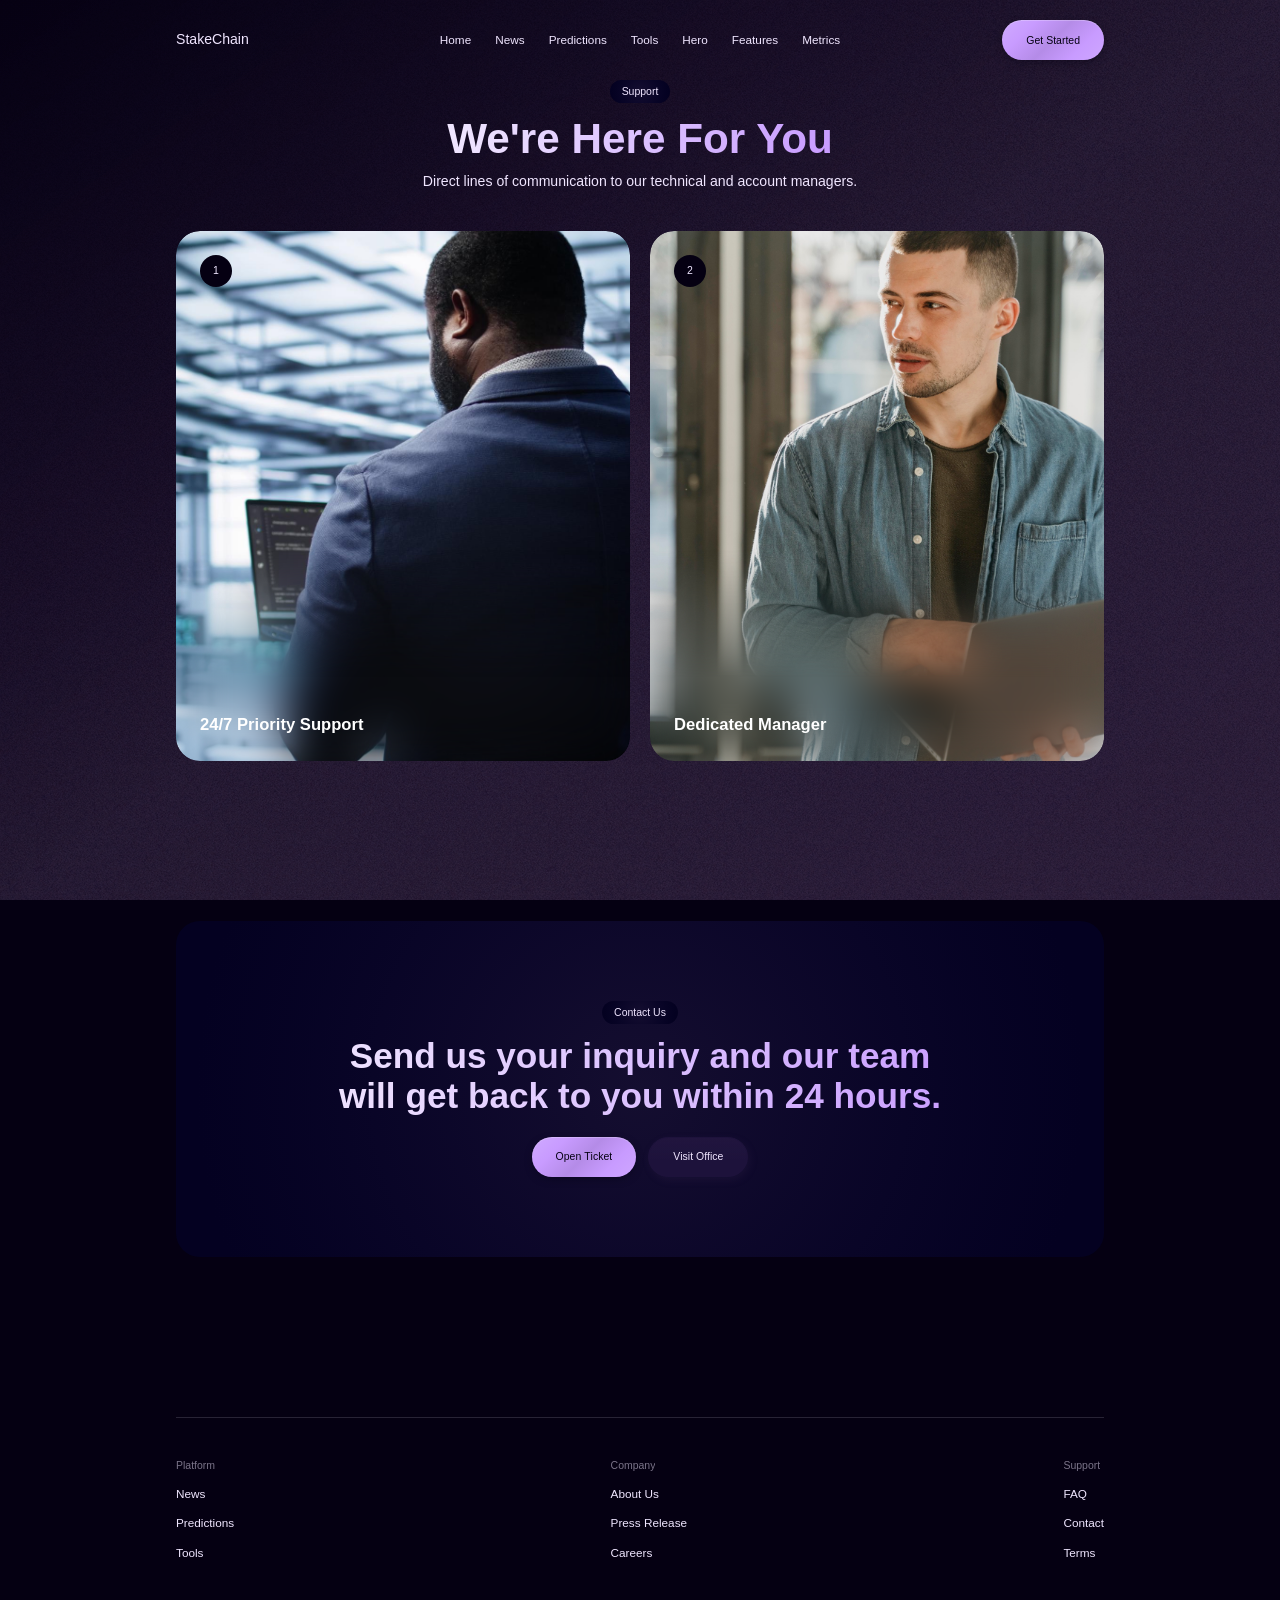
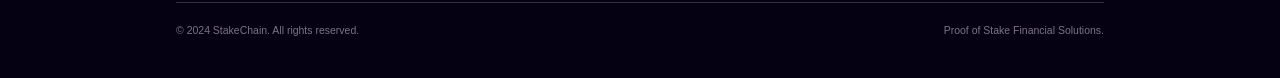
==== stake3/contact/index.html @ edcf3f77 "chore: start ethersfi content refresh" ====
<!DOCTYPE html><html lang="en" data-scrapbook-source="https://3001-ie8262rxrc2i7eny894ae.sandbox.webild.io/contact" data-scrapbook-create="20260731141937254"><head>
    

    

    <meta charset="UTF-8">
    
    
    <link href="css2.css" rel="stylesheet">
    
    <meta name="viewport" content="width=device-width, initial-scale=1.0">
    <title>Webild Components</title>
  <style type="text/css" data-vite-dev-id="/home/user/projects/1faf69ab-4532-480f-8fd7-87730c448859/src/index.css">@import url("css2-1.css");
@layer properties;
@layer theme, base, components, utilities;
@layer theme {
  :root, :host { --font-serif: ui-serif, Georgia, Cambria, "Times New Roman", Times, serif; --color-red-50: oklch(97.1% 0.013 17.38); --color-red-300: oklch(80.8% 0.114 19.571); --color-red-400: oklch(70.4% 0.191 22.216); --color-red-500: oklch(63.7% 0.237 25.331); --color-red-600: oklch(57.7% 0.245 27.325); --color-amber-500: oklch(76.9% 0.188 70.08); --color-amber-600: oklch(66.6% 0.179 58.318); --color-green-500: oklch(72.3% 0.219 149.579); --color-black: #000; --color-white: #fff; --spacing: 0.25rem; --container-xs: 20rem; --container-sm: 24rem; --container-md: 28rem; --container-lg: 32rem; --container-xl: 36rem; --container-4xl: 56rem; --container-7xl: 80rem; --text-xs: var(--text-xs); --text-xs--line-height: calc(1 / 0.75); --text-sm: var(--text-sm); --text-sm--line-height: calc(1.25 / 0.875); --text-base: var(--text-base); --text-base--line-height: calc(1.5 / 1); --text-lg: var(--text-lg); --text-lg--line-height: calc(1.75 / 1.125); --text-xl: var(--text-xl); --text-xl--line-height: calc(1.75 / 1.25); --text-2xl: var(--text-2xl); --text-2xl--line-height: calc(2 / 1.5); --text-3xl: var(--text-3xl); --text-3xl--line-height: calc(2.25 / 1.875); --text-4xl: var(--text-4xl); --text-4xl--line-height: calc(2.5 / 2.25); --text-5xl: var(--text-5xl); --text-5xl--line-height: 1; --text-6xl: var(--text-6xl); --text-6xl--line-height: 1; --text-7xl: var(--text-7xl); --text-7xl--line-height: 1; --text-8xl: var(--text-8xl); --text-8xl--line-height: 1; --text-9xl: var(--text-9xl); --text-9xl--line-height: 1; --font-weight-normal: 400; --font-weight-medium: 500; --font-weight-semibold: 600; --font-weight-bold: 700; --tracking-tight: -0.025em; --tracking-wide: 0.025em; --tracking-widest: 0.1em; --leading-tight: 1.25; --leading-snug: 1.375; --leading-normal: 1.5; --leading-relaxed: 1.625; --radius-xl: 0.75rem; --radius-2xl: 1rem; --radius-3xl: 1.5rem; --radius-4xl: 2rem; --drop-shadow-lg: 0 4px 4px rgb(0 0 0 / 0.15); --drop-shadow-2xl: 0 25px 25px rgb(0 0 0 / 0.15); --ease-out: cubic-bezier(0, 0, 0.2, 1); --ease-in-out: cubic-bezier(0.4, 0, 0.2, 1); --animate-spin: spin 1s linear infinite; --animate-pulse: pulse 2s cubic-bezier(0.4, 0, 0.6, 1) infinite; --blur-xs: 4px; --blur-sm: 8px; --blur-md: 12px; --blur-lg: 16px; --blur-xl: 24px; --blur-3xl: 64px; --perspective-distant: 1200px; --aspect-video: 16 / 9; --default-transition-duration: 150ms; --default-transition-timing-function: cubic-bezier(0.4, 0, 0.2, 1); --default-font-family: 'Mulish', sans-serif; --default-mono-font-family: monospace; --radius: var(--radius); --color-background: var(--background); --color-card: var(--card); --color-foreground: var(--foreground); --color-primary-cta: var(--primary-cta); --color-primary-cta-text: var(--primary-cta-text); --color-secondary-cta: var(--secondary-cta); --color-accent: var(--accent); --color-background-accent: var(--background-accent); --width-content-width: var(--width-content-width); --width-carousel-padding: var(--width-carousel-padding); --width-carousel-padding-controls: var(--width-carousel-padding-controls); --width-carousel-item-2: var(--width-carousel-item-2); --width-carousel-item-3: var(--width-carousel-item-3); --width-carousel-item-4: var(--width-carousel-item-4); --text-2xs: var(--text-2xs); }
}
@layer base {
  *, ::after, ::before, ::backdrop, ::file-selector-button { box-sizing: border-box; margin: 0px; padding: 0px; border: 0px solid; }
  html, :host { line-height: 1.5; tab-size: 4; font-family: var(--default-font-family, ui-sans-serif, system-ui, sans-serif, "Apple Color Emoji", "Segoe UI Emoji", "Segoe UI Symbol", "Noto Color Emoji"); font-feature-settings: var(--default-font-feature-settings, normal); font-variation-settings: var(--default-font-variation-settings, normal); }
  hr { height: 0px; color: inherit; border-top-width: 1px; }
  abbr:where([title]) { text-decoration: underline dotted; }
  h1, h2, h3, h4, h5, h6 { font-size: inherit; font-weight: inherit; }
  a { color: inherit; text-decoration: inherit; }
  b, strong { font-weight: bolder; }
  code, kbd, samp, pre { font-family: var(--default-mono-font-family, ui-monospace, SFMono-Regular, Menlo, Monaco, Consolas, "Liberation Mono", "Courier New", monospace); font-feature-settings: var(--default-mono-font-feature-settings, normal); font-variation-settings: var(--default-mono-font-variation-settings, normal); font-size: 1em; }
  small { font-size: 80%; }
  sub, sup { font-size: 75%; line-height: 0; position: relative; vertical-align: baseline; }
  sub { bottom: -0.25em; }
  sup { top: -0.5em; }
  table { text-indent: 0px; border-color: inherit; border-collapse: collapse; }
  :focus-visible { outline: auto; }
  progress { vertical-align: baseline; }
  summary { display: list-item; }
  ol, ul, menu { list-style: none; }
  img, svg, video, canvas, audio, iframe, embed, object { display: block; vertical-align: middle; }
  img, video { max-width: 100%; height: auto; }
  button, input, select, optgroup, textarea, ::file-selector-button { font: inherit; letter-spacing: inherit; color: inherit; border-radius: 0px; background-color: transparent; opacity: 1; }
  :where(select:is([multiple], [size])) optgroup { font-weight: bolder; }
  :where(select:is([multiple], [size])) optgroup option { padding-inline-start: 20px; }
  ::file-selector-button { margin-inline-end: 4px; }
  ::placeholder { opacity: 1; }
  @supports (not (-webkit-appearance: -apple-pay-button)) or (contain-intrinsic-size: 1px) {
  ::placeholder {
  color: currentcolor;
  @supports (color: color-mix(in lab, red, red)) {
  color: color-mix(in oklab, currentcolor, transparent);
}
}
}
  textarea { resize: vertical; }
  ::-webkit-search-decoration { appearance: none; }
  ::-webkit-date-and-time-value { min-height: 1lh; text-align: inherit; }
  ::-webkit-datetime-edit { display: inline-flex; }
  ::-webkit-datetime-edit-fields-wrapper { padding: 0px; }
  ::-webkit-datetime-edit, ::-webkit-datetime-edit-year-field, ::-webkit-datetime-edit-month-field, ::-webkit-datetime-edit-day-field, ::-webkit-datetime-edit-hour-field, ::-webkit-datetime-edit-minute-field, ::-webkit-datetime-edit-second-field, ::-webkit-datetime-edit-millisecond-field, ::-webkit-datetime-edit-meridiem-field { padding-block: 0px; }
  ::-webkit-calendar-picker-indicator { line-height: 1; }
  :user-invalid { box-shadow: none; }
  button, input:where([type="button"], [type="reset"], [type="submit"]), ::file-selector-button { appearance: button; }
  ::-webkit-inner-spin-button, ::-webkit-outer-spin-button { height: auto; }
  [hidden]:where(:not([hidden="until-found"])) { display: none !important; }
}
@layer utilities {
  .\@container\/field-group { container: field-group / inline-size; }
  .pointer-events-auto { pointer-events: auto; }
  .pointer-events-none { pointer-events: none; }
  .invisible { visibility: hidden; }
  .visible { visibility: visible; }
  .sr-only { position: absolute; width: 1px; height: 1px; padding: 0px; margin: -1px; overflow: hidden; clip-path: inset(50%); white-space: nowrap; border-width: 0px; }
  .absolute { position: absolute; }
  .fixed { position: fixed; }
  .relative { position: relative; }
  .static { position: static; }
  .sticky { position: sticky; }
  .inset-0 { inset: calc(var(--spacing) * 0); }
  .inset-0\.5 { inset: calc(var(--spacing) * 0.5); }
  .inset-px { inset: 1px; }
  .-inset-x-px { inset-inline: -1px; }
  .inset-x-0 { inset-inline: calc(var(--spacing) * 0); }
  .inset-x-1 { inset-inline: calc(var(--spacing) * 1); }
  .inset-x-2 { inset-inline: calc(var(--spacing) * 2); }
  .inset-x-3 { inset-inline: calc(var(--spacing) * 3); }
  .inset-x-4 { inset-inline: calc(var(--spacing) * 4); }
  .inset-x-5 { inset-inline: calc(var(--spacing) * 5); }
  .inset-x-6 { inset-inline: calc(var(--spacing) * 6); }
  .inset-y-0 { inset-block: calc(var(--spacing) * 0); }
  .inset-y-1 { inset-block: calc(var(--spacing) * 1); }
  .start { inset-inline-start: var(--spacing); }
  .end { inset-inline-end: var(--spacing); }
  .-top-2 { top: calc(var(--spacing) * -2); }
  .-top-3 { top: calc(var(--spacing) * -3); }
  .-top-7 { top: calc(var(--spacing) * -7); }
  .-top-12 { top: calc(var(--spacing) * -12); }
  .-top-\[15\%\] { top: calc(-15%); }
  .-top-\[252px\] { top: calc(-252px); }
  .-top-\[352px\] { top: calc(-352px); }
  .-top-\[400px\] { top: calc(-400px); }
  .-top-\[571px\] { top: calc(-571px); }
  .top-0 { top: calc(var(--spacing) * 0); }
  .top-1 { top: calc(var(--spacing) * 1); }
  .top-1\.5 { top: calc(var(--spacing) * 1.5); }
  .top-1\/2 { top: calc(50%); }
  .top-2 { top: calc(var(--spacing) * 2); }
  .top-3 { top: calc(var(--spacing) * 3); }
  .top-3\.5 { top: calc(var(--spacing) * 3.5); }
  .top-4 { top: calc(var(--spacing) * 4); }
  .top-5 { top: calc(var(--spacing) * 5); }
  .top-8 { top: calc(var(--spacing) * 8); }
  .top-15\/100 { top: calc(15%); }
  .top-\[-20vh\] { top: -20vh; }
  .top-\[-30vh\] { top: -30vh; }
  .top-\[1px\] { top: 1px; }
  .top-\[5\%\] { top: 5%; }
  .top-\[25vw\] { top: 25vw; }
  .top-\[28\%\] { top: 28%; }
  .top-\[40\%\] { top: 40%; }
  .top-\[50\%\] { top: 50%; }
  .top-\[60\%\] { top: 60%; }
  .top-full { top: 100%; }
  .-right-2 { right: calc(var(--spacing) * -2); }
  .-right-3 { right: calc(var(--spacing) * -3); }
  .-right-12 { right: calc(var(--spacing) * -12); }
  .-right-\[33vw\] { right: calc(-33vw); }
  .-right-\[36vw\] { right: calc(-36vw); }
  .right-0 { right: calc(var(--spacing) * 0); }
  .right-1 { right: calc(var(--spacing) * 1); }
  .right-2 { right: calc(var(--spacing) * 2); }
  .right-3 { right: calc(var(--spacing) * 3); }
  .right-4 { right: calc(var(--spacing) * 4); }
  .right-5 { right: calc(var(--spacing) * 5); }
  .right-6 { right: calc(var(--spacing) * 6); }
  .right-\[2\.5vw\] { right: 2.5vw; }
  .right-\[5\%\] { right: 5%; }
  .right-\[calc\(\(100vw-var\(--width-content-width\)\)\/2\)\] { right: calc((100vw - var(--width-content-width)) / 2); }
  .right-full { right: 100%; }
  .-bottom-2 { bottom: calc(var(--spacing) * -2); }
  .-bottom-3 { bottom: calc(var(--spacing) * -3); }
  .-bottom-12 { bottom: calc(var(--spacing) * -12); }
  .-bottom-\[9vh\] { bottom: calc(-9vh); }
  .-bottom-\[46px\] { bottom: calc(-46px); }
  .-bottom-\[61vh\] { bottom: calc(-61vh); }
  .-bottom-\[62vh\] { bottom: calc(-62vh); }
  .-bottom-\[920px\] { bottom: calc(-920px); }
  .-bottom-px { bottom: -1px; }
  .bottom-0 { bottom: calc(var(--spacing) * 0); }
  .bottom-1 { bottom: calc(var(--spacing) * 1); }
  .bottom-2 { bottom: calc(var(--spacing) * 2); }
  .bottom-3 { bottom: calc(var(--spacing) * 3); }
  .bottom-4 { bottom: calc(var(--spacing) * 4); }
  .bottom-5 { bottom: calc(var(--spacing) * 5); }
  .bottom-6 { bottom: calc(var(--spacing) * 6); }
  .bottom-\[-40vh\] { bottom: -40vh; }
  .bottom-\[5\%\] { bottom: 5%; }
  .bottom-\[25vh\] { bottom: 25vh; }
  .bottom-\[calc\(var\(--spacing-4\)\+var\(--spacing-4\)\)\] { bottom: calc(var(--spacing-4) + var(--spacing-4)); }
  .bottom-full { bottom: 100%; }
  .-left-2 { left: calc(var(--spacing) * -2); }
  .-left-3 { left: calc(var(--spacing) * -3); }
  .-left-7 { left: calc(var(--spacing) * -7); }
  .-left-12 { left: calc(var(--spacing) * -12); }
  .-left-\[15\%\] { left: calc(-15%); }
  .-left-\[33vw\] { left: calc(-33vw); }
  .-left-\[36vw\] { left: calc(-36vw); }
  .-left-\[373px\] { left: calc(-373px); }
  .-left-full { left: -100%; }
  .left-0 { left: calc(var(--spacing) * 0); }
  .left-1 { left: calc(var(--spacing) * 1); }
  .left-1\/2 { left: calc(50%); }
  .left-2 { left: calc(var(--spacing) * 2); }
  .left-3 { left: calc(var(--spacing) * 3); }
  .left-4 { left: calc(var(--spacing) * 4); }
  .left-5 { left: calc(var(--spacing) * 5); }
  .left-6 { left: calc(var(--spacing) * 6); }
  .left-\[2vw\] { left: 2vw; }
  .left-\[5\%\] { left: 5%; }
  .left-\[50\%\] { left: 50%; }
  .left-\[calc\(\(100vw-var\(--width-content-width\)\)\/2\)\] { left: calc((100vw - var(--width-content-width)) / 2); }
  .left-\[calc\(50\%-7\.5px\)\] { left: calc(50% - 7.5px); }
  .left-\[calc\(50\%-10px\)\] { left: calc(50% - 10px); }
  .left-\[calc\(50\%-17\.5px\)\] { left: calc(50% - 17.5px); }
  .left-\[calc\(50\%-20px\)\] { left: calc(50% - 20px); }
  .left-\[calc\(50\%-432\.5px\)\] { left: calc(50% - 432.5px); }
  .left-\[calc\(50\%-599px\)\] { left: calc(50% - 599px); }
  .left-\[calc\(var\(--vw-1\)\*2\)\] { left: calc(var(--vw-1) * 2); }
  .left-full { left: 100%; }
  .isolate { isolation: isolate; }
  .-z-10 { z-index: calc(-10); }
  .z-0 { z-index: 0; }
  .z-1 { z-index: 1; }
  .z-2 { z-index: 2; }
  .z-10 { z-index: 10; }
  .z-20 { z-index: 20; }
  .z-30 { z-index: 30; }
  .z-40 { z-index: 40; }
  .z-50 { z-index: 50; }
  .z-100 { z-index: 100; }
  .z-110 { z-index: 110; }
  .z-999 { z-index: 999; }
  .z-1000 { z-index: 1000; }
  .z-1001 { z-index: 1001; }
  .z-99999 { z-index: 99999; }
  .z-\[1\] { z-index: 1; }
  .z-\[100\] { z-index: 100; }
  .z-\[99999\] { z-index: 99999; }
  .order-1 { order: 1; }
  .order-2 { order: 2; }
  .order-first { order: -9999; }
  .order-last { order: 9999; }
  .col-span-1 { grid-column: span 1 / span 1; }
  .col-start-1 { grid-column-start: 1; }
  .row-start-1 { grid-row-start: 1; }
  .container {
  width: 100%;
  @media (width >= 40rem) {
  max-width: 40rem;
}
  @media (width >= 48rem) {
  max-width: 48rem;
}
  @media (width >= 64rem) {
  max-width: 64rem;
}
  @media (width >= 80rem) {
  max-width: 80rem;
}
  @media (width >= 96rem) {
  max-width: 96rem;
}
}
  .\!m-0 { margin: calc(var(--spacing) * 0)  !important; }
  .m-0 { margin: calc(var(--spacing) * 0); }
  .m-1 { margin: calc(var(--spacing) * 1); }
  .m-8 { margin: calc(var(--spacing) * 8); }
  .m-9 { margin: calc(var(--spacing) * 9); }
  .m-10 { margin: calc(var(--spacing) * 10); }
  .m-12 { margin: calc(var(--spacing) * 12); }
  .m-16 { margin: calc(var(--spacing) * 16); }
  .-mx-1 { margin-inline: calc(var(--spacing) * -1); }
  .-mx-\[4\%\] { margin-inline: calc(-4%); }
  .mx-1 { margin-inline: calc(var(--spacing) * 1); }
  .mx-2 { margin-inline: calc(var(--spacing) * 2); }
  .mx-3 { margin-inline: calc(var(--spacing) * 3); }
  .mx-3\.5 { margin-inline: calc(var(--spacing) * 3.5); }
  .mx-\[0\.25em\] { margin-inline: 0.25em; }
  .mx-auto { margin-inline: auto; }
  .-my-2 { margin-block: calc(var(--spacing) * -2); }
  .my-0 { margin-block: calc(var(--spacing) * 0); }
  .my-0\.5 { margin-block: calc(var(--spacing) * 0.5); }
  .my-1 { margin-block: calc(var(--spacing) * 1); }
  .my-4 { margin-block: calc(var(--spacing) * 4); }
  .my-5 { margin-block: calc(var(--spacing) * 5); }
  .my-8 { margin-block: calc(var(--spacing) * 8); }
  .my-20 { margin-block: calc(var(--spacing) * 20); }
  .-mt-1 { margin-top: calc(var(--spacing) * -1); }
  .-mt-4 { margin-top: calc(var(--spacing) * -4); }
  .-mt-5 { margin-top: calc(var(--spacing) * -5); }
  .mt-0\.5 { margin-top: calc(var(--spacing) * 0.5); }
  .mt-0\.75 { margin-top: calc(var(--spacing) * 0.75); }
  .mt-1 { margin-top: calc(var(--spacing) * 1); }
  .mt-1\.5 { margin-top: calc(var(--spacing) * 1.5); }
  .mt-2 { margin-top: calc(var(--spacing) * 2); }
  .mt-3 { margin-top: calc(var(--spacing) * 3); }
  .mt-4 { margin-top: calc(var(--spacing) * 4); }
  .mt-5 { margin-top: calc(var(--spacing) * 5); }
  .mt-6 { margin-top: calc(var(--spacing) * 6); }
  .mt-8 { margin-top: calc(var(--spacing) * 8); }
  .mt-12 { margin-top: calc(var(--spacing) * 12); }
  .mt-20 { margin-top: calc(var(--spacing) * 20); }
  .mt-24 { margin-top: calc(var(--spacing) * 24); }
  .mt-\[-0\.25em\] { margin-top: -0.25em; }
  .mt-auto { margin-top: auto; }
  .mr-1 { margin-right: calc(var(--spacing) * 1); }
  .mr-2 { margin-right: calc(var(--spacing) * 2); }
  .mr-3 { margin-right: calc(var(--spacing) * 3); }
  .mr-5 { margin-right: calc(var(--spacing) * 5); }
  .-mb-\[0\.1em\] { margin-bottom: calc(-0.1em); }
  .mb-0\.5 { margin-bottom: calc(var(--spacing) * 0.5); }
  .mb-1 { margin-bottom: calc(var(--spacing) * 1); }
  .mb-2 { margin-bottom: calc(var(--spacing) * 2); }
  .mb-3 { margin-bottom: calc(var(--spacing) * 3); }
  .mb-4 { margin-bottom: calc(var(--spacing) * 4); }
  .mb-5 { margin-bottom: calc(var(--spacing) * 5); }
  .mb-6 { margin-bottom: calc(var(--spacing) * 6); }
  .mb-8 { margin-bottom: calc(var(--spacing) * 8); }
  .mb-10 { margin-bottom: calc(var(--spacing) * 10); }
  .mb-20 { margin-bottom: calc(var(--spacing) * 20); }
  .-ml-3 { margin-left: calc(var(--spacing) * -3); }
  .-ml-4 { margin-left: calc(var(--spacing) * -4); }
  .-ml-5 { margin-left: calc(var(--spacing) * -5); }
  .-ml-15 { margin-left: calc(var(--spacing) * -15); }
  .ml-1 { margin-left: calc(var(--spacing) * 1); }
  .ml-2 { margin-left: calc(var(--spacing) * 2); }
  .ml-4 { margin-left: calc(var(--spacing) * 4); }
  .ml-auto { margin-left: auto; }
  .line-clamp-2 { overflow: hidden; display: -webkit-box; -moz-box-orient: vertical; -webkit-line-clamp: 2; }
  .line-clamp-3 { overflow: hidden; display: -webkit-box; -moz-box-orient: vertical; -webkit-line-clamp: 3; }
  .block { display: block; }
  .flex { display: flex; }
  .grid { display: grid; }
  .hidden { display: none; }
  .inline { display: inline; }
  .inline-block { display: inline-block; }
  .inline-flex { display: inline-flex; }
  .table { display: table; }
  .aspect-2\/1 { aspect-ratio: 2 / 1; }
  .aspect-3\/2 { aspect-ratio: 3 / 2; }
  .aspect-3\/4 { aspect-ratio: 3 / 4; }
  .aspect-4\/3 { aspect-ratio: 4 / 3; }
  .aspect-4\/5 { aspect-ratio: 4 / 5; }
  .aspect-5\/6 { aspect-ratio: 5 / 6; }
  .aspect-6\/7 { aspect-ratio: 6 / 7; }
  .aspect-9\/16 { aspect-ratio: 9 / 16; }
  .aspect-square { aspect-ratio: 1 / 1; }
  .aspect-video { aspect-ratio: var(--aspect-video); }
  .size-1\/2 { width: calc(50%); height: calc(50%); }
  .size-2 { width: calc(var(--spacing) * 2); height: calc(var(--spacing) * 2); }
  .size-2\.5 { width: calc(var(--spacing) * 2.5); height: calc(var(--spacing) * 2.5); }
  .size-3 { width: calc(var(--spacing) * 3); height: calc(var(--spacing) * 3); }
  .size-3\.5 { width: calc(var(--spacing) * 3.5); height: calc(var(--spacing) * 3.5); }
  .size-4 { width: calc(var(--spacing) * 4); height: calc(var(--spacing) * 4); }
  .size-4\/10 { width: calc(40%); height: calc(40%); }
  .size-5 { width: calc(var(--spacing) * 5); height: calc(var(--spacing) * 5); }
  .size-6 { width: calc(var(--spacing) * 6); height: calc(var(--spacing) * 6); }
  .size-7 { width: calc(var(--spacing) * 7); height: calc(var(--spacing) * 7); }
  .size-8 { width: calc(var(--spacing) * 8); height: calc(var(--spacing) * 8); }
  .size-9 { width: calc(var(--spacing) * 9); height: calc(var(--spacing) * 9); }
  .size-10 { width: calc(var(--spacing) * 10); height: calc(var(--spacing) * 10); }
  .size-12 { width: calc(var(--spacing) * 12); height: calc(var(--spacing) * 12); }
  .size-14 { width: calc(var(--spacing) * 14); height: calc(var(--spacing) * 14); }
  .size-16 { width: calc(var(--spacing) * 16); height: calc(var(--spacing) * 16); }
  .size-18 { width: calc(var(--spacing) * 18); height: calc(var(--spacing) * 18); }
  .size-20 { width: calc(var(--spacing) * 20); height: calc(var(--spacing) * 20); }
  .size-22 { width: calc(var(--spacing) * 22); height: calc(var(--spacing) * 22); }
  .size-24 { width: calc(var(--spacing) * 24); height: calc(var(--spacing) * 24); }
  .size-40 { width: calc(var(--spacing) * 40); height: calc(var(--spacing) * 40); }
  .size-60 { width: calc(var(--spacing) * 60); height: calc(var(--spacing) * 60); }
  .size-80 { width: calc(var(--spacing) * 80); height: calc(var(--spacing) * 80); }
  .size-100 { width: calc(var(--spacing) * 100); height: calc(var(--spacing) * 100); }
  .size-\[--cell-size\] { }
  .size-\[1em\] { width: 1em; height: 1em; }
  .size-full { width: 100%; height: 100%; }
  .h-\(--text-7xl\) { height: var(--text-7xl); }
  .h-\(--text-base\) { height: var(--text-base); }
  .h-\(--text-sm\) { height: var(--text-sm); }
  .h-\(--text-xl\) { height: var(--text-xl); }
  .h-0\.5 { height: calc(var(--spacing) * 0.5); }
  .h-1 { height: calc(var(--spacing) * 1); }
  .h-1\.5 { height: calc(var(--spacing) * 1.5); }
  .h-1\/2 { height: calc(50%); }
  .h-1\/3 { height: calc(33.3333%); }
  .h-2 { height: calc(var(--spacing) * 2); }
  .h-2\.5 { height: calc(var(--spacing) * 2.5); }
  .h-2\/5 { height: calc(40%); }
  .h-3 { height: calc(var(--spacing) * 3); }
  .h-3\.5 { height: calc(var(--spacing) * 3.5); }
  .h-4 { height: calc(var(--spacing) * 4); }
  .h-4\/5 { height: calc(80%); }
  .h-5 { height: calc(var(--spacing) * 5); }
  .h-5\/10 { height: calc(50%); }
  .h-6 { height: calc(var(--spacing) * 6); }
  .h-7 { height: calc(var(--spacing) * 7); }
  .h-8 { height: calc(var(--spacing) * 8); }
  .h-9 { height: calc(var(--spacing) * 9); }
  .h-10 { height: calc(var(--spacing) * 10); }
  .h-11 { height: calc(var(--spacing) * 11); }
  .h-12 { height: calc(var(--spacing) * 12); }
  .h-13 { height: calc(var(--spacing) * 13); }
  .h-14 { height: calc(var(--spacing) * 14); }
  .h-15 { height: calc(var(--spacing) * 15); }
  .h-20 { height: calc(var(--spacing) * 20); }
  .h-30 { height: calc(var(--spacing) * 30); }
  .h-36 { height: calc(var(--spacing) * 36); }
  .h-48 { height: calc(var(--spacing) * 48); }
  .h-60 { height: calc(var(--spacing) * 60); }
  .h-70\/100 { height: calc(70%); }
  .h-72 { height: calc(var(--spacing) * 72); }
  .h-80 { height: calc(var(--spacing) * 80); }
  .h-90 { height: calc(var(--spacing) * 90); }
  .h-96 { height: calc(var(--spacing) * 96); }
  .h-100 { height: calc(var(--spacing) * 100); }
  .h-150 { height: calc(var(--spacing) * 150); }
  .h-\[--cell-size\] { }
  .h-\[1em\] { height: 1em; }
  .h-\[1px\] { height: 1px; }
  .h-\[12vh\] { height: 12vh; }
  .h-\[20em\] { height: 20em; }
  .h-\[50svh\] { height: 50svh; }
  .h-\[50vh\] { height: 50vh; }
  .h-\[70vh\] { height: 70vh; }
  .h-\[90svh\] { height: 90svh; }
  .h-\[92px\] { height: 92px; }
  .h-\[105vh\] { height: 105vh; }
  .h-\[110vh\] { height: 110vh; }
  .h-\[120\%\] { height: 120%; }
  .h-\[129vh\] { height: 129vh; }
  .h-\[130\%\] { height: 130%; }
  .h-\[140vw\] { height: 140vw; }
  .h-\[150vh\] { height: 150vh; }
  .h-\[150vw\] { height: 150vw; }
  .h-\[179vh\] { height: 179vh; }
  .h-\[300vh\] { height: 300vh; }
  .h-\[450px\] { height: 450px; }
  .h-\[929px\] { height: 929px; }
  .h-\[calc\(var\(--text-base\)\*1\.25\)\] { height: calc(var(--text-base) * 1.25); }
  .h-\[var\(--radix-navigation-menu-viewport-height\)\] { height: var(--radix-navigation-menu-viewport-height); }
  .h-\[var\(--radix-select-trigger-height\)\] { height: var(--radix-select-trigger-height); }
  .h-auto { height: auto; }
  .h-fit { height: fit-content; }
  .h-full { height: 100%; }
  .h-max { height: max-content; }
  .h-px { height: 1px; }
  .h-screen { height: 100vh; }
  .h-svh { height: 100svh; }
  .max-h-96 { max-height: calc(var(--spacing) * 96); }
  .max-h-\[--radix-context-menu-content-available-height\] { }
  .max-h-\[300px\] { max-height: 300px; }
  .max-h-\[var\(--radix-dropdown-menu-content-available-height\)\] { max-height: var(--radix-dropdown-menu-content-available-height); }
  .max-h-screen { max-height: 100vh; }
  .min-h-0 { min-height: calc(var(--spacing) * 0); }
  .min-h-8 { min-height: calc(var(--spacing) * 8); }
  .min-h-9 { min-height: calc(var(--spacing) * 9); }
  .min-h-10 { min-height: calc(var(--spacing) * 10); }
  .min-h-24 { min-height: calc(var(--spacing) * 24); }
  .min-h-60 { min-height: calc(var(--spacing) * 60); }
  .min-h-70 { min-height: calc(var(--spacing) * 70); }
  .min-h-80 { min-height: calc(var(--spacing) * 80); }
  .min-h-100 { min-height: calc(var(--spacing) * 100); }
  .min-h-\[60px\] { min-height: 60px; }
  .min-h-\[80px\] { min-height: 80px; }
  .min-h-svh { min-height: 100svh; }
  .w-0 { width: calc(var(--spacing) * 0); }
  .w-0\.5 { width: calc(var(--spacing) * 0.5); }
  .w-1 { width: calc(var(--spacing) * 1); }
  .w-1\/2 { width: calc(50%); }
  .w-1\/3 { width: calc(33.3333%); }
  .w-2 { width: calc(var(--spacing) * 2); }
  .w-2\.5 { width: calc(var(--spacing) * 2.5); }
  .w-2\/5 { width: calc(40%); }
  .w-3 { width: calc(var(--spacing) * 3); }
  .w-3\.5 { width: calc(var(--spacing) * 3.5); }
  .w-3\/4 { width: calc(75%); }
  .w-3\/5 { width: calc(60%); }
  .w-4 { width: calc(var(--spacing) * 4); }
  .w-4\/5 { width: calc(80%); }
  .w-5 { width: calc(var(--spacing) * 5); }
  .w-6 { width: calc(var(--spacing) * 6); }
  .w-6\/10 { width: calc(60%); }
  .w-7 { width: calc(var(--spacing) * 7); }
  .w-7xl { width: var(--container-7xl); }
  .w-8 { width: calc(var(--spacing) * 8); }
  .w-9 { width: calc(var(--spacing) * 9); }
  .w-9\/10 { width: calc(90%); }
  .w-10 { width: calc(var(--spacing) * 10); }
  .w-11 { width: calc(var(--spacing) * 11); }
  .w-12 { width: calc(var(--spacing) * 12); }
  .w-14 { width: calc(var(--spacing) * 14); }
  .w-20 { width: calc(var(--spacing) * 20); }
  .w-24 { width: calc(var(--spacing) * 24); }
  .w-25\/100 { width: calc(25%); }
  .w-28 { width: calc(var(--spacing) * 28); }
  .w-48 { width: calc(var(--spacing) * 48); }
  .w-60 { width: calc(var(--spacing) * 60); }
  .w-64 { width: calc(var(--spacing) * 64); }
  .w-65\/100 { width: calc(65%); }
  .w-72 { width: calc(var(--spacing) * 72); }
  .w-75\/100 { width: calc(75%); }
  .w-80 { width: calc(var(--spacing) * 80); }
  .w-95\/100 { width: calc(95%); }
  .w-96 { width: calc(var(--spacing) * 96); }
  .w-100 { width: calc(var(--spacing) * 100); }
  .w-\[--cell-size\] { }
  .w-\[--sidebar-width\] { }
  .w-\[1px\] { width: 1px; }
  .w-\[9vw\] { width: 9vw; }
  .w-\[10vw\] { width: 10vw; }
  .w-\[12\.5vw\] { width: 12.5vw; }
  .w-\[15em\] { width: 15em; }
  .w-\[15px\] { width: 15px; }
  .w-\[15vw\] { width: 15vw; }
  .w-\[20px\] { width: 20px; }
  .w-\[23\%\] { width: 23%; }
  .w-\[35\%\] { width: 35%; }
  .w-\[35px\] { width: 35px; }
  .w-\[40px\] { width: 40px; }
  .w-\[45vw\] { width: 45vw; }
  .w-\[49vw\] { width: 49vw; }
  .w-\[50vw\] { width: 50vw; }
  .w-\[55\%\] { width: 55%; }
  .w-\[70\%\] { width: 70%; }
  .w-\[100px\] { width: 100px; }
  .w-\[120vw\] { width: 120vw; }
  .w-\[130\%\] { width: 130%; }
  .w-\[150vw\] { width: 150vw; }
  .w-\[160px\] { width: 160px; }
  .w-\[865px\] { width: 865px; }
  .w-\[1142px\] { width: 1142px; }
  .w-\[1198px\] { width: 1198px; }
  .w-auto { width: auto; }
  .w-carousel-item-3 { width: var(--width-carousel-item-3); }
  .w-carousel-item-4 { width: var(--width-carousel-item-4); }
  .w-carousel-padding { width: var(--width-carousel-padding); }
  .w-carousel-padding-controls { width: var(--width-carousel-padding-controls); }
  .w-content-width { width: var(--width-content-width); }
  .w-fit { width: fit-content; }
  .w-full { width: 100%; }
  .w-lg { width: var(--container-lg); }
  .w-max { width: max-content; }
  .w-md { width: var(--container-md); }
  .w-px { width: 1px; }
  .w-screen { width: 100vw; }
  .w-xs { width: var(--container-xs); }
  .max-w-3\/4 { max-width: calc(75%); }
  .max-w-9\/10 { max-width: calc(90%); }
  .max-w-\[--skeleton-width\] { }
  .max-w-\[82px\] { max-width: 82px; }
  .max-w-\[95\%\] { max-width: 95%; }
  .max-w-\[340px\] { max-width: 340px; }
  .max-w-\[420px\] { max-width: 420px; }
  .max-w-full { max-width: 100%; }
  .max-w-lg { max-width: var(--container-lg); }
  .max-w-max { max-width: max-content; }
  .max-w-sm { max-width: var(--container-sm); }
  .max-w-xl { max-width: var(--container-xl); }
  .max-w-xs { max-width: var(--container-xs); }
  .min-w-0 { min-width: calc(var(--spacing) * 0); }
  .min-w-5 { min-width: calc(var(--spacing) * 5); }
  .min-w-8 { min-width: calc(var(--spacing) * 8); }
  .min-w-9 { min-width: calc(var(--spacing) * 9); }
  .min-w-10 { min-width: calc(var(--spacing) * 10); }
  .min-w-32 { min-width: calc(var(--spacing) * 32); }
  .min-w-\[--cell-size\] { }
  .min-w-\[8rem\] { min-width: 8rem; }
  .min-w-\[12rem\] { min-width: 12rem; }
  .min-w-\[30px\] { min-width: 30px; }
  .min-w-\[var\(--radix-select-trigger-width\)\] { min-width: var(--radix-select-trigger-width); }
  .flex-1 { flex: 1 1 0%; }
  .flex-none { flex: 0 0 auto; }
  .shrink-0 { flex-shrink: 0; }
  .flex-grow { flex-grow: 1; }
  .grow { flex-grow: 1; }
  .grow-0 { flex-grow: 0; }
  .basis-full { flex-basis: 100%; }
  .caption-bottom { caption-side: bottom; }
  .border-collapse { border-collapse: collapse; }
  .origin-\[--radix-context-menu-content-transform-origin\] { }
  .origin-\[--radix-dropdown-menu-content-transform-origin\] { }
  .origin-\[--radix-hover-card-content-transform-origin\] { }
  .origin-\[--radix-menubar-content-transform-origin\] { }
  .origin-\[--radix-popover-content-transform-origin\] { }
  .origin-center { transform-origin: center center 0px; }
  .origin-left { transform-origin: 0px center 0px; }
  .origin-top { transform-origin: center top 0px; }
  .origin-top-right { transform-origin: 100% 0px 0px; }
  .-translate-x-1\/2 { --tw-translate-x: calc(calc(1 / 2 * 100%) * -1); translate: var(--tw-translate-x) var(--tw-translate-y); }
  .-translate-x-1\/4 { --tw-translate-x: calc(calc(1 / 4 * 100%) * -1); translate: var(--tw-translate-x) var(--tw-translate-y); }
  .-translate-x-3 { --tw-translate-x: calc(var(--spacing) * -3); translate: var(--tw-translate-x) var(--tw-translate-y); }
  .-translate-x-5 { --tw-translate-x: calc(var(--spacing) * -5); translate: var(--tw-translate-x) var(--tw-translate-y); }
  .-translate-x-6 { --tw-translate-x: calc(var(--spacing) * -6); translate: var(--tw-translate-x) var(--tw-translate-y); }
  .-translate-x-10 { --tw-translate-x: calc(var(--spacing) * -10); translate: var(--tw-translate-x) var(--tw-translate-y); }
  .-translate-x-\[12\%\] { --tw-translate-x: calc(12% * -1); translate: var(--tw-translate-x) var(--tw-translate-y); }
  .-translate-x-\[120\%\] { --tw-translate-x: calc(120% * -1); translate: var(--tw-translate-x) var(--tw-translate-y); }
  .-translate-x-\[calc\(-100\%\+2rem\)\] { --tw-translate-x: calc(calc(-100% + 2rem) * -1); translate: var(--tw-translate-x) var(--tw-translate-y); }
  .-translate-x-px { --tw-translate-x: -1px; translate: var(--tw-translate-x) var(--tw-translate-y); }
  .translate-x-0\.5 { --tw-translate-x: calc(var(--spacing) * 0.5); translate: var(--tw-translate-x) var(--tw-translate-y); }
  .translate-x-1\/2 { --tw-translate-x: calc(1 / 2 * 100%); translate: var(--tw-translate-x) var(--tw-translate-y); }
  .translate-x-1\/4 { --tw-translate-x: calc(1 / 4 * 100%); translate: var(--tw-translate-x) var(--tw-translate-y); }
  .translate-x-5 { --tw-translate-x: calc(var(--spacing) * 5); translate: var(--tw-translate-x) var(--tw-translate-y); }
  .translate-x-6 { --tw-translate-x: calc(var(--spacing) * 6); translate: var(--tw-translate-x) var(--tw-translate-y); }
  .translate-x-16 { --tw-translate-x: calc(var(--spacing) * 16); translate: var(--tw-translate-x) var(--tw-translate-y); }
  .translate-x-32 { --tw-translate-x: calc(var(--spacing) * 32); translate: var(--tw-translate-x) var(--tw-translate-y); }
  .translate-x-\[-50\%\] { --tw-translate-x: -50%; translate: var(--tw-translate-x) var(--tw-translate-y); }
  .translate-x-\[12\%\] { --tw-translate-x: 12%; translate: var(--tw-translate-x) var(--tw-translate-y); }
  .translate-x-px { --tw-translate-x: 1px; translate: var(--tw-translate-x) var(--tw-translate-y); }
  .-translate-y-1 { --tw-translate-y: calc(var(--spacing) * -1); translate: var(--tw-translate-x) var(--tw-translate-y); }
  .-translate-y-1\/2 { --tw-translate-y: calc(calc(1 / 2 * 100%) * -1); translate: var(--tw-translate-x) var(--tw-translate-y); }
  .-translate-y-5 { --tw-translate-y: calc(var(--spacing) * -5); translate: var(--tw-translate-x) var(--tw-translate-y); }
  .-translate-y-14 { --tw-translate-y: calc(var(--spacing) * -14); translate: var(--tw-translate-x) var(--tw-translate-y); }
  .-translate-y-\[8\%\] { --tw-translate-y: calc(8% * -1); translate: var(--tw-translate-x) var(--tw-translate-y); }
  .translate-y-0 { --tw-translate-y: calc(var(--spacing) * 0); translate: var(--tw-translate-x) var(--tw-translate-y); }
  .translate-y-1 { --tw-translate-y: calc(var(--spacing) * 1); translate: var(--tw-translate-x) var(--tw-translate-y); }
  .translate-y-1\/2 { --tw-translate-y: calc(1 / 2 * 100%); translate: var(--tw-translate-x) var(--tw-translate-y); }
  .translate-y-5 { --tw-translate-y: calc(var(--spacing) * 5); translate: var(--tw-translate-x) var(--tw-translate-y); }
  .translate-y-16 { --tw-translate-y: calc(var(--spacing) * 16); translate: var(--tw-translate-x) var(--tw-translate-y); }
  .translate-y-\[-50\%\] { --tw-translate-y: -50%; translate: var(--tw-translate-x) var(--tw-translate-y); }
  .translate-y-\[10\%\] { --tw-translate-y: 10%; translate: var(--tw-translate-x) var(--tw-translate-y); }
  .translate-y-full { --tw-translate-y: 100%; translate: var(--tw-translate-x) var(--tw-translate-y); }
  .scale-0 { --tw-scale-x: 0%; --tw-scale-y: 0%; --tw-scale-z: 0%; scale: var(--tw-scale-x) var(--tw-scale-y); }
  .scale-75 { --tw-scale-x: 75%; --tw-scale-y: 75%; --tw-scale-z: 75%; scale: var(--tw-scale-x) var(--tw-scale-y); }
  .scale-85 { --tw-scale-x: 85%; --tw-scale-y: 85%; --tw-scale-z: 85%; scale: var(--tw-scale-x) var(--tw-scale-y); }
  .scale-90 { --tw-scale-x: 90%; --tw-scale-y: 90%; --tw-scale-z: 90%; scale: var(--tw-scale-x) var(--tw-scale-y); }
  .scale-100 { --tw-scale-x: 100%; --tw-scale-y: 100%; --tw-scale-z: 100%; scale: var(--tw-scale-x) var(--tw-scale-y); }
  .scale-150 { --tw-scale-x: 150%; --tw-scale-y: 150%; --tw-scale-z: 150%; scale: var(--tw-scale-x) var(--tw-scale-y); }
  .scale-x-0 { --tw-scale-x: 0%; scale: var(--tw-scale-x) var(--tw-scale-y); }
  .scale-x-100 { --tw-scale-x: 100%; scale: var(--tw-scale-x) var(--tw-scale-y); }
  .-rotate-3 { rotate: calc(-3deg); }
  .-rotate-6 { rotate: calc(-6deg); }
  .-rotate-8 { rotate: calc(-8deg); }
  .-rotate-20 { rotate: calc(-20deg); }
  .-rotate-45 { rotate: calc(-45deg); }
  .-rotate-60 { rotate: calc(-60deg); }
  .-rotate-\[38deg\] { rotate: calc(-38deg); }
  .-rotate-\[52\.5deg\] { rotate: calc(-52.5deg); }
  .rotate-0 { rotate: 0deg; }
  .rotate-3 { rotate: 3deg; }
  .rotate-6 { rotate: 6deg; }
  .rotate-8 { rotate: 8deg; }
  .rotate-10 { rotate: 10deg; }
  .rotate-45 { rotate: 45deg; }
  .rotate-90 { rotate: 90deg; }
  .rotate-180 { rotate: 180deg; }
  .rotate-x-20 { --tw-rotate-x: rotateX(20deg); transform: var(--tw-rotate-x,) var(--tw-rotate-y,) var(--tw-rotate-z,) var(--tw-skew-x,) var(--tw-skew-y,); }
  .rotate-y-180 { --tw-rotate-y: rotateY(180deg); transform: var(--tw-rotate-x,) var(--tw-rotate-y,) var(--tw-rotate-z,) var(--tw-skew-x,) var(--tw-skew-y,); }
  .-skew-y-\[8deg\] { --tw-skew-y: skewY(calc(8deg * -1)); transform: var(--tw-rotate-x,) var(--tw-rotate-y,) var(--tw-rotate-z,) var(--tw-skew-x,) var(--tw-skew-y,); }
  .transform { transform: var(--tw-rotate-x,) var(--tw-rotate-y,) var(--tw-rotate-z,) var(--tw-skew-x,) var(--tw-skew-y,); }
  .transform-\[rotateY\(180deg\)\] { transform: rotateY(180deg); }
  .animate-\[cell-wave-pulse_4s_ease_infinite\] { animation: 4s infinite cell-wave-pulse; }
  .animate-pulse { animation: var(--animate-pulse); }
  .animate-spin { animation: var(--animate-spin); }
  .cursor-default { cursor: default; }
  .cursor-grab { cursor: grab; }
  .cursor-not-allowed { cursor: not-allowed; }
  .cursor-pointer { cursor: pointer; }
  .cursor-text { cursor: text; }
  .touch-none { touch-action: none; }
  .resize { resize: both; }
  .resize-none { resize: none; }
  .list-decimal { list-style-type: decimal; }
  .list-disc { list-style-type: disc; }
  .list-none { list-style-type: none; }
  .grid-cols-1 { grid-template-columns: repeat(1, minmax(0px, 1fr)); }
  .grid-cols-2 { grid-template-columns: repeat(2, minmax(0px, 1fr)); }
  .grid-cols-4 { grid-template-columns: repeat(4, minmax(0px, 1fr)); }
  .grid-cols-\[0fr\] { grid-template-columns: 0fr; }
  .grid-rows-\[0fr\] { grid-template-rows: 0fr; }
  .grid-rows-\[1fr\] { grid-template-rows: 1fr; }
  .flex-col { flex-direction: column; }
  .flex-col-reverse { flex-direction: column-reverse; }
  .flex-row { flex-direction: row; }
  .flex-row-reverse { flex-direction: row-reverse; }
  .flex-wrap { flex-wrap: wrap; }
  .place-content-center { place-content: center; }
  .place-items-center { place-items: center; }
  .items-baseline { align-items: baseline; }
  .items-center { align-items: center; }
  .items-end { align-items: flex-end; }
  .items-start { align-items: flex-start; }
  .items-stretch { align-items: stretch; }
  .justify-between { justify-content: space-between; }
  .justify-center { justify-content: center; }
  .justify-end { justify-content: flex-end; }
  .justify-start { justify-content: flex-start; }
  .gap-0 { gap: calc(var(--spacing) * 0); }
  .gap-1 { gap: calc(var(--spacing) * 1); }
  .gap-1\.5 { gap: calc(var(--spacing) * 1.5); }
  .gap-2 { gap: calc(var(--spacing) * 2); }
  .gap-2\.5 { gap: calc(var(--spacing) * 2.5); }
  .gap-3 { gap: calc(var(--spacing) * 3); }
  .gap-4 { gap: calc(var(--spacing) * 4); }
  .gap-5 { gap: calc(var(--spacing) * 5); }
  .gap-6 { gap: calc(var(--spacing) * 6); }
  .gap-7 { gap: calc(var(--spacing) * 7); }
  .gap-8 { gap: calc(var(--spacing) * 8); }
  .gap-9 { gap: calc(var(--spacing) * 9); }
  .gap-10 { gap: calc(var(--spacing) * 10); }
  .gap-12 { gap: calc(var(--spacing) * 12); }
  .gap-20 { gap: calc(var(--spacing) * 20); }
  .space-y-1 {
  :where(& > :not(:last-child)) { --tw-space-y-reverse: 0; margin-block-start: calc(calc(var(--spacing) * 1) * var(--tw-space-y-reverse)); margin-block-end: calc(calc(var(--spacing) * 1) * calc(1 - var(--tw-space-y-reverse))); }
}
  .space-y-1\.5 {
  :where(& > :not(:last-child)) { --tw-space-y-reverse: 0; margin-block-start: calc(calc(var(--spacing) * 1.5) * var(--tw-space-y-reverse)); margin-block-end: calc(calc(var(--spacing) * 1.5) * calc(1 - var(--tw-space-y-reverse))); }
}
  .space-y-2 {
  :where(& > :not(:last-child)) { --tw-space-y-reverse: 0; margin-block-start: calc(calc(var(--spacing) * 2) * var(--tw-space-y-reverse)); margin-block-end: calc(calc(var(--spacing) * 2) * calc(1 - var(--tw-space-y-reverse))); }
}
  .space-y-4 {
  :where(& > :not(:last-child)) { --tw-space-y-reverse: 0; margin-block-start: calc(calc(var(--spacing) * 4) * var(--tw-space-y-reverse)); margin-block-end: calc(calc(var(--spacing) * 4) * calc(1 - var(--tw-space-y-reverse))); }
}
  .-space-x-2 {
  :where(& > :not(:last-child)) { --tw-space-x-reverse: 0; margin-inline-start: calc(calc(var(--spacing) * -2) * var(--tw-space-x-reverse)); margin-inline-end: calc(calc(var(--spacing) * -2) * calc(1 - var(--tw-space-x-reverse))); }
}
  .space-x-1 {
  :where(& > :not(:last-child)) { --tw-space-x-reverse: 0; margin-inline-start: calc(calc(var(--spacing) * 1) * var(--tw-space-x-reverse)); margin-inline-end: calc(calc(var(--spacing) * 1) * calc(1 - var(--tw-space-x-reverse))); }
}
  .space-x-4 {
  :where(& > :not(:last-child)) { --tw-space-x-reverse: 0; margin-inline-start: calc(calc(var(--spacing) * 4) * var(--tw-space-x-reverse)); margin-inline-end: calc(calc(var(--spacing) * 4) * calc(1 - var(--tw-space-x-reverse))); }
}
  .gap-y-4 { row-gap: calc(var(--spacing) * 4); }
  .gap-y-10 { row-gap: calc(var(--spacing) * 10); }
  .divide-y {
  :where(& > :not(:last-child)) { --tw-divide-y-reverse: 0; border-bottom-style: var(--tw-border-style); border-top-style: var(--tw-border-style); border-top-width: calc(1px * var(--tw-divide-y-reverse)); border-bottom-width: calc(1px * calc(1 - var(--tw-divide-y-reverse))); }
}
  .divide-accent {
  :where(& > :not(:last-child)) { border-color: var(--accent); }
}
  .self-end { align-self: flex-end; }
  .self-stretch { align-self: stretch; }
  .truncate { overflow: hidden; text-overflow: ellipsis; white-space: nowrap; }
  .overflow-auto { overflow: auto; }
  .overflow-clip { overflow: clip; }
  .overflow-hidden { overflow: hidden; }
  .overflow-visible { overflow: visible; }
  .overflow-x-hidden { overflow-x: hidden; }
  .overflow-y-auto { overflow-y: auto; }
  .rounded { border-radius: var(--radius); }
  .rounded-2xl { border-radius: var(--radius-2xl); }
  .rounded-3xl { border-radius: var(--radius-3xl); }
  .rounded-4xl { border-radius: var(--radius-4xl); }
  .rounded-\[0\.5rem\] { border-radius: 0.5rem; }
  .rounded-\[2px\] { border-radius: 2px; }
  .rounded-\[6px\] { border-radius: 6px; }
  .rounded-\[100\%\] { border-radius: 100%; }
  .rounded-\[calc\(var\(--radius\)-5px\)\] { border-radius: calc(var(--radius) - 5px); }
  .rounded-\[inherit\] { border-radius: inherit; }
  .rounded-full { border-radius: calc(infinity * 1px); }
  .rounded-full\! { border-radius: calc(infinity * 1px) !important; }
  .rounded-lg { border-radius: var(--radius); }
  .rounded-md { border-radius: calc(var(--radius) - 2px); }
  .rounded-none { border-radius: 0px; }
  .rounded-none\! { border-radius: 0px !important; }
  .rounded-sm { border-radius: calc(var(--radius) - 4px); }
  .rounded-xl { border-radius: var(--radius-xl); }
  .rounded-t { border-top-left-radius: var(--radius); border-top-right-radius: var(--radius); }
  .rounded-t-\[10px\] { border-top-left-radius: 10px; border-top-right-radius: 10px; }
  .rounded-t-lg { border-top-left-radius: var(--radius); border-top-right-radius: var(--radius); }
  .rounded-t-none { border-top-left-radius: 0px; border-top-right-radius: 0px; }
  .rounded-l { border-top-left-radius: var(--radius); border-bottom-left-radius: var(--radius); }
  .rounded-l-lg { border-top-left-radius: var(--radius); border-bottom-left-radius: var(--radius); }
  .rounded-l-md { border-top-left-radius: calc(var(--radius) - 2px); border-bottom-left-radius: calc(var(--radius) - 2px); }
  .rounded-l-none { border-top-left-radius: 0px; border-bottom-left-radius: 0px; }
  .rounded-tl-sm { border-top-left-radius: calc(var(--radius) - 4px); }
  .rounded-r { border-top-right-radius: var(--radius); border-bottom-right-radius: var(--radius); }
  .rounded-r-lg { border-top-right-radius: var(--radius); border-bottom-right-radius: var(--radius); }
  .rounded-r-md { border-top-right-radius: calc(var(--radius) - 2px); border-bottom-right-radius: calc(var(--radius) - 2px); }
  .rounded-r-none { border-top-right-radius: 0px; border-bottom-right-radius: 0px; }
  .rounded-b { border-bottom-right-radius: var(--radius); border-bottom-left-radius: var(--radius); }
  .rounded-br-none { border-bottom-right-radius: 0px; }
  .rounded-bl-none { border-bottom-left-radius: 0px; }
  .border { border-style: var(--tw-border-style); border-width: 1px; }
  .border-0 { border-style: var(--tw-border-style); border-width: 0px; }
  .border-1 { border-style: var(--tw-border-style); border-width: 1px; }
  .border-2 { border-style: var(--tw-border-style); border-width: 2px; }
  .border-\[1\.5px\] { border-style: var(--tw-border-style); border-width: 1.5px; }
  .border-y { border-block-style: var(--tw-border-style); border-block-width: 1px; }
  .border-t { border-top-style: var(--tw-border-style); border-top-width: 1px; }
  .border-r { border-right-style: var(--tw-border-style); border-right-width: 1px; }
  .border-b { border-bottom-style: var(--tw-border-style); border-bottom-width: 1px; }
  .border-l { border-left-style: var(--tw-border-style); border-left-width: 1px; }
  .border-dashed { --tw-border-style: dashed; border-style: dashed; }
  .border-none { --tw-border-style: none; border-style: none; }
  .\[border-color\:var\(--badge-outline\)\] { border-color: var(--badge-outline); }
  .\[border-color\:var\(--button-outline\)\] { border-color: var(--button-outline); }
  .border-\[--color-border\] { }
  .border-accent { border-color: var(--accent); }
  .border-accent\/40 {
  border-color: var(--accent);
  @supports (color: color-mix(in lab, red, red)) {
  border-color: color-mix(in oklab, var(--accent) 40%, transparent);
}
}
  .border-amber-500\/50 {
  border-color: color-mix(in srgb, oklch(0.769 0.188 70.08), transparent);
  @supports (color: color-mix(in lab, red, red)) {
  border-color: color-mix(in oklab, var(--color-amber-500) 50%, transparent);
}
}
  .border-background { border-color: var(--background); }
  .border-background-accent { border-color: var(--background-accent); }
  .border-background-accent\/30 {
  border-color: var(--background-accent);
  @supports (color: color-mix(in lab, red, red)) {
  border-color: color-mix(in oklab, var(--background-accent) 30%, transparent);
}
}
  .border-background\/15 {
  border-color: var(--background);
  @supports (color: color-mix(in lab, red, red)) {
  border-color: color-mix(in oklab, var(--background) 15%, transparent);
}
}
  .border-background\/30 {
  border-color: var(--background);
  @supports (color: color-mix(in lab, red, red)) {
  border-color: color-mix(in oklab, var(--background) 30%, transparent);
}
}
  .border-current { border-color: currentcolor; }
  .border-foreground\/5 {
  border-color: var(--foreground);
  @supports (color: color-mix(in lab, red, red)) {
  border-color: color-mix(in oklab, var(--foreground) 5%, transparent);
}
}
  .border-foreground\/10 {
  border-color: var(--foreground);
  @supports (color: color-mix(in lab, red, red)) {
  border-color: color-mix(in oklab, var(--foreground) 10%, transparent);
}
}
  .border-foreground\/15 {
  border-color: var(--foreground);
  @supports (color: color-mix(in lab, red, red)) {
  border-color: color-mix(in oklab, var(--foreground) 15%, transparent);
}
}
  .border-foreground\/20 {
  border-color: var(--foreground);
  @supports (color: color-mix(in lab, red, red)) {
  border-color: color-mix(in oklab, var(--foreground) 20%, transparent);
}
}
  .border-primary-cta-text\/10 {
  border-color: var(--primary-cta-text);
  @supports (color: color-mix(in lab, red, red)) {
  border-color: color-mix(in oklab, var(--primary-cta-text) 10%, transparent);
}
}
  .border-primary-cta-text\/15 {
  border-color: var(--primary-cta-text);
  @supports (color: color-mix(in lab, red, red)) {
  border-color: color-mix(in oklab, var(--primary-cta-text) 15%, transparent);
}
}
  .border-primary-cta-text\/20 {
  border-color: var(--primary-cta-text);
  @supports (color: color-mix(in lab, red, red)) {
  border-color: color-mix(in oklab, var(--primary-cta-text) 20%, transparent);
}
}
  .border-transparent { border-color: transparent; }
  .border-white\/20 {
  border-color: color-mix(in srgb, rgb(255, 255, 255) 20%, transparent);
  @supports (color: color-mix(in lab, red, red)) {
  border-color: color-mix(in oklab, var(--color-white) 20%, transparent);
}
}
  .border-t-foreground { border-top-color: var(--foreground); }
  .border-t-transparent { border-top-color: transparent; }
  .border-l-transparent { border-left-color: transparent; }
  .bg-\[\#f3f3f3\] { background-color: rgb(243, 243, 243); }
  .bg-\[--color-bg\] { }
  .bg-accent { background-color: var(--accent); }
  .bg-accent\/20 {
  background-color: var(--accent);
  @supports (color: color-mix(in lab, red, red)) {
  background-color: color-mix(in oklab, var(--accent) 20%, transparent);
}
}
  .bg-accent\/50 {
  background-color: var(--accent);
  @supports (color: color-mix(in lab, red, red)) {
  background-color: color-mix(in oklab, var(--accent) 50%, transparent);
}
}
  .bg-amber-500\/15 {
  background-color: color-mix(in srgb, oklch(0.769 0.188 70.08) 15%, transparent);
  @supports (color: color-mix(in lab, red, red)) {
  background-color: color-mix(in oklab, var(--color-amber-500) 15%, transparent);
}
}
  .bg-amber-600 { background-color: var(--color-amber-600); }
  .bg-background { background-color: var(--background); }
  .bg-background-accent { background-color: var(--background-accent); }
  .bg-background-accent\/10 {
  background-color: var(--background-accent);
  @supports (color: color-mix(in lab, red, red)) {
  background-color: color-mix(in oklab, var(--background-accent) 10%, transparent);
}
}
  .bg-background-accent\/15 {
  background-color: var(--background-accent);
  @supports (color: color-mix(in lab, red, red)) {
  background-color: color-mix(in oklab, var(--background-accent) 15%, transparent);
}
}
  .bg-background-accent\/20 {
  background-color: var(--background-accent);
  @supports (color: color-mix(in lab, red, red)) {
  background-color: color-mix(in oklab, var(--background-accent) 20%, transparent);
}
}
  .bg-background-accent\/50 {
  background-color: var(--background-accent);
  @supports (color: color-mix(in lab, red, red)) {
  background-color: color-mix(in oklab, var(--background-accent) 50%, transparent);
}
}
  .bg-background\/0 {
  background-color: var(--background);
  @supports (color: color-mix(in lab, red, red)) {
  background-color: color-mix(in oklab, var(--background) 0%, transparent);
}
}
  .bg-background\/8 {
  background-color: var(--background);
  @supports (color: color-mix(in lab, red, red)) {
  background-color: color-mix(in oklab, var(--background) 8%, transparent);
}
}
  .bg-background\/15 {
  background-color: var(--background);
  @supports (color: color-mix(in lab, red, red)) {
  background-color: color-mix(in oklab, var(--background) 15%, transparent);
}
}
  .bg-background\/20 {
  background-color: var(--background);
  @supports (color: color-mix(in lab, red, red)) {
  background-color: color-mix(in oklab, var(--background) 20%, transparent);
}
}
  .bg-background\/30 {
  background-color: var(--background);
  @supports (color: color-mix(in lab, red, red)) {
  background-color: color-mix(in oklab, var(--background) 30%, transparent);
}
}
  .bg-background\/50 {
  background-color: var(--background);
  @supports (color: color-mix(in lab, red, red)) {
  background-color: color-mix(in oklab, var(--background) 50%, transparent);
}
}
  .bg-background\/80 {
  background-color: var(--background);
  @supports (color: color-mix(in lab, red, red)) {
  background-color: color-mix(in oklab, var(--background) 80%, transparent);
}
}
  .bg-black\/20 {
  background-color: color-mix(in srgb, rgb(0, 0, 0) 20%, transparent);
  @supports (color: color-mix(in lab, red, red)) {
  background-color: color-mix(in oklab, var(--color-black) 20%, transparent);
}
}
  .bg-black\/30 {
  background-color: color-mix(in srgb, rgb(0, 0, 0) 30%, transparent);
  @supports (color: color-mix(in lab, red, red)) {
  background-color: color-mix(in oklab, var(--color-black) 30%, transparent);
}
}
  .bg-black\/80 {
  background-color: color-mix(in srgb, rgb(0, 0, 0) 80%, transparent);
  @supports (color: color-mix(in lab, red, red)) {
  background-color: color-mix(in oklab, var(--color-black) 80%, transparent);
}
}
  .bg-card { background-color: var(--card); }
  .bg-foreground { background-color: var(--foreground); }
  .bg-foreground\/5 {
  background-color: var(--foreground);
  @supports (color: color-mix(in lab, red, red)) {
  background-color: color-mix(in oklab, var(--foreground) 5%, transparent);
}
}
  .bg-foreground\/10 {
  background-color: var(--foreground);
  @supports (color: color-mix(in lab, red, red)) {
  background-color: color-mix(in oklab, var(--foreground) 10%, transparent);
}
}
  .bg-foreground\/20 {
  background-color: var(--foreground);
  @supports (color: color-mix(in lab, red, red)) {
  background-color: color-mix(in oklab, var(--foreground) 20%, transparent);
}
}
  .bg-foreground\/40 {
  background-color: var(--foreground);
  @supports (color: color-mix(in lab, red, red)) {
  background-color: color-mix(in oklab, var(--foreground) 40%, transparent);
}
}
  .bg-foreground\/50 {
  background-color: var(--foreground);
  @supports (color: color-mix(in lab, red, red)) {
  background-color: color-mix(in oklab, var(--foreground) 50%, transparent);
}
}
  .bg-foreground\/\[0\.04\] {
  background-color: var(--foreground);
  @supports (color: color-mix(in lab, red, red)) {
  background-color: color-mix(in oklab, var(--foreground) 4%, transparent);
}
}
  .bg-green-500 { background-color: var(--color-green-500); }
  .bg-primary-cta-text { background-color: var(--primary-cta-text); }
  .bg-primary-cta-text\/10 {
  background-color: var(--primary-cta-text);
  @supports (color: color-mix(in lab, red, red)) {
  background-color: color-mix(in oklab, var(--primary-cta-text) 10%, transparent);
}
}
  .bg-primary-cta-text\/15 {
  background-color: var(--primary-cta-text);
  @supports (color: color-mix(in lab, red, red)) {
  background-color: color-mix(in oklab, var(--primary-cta-text) 15%, transparent);
}
}
  .bg-primary-cta-text\/20 {
  background-color: var(--primary-cta-text);
  @supports (color: color-mix(in lab, red, red)) {
  background-color: color-mix(in oklab, var(--primary-cta-text) 20%, transparent);
}
}
  .bg-transparent { background-color: transparent; }
  .bg-white { background-color: var(--color-white); }
  .bg-white\/10 {
  background-color: color-mix(in srgb, rgb(255, 255, 255) 10%, transparent);
  @supports (color: color-mix(in lab, red, red)) {
  background-color: color-mix(in oklab, var(--color-white) 10%, transparent);
}
}
  .bg-white\/30 {
  background-color: color-mix(in srgb, rgb(255, 255, 255) 30%, transparent);
  @supports (color: color-mix(in lab, red, red)) {
  background-color: color-mix(in oklab, var(--color-white) 30%, transparent);
}
}
  .bg-linear-to-r {
  --tw-gradient-position: to right;
  @supports (background-image: linear-gradient(in lab, red, red)) {
  --tw-gradient-position: to right in oklab;
}
  background-image: linear-gradient(var(--tw-gradient-stops));
}
  .bg-linear-to-t {
  --tw-gradient-position: to top;
  @supports (background-image: linear-gradient(in lab, red, red)) {
  --tw-gradient-position: to top in oklab;
}
  background-image: linear-gradient(var(--tw-gradient-stops));
}
  .bg-gradient-to-br { --tw-gradient-position: to bottom right in oklab; background-image: linear-gradient(var(--tw-gradient-stops)); }
  .bg-gradient-to-r { --tw-gradient-position: to right in oklab; background-image: linear-gradient(var(--tw-gradient-stops)); }
  .bg-\[linear-gradient\(90deg\,var\(--color-primary-cta\)\,transparent\)\] { background-image: linear-gradient(90deg,var(--color-primary-cta),transparent); }
  .bg-\[linear-gradient\(180deg\,\#3d8bfa_0\%\,\#5ba2f9_100\%\)\] { background-image: linear-gradient(rgb(61, 139, 250) 0%, rgb(91, 162, 249) 100%); }
  .bg-\[linear-gradient\(270deg\,var\(--color-primary-cta\)\,transparent\)\] { background-image: linear-gradient(270deg,var(--color-primary-cta),transparent); }
  .bg-\[linear-gradient\(to_right\,color-mix\(in_srgb\,var\(--color-background-accent\)_17\.5\%\,transparent\)_1px\,transparent_1px\)\,linear-gradient\(to_bottom\,color-mix\(in_srgb\,var\(--color-background-accent\)_17\.5\%\,transparent\)_1px\,transparent_1px\)\] {
  background-image: linear-gradient(to right,var(--color-background-accent) 1px,transparent 1px),linear-gradient(to bottom,var(--color-background-accent) 1px,transparent 1px);
  @supports (color: color-mix(in lab, red, red)) {
  background-image: linear-gradient(to right,color-mix(in srgb,var(--color-background-accent) 17.5%,transparent) 1px,transparent 1px),linear-gradient(to bottom,color-mix(in srgb,var(--color-background-accent) 17.5%,transparent) 1px,transparent 1px);
}
}
  .bg-\[linear-gradient\(to_right\,color-mix\(in_srgb\,var\(--color-background-accent\)_20\%\,transparent\)_1px\,transparent_1px\)\,linear-gradient\(to_bottom\,color-mix\(in_srgb\,var\(--color-background-accent\)_10\%\,transparent\)_1px\,transparent_1px\)\] {
  background-image: linear-gradient(to right,var(--color-background-accent) 1px,transparent 1px),linear-gradient(to bottom,var(--color-background-accent) 1px,transparent 1px);
  @supports (color: color-mix(in lab, red, red)) {
  background-image: linear-gradient(to right,color-mix(in srgb,var(--color-background-accent) 20%,transparent) 1px,transparent 1px),linear-gradient(to bottom,color-mix(in srgb,var(--color-background-accent) 10%,transparent) 1px,transparent 1px);
}
}
  .bg-\[radial-gradient\(50\%_50\%_at_50\%_50\%\,var\(--color-background-accent\)_0\%\,transparent_100\%\)\] { background-image: radial-gradient(50% 50% at 50% 50%,var(--color-background-accent) 0%,transparent 100%); }
  .bg-\[radial-gradient\(130\%_130\%_at_50\%_15\%\,var\(--background\)_40\%\,var\(--color-background-accent\)_100\%\)\] { background-image: radial-gradient(130% 130% at 50% 15%,var(--background) 40%,var(--color-background-accent) 100%); }
  .bg-\[url\(https\:\/\/storage\.googleapis\.com\/webild\/default\/noise\.webp\)\] { background-image: url("noise.webp"); }
  .from-accent { --tw-gradient-from: var(--accent); --tw-gradient-stops: var(--tw-gradient-via-stops, var(--tw-gradient-position), var(--tw-gradient-from) var(--tw-gradient-from-position), var(--tw-gradient-to) var(--tw-gradient-to-position)); }
  .from-background { --tw-gradient-from: var(--background); --tw-gradient-stops: var(--tw-gradient-via-stops, var(--tw-gradient-position), var(--tw-gradient-from) var(--tw-gradient-from-position), var(--tw-gradient-to) var(--tw-gradient-to-position)); }
  .from-background\/60 {
  --tw-gradient-from: var(--background);
  @supports (color: color-mix(in lab, red, red)) {
  --tw-gradient-from: color-mix(in oklab, var(--background) 60%, transparent);
}
  --tw-gradient-stops: var(--tw-gradient-via-stops, var(--tw-gradient-position), var(--tw-gradient-from) var(--tw-gradient-from-position), var(--tw-gradient-to) var(--tw-gradient-to-position));
}
  .from-foreground { --tw-gradient-from: var(--foreground); --tw-gradient-stops: var(--tw-gradient-via-stops, var(--tw-gradient-position), var(--tw-gradient-from) var(--tw-gradient-from-position), var(--tw-gradient-to) var(--tw-gradient-to-position)); }
  .from-transparent { --tw-gradient-from: transparent; --tw-gradient-stops: var(--tw-gradient-via-stops, var(--tw-gradient-position), var(--tw-gradient-from) var(--tw-gradient-from-position), var(--tw-gradient-to) var(--tw-gradient-to-position)); }
  .via-background-accent\/10 {
  --tw-gradient-via: var(--background-accent);
  @supports (color: color-mix(in lab, red, red)) {
  --tw-gradient-via: color-mix(in oklab, var(--background-accent) 10%, transparent);
}
  --tw-gradient-via-stops: var(--tw-gradient-position), var(--tw-gradient-from) var(--tw-gradient-from-position), var(--tw-gradient-via) var(--tw-gradient-via-position), var(--tw-gradient-to) var(--tw-gradient-to-position); --tw-gradient-stops: var(--tw-gradient-via-stops);
}
  .via-foreground\/20 {
  --tw-gradient-via: var(--foreground);
  @supports (color: color-mix(in lab, red, red)) {
  --tw-gradient-via: color-mix(in oklab, var(--foreground) 20%, transparent);
}
  --tw-gradient-via-stops: var(--tw-gradient-position), var(--tw-gradient-from) var(--tw-gradient-from-position), var(--tw-gradient-via) var(--tw-gradient-via-position), var(--tw-gradient-to) var(--tw-gradient-to-position); --tw-gradient-stops: var(--tw-gradient-via-stops);
}
  .via-transparent { --tw-gradient-via: transparent; --tw-gradient-via-stops: var(--tw-gradient-position), var(--tw-gradient-from) var(--tw-gradient-from-position), var(--tw-gradient-via) var(--tw-gradient-via-position), var(--tw-gradient-to) var(--tw-gradient-to-position); --tw-gradient-stops: var(--tw-gradient-via-stops); }
  .to-accent\/50 {
  --tw-gradient-to: var(--accent);
  @supports (color: color-mix(in lab, red, red)) {
  --tw-gradient-to: color-mix(in oklab, var(--accent) 50%, transparent);
}
  --tw-gradient-stops: var(--tw-gradient-via-stops, var(--tw-gradient-position), var(--tw-gradient-from) var(--tw-gradient-from-position), var(--tw-gradient-to) var(--tw-gradient-to-position));
}
  .to-background-accent\/20 {
  --tw-gradient-to: var(--background-accent);
  @supports (color: color-mix(in lab, red, red)) {
  --tw-gradient-to: color-mix(in oklab, var(--background-accent) 20%, transparent);
}
  --tw-gradient-stops: var(--tw-gradient-via-stops, var(--tw-gradient-position), var(--tw-gradient-from) var(--tw-gradient-from-position), var(--tw-gradient-to) var(--tw-gradient-to-position));
}
  .to-background\/0 {
  --tw-gradient-to: var(--background);
  @supports (color: color-mix(in lab, red, red)) {
  --tw-gradient-to: color-mix(in oklab, var(--background) 0%, transparent);
}
  --tw-gradient-stops: var(--tw-gradient-via-stops, var(--tw-gradient-position), var(--tw-gradient-from) var(--tw-gradient-from-position), var(--tw-gradient-to) var(--tw-gradient-to-position));
}
  .to-primary-cta { --tw-gradient-to: var(--primary-cta); --tw-gradient-stops: var(--tw-gradient-via-stops, var(--tw-gradient-position), var(--tw-gradient-from) var(--tw-gradient-from-position), var(--tw-gradient-to) var(--tw-gradient-to-position)); }
  .to-transparent { --tw-gradient-to: transparent; --tw-gradient-stops: var(--tw-gradient-via-stops, var(--tw-gradient-position), var(--tw-gradient-from) var(--tw-gradient-from-position), var(--tw-gradient-to) var(--tw-gradient-to-position)); }
  .mask-\[linear-gradient\(0deg\,transparent_0\%\,black_100\%\)\] { mask-image: linear-gradient(0deg, transparent 0%, black 100%); }
  .mask-\[linear-gradient\(90deg\,transparent_0\%\,black_100\%\)\] { mask-image: linear-gradient(90deg, transparent 0%, black 100%); }
  .mask-\[linear-gradient\(180deg\,rgb\(0\,0\,0\)_0\%\,rgb\(0\,0\,0\)_80\%\,rgba\(0\,0\,0\,0\)_100\%\)\] { mask-image: linear-gradient(rgb(0, 0, 0) 0%, rgb(0, 0, 0) 80%, rgba(0, 0, 0, 0) 100%); }
  .mask-\[linear-gradient\(180deg\,transparent_0\%\,transparent_15\%\,black_55\%\,black_100\%\)\] { mask-image: linear-gradient(transparent 0%, transparent 15%, black 55%, black 100%); }
  .mask-\[linear-gradient\(270deg\,transparent_0\%\,black_100\%\)\] { mask-image: linear-gradient(270deg, transparent 0%, black 100%); }
  .mask-\[linear-gradient\(to_bottom\,transparent\,black_10\%\,black_90\%\,transparent\)\] { mask-image: linear-gradient(transparent, black 10%, black 90%, transparent); }
  .mask-\[linear-gradient\(to_bottom\,transparent\,black_20\%\,black_80\%\,transparent\)\] { mask-image: linear-gradient(transparent, black 20%, black 80%, transparent); }
  .mask-\[linear-gradient\(to_bottom\,transparent\,black_60\%\)\] { mask-image: linear-gradient(transparent, black 60%); }
  .mask-\[radial-gradient\(50\%_50\%_at_50\%_0\%\,white_0\%\,transparent_100\%\)\] { mask-image: radial-gradient(50% 50% at 50% 0%, white 0%, transparent 100%); }
  .mask-\[radial-gradient\(50\%_109\%\,\#000_0\%\,\#000000f6_0\%\,transparent_96\%\)\] { mask-image: radial-gradient(50% 109%, rgb(0, 0, 0) 0%, rgba(0, 0, 0, 0.965) 0%, transparent 96%); }
  .mask-\[radial-gradient\(circle\,black_20\%\,transparent_70\%\)\] { mask-image: radial-gradient(circle, black 20%, transparent 70%); }
  .mask-\[radial-gradient\(circle_at_center\,white_0\%\,transparent_90\%\)\] { mask-image: radial-gradient(circle, white 0%, transparent 90%); }
  .bg-size-\[10vw_10vw\] { background-size: 10vw 10vw; }
  .bg-size-\[512px\] { background-size: 512px; }
  .bg-clip-text { background-clip: text; }
  .bg-repeat { background-repeat: repeat; }
  .fill-accent { fill: var(--accent); }
  .fill-current { fill: currentcolor; }
  .fill-secondary-cta-text { fill: var(--secondary-cta-text); }
  .fill-transparent { fill: transparent; }
  .object-contain { object-fit: contain; }
  .object-cover { object-fit: cover; }
  .p-0 { padding: calc(var(--spacing) * 0); }
  .p-0\.5 { padding: calc(var(--spacing) * 0.5); }
  .p-1 { padding: calc(var(--spacing) * 1); }
  .p-1\.5 { padding: calc(var(--spacing) * 1.5); }
  .p-2 { padding: calc(var(--spacing) * 2); }
  .p-3 { padding: calc(var(--spacing) * 3); }
  .p-4 { padding: calc(var(--spacing) * 4); }
  .p-5 { padding: calc(var(--spacing) * 5); }
  .p-6 { padding: calc(var(--spacing) * 6); }
  .p-7 { padding: calc(var(--spacing) * 7); }
  .p-8 { padding: calc(var(--spacing) * 8); }
  .p-9 { padding: calc(var(--spacing) * 9); }
  .p-10 { padding: calc(var(--spacing) * 10); }
  .p-12 { padding: calc(var(--spacing) * 12); }
  .p-16 { padding: calc(var(--spacing) * 16); }
  .p-\[1px\] { padding: 1px; }
  .p-px { padding: 1px; }
  .px-1 { padding-inline: calc(var(--spacing) * 1); }
  .px-1\.5 { padding-inline: calc(var(--spacing) * 1.5); }
  .px-2 { padding-inline: calc(var(--spacing) * 2); }
  .px-2\.5 { padding-inline: calc(var(--spacing) * 2.5); }
  .px-3 { padding-inline: calc(var(--spacing) * 3); }
  .px-4 { padding-inline: calc(var(--spacing) * 4); }
  .px-5 { padding-inline: calc(var(--spacing) * 5); }
  .px-6 { padding-inline: calc(var(--spacing) * 6); }
  .px-8 { padding-inline: calc(var(--spacing) * 8); }
  .px-10 { padding-inline: calc(var(--spacing) * 10); }
  .px-\[--cell-size\] { }
  .py-0 { padding-block: calc(var(--spacing) * 0); }
  .py-0\.5 { padding-block: calc(var(--spacing) * 0.5); }
  .py-1 { padding-block: calc(var(--spacing) * 1); }
  .py-1\.5 { padding-block: calc(var(--spacing) * 1.5); }
  .py-2 { padding-block: calc(var(--spacing) * 2); }
  .py-2\.5 { padding-block: calc(var(--spacing) * 2.5); }
  .py-3 { padding-block: calc(var(--spacing) * 3); }
  .py-4 { padding-block: calc(var(--spacing) * 4); }
  .py-5 { padding-block: calc(var(--spacing) * 5); }
  .py-6 { padding-block: calc(var(--spacing) * 6); }
  .py-8 { padding-block: calc(var(--spacing) * 8); }
  .py-10 { padding-block: calc(var(--spacing) * 10); }
  .py-14 { padding-block: calc(var(--spacing) * 14); }
  .py-15 { padding-block: calc(var(--spacing) * 15); }
  .py-16 { padding-block: calc(var(--spacing) * 16); }
  .py-20 { padding-block: calc(var(--spacing) * 20); }
  .py-60 { padding-block: calc(var(--spacing) * 60); }
  .pt-0 { padding-top: calc(var(--spacing) * 0); }
  .pt-1 { padding-top: calc(var(--spacing) * 1); }
  .pt-3 { padding-top: calc(var(--spacing) * 3); }
  .pt-4 { padding-top: calc(var(--spacing) * 4); }
  .pt-5 { padding-top: calc(var(--spacing) * 5); }
  .pt-6 { padding-top: calc(var(--spacing) * 6); }
  .pt-8 { padding-top: calc(var(--spacing) * 8); }
  .pt-10 { padding-top: calc(var(--spacing) * 10); }
  .pt-16 { padding-top: calc(var(--spacing) * 16); }
  .pt-20 { padding-top: calc(var(--spacing) * 20); }
  .pt-25 { padding-top: calc(var(--spacing) * 25); }
  .pt-30 { padding-top: calc(var(--spacing) * 30); }
  .pt-35 { padding-top: calc(var(--spacing) * 35); }
  .pt-40 { padding-top: calc(var(--spacing) * 40); }
  .pr-0\.5 { padding-right: calc(var(--spacing) * 0.5); }
  .pr-1 { padding-right: calc(var(--spacing) * 1); }
  .pr-2 { padding-right: calc(var(--spacing) * 2); }
  .pr-2\.5 { padding-right: calc(var(--spacing) * 2.5); }
  .pr-3 { padding-right: calc(var(--spacing) * 3); }
  .pr-4 { padding-right: calc(var(--spacing) * 4); }
  .pr-5 { padding-right: calc(var(--spacing) * 5); }
  .pr-6 { padding-right: calc(var(--spacing) * 6); }
  .pr-8 { padding-right: calc(var(--spacing) * 8); }
  .pr-12 { padding-right: calc(var(--spacing) * 12); }
  .pb-3 { padding-bottom: calc(var(--spacing) * 3); }
  .pb-4 { padding-bottom: calc(var(--spacing) * 4); }
  .pb-5 { padding-bottom: calc(var(--spacing) * 5); }
  .pb-8 { padding-bottom: calc(var(--spacing) * 8); }
  .pb-10 { padding-bottom: calc(var(--spacing) * 10); }
  .pb-14 { padding-bottom: calc(var(--spacing) * 14); }
  .pb-20 { padding-bottom: calc(var(--spacing) * 20); }
  .pb-\[0\.1em\] { padding-bottom: 0.1em; }
  .pl-2 { padding-left: calc(var(--spacing) * 2); }
  .pl-2\.5 { padding-left: calc(var(--spacing) * 2.5); }
  .pl-3 { padding-left: calc(var(--spacing) * 3); }
  .pl-4 { padding-left: calc(var(--spacing) * 4); }
  .pl-5 { padding-left: calc(var(--spacing) * 5); }
  .pl-8 { padding-left: calc(var(--spacing) * 8); }
  .text-center { text-align: center; }
  .text-end { text-align: end; }
  .text-left { text-align: left; }
  .text-right { text-align: right; }
  .align-middle { vertical-align: middle; }
  .font-mono { font-family: monospace; }
  .font-sans { font-family: "Mulish", sans-serif; }
  .font-serif { font-family: var(--font-serif); }
  .text-2xl { font-size: var(--text-2xl); line-height: var(--tw-leading, var(--text-2xl--line-height)); }
  .text-3xl { font-size: var(--text-3xl); line-height: var(--tw-leading, var(--text-3xl--line-height)); }
  .text-4xl { font-size: var(--text-4xl); line-height: var(--tw-leading, var(--text-4xl--line-height)); }
  .text-5xl { font-size: var(--text-5xl); line-height: var(--tw-leading, var(--text-5xl--line-height)); }
  .text-6xl { font-size: var(--text-6xl); line-height: var(--tw-leading, var(--text-6xl--line-height)); }
  .text-7xl { font-size: var(--text-7xl); line-height: var(--tw-leading, var(--text-7xl--line-height)); }
  .text-8xl { font-size: var(--text-8xl); line-height: var(--tw-leading, var(--text-8xl--line-height)); }
  .text-9xl { font-size: var(--text-9xl); line-height: var(--tw-leading, var(--text-9xl--line-height)); }
  .text-base { font-size: var(--text-base); line-height: var(--tw-leading, var(--text-base--line-height)); }
  .text-lg { font-size: var(--text-lg); line-height: var(--tw-leading, var(--text-lg--line-height)); }
  .text-sm { font-size: var(--text-sm); line-height: var(--tw-leading, var(--text-sm--line-height)); }
  .text-sm\/relaxed { font-size: var(--text-sm); line-height: var(--leading-relaxed); }
  .text-xl { font-size: var(--text-xl); line-height: var(--tw-leading, var(--text-xl--line-height)); }
  .text-xs { font-size: var(--text-xs); line-height: var(--tw-leading, var(--text-xs--line-height)); }
  .text-2xs { font-size: var(--text-2xs); }
  .text-\[0\.8rem\] { font-size: 0.8rem; }
  .leading-\[1\.2\] { --tw-leading: 1.2; line-height: 1.2; }
  .leading-\[1\.05\] { --tw-leading: 1.05; line-height: 1.05; }
  .leading-\[1\.15\] { --tw-leading: 1.15; line-height: 1.15; }
  .leading-none { --tw-leading: 1; line-height: 1; }
  .leading-normal { --tw-leading: var(--leading-normal); line-height: var(--leading-normal); }
  .leading-relaxed { --tw-leading: var(--leading-relaxed); line-height: var(--leading-relaxed); }
  .leading-snug { --tw-leading: var(--leading-snug); line-height: var(--leading-snug); }
  .leading-tight { --tw-leading: var(--leading-tight); line-height: var(--leading-tight); }
  .font-bold { --tw-font-weight: var(--font-weight-bold); font-weight: var(--font-weight-bold); }
  .font-medium { --tw-font-weight: var(--font-weight-medium); font-weight: var(--font-weight-medium); }
  .font-normal { --tw-font-weight: var(--font-weight-normal); font-weight: var(--font-weight-normal); }
  .font-semibold { --tw-font-weight: var(--font-weight-semibold); font-weight: var(--font-weight-semibold); }
  .tracking-tight { --tw-tracking: var(--tracking-tight); letter-spacing: var(--tracking-tight); }
  .tracking-wide { --tw-tracking: var(--tracking-wide); letter-spacing: var(--tracking-wide); }
  .tracking-widest { --tw-tracking: var(--tracking-widest); letter-spacing: var(--tracking-widest); }
  .text-balance { text-wrap: balance; }
  .text-nowrap { text-wrap: nowrap; }
  .break-words { overflow-wrap: break-word; }
  .wrap-break-word { overflow-wrap: break-word; }
  .whitespace-nowrap { white-space: nowrap; }
  .whitespace-pre { white-space: pre; }
  .whitespace-pre-wrap { white-space: pre-wrap; }
  .text-\[\#1a1a1a\] { color: rgb(26, 26, 26); }
  .text-\[\#FF9500\] { color: rgb(255, 149, 0); }
  .text-accent { color: var(--accent); }
  .text-amber-600 { color: var(--color-amber-600); }
  .text-background { color: var(--background); }
  .text-background\/20 {
  color: var(--background);
  @supports (color: color-mix(in lab, red, red)) {
  color: color-mix(in oklab, var(--background) 20%, transparent);
}
}
  .text-background\/40 {
  color: var(--background);
  @supports (color: color-mix(in lab, red, red)) {
  color: color-mix(in oklab, var(--background) 40%, transparent);
}
}
  .text-background\/60 {
  color: var(--background);
  @supports (color: color-mix(in lab, red, red)) {
  color: color-mix(in oklab, var(--background) 60%, transparent);
}
}
  .text-background\/75 {
  color: var(--background);
  @supports (color: color-mix(in lab, red, red)) {
  color: color-mix(in oklab, var(--background) 75%, transparent);
}
}
  .text-black { color: var(--color-black); }
  .text-current { color: currentcolor; }
  .text-foreground { color: var(--foreground); }
  .text-foreground\/50 {
  color: var(--foreground);
  @supports (color: color-mix(in lab, red, red)) {
  color: color-mix(in oklab, var(--foreground) 50%, transparent);
}
}
  .text-foreground\/60 {
  color: var(--foreground);
  @supports (color: color-mix(in lab, red, red)) {
  color: color-mix(in oklab, var(--foreground) 60%, transparent);
}
}
  .text-foreground\/70 {
  color: var(--foreground);
  @supports (color: color-mix(in lab, red, red)) {
  color: color-mix(in oklab, var(--foreground) 70%, transparent);
}
}
  .text-foreground\/75 {
  color: var(--foreground);
  @supports (color: color-mix(in lab, red, red)) {
  color: color-mix(in oklab, var(--foreground) 75%, transparent);
}
}
  .text-primary-cta { color: var(--primary-cta); }
  .text-primary-cta-text { color: var(--primary-cta-text); }
  .text-red-500 { color: var(--color-red-500); }
  .text-secondary-cta-text { color: var(--secondary-cta-text); }
  .text-secondary-cta-text\/50 {
  color: var(--secondary-cta-text);
  @supports (color: color-mix(in lab, red, red)) {
  color: color-mix(in oklab, var(--secondary-cta-text) 50%, transparent);
}
}
  .text-transparent { color: transparent; }
  .text-white { color: var(--color-white); }
  .text-white\/75 {
  color: color-mix(in srgb, rgb(255, 255, 255) 75%, transparent);
  @supports (color: color-mix(in lab, red, red)) {
  color: color-mix(in oklab, var(--color-white) 75%, transparent);
}
}
  .text-white\/80 {
  color: color-mix(in srgb, rgb(255, 255, 255) 80%, transparent);
  @supports (color: color-mix(in lab, red, red)) {
  color: color-mix(in oklab, var(--color-white) 80%, transparent);
}
}
  .uppercase { text-transform: uppercase; }
  .italic { font-style: italic; }
  .tabular-nums { --tw-numeric-spacing: tabular-nums; font-variant-numeric: var(--tw-ordinal,) var(--tw-slashed-zero,) var(--tw-numeric-figure,) var(--tw-numeric-spacing,) var(--tw-numeric-fraction,); }
  .line-through { text-decoration-line: line-through; }
  .underline { text-decoration-line: underline; }
  .underline-offset-4 { text-underline-offset: 4px; }
  .opacity-0 { opacity: 0; }
  .opacity-10 { opacity: 0.1; }
  .opacity-15 { opacity: 0.15; }
  .opacity-20 { opacity: 0.2; }
  .opacity-25 { opacity: 0.25; }
  .opacity-50 { opacity: 0.5; }
  .opacity-60 { opacity: 0.6; }
  .opacity-65 { opacity: 0.65; }
  .opacity-70 { opacity: 0.7; }
  .opacity-75 { opacity: 0.75; }
  .opacity-85 { opacity: 0.85; }
  .opacity-90 { opacity: 0.9; }
  .opacity-100 { opacity: 1; }
  .opacity-\[0\.05\] { opacity: 0.05; }
  .opacity-\[0\.15\] { opacity: 0.15; }
  .opacity-\[0\.025\] { opacity: 0.025; }
  .opacity-\[0\.075\] { opacity: 0.075; }
  .opacity-\[0\.125\] { opacity: 0.125; }
  .mix-blend-overlay { mix-blend-mode: overlay; }
  .shadow { --tw-shadow: 0 1px 3px 0 var(--tw-shadow-color, rgb(0 0 0 / 0.1)), 0 1px 2px -1px var(--tw-shadow-color, rgb(0 0 0 / 0.1)); box-shadow: var(--tw-inset-shadow), var(--tw-inset-ring-shadow), var(--tw-ring-offset-shadow), var(--tw-ring-shadow), var(--tw-shadow); }
  .shadow-2xl { --tw-shadow: 0 25px 50px -12px var(--tw-shadow-color, rgb(0 0 0 / 0.25)); box-shadow: var(--tw-inset-shadow), var(--tw-inset-ring-shadow), var(--tw-ring-offset-shadow), var(--tw-ring-shadow), var(--tw-shadow); }
  .shadow-\[0_0_0_1px_hsl\(var\(--sidebar-border\)\)\] { --tw-shadow: 0 0 0 1px var(--tw-shadow-color, hsl(var(--sidebar-border))); box-shadow: var(--tw-inset-shadow), var(--tw-inset-ring-shadow), var(--tw-ring-offset-shadow), var(--tw-ring-shadow), var(--tw-shadow); }
  .shadow-\[0_6px_12px_-5px_rgba\(58\,137\,253\,0\.5\)\] { --tw-shadow: 0 6px 12px -5px var(--tw-shadow-color, rgba(58,137,253,0.5)); box-shadow: var(--tw-inset-shadow), var(--tw-inset-ring-shadow), var(--tw-ring-offset-shadow), var(--tw-ring-shadow), var(--tw-shadow); }
  .shadow-\[0px_4px_4px_0px_rgba\(0\,0\,0\,0\.025\)\,0px_0px_0px_1px_rgba\(0\,0\,0\,0\.07\)\,inset_0px_1px_0px_rgba\(255\,255\,255\,0\.75\)\] { --tw-shadow: 0px 4px 4px 0px var(--tw-shadow-color, rgba(0,0,0,0.025)), 0px 0px 0px 1px var(--tw-shadow-color, rgba(0,0,0,0.07)), inset 0px 1px 0px var(--tw-shadow-color, rgba(255,255,255,0.75)); box-shadow: var(--tw-inset-shadow), var(--tw-inset-ring-shadow), var(--tw-ring-offset-shadow), var(--tw-ring-shadow), var(--tw-shadow); }
  .shadow-lg { --tw-shadow: 0 10px 15px -3px var(--tw-shadow-color, rgb(0 0 0 / 0.1)), 0 4px 6px -4px var(--tw-shadow-color, rgb(0 0 0 / 0.1)); box-shadow: var(--tw-inset-shadow), var(--tw-inset-ring-shadow), var(--tw-ring-offset-shadow), var(--tw-ring-shadow), var(--tw-shadow); }
  .shadow-md { --tw-shadow: 0 4px 6px -1px var(--tw-shadow-color, rgb(0 0 0 / 0.1)), 0 2px 4px -2px var(--tw-shadow-color, rgb(0 0 0 / 0.1)); box-shadow: var(--tw-inset-shadow), var(--tw-inset-ring-shadow), var(--tw-ring-offset-shadow), var(--tw-ring-shadow), var(--tw-shadow); }
  .shadow-none { --tw-shadow: 0 0 #0000; box-shadow: var(--tw-inset-shadow), var(--tw-inset-ring-shadow), var(--tw-ring-offset-shadow), var(--tw-ring-shadow), var(--tw-shadow); }
  .shadow-sm { --tw-shadow: 0 1px 3px 0 var(--tw-shadow-color, rgb(0 0 0 / 0.1)), 0 1px 2px -1px var(--tw-shadow-color, rgb(0 0 0 / 0.1)); box-shadow: var(--tw-inset-shadow), var(--tw-inset-ring-shadow), var(--tw-ring-offset-shadow), var(--tw-ring-shadow), var(--tw-shadow); }
  .shadow-xl { --tw-shadow: 0 20px 25px -5px var(--tw-shadow-color, rgb(0 0 0 / 0.1)), 0 8px 10px -6px var(--tw-shadow-color, rgb(0 0 0 / 0.1)); box-shadow: var(--tw-inset-shadow), var(--tw-inset-ring-shadow), var(--tw-ring-offset-shadow), var(--tw-ring-shadow), var(--tw-shadow); }
  .shadow-xs { --tw-shadow: 0 1px 2px 0 var(--tw-shadow-color, rgb(0 0 0 / 0.05)); box-shadow: var(--tw-inset-shadow), var(--tw-inset-ring-shadow), var(--tw-ring-offset-shadow), var(--tw-ring-shadow), var(--tw-shadow); }
  .ring-0 { --tw-ring-shadow: var(--tw-ring-inset,) 0 0 0 calc(0px + var(--tw-ring-offset-width)) var(--tw-ring-color, currentcolor); box-shadow: var(--tw-inset-shadow), var(--tw-inset-ring-shadow), var(--tw-ring-offset-shadow), var(--tw-ring-shadow), var(--tw-shadow); }
  .ring-1 { --tw-ring-shadow: var(--tw-ring-inset,) 0 0 0 calc(1px + var(--tw-ring-offset-width)) var(--tw-ring-color, currentcolor); box-shadow: var(--tw-inset-shadow), var(--tw-inset-ring-shadow), var(--tw-ring-offset-shadow), var(--tw-ring-shadow), var(--tw-shadow); }
  .ring-2 { --tw-ring-shadow: var(--tw-ring-inset,) 0 0 0 calc(2px + var(--tw-ring-offset-width)) var(--tw-ring-color, currentcolor); box-shadow: var(--tw-inset-shadow), var(--tw-inset-ring-shadow), var(--tw-ring-offset-shadow), var(--tw-ring-shadow), var(--tw-shadow); }
  .\[box-shadow\:0px_0px_50px_16px_color-mix\(in_srgb\,var\(--color-background-accent\)_12\%\,transparent\)\,0px_0px_7px_1px_color-mix\(in_srgb\,var\(--color-background-accent\)_31\%\,transparent\)\] {
  box-shadow: 0px 0px 50px 16px var(--color-background-accent),0px 0px 7px 1px var(--color-background-accent);
  @supports (color: color-mix(in lab, red, red)) {
  box-shadow: 0px 0px 50px 16px color-mix(in srgb,var(--color-background-accent) 12%,transparent),0px 0px 7px 1px color-mix(in srgb,var(--color-background-accent) 31%,transparent);
}
}
  .\[box-shadow\:inset_0_2px_20px_color-mix\(in_srgb\,var\(--color-primary-cta\)_30\%\,transparent\)\,0_-10px_50px_1px_color-mix\(in_srgb\,var\(--color-primary-cta\)_25\%\,transparent\)\] {
  box-shadow: inset 0 2px 20px var(--color-primary-cta),0 -10px 50px 1px var(--color-primary-cta);
  @supports (color: color-mix(in lab, red, red)) {
  box-shadow: inset 0 2px 20px color-mix(in srgb,var(--color-primary-cta) 30%,transparent),0 -10px 50px 1px color-mix(in srgb,var(--color-primary-cta) 25%,transparent);
}
}
  .shadow-foreground\/5 {
  --tw-shadow-color: var(--foreground);
  @supports (color: color-mix(in lab, red, red)) {
  --tw-shadow-color: color-mix(in oklab, color-mix(in oklab, var(--foreground) 5%, transparent) var(--tw-shadow-alpha), transparent);
}
}
  .ring-offset-background { --tw-ring-offset-color: var(--background); }
  .outline { outline-style: var(--tw-outline-style); outline-width: 1px; }
  .blur { --tw-blur: blur(8px); filter: var(--tw-blur,) var(--tw-brightness,) var(--tw-contrast,) var(--tw-grayscale,) var(--tw-hue-rotate,) var(--tw-invert,) var(--tw-saturate,) var(--tw-sepia,) var(--tw-drop-shadow,); }
  .blur-\[40px\] { --tw-blur: blur(40px); filter: var(--tw-blur,) var(--tw-brightness,) var(--tw-contrast,) var(--tw-grayscale,) var(--tw-hue-rotate,) var(--tw-invert,) var(--tw-saturate,) var(--tw-sepia,) var(--tw-drop-shadow,); }
  .blur-\[57px\] { --tw-blur: blur(57px); filter: var(--tw-blur,) var(--tw-brightness,) var(--tw-contrast,) var(--tw-grayscale,) var(--tw-hue-rotate,) var(--tw-invert,) var(--tw-saturate,) var(--tw-sepia,) var(--tw-drop-shadow,); }
  .blur-lg { --tw-blur: blur(var(--blur-lg)); filter: var(--tw-blur,) var(--tw-brightness,) var(--tw-contrast,) var(--tw-grayscale,) var(--tw-hue-rotate,) var(--tw-invert,) var(--tw-saturate,) var(--tw-sepia,) var(--tw-drop-shadow,); }
  .brightness-0 { --tw-brightness: brightness(0%); filter: var(--tw-blur,) var(--tw-brightness,) var(--tw-contrast,) var(--tw-grayscale,) var(--tw-hue-rotate,) var(--tw-invert,) var(--tw-saturate,) var(--tw-sepia,) var(--tw-drop-shadow,); }
  .drop-shadow-2xl { --tw-drop-shadow-size: drop-shadow(0 25px 25px var(--tw-drop-shadow-color, rgb(0 0 0 / 0.15))); --tw-drop-shadow: drop-shadow(var(--drop-shadow-2xl)); filter: var(--tw-blur,) var(--tw-brightness,) var(--tw-contrast,) var(--tw-grayscale,) var(--tw-hue-rotate,) var(--tw-invert,) var(--tw-saturate,) var(--tw-sepia,) var(--tw-drop-shadow,); }
  .drop-shadow-lg { --tw-drop-shadow-size: drop-shadow(0 4px 4px var(--tw-drop-shadow-color, rgb(0 0 0 / 0.15))); --tw-drop-shadow: drop-shadow(var(--drop-shadow-lg)); filter: var(--tw-blur,) var(--tw-brightness,) var(--tw-contrast,) var(--tw-grayscale,) var(--tw-hue-rotate,) var(--tw-invert,) var(--tw-saturate,) var(--tw-sepia,) var(--tw-drop-shadow,); }
  .invert { --tw-invert: invert(100%); filter: var(--tw-blur,) var(--tw-brightness,) var(--tw-contrast,) var(--tw-grayscale,) var(--tw-hue-rotate,) var(--tw-invert,) var(--tw-saturate,) var(--tw-sepia,) var(--tw-drop-shadow,); }
  .filter { filter: var(--tw-blur,) var(--tw-brightness,) var(--tw-contrast,) var(--tw-grayscale,) var(--tw-hue-rotate,) var(--tw-invert,) var(--tw-saturate,) var(--tw-sepia,) var(--tw-drop-shadow,); }
  .backdrop-blur { --tw-backdrop-blur: blur(8px); backdrop-filter: var(--tw-backdrop-blur,) var(--tw-backdrop-brightness,) var(--tw-backdrop-contrast,) var(--tw-backdrop-grayscale,) var(--tw-backdrop-hue-rotate,) var(--tw-backdrop-invert,) var(--tw-backdrop-opacity,) var(--tw-backdrop-saturate,) var(--tw-backdrop-sepia,); }
  .backdrop-blur-3xl { --tw-backdrop-blur: blur(var(--blur-3xl)); backdrop-filter: var(--tw-backdrop-blur,) var(--tw-backdrop-brightness,) var(--tw-backdrop-contrast,) var(--tw-backdrop-grayscale,) var(--tw-backdrop-hue-rotate,) var(--tw-backdrop-invert,) var(--tw-backdrop-opacity,) var(--tw-backdrop-saturate,) var(--tw-backdrop-sepia,); }
  .backdrop-blur-\[1px\] { --tw-backdrop-blur: blur(1px); backdrop-filter: var(--tw-backdrop-blur,) var(--tw-backdrop-brightness,) var(--tw-backdrop-contrast,) var(--tw-backdrop-grayscale,) var(--tw-backdrop-hue-rotate,) var(--tw-backdrop-invert,) var(--tw-backdrop-opacity,) var(--tw-backdrop-saturate,) var(--tw-backdrop-sepia,); }
  .backdrop-blur-md { --tw-backdrop-blur: blur(var(--blur-md)); backdrop-filter: var(--tw-backdrop-blur,) var(--tw-backdrop-brightness,) var(--tw-backdrop-contrast,) var(--tw-backdrop-grayscale,) var(--tw-backdrop-hue-rotate,) var(--tw-backdrop-invert,) var(--tw-backdrop-opacity,) var(--tw-backdrop-saturate,) var(--tw-backdrop-sepia,); }
  .backdrop-blur-sm { --tw-backdrop-blur: blur(var(--blur-sm)); backdrop-filter: var(--tw-backdrop-blur,) var(--tw-backdrop-brightness,) var(--tw-backdrop-contrast,) var(--tw-backdrop-grayscale,) var(--tw-backdrop-hue-rotate,) var(--tw-backdrop-invert,) var(--tw-backdrop-opacity,) var(--tw-backdrop-saturate,) var(--tw-backdrop-sepia,); }
  .backdrop-blur-xl { --tw-backdrop-blur: blur(var(--blur-xl)); backdrop-filter: var(--tw-backdrop-blur,) var(--tw-backdrop-brightness,) var(--tw-backdrop-contrast,) var(--tw-backdrop-grayscale,) var(--tw-backdrop-hue-rotate,) var(--tw-backdrop-invert,) var(--tw-backdrop-opacity,) var(--tw-backdrop-saturate,) var(--tw-backdrop-sepia,); }
  .backdrop-blur-xs { --tw-backdrop-blur: blur(var(--blur-xs)); backdrop-filter: var(--tw-backdrop-blur,) var(--tw-backdrop-brightness,) var(--tw-backdrop-contrast,) var(--tw-backdrop-grayscale,) var(--tw-backdrop-hue-rotate,) var(--tw-backdrop-invert,) var(--tw-backdrop-opacity,) var(--tw-backdrop-saturate,) var(--tw-backdrop-sepia,); }
  .backdrop-filter { backdrop-filter: var(--tw-backdrop-blur,) var(--tw-backdrop-brightness,) var(--tw-backdrop-contrast,) var(--tw-backdrop-grayscale,) var(--tw-backdrop-hue-rotate,) var(--tw-backdrop-invert,) var(--tw-backdrop-opacity,) var(--tw-backdrop-saturate,) var(--tw-backdrop-sepia,); }
  .transition { transition-property: color, background-color, border-color, outline-color, text-decoration-color, fill, stroke, --tw-gradient-from, --tw-gradient-via, --tw-gradient-to, opacity, box-shadow, transform, translate, scale, rotate, filter, -webkit-backdrop-filter, backdrop-filter, display, content-visibility, overlay, pointer-events; transition-timing-function: var(--tw-ease, var(--default-transition-timing-function)); transition-duration: var(--tw-duration, var(--default-transition-duration)); }
  .transition-\[clip-path\] { transition-property: clip-path; transition-timing-function: var(--tw-ease, var(--default-transition-timing-function)); transition-duration: var(--tw-duration, var(--default-transition-duration)); }
  .transition-\[color\,box-shadow\] { transition-property: color, box-shadow; transition-timing-function: var(--tw-ease, var(--default-transition-timing-function)); transition-duration: var(--tw-duration, var(--default-transition-duration)); }
  .transition-\[filter\] { transition-property: filter; transition-timing-function: var(--tw-ease, var(--default-transition-timing-function)); transition-duration: var(--tw-duration, var(--default-transition-duration)); }
  .transition-\[left\,right\,width\] { transition-property: left, right, width; transition-timing-function: var(--tw-ease, var(--default-transition-timing-function)); transition-duration: var(--tw-duration, var(--default-transition-duration)); }
  .transition-\[margin\,opa\] { transition-property: margin, opa; transition-timing-function: var(--tw-ease, var(--default-transition-timing-function)); transition-duration: var(--tw-duration, var(--default-transition-duration)); }
  .transition-\[margin\,opacity\] { transition-property: margin, opacity; transition-timing-function: var(--tw-ease, var(--default-transition-timing-function)); transition-duration: var(--tw-duration, var(--default-transition-duration)); }
  .transition-\[margin\] { transition-property: margin; transition-timing-function: var(--tw-ease, var(--default-transition-timing-function)); transition-duration: var(--tw-duration, var(--default-transition-duration)); }
  .transition-\[width\,height\,padding\] { transition-property: width, height, padding; transition-timing-function: var(--tw-ease, var(--default-transition-timing-function)); transition-duration: var(--tw-duration, var(--default-transition-duration)); }
  .transition-\[width\] { transition-property: width; transition-timing-function: var(--tw-ease, var(--default-transition-timing-function)); transition-duration: var(--tw-duration, var(--default-transition-duration)); }
  .transition-all { transition-property: all; transition-timing-function: var(--tw-ease, var(--default-transition-timing-function)); transition-duration: var(--tw-duration, var(--default-transition-duration)); }
  .transition-colors { transition-property: color, background-color, border-color, outline-color, text-decoration-color, fill, stroke, --tw-gradient-from, --tw-gradient-via, --tw-gradient-to; transition-timing-function: var(--tw-ease, var(--default-transition-timing-function)); transition-duration: var(--tw-duration, var(--default-transition-duration)); }
  .transition-opacity { transition-property: opacity; transition-timing-function: var(--tw-ease, var(--default-transition-timing-function)); transition-duration: var(--tw-duration, var(--default-transition-duration)); }
  .transition-transform { transition-property: transform, translate, scale, rotate; transition-timing-function: var(--tw-ease, var(--default-transition-timing-function)); transition-duration: var(--tw-duration, var(--default-transition-duration)); }
  .delay-150 { transition-delay: 150ms; }
  .delay-200 { transition-delay: 200ms; }
  .delay-900 { transition-delay: 900ms; }
  .delay-\[250ms\] { transition-delay: 250ms; }
  .delay-\[350ms\] { transition-delay: 350ms; }
  .delay-\[400ms\] { transition-delay: 400ms; }
  .delay-\[450ms\] { transition-delay: 450ms; }
  .delay-\[550ms\] { transition-delay: 550ms; }
  .delay-\[600ms\] { transition-delay: 600ms; }
  .delay-\[650ms\] { transition-delay: 650ms; }
  .duration-100 { --tw-duration: 100ms; transition-duration: 100ms; }
  .duration-150 { --tw-duration: 150ms; transition-duration: 150ms; }
  .duration-200 { --tw-duration: 200ms; transition-duration: 200ms; }
  .duration-300 { --tw-duration: 300ms; transition-duration: 300ms; }
  .duration-400 { --tw-duration: 400ms; transition-duration: 400ms; }
  .duration-500 { --tw-duration: 500ms; transition-duration: 500ms; }
  .duration-700 { --tw-duration: 700ms; transition-duration: 700ms; }
  .duration-1000 { --tw-duration: 1000ms; transition-duration: 1000ms; }
  .duration-1200 { --tw-duration: 1200ms; transition-duration: 1200ms; }
  .ease-\[cubic-bezier\(0\.9\,0\,0\.1\,1\)\] { --tw-ease: cubic-bezier(0.9,0,0.1,1); transition-timing-function: cubic-bezier(0.9, 0, 0.1, 1); }
  .ease-\[cubic-bezier\(0\.22\,0\.68\,0\,1\.2\)\] { --tw-ease: cubic-bezier(0.22,0.68,0,1.2); transition-timing-function: cubic-bezier(0.22, 0.68, 0, 1.2); }
  .ease-in-out { --tw-ease: var(--ease-in-out); transition-timing-function: var(--ease-in-out); }
  .ease-linear { --tw-ease: linear; transition-timing-function: linear; }
  .ease-out { --tw-ease: var(--ease-out); transition-timing-function: var(--ease-out); }
  .outline-none { --tw-outline-style: none; outline-style: none; }
  .select-none { user-select: none; }
  .\[--accent\:\#22c55e\] { --accent: #22c55e; }
  .\[--cell-size\:2rem\] { --cell-size: 2rem; }
  .\[background\:linear-gradient\(180deg\,color-mix\(in_srgb\,var\(--color-primary-cta\)_30\%\,transparent\)\,transparent\)\] {
  background: linear-gradient(180deg,var(--color-primary-cta),transparent);
  @supports (color: color-mix(in lab, red, red)) {
  background: linear-gradient(180deg,color-mix(in srgb,var(--color-primary-cta) 30%,transparent),transparent);
}
}
  .\[background\:radial-gradient\(50\%_50\%_at_50\%_50\%\,color-mix\(in_srgb\,var\(--color-primary-cta\)_25\%\,transparent\)\,transparent\)\] {
  background: radial-gradient(50% 50% at 50% 50%,var(--color-primary-cta),transparent);
  @supports (color: color-mix(in lab, red, red)) {
  background: radial-gradient(50% 50% at 50% 50%,color-mix(in srgb,var(--color-primary-cta) 25%,transparent),transparent);
}
}
  .\[background\:radial-gradient\(circle_at_center\,var\(--color-background-accent\)_35\%\,transparent_70\%\)\] { background: radial-gradient(circle at center,var(--color-background-accent) 35%,transparent 70%); }
  .\[grid-area\:stack\] { grid-area: stack; }
  .\[grid-template-areas\:\'stack\'\] { grid-template-areas: "stack"; }
  .backface-hidden { backface-visibility: hidden; }
  .perspective-\[10em\] { perspective: 10em; }
  .perspective-\[1000px\] { perspective: 1000px; }
  .perspective-\[3000px\] { perspective: 3000px; }
  .perspective-distant { perspective: var(--perspective-distant); }
  .transform-3d { transform-style: preserve-3d; }
  .\*\:h-full {
  :is(& > *) { height: 100%; }
}
  .group-focus-within\/menu-item\:opacity-100 {
  &:is(:where(.group\/menu-item):focus-within *) { opacity: 1; }
}
  .group-hover\:mr-2 {
  &:is(:where(.group):hover *) {
  @media (hover: hover) {
  margin-right: calc(var(--spacing) * 2);
}
}
}
  .group-hover\:mr-3 {
  &:is(:where(.group):hover *) {
  @media (hover: hover) {
  margin-right: calc(var(--spacing) * 3);
}
}
}
  .group-hover\:mr-4 {
  &:is(:where(.group):hover *) {
  @media (hover: hover) {
  margin-right: calc(var(--spacing) * 4);
}
}
}
  .group-hover\:ml-2 {
  &:is(:where(.group):hover *) {
  @media (hover: hover) {
  margin-left: calc(var(--spacing) * 2);
}
}
}
  .group-hover\:ml-3 {
  &:is(:where(.group):hover *) {
  @media (hover: hover) {
  margin-left: calc(var(--spacing) * 3);
}
}
}
  .group-hover\:ml-4 {
  &:is(:where(.group):hover *) {
  @media (hover: hover) {
  margin-left: calc(var(--spacing) * 4);
}
}
}
  .group-hover\:translate-x-0 {
  &:is(:where(.group):hover *) {
  @media (hover: hover) {
  --tw-translate-x: calc(var(--spacing) * 0); translate: var(--tw-translate-x) var(--tw-translate-y);
}
}
}
  .group-hover\:translate-x-1 {
  &:is(:where(.group):hover *) {
  @media (hover: hover) {
  --tw-translate-x: calc(var(--spacing) * 1); translate: var(--tw-translate-x) var(--tw-translate-y);
}
}
}
  .group-hover\:translate-y-0 {
  &:is(:where(.group):hover *) {
  @media (hover: hover) {
  --tw-translate-y: calc(var(--spacing) * 0); translate: var(--tw-translate-x) var(--tw-translate-y);
}
}
}
  .group-hover\:scale-100 {
  &:is(:where(.group):hover *) {
  @media (hover: hover) {
  --tw-scale-x: 100%; --tw-scale-y: 100%; --tw-scale-z: 100%; scale: var(--tw-scale-x) var(--tw-scale-y);
}
}
}
  .group-hover\:scale-105 {
  &:is(:where(.group):hover *) {
  @media (hover: hover) {
  --tw-scale-x: 105%; --tw-scale-y: 105%; --tw-scale-z: 105%; scale: var(--tw-scale-x) var(--tw-scale-y);
}
}
}
  .group-hover\:scale-110 {
  &:is(:where(.group):hover *) {
  @media (hover: hover) {
  --tw-scale-x: 110%; --tw-scale-y: 110%; --tw-scale-z: 110%; scale: var(--tw-scale-x) var(--tw-scale-y);
}
}
}
  .group-hover\:-rotate-6 {
  &:is(:where(.group):hover *) {
  @media (hover: hover) {
  rotate: calc(-6deg);
}
}
}
  .group-hover\:rotate-6 {
  &:is(:where(.group):hover *) {
  @media (hover: hover) {
  rotate: 6deg;
}
}
}
  .group-hover\:rotate-45 {
  &:is(:where(.group):hover *) {
  @media (hover: hover) {
  rotate: 45deg;
}
}
}
  .group-hover\:rotate-360 {
  &:is(:where(.group):hover *) {
  @media (hover: hover) {
  rotate: 360deg;
}
}
}
  .group-hover\:rotate-y-180 {
  &:is(:where(.group):hover *) {
  @media (hover: hover) {
  --tw-rotate-y: rotateY(180deg); transform: var(--tw-rotate-x,) var(--tw-rotate-y,) var(--tw-rotate-z,) var(--tw-skew-x,) var(--tw-skew-y,);
}
}
}
  .group-hover\:grid-cols-\[1fr\] {
  &:is(:where(.group):hover *) {
  @media (hover: hover) {
  grid-template-columns: 1fr;
}
}
}
  .group-hover\:grid-rows-\[1fr\] {
  &:is(:where(.group):hover *) {
  @media (hover: hover) {
  grid-template-rows: 1fr;
}
}
}
  .group-hover\:gap-1 {
  &:is(:where(.group):hover *) {
  @media (hover: hover) {
  gap: calc(var(--spacing) * 1);
}
}
}
  .group-hover\:bg-background\/20 {
  &:is(:where(.group):hover *) {
  @media (hover: hover) {
  background-color: var(--background);
  @supports (color: color-mix(in lab, red, red)) {
  background-color: color-mix(in oklab, var(--background) 20%, transparent);
}
}
}
}
  .group-hover\:text-foreground {
  &:is(:where(.group):hover *) {
  @media (hover: hover) {
  color: var(--foreground);
}
}
}
  .group-hover\:opacity-0 {
  &:is(:where(.group):hover *) {
  @media (hover: hover) {
  opacity: 0;
}
}
}
  .group-hover\:opacity-100 {
  &:is(:where(.group):hover *) {
  @media (hover: hover) {
  opacity: 1;
}
}
}
  .group-hover\:backdrop-blur-xs {
  &:is(:where(.group):hover *) {
  @media (hover: hover) {
  --tw-backdrop-blur: blur(var(--blur-xs)); backdrop-filter: var(--tw-backdrop-blur,) var(--tw-backdrop-brightness,) var(--tw-backdrop-contrast,) var(--tw-backdrop-grayscale,) var(--tw-backdrop-hue-rotate,) var(--tw-backdrop-invert,) var(--tw-backdrop-opacity,) var(--tw-backdrop-saturate,) var(--tw-backdrop-sepia,);
}
}
}
  .group-hover\/arrow\:rotate-45 {
  &:is(:where(.group\/arrow):hover *) {
  @media (hover: hover) {
  rotate: 45deg;
}
}
}
  .group-hover\/menu-item\:opacity-100 {
  &:is(:where(.group\/menu-item):hover *) {
  @media (hover: hover) {
  opacity: 1;
}
}
}
  .group-hover\/pattern\:opacity-25 {
  &:is(:where(.group\/pattern):hover *) {
  @media (hover: hover) {
  opacity: 0.25;
}
}
}
  .group-hover\/pattern\:opacity-100 {
  &:is(:where(.group\/pattern):hover *) {
  @media (hover: hover) {
  opacity: 1;
}
}
}
  .group-hover\/stack\:-translate-x-\[22\%\] {
  &:is(:where(.group\/stack):hover *) {
  @media (hover: hover) {
  --tw-translate-x: calc(22% * -1); translate: var(--tw-translate-x) var(--tw-translate-y);
}
}
}
  .group-hover\/stack\:translate-x-\[22\%\] {
  &:is(:where(.group\/stack):hover *) {
  @media (hover: hover) {
  --tw-translate-x: 22%; translate: var(--tw-translate-x) var(--tw-translate-y);
}
}
}
  .group-hover\/stack\:-translate-y-\[14\%\] {
  &:is(:where(.group\/stack):hover *) {
  @media (hover: hover) {
  --tw-translate-y: calc(14% * -1); translate: var(--tw-translate-x) var(--tw-translate-y);
}
}
}
  .group-hover\/stack\:translate-y-\[20\%\] {
  &:is(:where(.group\/stack):hover *) {
  @media (hover: hover) {
  --tw-translate-y: 20%; translate: var(--tw-translate-x) var(--tw-translate-y);
}
}
}
  .group-hover\/stack\:-rotate-12 {
  &:is(:where(.group\/stack):hover *) {
  @media (hover: hover) {
  rotate: calc(-12deg);
}
}
}
  .group-hover\/stack\:rotate-12 {
  &:is(:where(.group\/stack):hover *) {
  @media (hover: hover) {
  rotate: 12deg;
}
}
}
  .group-has-\[\[data-orientation\=horizontal\]\]\/field\:text-balance {
  &:is(:where(.group\/field):has(:is([data-orientation="horizontal"])) *) { text-wrap: balance; }
}
  .group-has-\[\[data-sidebar\=menu-action\]\]\/menu-item\:pr-8 {
  &:is(:where(.group\/menu-item):has(:is([data-sidebar="menu-action"])) *) { padding-right: calc(var(--spacing) * 8); }
}
  .group-has-\[\[data-slot\=item-description\]\]\/item\:translate-y-0\.5 {
  &:is(:where(.group\/item):has(:is([data-slot="item-description"])) *) { --tw-translate-y: calc(var(--spacing) * 0.5); translate: var(--tw-translate-x) var(--tw-translate-y); }
}
  .group-has-\[\[data-slot\=item-description\]\]\/item\:self-start {
  &:is(:where(.group\/item):has(:is([data-slot="item-description"])) *) { align-self: flex-start; }
}
  .group-has-\[\>input\]\/input-group\:pt-2 {
  &:is(:where(.group\/input-group):has(> input) *) { padding-top: calc(var(--spacing) * 2); }
}
  .group-has-\[\>input\]\/input-group\:pb-2 {
  &:is(:where(.group\/input-group):has(> input) *) { padding-bottom: calc(var(--spacing) * 2); }
}
  .group-data-\[collapsible\=icon\]\:-mt-8 {
  &:is(:where(.group)[data-collapsible="icon"] *) { margin-top: calc(var(--spacing) * -8); }
}
  .group-data-\[collapsible\=icon\]\:hidden {
  &:is(:where(.group)[data-collapsible="icon"] *) { display: none; }
}
  .group-data-\[collapsible\=icon\]\:\!size-8 {
  &:is(:where(.group)[data-collapsible="icon"] *) { width: calc(var(--spacing) * 8)  !important; height: calc(var(--spacing) * 8)  !important; }
}
  .group-data-\[collapsible\=icon\]\:w-\[--sidebar-width-icon\] {
  &:is(:where(.group)[data-collapsible="icon"] *) { }
}
  .group-data-\[collapsible\=icon\]\:w-\[calc\(var\(--sidebar-width-icon\)_\+_theme\(spacing\.4\)\)\] {
  &:is(:where(.group)[data-collapsible="icon"] *) { width: calc(var(--sidebar-width-icon) + 1rem); }
}
  .group-data-\[collapsible\=icon\]\:w-\[calc\(var\(--sidebar-width-icon\)_\+_theme\(spacing\.4\)_\+2px\)\] {
  &:is(:where(.group)[data-collapsible="icon"] *) { width: calc(var(--sidebar-width-icon) + 1rem + 2px); }
}
  .group-data-\[collapsible\=icon\]\:overflow-hidden {
  &:is(:where(.group)[data-collapsible="icon"] *) { overflow: hidden; }
}
  .group-data-\[collapsible\=icon\]\:\!p-0 {
  &:is(:where(.group)[data-collapsible="icon"] *) { padding: calc(var(--spacing) * 0)  !important; }
}
  .group-data-\[collapsible\=icon\]\:\!p-2 {
  &:is(:where(.group)[data-collapsible="icon"] *) { padding: calc(var(--spacing) * 2)  !important; }
}
  .group-data-\[collapsible\=icon\]\:opacity-0 {
  &:is(:where(.group)[data-collapsible="icon"] *) { opacity: 0; }
}
  .group-data-\[collapsible\=offcanvas\]\:right-\[calc\(var\(--sidebar-width\)\*-1\)\] {
  &:is(:where(.group)[data-collapsible="offcanvas"] *) { right: calc(var(--sidebar-width) * -1); }
}
  .group-data-\[collapsible\=offcanvas\]\:left-\[calc\(var\(--sidebar-width\)\*-1\)\] {
  &:is(:where(.group)[data-collapsible="offcanvas"] *) { left: calc(var(--sidebar-width) * -1); }
}
  .group-data-\[collapsible\=offcanvas\]\:w-0 {
  &:is(:where(.group)[data-collapsible="offcanvas"] *) { width: calc(var(--spacing) * 0); }
}
  .group-data-\[collapsible\=offcanvas\]\:translate-x-0 {
  &:is(:where(.group)[data-collapsible="offcanvas"] *) { --tw-translate-x: calc(var(--spacing) * 0); translate: var(--tw-translate-x) var(--tw-translate-y); }
}
  .group-data-\[disabled\=true\]\/field\:opacity-50 {
  &:is(:where(.group\/field)[data-disabled="true"] *) { opacity: 0.5; }
}
  .group-data-\[disabled\=true\]\/input-group\:opacity-50 {
  &:is(:where(.group\/input-group)[data-disabled="true"] *) { opacity: 0.5; }
}
  .group-data-\[focused\=true\]\/day\:relative {
  &:is(:where(.group\/day)[data-focused="true"] *) { position: relative; }
}
  .group-data-\[focused\=true\]\/day\:z-10 {
  &:is(:where(.group\/day)[data-focused="true"] *) { z-index: 10; }
}
  .group-data-\[focused\=true\]\/day\:ring-\[3px\] {
  &:is(:where(.group\/day)[data-focused="true"] *) { --tw-ring-shadow: var(--tw-ring-inset,) 0 0 0 calc(3px + var(--tw-ring-offset-width)) var(--tw-ring-color, currentcolor); box-shadow: var(--tw-inset-shadow), var(--tw-inset-ring-shadow), var(--tw-ring-offset-shadow), var(--tw-ring-shadow), var(--tw-shadow); }
}
  .group-data-\[side\=left\]\:-right-4 {
  &:is(:where(.group)[data-side="left"] *) { right: calc(var(--spacing) * -4); }
}
  .group-data-\[side\=left\]\:border-r {
  &:is(:where(.group)[data-side="left"] *) { border-right-style: var(--tw-border-style); border-right-width: 1px; }
}
  .group-data-\[side\=right\]\:left-0 {
  &:is(:where(.group)[data-side="right"] *) { left: calc(var(--spacing) * 0); }
}
  .group-data-\[side\=right\]\:rotate-180 {
  &:is(:where(.group)[data-side="right"] *) { rotate: 180deg; }
}
  .group-data-\[side\=right\]\:border-l {
  &:is(:where(.group)[data-side="right"] *) { border-left-style: var(--tw-border-style); border-left-width: 1px; }
}
  .group-data-\[state\=open\]\:rotate-180 {
  &:is(:where(.group)[data-state="open"] *) { rotate: 180deg; }
}
  .group-data-\[variant\=floating\]\:rounded-lg {
  &:is(:where(.group)[data-variant="floating"] *) { border-radius: var(--radius); }
}
  .group-data-\[variant\=floating\]\:border {
  &:is(:where(.group)[data-variant="floating"] *) { border-style: var(--tw-border-style); border-width: 1px; }
}
  .group-data-\[variant\=floating\]\:shadow {
  &:is(:where(.group)[data-variant="floating"] *) { --tw-shadow: 0 1px 3px 0 var(--tw-shadow-color, rgb(0 0 0 / 0.1)), 0 1px 2px -1px var(--tw-shadow-color, rgb(0 0 0 / 0.1)); box-shadow: var(--tw-inset-shadow), var(--tw-inset-ring-shadow), var(--tw-ring-offset-shadow), var(--tw-ring-shadow), var(--tw-shadow); }
}
  .group-data-\[variant\=outline\]\/field-group\:-mb-2 {
  &:is(:where(.group\/field-group)[data-variant="outline"] *) { margin-bottom: calc(var(--spacing) * -2); }
}
  .group-\[\.destructive\]\:text-red-300 {
  &:is(:where(.group):is(.destructive) *) { color: var(--color-red-300); }
}
  .group-\[\.toaster\]\:bg-background {
  &:is(:where(.group):is(.toaster) *) { background-color: var(--background); }
}
  .group-\[\.toaster\]\:text-foreground {
  &:is(:where(.group):is(.toaster) *) { color: var(--foreground); }
}
  .group-\[\.toaster\]\:shadow-lg {
  &:is(:where(.group):is(.toaster) *) { --tw-shadow: 0 10px 15px -3px var(--tw-shadow-color, rgb(0 0 0 / 0.1)), 0 4px 6px -4px var(--tw-shadow-color, rgb(0 0 0 / 0.1)); box-shadow: var(--tw-inset-shadow), var(--tw-inset-ring-shadow), var(--tw-ring-offset-shadow), var(--tw-ring-shadow), var(--tw-shadow); }
}
  .peer-disabled\:cursor-not-allowed {
  &:is(:where(.peer):disabled ~ *) { cursor: not-allowed; }
}
  .peer-disabled\:opacity-70 {
  &:is(:where(.peer):disabled ~ *) { opacity: 0.7; }
}
  .peer-data-\[size\=default\]\/menu-button\:top-1\.5 {
  &:is(:where(.peer\/menu-button)[data-size="default"] ~ *) { top: calc(var(--spacing) * 1.5); }
}
  .peer-data-\[size\=lg\]\/menu-button\:top-2\.5 {
  &:is(:where(.peer\/menu-button)[data-size="lg"] ~ *) { top: calc(var(--spacing) * 2.5); }
}
  .peer-data-\[size\=sm\]\/menu-button\:top-1 {
  &:is(:where(.peer\/menu-button)[data-size="sm"] ~ *) { top: calc(var(--spacing) * 1); }
}
  .peer-data-\[variant\=inset\]\:min-h-\[calc\(100svh-theme\(spacing\.4\)\)\] {
  &:is(:where(.peer)[data-variant="inset"] ~ *) { min-height: calc(-1rem + 100svh); }
}
  .file\:border-0 {
  &::file-selector-button { border-style: var(--tw-border-style); border-width: 0px; }
}
  .file\:bg-transparent {
  &::file-selector-button { background-color: transparent; }
}
  .file\:text-sm {
  &::file-selector-button { font-size: var(--text-sm); line-height: var(--tw-leading, var(--text-sm--line-height)); }
}
  .file\:font-medium {
  &::file-selector-button { --tw-font-weight: var(--font-weight-medium); font-weight: var(--font-weight-medium); }
}
  .file\:text-foreground {
  &::file-selector-button { color: var(--foreground); }
}
  .placeholder\:text-secondary-cta-text\/50 {
  &::placeholder {
  color: var(--secondary-cta-text);
  @supports (color: color-mix(in lab, red, red)) {
  color: color-mix(in oklab, var(--secondary-cta-text) 50%, transparent);
}
}
}
  .placeholder\:text-white\/40 {
  &::placeholder {
  color: color-mix(in srgb, rgb(255, 255, 255) 40%, transparent);
  @supports (color: color-mix(in lab, red, red)) {
  color: color-mix(in oklab, var(--color-white) 40%, transparent);
}
}
}
  .placeholder\:opacity-75 {
  &::placeholder { opacity: 0.75; }
}
  .after\:absolute {
  &::after { content: var(--tw-content); position: absolute; }
}
  .after\:-inset-2 {
  &::after { content: var(--tw-content); inset: calc(var(--spacing) * -2); }
}
  .after\:inset-\[calc\(-1\*var\(--border-width\)\)\] {
  &::after { content: var(--tw-content); inset: calc(-1 * var(--border-width)); }
}
  .after\:inset-y-0 {
  &::after { content: var(--tw-content); inset-block: calc(var(--spacing) * 0); }
}
  .after\:bottom-0 {
  &::after { content: var(--tw-content); bottom: calc(var(--spacing) * 0); }
}
  .after\:left-0 {
  &::after { content: var(--tw-content); left: calc(var(--spacing) * 0); }
}
  .after\:left-1\/2 {
  &::after { content: var(--tw-content); left: calc(50%); }
}
  .after\:h-px {
  &::after { content: var(--tw-content); height: 1px; }
}
  .after\:w-1 {
  &::after { content: var(--tw-content); width: calc(var(--spacing) * 1); }
}
  .after\:w-\[2px\] {
  &::after { content: var(--tw-content); width: 2px; }
}
  .after\:w-full {
  &::after { content: var(--tw-content); width: 100%; }
}
  .after\:origin-right {
  &::after { content: var(--tw-content); transform-origin: 100% center 0px; }
}
  .after\:-translate-x-1\/2 {
  &::after { content: var(--tw-content); --tw-translate-x: calc(calc(1 / 2 * 100%) * -1); translate: var(--tw-translate-x) var(--tw-translate-y); }
}
  .after\:scale-x-0 {
  &::after { content: var(--tw-content); --tw-scale-x: 0%; scale: var(--tw-scale-x) var(--tw-scale-y); }
}
  .after\:rounded-\[inherit\] {
  &::after { content: var(--tw-content); border-radius: inherit; }
}
  .after\:bg-current {
  &::after { content: var(--tw-content); background-color: currentcolor; }
}
  .after\:mask-\[linear-gradient\(\#0000\,\#0000\)\,conic-gradient\(from_calc\(\(var\(--start\)-var\(--spread\)\)\*1deg\)\,\#00000000_0deg\,\#fff\,\#00000000_calc\(var\(--spread\)\*2deg\)\)\] {
  &::after { content: var(--tw-content); mask-image: linear-gradient(#0000,#0000),conic-gradient(from calc((var(--start) - var(--spread)) * 1deg),#00000000 0deg,#fff,#00000000 calc(var(--spread) * 2deg)); }
}
  .after\:bg-fixed {
  &::after { content: var(--tw-content); background-attachment: fixed; }
}
  .after\:mask-intersect {
  &::after { content: var(--tw-content); mask-composite: intersect; }
}
  .after\:\[mask-clip\:padding-box\,border-box\] {
  &::after { content: var(--tw-content); mask-clip: padding-box, border-box; }
}
  .after\:opacity-\(--active\) {
  &::after { content: var(--tw-content); opacity: var(--active); }
}
  .after\:transition-opacity {
  &::after { content: var(--tw-content); transition-property: opacity; transition-timing-function: var(--tw-ease, var(--default-transition-timing-function)); transition-duration: var(--tw-duration, var(--default-transition-duration)); }
}
  .after\:transition-transform {
  &::after { content: var(--tw-content); transition-property: transform, translate, scale, rotate; transition-timing-function: var(--tw-ease, var(--default-transition-timing-function)); transition-duration: var(--tw-duration, var(--default-transition-duration)); }
}
  .after\:duration-300 {
  &::after { content: var(--tw-content); --tw-duration: 300ms; transition-duration: 300ms; }
}
  .after\:content-\[\"\"\] {
  &::after { --tw-content: ""; content: var(--tw-content); }
}
  .after\:\[background\:var\(--gradient\)\] {
  &::after { content: var(--tw-content); background: var(--gradient); }
}
  .after\:\[border\:var\(--border-width\)_solid_transparent\] {
  &::after { content: var(--tw-content); border: var(--border-width) solid transparent; }
}
  .group-data-\[collapsible\=offcanvas\]\:after\:left-full {
  &:is(:where(.group)[data-collapsible="offcanvas"] *) {
  &::after { content: var(--tw-content); left: 100%; }
}
}
  .first\:rounded-l-md {
  &:first-child { border-top-left-radius: calc(var(--radius) - 2px); border-bottom-left-radius: calc(var(--radius) - 2px); }
}
  .first\:border-l {
  &:first-child { border-left-style: var(--tw-border-style); border-left-width: 1px; }
}
  .last\:mt-0 {
  &:last-child { margin-top: calc(var(--spacing) * 0); }
}
  .last\:rounded-r-md {
  &:last-child { border-top-right-radius: calc(var(--radius) - 2px); border-bottom-right-radius: calc(var(--radius) - 2px); }
}
  .last\:pb-0 {
  &:last-child { padding-bottom: calc(var(--spacing) * 0); }
}
  .focus-within\:relative {
  &:focus-within { position: relative; }
}
  .focus-within\:z-20 {
  &:focus-within { z-index: 20; }
}
  .hover\:-translate-y-4 {
  &:hover {
  @media (hover: hover) {
  --tw-translate-y: calc(var(--spacing) * -4); translate: var(--tw-translate-x) var(--tw-translate-y);
}
}
}
  .hover\:-translate-y-20 {
  &:hover {
  @media (hover: hover) {
  --tw-translate-y: calc(var(--spacing) * -20); translate: var(--tw-translate-x) var(--tw-translate-y);
}
}
}
  .hover\:-translate-y-\[3px\] {
  &:hover {
  @media (hover: hover) {
  --tw-translate-y: calc(3px * -1); translate: var(--tw-translate-x) var(--tw-translate-y);
}
}
}
  .hover\:translate-y-10 {
  &:hover {
  @media (hover: hover) {
  --tw-translate-y: calc(var(--spacing) * 10); translate: var(--tw-translate-x) var(--tw-translate-y);
}
}
}
  .hover\:scale-110 {
  &:hover {
  @media (hover: hover) {
  --tw-scale-x: 110%; --tw-scale-y: 110%; --tw-scale-z: 110%; scale: var(--tw-scale-x) var(--tw-scale-y);
}
}
}
  .hover\:border-foreground\/40 {
  &:hover {
  @media (hover: hover) {
  border-color: var(--foreground);
  @supports (color: color-mix(in lab, red, red)) {
  border-color: color-mix(in oklab, var(--foreground) 40%, transparent);
}
}
}
}
  .hover\:bg-accent {
  &:hover {
  @media (hover: hover) {
  background-color: var(--accent);
}
}
}
  .hover\:bg-background\/90 {
  &:hover {
  @media (hover: hover) {
  background-color: var(--background);
  @supports (color: color-mix(in lab, red, red)) {
  background-color: color-mix(in oklab, var(--background) 90%, transparent);
}
}
}
}
  .hover\:bg-foreground\/5 {
  &:hover {
  @media (hover: hover) {
  background-color: var(--foreground);
  @supports (color: color-mix(in lab, red, red)) {
  background-color: color-mix(in oklab, var(--foreground) 5%, transparent);
}
}
}
}
  .hover\:bg-foreground\/10 {
  &:hover {
  @media (hover: hover) {
  background-color: var(--foreground);
  @supports (color: color-mix(in lab, red, red)) {
  background-color: color-mix(in oklab, var(--foreground) 10%, transparent);
}
}
}
}
  .hover\:bg-primary-cta-text\/25 {
  &:hover {
  @media (hover: hover) {
  background-color: var(--primary-cta-text);
  @supports (color: color-mix(in lab, red, red)) {
  background-color: color-mix(in oklab, var(--primary-cta-text) 25%, transparent);
}
}
}
}
  .hover\:text-foreground {
  &:hover {
  @media (hover: hover) {
  color: var(--foreground);
}
}
}
  .hover\:text-foreground\/80 {
  &:hover {
  @media (hover: hover) {
  color: var(--foreground);
  @supports (color: color-mix(in lab, red, red)) {
  color: color-mix(in oklab, var(--foreground) 80%, transparent);
}
}
}
}
  .hover\:underline {
  &:hover {
  @media (hover: hover) {
  text-decoration-line: underline;
}
}
}
  .hover\:opacity-70 {
  &:hover {
  @media (hover: hover) {
  opacity: 0.7;
}
}
}
  .hover\:opacity-75 {
  &:hover {
  @media (hover: hover) {
  opacity: 0.75;
}
}
}
  .hover\:opacity-80 {
  &:hover {
  @media (hover: hover) {
  opacity: 0.8;
}
}
}
  .hover\:opacity-90 {
  &:hover {
  @media (hover: hover) {
  opacity: 0.9;
}
}
}
  .hover\:opacity-100 {
  &:hover {
  @media (hover: hover) {
  opacity: 1;
}
}
}
  .hover\:shadow-\[0_0_0_1px_hsl\(var\(--sidebar-accent\)\)\] {
  &:hover {
  @media (hover: hover) {
  --tw-shadow: 0 0 0 1px var(--tw-shadow-color, hsl(var(--sidebar-accent))); box-shadow: var(--tw-inset-shadow), var(--tw-inset-ring-shadow), var(--tw-ring-offset-shadow), var(--tw-ring-shadow), var(--tw-shadow);
}
}
}
  .hover\:\[animation-play-state\:paused\] {
  &:hover {
  @media (hover: hover) {
  animation-play-state: paused;
}
}
}
  .group-\[\.destructive\]\:hover\:text-red-50 {
  &:is(:where(.group):is(.destructive) *) {
  &:hover {
  @media (hover: hover) {
  color: var(--color-red-50);
}
}
}
}
  .hover\:after\:origin-left {
  &:hover {
  @media (hover: hover) {
  &::after { content: var(--tw-content); transform-origin: 0px center 0px; }
}
}
}
  .hover\:after\:scale-x-100 {
  &:hover {
  @media (hover: hover) {
  &::after { content: var(--tw-content); --tw-scale-x: 100%; scale: var(--tw-scale-x) var(--tw-scale-y); }
}
}
}
  .focus\:border-accent\/50 {
  &:focus {
  border-color: var(--accent);
  @supports (color: color-mix(in lab, red, red)) {
  border-color: color-mix(in oklab, var(--accent) 50%, transparent);
}
}
}
  .focus\:bg-accent {
  &:focus { background-color: var(--accent); }
}
  .focus\:opacity-100 {
  &:focus { opacity: 1; }
}
  .focus\:ring-1 {
  &:focus { --tw-ring-shadow: var(--tw-ring-inset,) 0 0 0 calc(1px + var(--tw-ring-offset-width)) var(--tw-ring-color, currentcolor); box-shadow: var(--tw-inset-shadow), var(--tw-inset-ring-shadow), var(--tw-ring-offset-shadow), var(--tw-ring-shadow), var(--tw-shadow); }
}
  .focus\:ring-2 {
  &:focus { --tw-ring-shadow: var(--tw-ring-inset,) 0 0 0 calc(2px + var(--tw-ring-offset-width)) var(--tw-ring-color, currentcolor); box-shadow: var(--tw-inset-shadow), var(--tw-inset-ring-shadow), var(--tw-ring-offset-shadow), var(--tw-ring-shadow), var(--tw-shadow); }
}
  .focus\:ring-foreground\/50 {
  &:focus {
  --tw-ring-color: var(--foreground);
  @supports (color: color-mix(in lab, red, red)) {
  --tw-ring-color: color-mix(in oklab, var(--foreground) 50%, transparent);
}
}
}
  .focus\:ring-offset-2 {
  &:focus { --tw-ring-offset-width: 2px; --tw-ring-offset-shadow: var(--tw-ring-inset,) 0 0 0 var(--tw-ring-offset-width) var(--tw-ring-offset-color); }
}
  .focus\:outline-none {
  &:focus { --tw-outline-style: none; outline-style: none; }
}
  .group-\[\.destructive\]\:focus\:ring-red-400 {
  &:is(:where(.group):is(.destructive) *) {
  &:focus { --tw-ring-color: var(--color-red-400); }
}
}
  .group-\[\.destructive\]\:focus\:ring-offset-red-600 {
  &:is(:where(.group):is(.destructive) *) {
  &:focus { --tw-ring-offset-color: var(--color-red-600); }
}
}
  .focus-visible\:ring-0 {
  &:focus-visible { --tw-ring-shadow: var(--tw-ring-inset,) 0 0 0 calc(0px + var(--tw-ring-offset-width)) var(--tw-ring-color, currentcolor); box-shadow: var(--tw-inset-shadow), var(--tw-inset-ring-shadow), var(--tw-ring-offset-shadow), var(--tw-ring-shadow), var(--tw-shadow); }
}
  .focus-visible\:ring-1 {
  &:focus-visible { --tw-ring-shadow: var(--tw-ring-inset,) 0 0 0 calc(1px + var(--tw-ring-offset-width)) var(--tw-ring-color, currentcolor); box-shadow: var(--tw-inset-shadow), var(--tw-inset-ring-shadow), var(--tw-ring-offset-shadow), var(--tw-ring-shadow), var(--tw-shadow); }
}
  .focus-visible\:ring-2 {
  &:focus-visible { --tw-ring-shadow: var(--tw-ring-inset,) 0 0 0 calc(2px + var(--tw-ring-offset-width)) var(--tw-ring-color, currentcolor); box-shadow: var(--tw-inset-shadow), var(--tw-inset-ring-shadow), var(--tw-ring-offset-shadow), var(--tw-ring-shadow), var(--tw-shadow); }
}
  .focus-visible\:ring-\[3px\] {
  &:focus-visible { --tw-ring-shadow: var(--tw-ring-inset,) 0 0 0 calc(3px + var(--tw-ring-offset-width)) var(--tw-ring-color, currentcolor); box-shadow: var(--tw-inset-shadow), var(--tw-inset-ring-shadow), var(--tw-ring-offset-shadow), var(--tw-ring-shadow), var(--tw-shadow); }
}
  .focus-visible\:ring-offset-1 {
  &:focus-visible { --tw-ring-offset-width: 1px; --tw-ring-offset-shadow: var(--tw-ring-inset,) 0 0 0 var(--tw-ring-offset-width) var(--tw-ring-offset-color); }
}
  .focus-visible\:ring-offset-2 {
  &:focus-visible { --tw-ring-offset-width: 2px; --tw-ring-offset-shadow: var(--tw-ring-inset,) 0 0 0 var(--tw-ring-offset-width) var(--tw-ring-offset-color); }
}
  .focus-visible\:ring-offset-background {
  &:focus-visible { --tw-ring-offset-color: var(--background); }
}
  .focus-visible\:outline-none {
  &:focus-visible { --tw-outline-style: none; outline-style: none; }
}
  .active\:scale-\[0\.96\] {
  &:active { scale: 0.96; }
}
  .active\:cursor-grabbing {
  &:active { cursor: grabbing; }
}
  .active\:shadow-none {
  &:active { --tw-shadow: 0 0 #0000; box-shadow: var(--tw-inset-shadow), var(--tw-inset-ring-shadow), var(--tw-ring-offset-shadow), var(--tw-ring-shadow), var(--tw-shadow); }
}
  .disabled\:pointer-events-none {
  &:disabled { pointer-events: none; }
}
  .disabled\:cursor-default {
  &:disabled { cursor: default; }
}
  .disabled\:cursor-not-allowed {
  &:disabled { cursor: not-allowed; }
}
  .disabled\:opacity-50 {
  &:disabled { opacity: 0.5; }
}
  .disabled\:opacity-60 {
  &:disabled { opacity: 0.6; }
}
  .has-focus\:ring-\[3px\] {
  &:has(:focus) { --tw-ring-shadow: var(--tw-ring-inset,) 0 0 0 calc(3px + var(--tw-ring-offset-width)) var(--tw-ring-color, currentcolor); box-shadow: var(--tw-inset-shadow), var(--tw-inset-ring-shadow), var(--tw-ring-offset-shadow), var(--tw-ring-shadow), var(--tw-shadow); }
}
  .has-\[\:disabled\]\:opacity-50 {
  &:has(:is(:disabled)) { opacity: 0.5; }
}
  .has-\[\[data-slot\=input-group-control\]\:focus-visible\]\:ring-1 {
  &:has(:is([data-slot="input-group-control"]:focus-visible)) { --tw-ring-shadow: var(--tw-ring-inset,) 0 0 0 calc(1px + var(--tw-ring-offset-width)) var(--tw-ring-color, currentcolor); box-shadow: var(--tw-inset-shadow), var(--tw-inset-ring-shadow), var(--tw-ring-offset-shadow), var(--tw-ring-shadow), var(--tw-shadow); }
}
  .has-\[\>\[data-align\=block-end\]\]\:h-auto {
  &:has(> [data-align="block-end"]) { height: auto; }
}
  .has-\[\>\[data-align\=block-end\]\]\:flex-col {
  &:has(> [data-align="block-end"]) { flex-direction: column; }
}
  .has-\[\>\[data-align\=block-start\]\]\:h-auto {
  &:has(> [data-align="block-start"]) { height: auto; }
}
  .has-\[\>\[data-align\=block-start\]\]\:flex-col {
  &:has(> [data-align="block-start"]) { flex-direction: column; }
}
  .has-\[\>\[data-slot\=button-group\]\]\:gap-2 {
  &:has(> [data-slot="button-group"]) { gap: calc(var(--spacing) * 2); }
}
  .has-\[\>\[data-slot\=checkbox-group\]\]\:gap-3 {
  &:has(> [data-slot="checkbox-group"]) { gap: calc(var(--spacing) * 3); }
}
  .has-\[\>\[data-slot\=field-content\]\]\:items-start {
  &:has(> [data-slot="field-content"]) { align-items: flex-start; }
}
  .has-\[\>\[data-slot\=field\]\]\:w-full {
  &:has(> [data-slot="field"]) { width: 100%; }
}
  .has-\[\>\[data-slot\=field\]\]\:flex-col {
  &:has(> [data-slot="field"]) { flex-direction: column; }
}
  .has-\[\>\[data-slot\=field\]\]\:rounded-md {
  &:has(> [data-slot="field"]) { border-radius: calc(var(--radius) - 2px); }
}
  .has-\[\>\[data-slot\=field\]\]\:border {
  &:has(> [data-slot="field"]) { border-style: var(--tw-border-style); border-width: 1px; }
}
  .has-\[\>\[data-slot\=radio-group\]\]\:gap-3 {
  &:has(> [data-slot="radio-group"]) { gap: calc(var(--spacing) * 3); }
}
  .has-\[\>button\]\:mr-\[-0\.4rem\] {
  &:has(> button) { margin-right: -0.4rem; }
}
  .has-\[\>button\]\:ml-\[-0\.45rem\] {
  &:has(> button) { margin-left: -0.45rem; }
}
  .has-\[\>kbd\]\:mr-\[-0\.35rem\] {
  &:has(> kbd) { margin-right: -0.35rem; }
}
  .has-\[\>kbd\]\:ml-\[-0\.35rem\] {
  &:has(> kbd) { margin-left: -0.35rem; }
}
  .has-\[\>svg\]\:p-0 {
  &:has(> svg) { padding: calc(var(--spacing) * 0); }
}
  .has-\[\>svg\]\:px-2 {
  &:has(> svg) { padding-inline: calc(var(--spacing) * 2); }
}
  .has-\[\>textarea\]\:h-auto {
  &:has(> textarea) { height: auto; }
}
  .aria-disabled\:pointer-events-none {
  &[aria-disabled="true"] { pointer-events: none; }
}
  .aria-disabled\:opacity-50 {
  &[aria-disabled="true"] { opacity: 0.5; }
}
  .aria-selected\:bg-accent {
  &[aria-selected="true"] { background-color: var(--accent); }
}
  .aria-selected\:bg-accent\/50 {
  &[aria-selected="true"] {
  background-color: var(--accent);
  @supports (color: color-mix(in lab, red, red)) {
  background-color: color-mix(in oklab, var(--accent) 50%, transparent);
}
}
}
  .aria-selected\:opacity-30 {
  &[aria-selected="true"] { opacity: 0.3; }
}
  .aria-selected\:opacity-100 {
  &[aria-selected="true"] { opacity: 1; }
}
  .data-\[active\]\:bg-accent\/50 {
  &[data-active] {
  background-color: var(--accent);
  @supports (color: color-mix(in lab, red, red)) {
  background-color: color-mix(in oklab, var(--accent) 50%, transparent);
}
}
}
  .data-\[active\=true\]\:cursor-default {
  &[data-active="true"] { cursor: default; }
}
  .data-\[active\=true\]\:font-medium {
  &[data-active="true"] { --tw-font-weight: var(--font-weight-medium); font-weight: var(--font-weight-medium); }
}
  .data-\[active\=true\]\:opacity-100 {
  &[data-active="true"] { opacity: 1; }
}
  .data-\[active\=true\]\:hover\:opacity-100 {
  &[data-active="true"] {
  &:hover {
  @media (hover: hover) {
  opacity: 1;
}
}
}
}
  .data-\[disabled\]\:pointer-events-none {
  &[data-disabled] { pointer-events: none; }
}
  .data-\[disabled\]\:opacity-50 {
  &[data-disabled] { opacity: 0.5; }
}
  .data-\[disabled\=true\]\:pointer-events-none {
  &[data-disabled="true"] { pointer-events: none; }
}
  .data-\[disabled\=true\]\:opacity-50 {
  &[data-disabled="true"] { opacity: 0.5; }
}
  .data-\[flipped\=true\]\:transform-\[rotateY\(180deg\)\] {
  &[data-flipped="true"] { transform: rotateY(180deg); }
}
  .data-\[orientation\=vertical\]\:h-auto {
  &[data-orientation="vertical"] { height: auto; }
}
  .data-\[panel-group-direction\=vertical\]\:h-px {
  &[data-panel-group-direction="vertical"] { height: 1px; }
}
  .data-\[panel-group-direction\=vertical\]\:w-full {
  &[data-panel-group-direction="vertical"] { width: 100%; }
}
  .data-\[panel-group-direction\=vertical\]\:flex-col {
  &[data-panel-group-direction="vertical"] { flex-direction: column; }
}
  .data-\[panel-group-direction\=vertical\]\:after\:left-0 {
  &[data-panel-group-direction="vertical"] {
  &::after { content: var(--tw-content); left: calc(var(--spacing) * 0); }
}
}
  .data-\[panel-group-direction\=vertical\]\:after\:h-1 {
  &[data-panel-group-direction="vertical"] {
  &::after { content: var(--tw-content); height: calc(var(--spacing) * 1); }
}
}
  .data-\[panel-group-direction\=vertical\]\:after\:w-full {
  &[data-panel-group-direction="vertical"] {
  &::after { content: var(--tw-content); width: 100%; }
}
}
  .data-\[panel-group-direction\=vertical\]\:after\:translate-x-0 {
  &[data-panel-group-direction="vertical"] {
  &::after { content: var(--tw-content); --tw-translate-x: calc(var(--spacing) * 0); translate: var(--tw-translate-x) var(--tw-translate-y); }
}
}
  .data-\[panel-group-direction\=vertical\]\:after\:-translate-y-1\/2 {
  &[data-panel-group-direction="vertical"] {
  &::after { content: var(--tw-content); --tw-translate-y: calc(calc(1 / 2 * 100%) * -1); translate: var(--tw-translate-x) var(--tw-translate-y); }
}
}
  .data-\[range-end\=true\]\:rounded-md {
  &[data-range-end="true"] { border-radius: calc(var(--radius) - 2px); }
}
  .data-\[range-middle\=true\]\:rounded-none {
  &[data-range-middle="true"] { border-radius: 0px; }
}
  .data-\[range-middle\=true\]\:bg-accent {
  &[data-range-middle="true"] { background-color: var(--accent); }
}
  .data-\[range-start\=true\]\:rounded-md {
  &[data-range-start="true"] { border-radius: calc(var(--radius) - 2px); }
}
  .data-\[selected\=\'true\'\]\:bg-accent {
  &[data-selected="true"] { background-color: var(--accent); }
}
  .data-\[selected\=true\]\:rounded-none {
  &[data-selected="true"] { border-radius: 0px; }
}
  .data-\[selected\=true\]\:bg-accent {
  &[data-selected="true"] { background-color: var(--accent); }
}
  .data-\[side\=bottom\]\:translate-y-1 {
  &[data-side="bottom"] { --tw-translate-y: calc(var(--spacing) * 1); translate: var(--tw-translate-x) var(--tw-translate-y); }
}
  .data-\[side\=left\]\:-translate-x-1 {
  &[data-side="left"] { --tw-translate-x: calc(var(--spacing) * -1); translate: var(--tw-translate-x) var(--tw-translate-y); }
}
  .data-\[side\=right\]\:translate-x-1 {
  &[data-side="right"] { --tw-translate-x: calc(var(--spacing) * 1); translate: var(--tw-translate-x) var(--tw-translate-y); }
}
  .data-\[side\=top\]\:-translate-y-1 {
  &[data-side="top"] { --tw-translate-y: calc(var(--spacing) * -1); translate: var(--tw-translate-x) var(--tw-translate-y); }
}
  .data-\[slot\=checkbox-group\]\:gap-3 {
  &[data-slot="checkbox-group"] { gap: calc(var(--spacing) * 3); }
}
  .data-\[state\=active\]\:bg-background {
  &[data-state="active"] { background-color: var(--background); }
}
  .data-\[state\=active\]\:text-foreground {
  &[data-state="active"] { color: var(--foreground); }
}
  .data-\[state\=active\]\:shadow {
  &[data-state="active"] { --tw-shadow: 0 1px 3px 0 var(--tw-shadow-color, rgb(0 0 0 / 0.1)), 0 1px 2px -1px var(--tw-shadow-color, rgb(0 0 0 / 0.1)); box-shadow: var(--tw-inset-shadow), var(--tw-inset-ring-shadow), var(--tw-ring-offset-shadow), var(--tw-ring-shadow), var(--tw-shadow); }
}
  .data-\[state\=active\]\:shadow-sm {
  &[data-state="active"] { --tw-shadow: 0 1px 3px 0 var(--tw-shadow-color, rgb(0 0 0 / 0.1)), 0 1px 2px -1px var(--tw-shadow-color, rgb(0 0 0 / 0.1)); box-shadow: var(--tw-inset-shadow), var(--tw-inset-ring-shadow), var(--tw-ring-offset-shadow), var(--tw-ring-shadow), var(--tw-shadow); }
}
  .data-\[state\=checked\]\:translate-x-4 {
  &[data-state="checked"] { --tw-translate-x: calc(var(--spacing) * 4); translate: var(--tw-translate-x) var(--tw-translate-y); }
}
  .data-\[state\=checked\]\:translate-x-5 {
  &[data-state="checked"] { --tw-translate-x: calc(var(--spacing) * 5); translate: var(--tw-translate-x) var(--tw-translate-y); }
}
  .data-\[state\=closed\]\:duration-300 {
  &[data-state="closed"] { --tw-duration: 300ms; transition-duration: 300ms; }
}
  .data-\[state\=on\]\:bg-accent {
  &[data-state="on"] { background-color: var(--accent); }
}
  .data-\[state\=open\]\:bg-accent {
  &[data-state="open"] { background-color: var(--accent); }
}
  .data-\[state\=open\]\:bg-accent\/50 {
  &[data-state="open"] {
  background-color: var(--accent);
  @supports (color: color-mix(in lab, red, red)) {
  background-color: color-mix(in oklab, var(--accent) 50%, transparent);
}
}
}
  .data-\[state\=open\]\:opacity-100 {
  &[data-state="open"] { opacity: 1; }
}
  .data-\[state\=open\]\:duration-500 {
  &[data-state="open"] { --tw-duration: 500ms; transition-duration: 500ms; }
}
  .data-\[state\=open\]\:hover\:bg-accent {
  &[data-state="open"] {
  &:hover {
  @media (hover: hover) {
  background-color: var(--accent);
}
}
}
}
  .data-\[state\=open\]\:focus\:bg-accent {
  &[data-state="open"] {
  &:focus { background-color: var(--accent); }
}
}
  .data-\[state\=unchecked\]\:translate-x-0 {
  &[data-state="unchecked"] { --tw-translate-x: calc(var(--spacing) * 0); translate: var(--tw-translate-x) var(--tw-translate-y); }
}
  .data-\[swipe\=cancel\]\:translate-x-0 {
  &[data-swipe="cancel"] { --tw-translate-x: calc(var(--spacing) * 0); translate: var(--tw-translate-x) var(--tw-translate-y); }
}
  .data-\[swipe\=end\]\:translate-x-\[var\(--radix-toast-swipe-end-x\)\] {
  &[data-swipe="end"] { --tw-translate-x: var(--radix-toast-swipe-end-x); translate: var(--tw-translate-x) var(--tw-translate-y); }
}
  .data-\[swipe\=move\]\:translate-x-\[var\(--radix-toast-swipe-move-x\)\] {
  &[data-swipe="move"] { --tw-translate-x: var(--radix-toast-swipe-move-x); translate: var(--tw-translate-x) var(--tw-translate-y); }
}
  .data-\[swipe\=move\]\:transition-none {
  &[data-swipe="move"] { transition-property: none; }
}
  .data-\[variant\=label\]\:text-sm {
  &[data-variant="label"] { font-size: var(--text-sm); line-height: var(--tw-leading, var(--text-sm--line-height)); }
}
  .data-\[variant\=legend\]\:text-base {
  &[data-variant="legend"] { font-size: var(--text-base); line-height: var(--tw-leading, var(--text-base--line-height)); }
}
  .nth-last-2\:-mt-1 {
  &:nth-last-child(2) { margin-top: calc(var(--spacing) * -1); }
}
  .max-md\:justify-center {
  @media (width < 48rem) {
  justify-content: center;
}
}
  .sm\:top-auto {
  @media (width >= 40rem) {
  top: auto;
}
}
  .sm\:right-0 {
  @media (width >= 40rem) {
  right: calc(var(--spacing) * 0);
}
}
  .sm\:bottom-0 {
  @media (width >= 40rem) {
  bottom: calc(var(--spacing) * 0);
}
}
  .sm\:mt-0 {
  @media (width >= 40rem) {
  margin-top: calc(var(--spacing) * 0);
}
}
  .sm\:flex {
  @media (width >= 40rem) {
  display: flex;
}
}
  .sm\:max-w-sm {
  @media (width >= 40rem) {
  max-width: var(--container-sm);
}
}
  .sm\:grid-cols-2 {
  @media (width >= 40rem) {
  grid-template-columns: repeat(2, minmax(0px, 1fr));
}
}
  .sm\:flex-col {
  @media (width >= 40rem) {
  flex-direction: column;
}
}
  .sm\:flex-row {
  @media (width >= 40rem) {
  flex-direction: row;
}
}
  .sm\:justify-end {
  @media (width >= 40rem) {
  justify-content: flex-end;
}
}
  .sm\:gap-2\.5 {
  @media (width >= 40rem) {
  gap: calc(var(--spacing) * 2.5);
}
}
  .sm\:space-y-0 {
  @media (width >= 40rem) {
  :where(& > :not(:last-child)) { --tw-space-y-reverse: 0; margin-block-start: calc(calc(var(--spacing) * 0) * var(--tw-space-y-reverse)); margin-block-end: calc(calc(var(--spacing) * 0) * calc(1 - var(--tw-space-y-reverse))); }
}
}
  .sm\:space-x-2 {
  @media (width >= 40rem) {
  :where(& > :not(:last-child)) { --tw-space-x-reverse: 0; margin-inline-start: calc(calc(var(--spacing) * 2) * var(--tw-space-x-reverse)); margin-inline-end: calc(calc(var(--spacing) * 2) * calc(1 - var(--tw-space-x-reverse))); }
}
}
  .sm\:space-x-4 {
  @media (width >= 40rem) {
  :where(& > :not(:last-child)) { --tw-space-x-reverse: 0; margin-inline-start: calc(calc(var(--spacing) * 4) * var(--tw-space-x-reverse)); margin-inline-end: calc(calc(var(--spacing) * 4) * calc(1 - var(--tw-space-x-reverse))); }
}
}
  .sm\:rounded-lg {
  @media (width >= 40rem) {
  border-radius: var(--radius);
}
}
  .sm\:text-left {
  @media (width >= 40rem) {
  text-align: left;
}
}
  .md\:absolute {
  @media (width >= 48rem) {
  position: absolute;
}
}
  .md\:inset-0 {
  @media (width >= 48rem) {
  inset: calc(var(--spacing) * 0);
}
}
  .md\:-top-8 {
  @media (width >= 48rem) {
  top: calc(var(--spacing) * -8);
}
}
  .md\:top-6 {
  @media (width >= 48rem) {
  top: calc(var(--spacing) * 6);
}
}
  .md\:top-\[2\%\] {
  @media (width >= 48rem) {
  top: 2%;
}
}
  .md\:top-\[12\%\] {
  @media (width >= 48rem) {
  top: 12%;
}
}
  .md\:top-\[12\.5vh\] {
  @media (width >= 48rem) {
  top: 12.5vh;
}
}
  .md\:right-5 {
  @media (width >= 48rem) {
  right: calc(var(--spacing) * 5);
}
}
  .md\:right-\[12\%\] {
  @media (width >= 48rem) {
  right: 12%;
}
}
  .md\:bottom-5 {
  @media (width >= 48rem) {
  bottom: calc(var(--spacing) * 5);
}
}
  .md\:-left-8 {
  @media (width >= 48rem) {
  left: calc(var(--spacing) * -8);
}
}
  .md\:left-\[12\%\] {
  @media (width >= 48rem) {
  left: 12%;
}
}
  .md\:left-auto {
  @media (width >= 48rem) {
  left: auto;
}
}
  .md\:order-1 {
  @media (width >= 48rem) {
  order: 1;
}
}
  .md\:order-2 {
  @media (width >= 48rem) {
  order: 2;
}
}
  .md\:col-span-2 {
  @media (width >= 48rem) {
  grid-column: span 2 / span 2;
}
}
  .md\:col-span-3 {
  @media (width >= 48rem) {
  grid-column: span 3 / span 3;
}
}
  .md\:col-span-4 {
  @media (width >= 48rem) {
  grid-column: span 4 / span 4;
}
}
  .md\:col-span-5 {
  @media (width >= 48rem) {
  grid-column: span 5 / span 5;
}
}
  .md\:col-span-7 {
  @media (width >= 48rem) {
  grid-column: span 7 / span 7;
}
}
  .md\:-mx-\[2\%\] {
  @media (width >= 48rem) {
  margin-inline: calc(-2%);
}
}
  .md\:mt-2 {
  @media (width >= 48rem) {
  margin-top: calc(var(--spacing) * 2);
}
}
  .md\:mt-3 {
  @media (width >= 48rem) {
  margin-top: calc(var(--spacing) * 3);
}
}
  .md\:mt-4 {
  @media (width >= 48rem) {
  margin-top: calc(var(--spacing) * 4);
}
}
  .md\:mt-\[-0\.75em\] {
  @media (width >= 48rem) {
  margin-top: -0.75em;
}
}
  .md\:mr-5 {
  @media (width >= 48rem) {
  margin-right: calc(var(--spacing) * 5);
}
}
  .md\:mr-6 {
  @media (width >= 48rem) {
  margin-right: calc(var(--spacing) * 6);
}
}
  .md\:block {
  @media (width >= 48rem) {
  display: block;
}
}
  .md\:flex {
  @media (width >= 48rem) {
  display: flex;
}
}
  .md\:grid {
  @media (width >= 48rem) {
  display: grid;
}
}
  .md\:hidden {
  @media (width >= 48rem) {
  display: none;
}
}
  .md\:aspect-3\/2 {
  @media (width >= 48rem) {
  aspect-ratio: 3 / 2;
}
}
  .md\:aspect-4\/3 {
  @media (width >= 48rem) {
  aspect-ratio: 4 / 3;
}
}
  .md\:aspect-5\/4 {
  @media (width >= 48rem) {
  aspect-ratio: 5 / 4;
}
}
  .md\:aspect-10\/4 {
  @media (width >= 48rem) {
  aspect-ratio: 10 / 4;
}
}
  .md\:aspect-16\/6 {
  @media (width >= 48rem) {
  aspect-ratio: 16 / 6;
}
}
  .md\:aspect-auto {
  @media (width >= 48rem) {
  aspect-ratio: auto;
}
}
  .md\:aspect-square {
  @media (width >= 48rem) {
  aspect-ratio: 1 / 1;
}
}
  .md\:aspect-video {
  @media (width >= 48rem) {
  aspect-ratio: var(--aspect-video);
}
}
  .md\:size-4 {
  @media (width >= 48rem) {
  width: calc(var(--spacing) * 4); height: calc(var(--spacing) * 4);
}
}
  .md\:size-9 {
  @media (width >= 48rem) {
  width: calc(var(--spacing) * 9); height: calc(var(--spacing) * 9);
}
}
  .md\:size-10 {
  @media (width >= 48rem) {
  width: calc(var(--spacing) * 10); height: calc(var(--spacing) * 10);
}
}
  .md\:size-11 {
  @media (width >= 48rem) {
  width: calc(var(--spacing) * 11); height: calc(var(--spacing) * 11);
}
}
  .md\:size-14 {
  @media (width >= 48rem) {
  width: calc(var(--spacing) * 14); height: calc(var(--spacing) * 14);
}
}
  .md\:size-16 {
  @media (width >= 48rem) {
  width: calc(var(--spacing) * 16); height: calc(var(--spacing) * 16);
}
}
  .md\:size-75 {
  @media (width >= 48rem) {
  width: calc(var(--spacing) * 75); height: calc(var(--spacing) * 75);
}
}
  .md\:h-\(--text-2xl\) {
  @media (width >= 48rem) {
  height: var(--text-2xl);
}
}
  .md\:h-\(--text-9xl\) {
  @media (width >= 48rem) {
  height: var(--text-9xl);
}
}
  .md\:h-20 {
  @media (width >= 48rem) {
  height: calc(var(--spacing) * 20);
}
}
  .md\:h-96 {
  @media (width >= 48rem) {
  height: calc(var(--spacing) * 96);
}
}
  .md\:h-125 {
  @media (width >= 48rem) {
  height: calc(var(--spacing) * 125);
}
}
  .md\:h-\[55vh\] {
  @media (width >= 48rem) {
  height: 55vh;
}
}
  .md\:h-\[65vh\] {
  @media (width >= 48rem) {
  height: 65vh;
}
}
  .md\:h-\[75svh\] {
  @media (width >= 48rem) {
  height: 75svh;
}
}
  .md\:h-\[75vh\] {
  @media (width >= 48rem) {
  height: 75vh;
}
}
  .md\:h-\[550px\] {
  @media (width >= 48rem) {
  height: 550px;
}
}
  .md\:h-auto {
  @media (width >= 48rem) {
  height: auto;
}
}
  .md\:h-full {
  @media (width >= 48rem) {
  height: 100%;
}
}
  .md\:h-svh {
  @media (width >= 48rem) {
  height: 100svh;
}
}
  .md\:max-h-\[75svh\] {
  @media (width >= 48rem) {
  max-height: 75svh;
}
}
  .md\:min-h-70 {
  @media (width >= 48rem) {
  min-height: calc(var(--spacing) * 70);
}
}
  .md\:min-h-120 {
  @media (width >= 48rem) {
  min-height: calc(var(--spacing) * 120);
}
}
  .md\:w-1\/2 {
  @media (width >= 48rem) {
  width: calc(50%);
}
}
  .md\:w-3\/10 {
  @media (width >= 48rem) {
  width: calc(30%);
}
}
  .md\:w-4\/10 {
  @media (width >= 48rem) {
  width: calc(40%);
}
}
  .md\:w-6\/10 {
  @media (width >= 48rem) {
  width: calc(60%);
}
}
  .md\:w-8\/10 {
  @media (width >= 48rem) {
  width: calc(80%);
}
}
  .md\:w-28 {
  @media (width >= 48rem) {
  width: calc(var(--spacing) * 28);
}
}
  .md\:w-30 {
  @media (width >= 48rem) {
  width: calc(var(--spacing) * 30);
}
}
  .md\:w-35\/100 {
  @media (width >= 48rem) {
  width: calc(35%);
}
}
  .md\:w-45\/100 {
  @media (width >= 48rem) {
  width: calc(45%);
}
}
  .md\:w-55\/100 {
  @media (width >= 48rem) {
  width: calc(55%);
}
}
  .md\:w-65 {
  @media (width >= 48rem) {
  width: calc(var(--spacing) * 65);
}
}
  .md\:w-75 {
  @media (width >= 48rem) {
  width: calc(var(--spacing) * 75);
}
}
  .md\:w-80 {
  @media (width >= 48rem) {
  width: calc(var(--spacing) * 80);
}
}
  .md\:w-96 {
  @media (width >= 48rem) {
  width: calc(var(--spacing) * 96);
}
}
  .md\:w-120 {
  @media (width >= 48rem) {
  width: calc(var(--spacing) * 120);
}
}
  .md\:w-\[20vw\] {
  @media (width >= 48rem) {
  width: 20vw;
}
}
  .md\:w-\[26vw\] {
  @media (width >= 48rem) {
  width: 26vw;
}
}
  .md\:w-\[28\%\] {
  @media (width >= 48rem) {
  width: 28%;
}
}
  .md\:w-\[40\%\] {
  @media (width >= 48rem) {
  width: 40%;
}
}
  .md\:w-\[46\%\] {
  @media (width >= 48rem) {
  width: 46%;
}
}
  .md\:w-\[54\%\] {
  @media (width >= 48rem) {
  width: 54%;
}
}
  .md\:w-\[calc\(var\(--width-content-width\)\*0\.8\)\] {
  @media (width >= 48rem) {
  width: calc(var(--width-content-width) * 0.8);
}
}
  .md\:w-\[clamp\(18rem\,50vw\,48rem\)\] {
  @media (width >= 48rem) {
  width: clamp(18rem, 50vw, 48rem);
}
}
  .md\:w-\[var\(--radix-navigation-menu-viewport-width\)\] {
  @media (width >= 48rem) {
  width: var(--radix-navigation-menu-viewport-width);
}
}
  .md\:w-auto {
  @media (width >= 48rem) {
  width: auto;
}
}
  .md\:w-content-width {
  @media (width >= 48rem) {
  width: var(--width-content-width);
}
}
  .md\:w-fit {
  @media (width >= 48rem) {
  width: fit-content;
}
}
  .md\:w-px {
  @media (width >= 48rem) {
  width: 1px;
}
}
  .md\:max-w-1\/2 {
  @media (width >= 48rem) {
  max-width: calc(50%);
}
}
  .md\:max-w-4xl {
  @media (width >= 48rem) {
  max-width: var(--container-4xl);
}
}
  .md\:max-w-5\/10 {
  @media (width >= 48rem) {
  max-width: calc(50%);
}
}
  .md\:max-w-6\/10 {
  @media (width >= 48rem) {
  max-width: calc(60%);
}
}
  .md\:max-w-7\/10 {
  @media (width >= 48rem) {
  max-width: calc(70%);
}
}
  .md\:max-w-8\/10 {
  @media (width >= 48rem) {
  max-width: calc(80%);
}
}
  .md\:max-w-9\/10 {
  @media (width >= 48rem) {
  max-width: calc(90%);
}
}
  .md\:max-w-25\/100 {
  @media (width >= 48rem) {
  max-width: calc(25%);
}
}
  .md\:max-w-\[420px\] {
  @media (width >= 48rem) {
  max-width: 420px;
}
}
  .md\:flex-1 {
  @media (width >= 48rem) {
  flex: 1 1 0%;
}
}
  .md\:origin-left {
  @media (width >= 48rem) {
  transform-origin: 0px center 0px;
}
}
  .md\:origin-right {
  @media (width >= 48rem) {
  transform-origin: 100% center 0px;
}
}
  .md\:translate-y-full {
  @media (width >= 48rem) {
  --tw-translate-y: 100%; translate: var(--tw-translate-x) var(--tw-translate-y);
}
}
  .md\:scale-100 {
  @media (width >= 48rem) {
  --tw-scale-x: 100%; --tw-scale-y: 100%; --tw-scale-z: 100%; scale: var(--tw-scale-x) var(--tw-scale-y);
}
}
  .md\:grid-cols-2 {
  @media (width >= 48rem) {
  grid-template-columns: repeat(2, minmax(0px, 1fr));
}
}
  .md\:grid-cols-3 {
  @media (width >= 48rem) {
  grid-template-columns: repeat(3, minmax(0px, 1fr));
}
}
  .md\:grid-cols-5 {
  @media (width >= 48rem) {
  grid-template-columns: repeat(5, minmax(0px, 1fr));
}
}
  .md\:grid-cols-6 {
  @media (width >= 48rem) {
  grid-template-columns: repeat(6, minmax(0px, 1fr));
}
}
  .md\:grid-cols-12 {
  @media (width >= 48rem) {
  grid-template-columns: repeat(12, minmax(0px, 1fr));
}
}
  .md\:grid-rows-\[0fr\] {
  @media (width >= 48rem) {
  grid-template-rows: 0fr;
}
}
  .md\:flex-col {
  @media (width >= 48rem) {
  flex-direction: column;
}
}
  .md\:flex-row {
  @media (width >= 48rem) {
  flex-direction: row;
}
}
  .md\:flex-row-reverse {
  @media (width >= 48rem) {
  flex-direction: row-reverse;
}
}
  .md\:items-center {
  @media (width >= 48rem) {
  align-items: center;
}
}
  .md\:items-end {
  @media (width >= 48rem) {
  align-items: flex-end;
}
}
  .md\:items-start {
  @media (width >= 48rem) {
  align-items: flex-start;
}
}
  .md\:items-stretch {
  @media (width >= 48rem) {
  align-items: stretch;
}
}
  .md\:justify-between {
  @media (width >= 48rem) {
  justify-content: space-between;
}
}
  .md\:justify-center {
  @media (width >= 48rem) {
  justify-content: center;
}
}
  .md\:justify-end {
  @media (width >= 48rem) {
  justify-content: flex-end;
}
}
  .md\:justify-start {
  @media (width >= 48rem) {
  justify-content: flex-start;
}
}
  .md\:gap-0 {
  @media (width >= 48rem) {
  gap: calc(var(--spacing) * 0);
}
}
  .md\:gap-1 {
  @media (width >= 48rem) {
  gap: calc(var(--spacing) * 1);
}
}
  .md\:gap-4 {
  @media (width >= 48rem) {
  gap: calc(var(--spacing) * 4);
}
}
  .md\:gap-5 {
  @media (width >= 48rem) {
  gap: calc(var(--spacing) * 5);
}
}
  .md\:gap-8 {
  @media (width >= 48rem) {
  gap: calc(var(--spacing) * 8);
}
}
  .md\:gap-10 {
  @media (width >= 48rem) {
  gap: calc(var(--spacing) * 10);
}
}
  .md\:gap-12 {
  @media (width >= 48rem) {
  gap: calc(var(--spacing) * 12);
}
}
  .md\:gap-15 {
  @media (width >= 48rem) {
  gap: calc(var(--spacing) * 15);
}
}
  .md\:gap-16 {
  @media (width >= 48rem) {
  gap: calc(var(--spacing) * 16);
}
}
  .md\:gap-20 {
  @media (width >= 48rem) {
  gap: calc(var(--spacing) * 20);
}
}
  .md\:gap-\[6vh\] {
  @media (width >= 48rem) {
  gap: 6vh;
}
}
  .md\:overflow-visible {
  @media (width >= 48rem) {
  overflow: visible;
}
}
  .md\:p-8 {
  @media (width >= 48rem) {
  padding: calc(var(--spacing) * 8);
}
}
  .md\:p-9 {
  @media (width >= 48rem) {
  padding: calc(var(--spacing) * 9);
}
}
  .md\:p-10 {
  @media (width >= 48rem) {
  padding: calc(var(--spacing) * 10);
}
}
  .md\:p-12 {
  @media (width >= 48rem) {
  padding: calc(var(--spacing) * 12);
}
}
  .md\:p-20 {
  @media (width >= 48rem) {
  padding: calc(var(--spacing) * 20);
}
}
  .md\:px-3\.5 {
  @media (width >= 48rem) {
  padding-inline: calc(var(--spacing) * 3.5);
}
}
  .md\:px-12 {
  @media (width >= 48rem) {
  padding-inline: calc(var(--spacing) * 12);
}
}
  .md\:py-0 {
  @media (width >= 48rem) {
  padding-block: calc(var(--spacing) * 0);
}
}
  .md\:py-1 {
  @media (width >= 48rem) {
  padding-block: calc(var(--spacing) * 1);
}
}
  .md\:py-2 {
  @media (width >= 48rem) {
  padding-block: calc(var(--spacing) * 2);
}
}
  .md\:py-12 {
  @media (width >= 48rem) {
  padding-block: calc(var(--spacing) * 12);
}
}
  .md\:py-16 {
  @media (width >= 48rem) {
  padding-block: calc(var(--spacing) * 16);
}
}
  .md\:py-20 {
  @media (width >= 48rem) {
  padding-block: calc(var(--spacing) * 20);
}
}
  .md\:py-24 {
  @media (width >= 48rem) {
  padding-block: calc(var(--spacing) * 24);
}
}
  .md\:py-30 {
  @media (width >= 48rem) {
  padding-block: calc(var(--spacing) * 30);
}
}
  .md\:pt-0 {
  @media (width >= 48rem) {
  padding-top: calc(var(--spacing) * 0);
}
}
  .md\:pt-22 {
  @media (width >= 48rem) {
  padding-top: calc(var(--spacing) * 22);
}
}
  .md\:pt-30 {
  @media (width >= 48rem) {
  padding-top: calc(var(--spacing) * 30);
}
}
  .md\:pb-12 {
  @media (width >= 48rem) {
  padding-bottom: calc(var(--spacing) * 12);
}
}
  .md\:pb-25 {
  @media (width >= 48rem) {
  padding-bottom: calc(var(--spacing) * 25);
}
}
  .md\:text-left {
  @media (width >= 48rem) {
  text-align: left;
}
}
  .md\:text-2xl {
  @media (width >= 48rem) {
  font-size: var(--text-2xl); line-height: var(--tw-leading, var(--text-2xl--line-height));
}
}
  .md\:text-3xl {
  @media (width >= 48rem) {
  font-size: var(--text-3xl); line-height: var(--tw-leading, var(--text-3xl--line-height));
}
}
  .md\:text-4xl {
  @media (width >= 48rem) {
  font-size: var(--text-4xl); line-height: var(--tw-leading, var(--text-4xl--line-height));
}
}
  .md\:text-5xl {
  @media (width >= 48rem) {
  font-size: var(--text-5xl); line-height: var(--tw-leading, var(--text-5xl--line-height));
}
}
  .md\:text-6xl {
  @media (width >= 48rem) {
  font-size: var(--text-6xl); line-height: var(--tw-leading, var(--text-6xl--line-height));
}
}
  .md\:text-7xl {
  @media (width >= 48rem) {
  font-size: var(--text-7xl); line-height: var(--tw-leading, var(--text-7xl--line-height));
}
}
  .md\:text-8xl {
  @media (width >= 48rem) {
  font-size: var(--text-8xl); line-height: var(--tw-leading, var(--text-8xl--line-height));
}
}
  .md\:text-9xl {
  @media (width >= 48rem) {
  font-size: var(--text-9xl); line-height: var(--tw-leading, var(--text-9xl--line-height));
}
}
  .md\:text-base {
  @media (width >= 48rem) {
  font-size: var(--text-base); line-height: var(--tw-leading, var(--text-base--line-height));
}
}
  .md\:text-lg {
  @media (width >= 48rem) {
  font-size: var(--text-lg); line-height: var(--tw-leading, var(--text-lg--line-height));
}
}
  .md\:text-sm {
  @media (width >= 48rem) {
  font-size: var(--text-sm); line-height: var(--tw-leading, var(--text-sm--line-height));
}
}
  .md\:text-xl {
  @media (width >= 48rem) {
  font-size: var(--text-xl); line-height: var(--tw-leading, var(--text-xl--line-height));
}
}
  .md\:text-background {
  @media (width >= 48rem) {
  color: var(--background);
}
}
  .md\:text-white {
  @media (width >= 48rem) {
  color: var(--color-white);
}
}
  .md\:opacity-0 {
  @media (width >= 48rem) {
  opacity: 0;
}
}
  .md\:transition-\[border-radius\] {
  @media (width >= 48rem) {
  transition-property: border-radius; transition-timing-function: var(--tw-ease, var(--default-transition-timing-function)); transition-duration: var(--tw-duration, var(--default-transition-duration));
}
}
  .md\:transition-all {
  @media (width >= 48rem) {
  transition-property: all; transition-timing-function: var(--tw-ease, var(--default-transition-timing-function)); transition-duration: var(--tw-duration, var(--default-transition-duration));
}
}
  .md\:transition-colors {
  @media (width >= 48rem) {
  transition-property: color, background-color, border-color, outline-color, text-decoration-color, fill, stroke, --tw-gradient-from, --tw-gradient-via, --tw-gradient-to; transition-timing-function: var(--tw-ease, var(--default-transition-timing-function)); transition-duration: var(--tw-duration, var(--default-transition-duration));
}
}
  .md\:transition-opacity {
  @media (width >= 48rem) {
  transition-property: opacity; transition-timing-function: var(--tw-ease, var(--default-transition-timing-function)); transition-duration: var(--tw-duration, var(--default-transition-duration));
}
}
  .md\:transition-transform {
  @media (width >= 48rem) {
  transition-property: transform, translate, scale, rotate; transition-timing-function: var(--tw-ease, var(--default-transition-timing-function)); transition-duration: var(--tw-duration, var(--default-transition-duration));
}
}
  .md\:duration-300 {
  @media (width >= 48rem) {
  --tw-duration: 300ms; transition-duration: 300ms;
}
}
  .md\:duration-500 {
  @media (width >= 48rem) {
  --tw-duration: 500ms; transition-duration: 500ms;
}
}
  .md\:duration-700 {
  @media (width >= 48rem) {
  --tw-duration: 700ms; transition-duration: 700ms;
}
}
  .md\:ease-\[cubic-bezier\(0\.32\,0\.72\,0\,1\)\] {
  @media (width >= 48rem) {
  --tw-ease: cubic-bezier(0.32,0.72,0,1); transition-timing-function: cubic-bezier(0.32, 0.72, 0, 1);
}
}
  .md\:ease-out {
  @media (width >= 48rem) {
  --tw-ease: var(--ease-out); transition-timing-function: var(--ease-out);
}
}
  .md\:group-hover\:translate-x-0 {
  @media (width >= 48rem) {
  &:is(:where(.group):hover *) {
  @media (hover: hover) {
  --tw-translate-x: calc(var(--spacing) * 0); translate: var(--tw-translate-x) var(--tw-translate-y);
}
}
}
}
  .md\:group-hover\:translate-x-2 {
  @media (width >= 48rem) {
  &:is(:where(.group):hover *) {
  @media (hover: hover) {
  --tw-translate-x: calc(var(--spacing) * 2); translate: var(--tw-translate-x) var(--tw-translate-y);
}
}
}
}
  .md\:group-hover\:translate-x-4 {
  @media (width >= 48rem) {
  &:is(:where(.group):hover *) {
  @media (hover: hover) {
  --tw-translate-x: calc(var(--spacing) * 4); translate: var(--tw-translate-x) var(--tw-translate-y);
}
}
}
}
  .md\:group-hover\:translate-x-6 {
  @media (width >= 48rem) {
  &:is(:where(.group):hover *) {
  @media (hover: hover) {
  --tw-translate-x: calc(var(--spacing) * 6); translate: var(--tw-translate-x) var(--tw-translate-y);
}
}
}
}
  .md\:group-hover\:-translate-y-\[1\.25em\] {
  @media (width >= 48rem) {
  &:is(:where(.group):hover *) {
  @media (hover: hover) {
  --tw-translate-y: calc(1.25em * -1); translate: var(--tw-translate-x) var(--tw-translate-y);
}
}
}
}
  .md\:group-hover\:translate-y-0 {
  @media (width >= 48rem) {
  &:is(:where(.group):hover *) {
  @media (hover: hover) {
  --tw-translate-y: calc(var(--spacing) * 0); translate: var(--tw-translate-x) var(--tw-translate-y);
}
}
}
}
  .md\:group-hover\:scale-0 {
  @media (width >= 48rem) {
  &:is(:where(.group):hover *) {
  @media (hover: hover) {
  --tw-scale-x: 0%; --tw-scale-y: 0%; --tw-scale-z: 0%; scale: var(--tw-scale-x) var(--tw-scale-y);
}
}
}
}
  .md\:group-hover\:scale-100 {
  @media (width >= 48rem) {
  &:is(:where(.group):hover *) {
  @media (hover: hover) {
  --tw-scale-x: 100%; --tw-scale-y: 100%; --tw-scale-z: 100%; scale: var(--tw-scale-x) var(--tw-scale-y);
}
}
}
}
  .md\:group-hover\:scale-\[0\.2\] {
  @media (width >= 48rem) {
  &:is(:where(.group):hover *) {
  @media (hover: hover) {
  scale: 0.2;
}
}
}
}
  .md\:group-hover\:-rotate-45 {
  @media (width >= 48rem) {
  &:is(:where(.group):hover *) {
  @media (hover: hover) {
  rotate: calc(-45deg);
}
}
}
}
  .md\:group-hover\:rotate-3 {
  @media (width >= 48rem) {
  &:is(:where(.group):hover *) {
  @media (hover: hover) {
  rotate: 3deg;
}
}
}
}
  .md\:group-hover\:rotate-90 {
  @media (width >= 48rem) {
  &:is(:where(.group):hover *) {
  @media (hover: hover) {
  rotate: 90deg;
}
}
}
}
  .md\:group-hover\:grid-rows-\[1fr\] {
  @media (width >= 48rem) {
  &:is(:where(.group):hover *) {
  @media (hover: hover) {
  grid-template-rows: 1fr;
}
}
}
}
  .md\:group-hover\:gap-1 {
  @media (width >= 48rem) {
  &:is(:where(.group):hover *) {
  @media (hover: hover) {
  gap: calc(var(--spacing) * 1);
}
}
}
}
  .md\:group-hover\:text-foreground {
  @media (width >= 48rem) {
  &:is(:where(.group):hover *) {
  @media (hover: hover) {
  color: var(--foreground);
}
}
}
}
  .md\:group-hover\:text-primary-cta-text {
  @media (width >= 48rem) {
  &:is(:where(.group):hover *) {
  @media (hover: hover) {
  color: var(--primary-cta-text);
}
}
}
}
  .md\:group-hover\:text-secondary-cta-text {
  @media (width >= 48rem) {
  &:is(:where(.group):hover *) {
  @media (hover: hover) {
  color: var(--secondary-cta-text);
}
}
}
}
  .md\:group-hover\:opacity-0 {
  @media (width >= 48rem) {
  &:is(:where(.group):hover *) {
  @media (hover: hover) {
  opacity: 0;
}
}
}
}
  .md\:group-hover\:opacity-100 {
  @media (width >= 48rem) {
  &:is(:where(.group):hover *) {
  @media (hover: hover) {
  opacity: 1;
}
}
}
}
  .md\:group-hover\:delay-50 {
  @media (width >= 48rem) {
  &:is(:where(.group):hover *) {
  @media (hover: hover) {
  transition-delay: 50ms;
}
}
}
}
  .md\:group-hover\:delay-75 {
  @media (width >= 48rem) {
  &:is(:where(.group):hover *) {
  @media (hover: hover) {
  transition-delay: 75ms;
}
}
}
}
  .md\:peer-data-\[variant\=inset\]\:m-2 {
  @media (width >= 48rem) {
  &:is(:where(.peer)[data-variant="inset"] ~ *) { margin: calc(var(--spacing) * 2); }
}
}
  .md\:peer-data-\[variant\=inset\]\:ml-0 {
  @media (width >= 48rem) {
  &:is(:where(.peer)[data-variant="inset"] ~ *) { margin-left: calc(var(--spacing) * 0); }
}
}
  .md\:peer-data-\[variant\=inset\]\:rounded-xl {
  @media (width >= 48rem) {
  &:is(:where(.peer)[data-variant="inset"] ~ *) { border-radius: var(--radius-xl); }
}
}
  .md\:peer-data-\[variant\=inset\]\:shadow {
  @media (width >= 48rem) {
  &:is(:where(.peer)[data-variant="inset"] ~ *) { --tw-shadow: 0 1px 3px 0 var(--tw-shadow-color, rgb(0 0 0 / 0.1)), 0 1px 2px -1px var(--tw-shadow-color, rgb(0 0 0 / 0.1)); box-shadow: var(--tw-inset-shadow), var(--tw-inset-ring-shadow), var(--tw-ring-offset-shadow), var(--tw-ring-shadow), var(--tw-shadow); }
}
}
  .md\:peer-data-\[state\=collapsed\]\:peer-data-\[variant\=inset\]\:ml-2 {
  @media (width >= 48rem) {
  &:is(:where(.peer)[data-state="collapsed"] ~ *) {
  &:is(:where(.peer)[data-variant="inset"] ~ *) { margin-left: calc(var(--spacing) * 2); }
}
}
}
  .after\:md\:hidden {
  &::after {
  content: var(--tw-content);
  @media (width >= 48rem) {
  display: none;
}
}
}
  .md\:hover\:scale-90 {
  @media (width >= 48rem) {
  &:hover {
  @media (hover: hover) {
  --tw-scale-x: 90%; --tw-scale-y: 90%; --tw-scale-z: 90%; scale: var(--tw-scale-x) var(--tw-scale-y);
}
}
}
}
  .md\:hover\:-rotate-3 {
  @media (width >= 48rem) {
  &:hover {
  @media (hover: hover) {
  rotate: calc(-3deg);
}
}
}
}
  .md\:hover\:rounded-\[5rem\] {
  @media (width >= 48rem) {
  &:hover {
  @media (hover: hover) {
  border-radius: 5rem;
}
}
}
}
  .lg\:block {
  @media (width >= 64rem) {
  display: block;
}
}
  .lg\:size-24 {
  @media (width >= 64rem) {
  width: calc(var(--spacing) * 24); height: calc(var(--spacing) * 24);
}
}
  .lg\:w-1\/2 {
  @media (width >= 64rem) {
  width: calc(50%);
}
}
  .lg\:w-5\/12 {
  @media (width >= 64rem) {
  width: calc(41.6667%);
}
}
  .lg\:-translate-x-1\/2 {
  @media (width >= 64rem) {
  --tw-translate-x: calc(calc(1 / 2 * 100%) * -1); translate: var(--tw-translate-x) var(--tw-translate-y);
}
}
  .lg\:translate-x-1\/2 {
  @media (width >= 64rem) {
  --tw-translate-x: calc(1 / 2 * 100%); translate: var(--tw-translate-x) var(--tw-translate-y);
}
}
  .lg\:grid-cols-3 {
  @media (width >= 64rem) {
  grid-template-columns: repeat(3, minmax(0px, 1fr));
}
}
  .lg\:grid-cols-4 {
  @media (width >= 64rem) {
  grid-template-columns: repeat(4, minmax(0px, 1fr));
}
}
  .lg\:text-2xl {
  @media (width >= 64rem) {
  font-size: var(--text-2xl); line-height: var(--tw-leading, var(--text-2xl--line-height));
}
}
  .xl\:inset-x-2 {
  @media (width >= 80rem) {
  inset-inline: calc(var(--spacing) * 2);
}
}
  .xl\:inset-x-3 {
  @media (width >= 80rem) {
  inset-inline: calc(var(--spacing) * 3);
}
}
  .xl\:inset-x-4 {
  @media (width >= 80rem) {
  inset-inline: calc(var(--spacing) * 4);
}
}
  .xl\:inset-x-5 {
  @media (width >= 80rem) {
  inset-inline: calc(var(--spacing) * 5);
}
}
  .xl\:inset-x-6 {
  @media (width >= 80rem) {
  inset-inline: calc(var(--spacing) * 6);
}
}
  .xl\:inset-x-7 {
  @media (width >= 80rem) {
  inset-inline: calc(var(--spacing) * 7);
}
}
  .xl\:top-3 {
  @media (width >= 80rem) {
  top: calc(var(--spacing) * 3);
}
}
  .xl\:top-3\.5 {
  @media (width >= 80rem) {
  top: calc(var(--spacing) * 3.5);
}
}
  .xl\:top-4 {
  @media (width >= 80rem) {
  top: calc(var(--spacing) * 4);
}
}
  .xl\:top-6 {
  @media (width >= 80rem) {
  top: calc(var(--spacing) * 6);
}
}
  .xl\:right-3 {
  @media (width >= 80rem) {
  right: calc(var(--spacing) * 3);
}
}
  .xl\:right-3\.5 {
  @media (width >= 80rem) {
  right: calc(var(--spacing) * 3.5);
}
}
  .xl\:right-6 {
  @media (width >= 80rem) {
  right: calc(var(--spacing) * 6);
}
}
  .xl\:right-auto {
  @media (width >= 80rem) {
  right: auto;
}
}
  .xl\:bottom-2 {
  @media (width >= 80rem) {
  bottom: calc(var(--spacing) * 2);
}
}
  .xl\:bottom-3 {
  @media (width >= 80rem) {
  bottom: calc(var(--spacing) * 3);
}
}
  .xl\:bottom-3\.5 {
  @media (width >= 80rem) {
  bottom: calc(var(--spacing) * 3.5);
}
}
  .xl\:bottom-4 {
  @media (width >= 80rem) {
  bottom: calc(var(--spacing) * 4);
}
}
  .xl\:bottom-5 {
  @media (width >= 80rem) {
  bottom: calc(var(--spacing) * 5);
}
}
  .xl\:bottom-6 {
  @media (width >= 80rem) {
  bottom: calc(var(--spacing) * 6);
}
}
  .xl\:bottom-7 {
  @media (width >= 80rem) {
  bottom: calc(var(--spacing) * 7);
}
}
  .xl\:left-3 {
  @media (width >= 80rem) {
  left: calc(var(--spacing) * 3);
}
}
  .xl\:left-3\.5 {
  @media (width >= 80rem) {
  left: calc(var(--spacing) * 3.5);
}
}
  .xl\:left-4 {
  @media (width >= 80rem) {
  left: calc(var(--spacing) * 4);
}
}
  .xl\:left-6 {
  @media (width >= 80rem) {
  left: calc(var(--spacing) * 6);
}
}
  .xl\:left-7 {
  @media (width >= 80rem) {
  left: calc(var(--spacing) * 7);
}
}
  .xl\:mx-2 {
  @media (width >= 80rem) {
  margin-inline: calc(var(--spacing) * 2);
}
}
  .xl\:mt-4 {
  @media (width >= 80rem) {
  margin-top: calc(var(--spacing) * 4);
}
}
  .xl\:mt-5 {
  @media (width >= 80rem) {
  margin-top: calc(var(--spacing) * 5);
}
}
  .xl\:mr-4 {
  @media (width >= 80rem) {
  margin-right: calc(var(--spacing) * 4);
}
}
  .xl\:mb-4 {
  @media (width >= 80rem) {
  margin-bottom: calc(var(--spacing) * 4);
}
}
  .xl\:mb-5 {
  @media (width >= 80rem) {
  margin-bottom: calc(var(--spacing) * 5);
}
}
  .xl\:size-20 {
  @media (width >= 80rem) {
  width: calc(var(--spacing) * 20); height: calc(var(--spacing) * 20);
}
}
  .xl\:size-22 {
  @media (width >= 80rem) {
  width: calc(var(--spacing) * 22); height: calc(var(--spacing) * 22);
}
}
  .xl\:size-24 {
  @media (width >= 80rem) {
  width: calc(var(--spacing) * 24); height: calc(var(--spacing) * 24);
}
}
  .xl\:size-28 {
  @media (width >= 80rem) {
  width: calc(var(--spacing) * 28); height: calc(var(--spacing) * 28);
}
}
  .xl\:h-16 {
  @media (width >= 80rem) {
  height: calc(var(--spacing) * 16);
}
}
  .xl\:h-72 {
  @media (width >= 80rem) {
  height: calc(var(--spacing) * 72);
}
}
  .xl\:h-100 {
  @media (width >= 80rem) {
  height: calc(var(--spacing) * 100);
}
}
  .xl\:h-150 {
  @media (width >= 80rem) {
  height: calc(var(--spacing) * 150);
}
}
  .xl\:min-h-80 {
  @media (width >= 80rem) {
  min-height: calc(var(--spacing) * 80);
}
}
  .xl\:w-27\/100 {
  @media (width >= 80rem) {
  width: calc(27%);
}
}
  .xl\:w-45\/100 {
  @media (width >= 80rem) {
  width: calc(45%);
}
}
  .xl\:w-48 {
  @media (width >= 80rem) {
  width: calc(var(--spacing) * 48);
}
}
  .xl\:gap-2 {
  @media (width >= 80rem) {
  gap: calc(var(--spacing) * 2);
}
}
  .xl\:gap-2\.5 {
  @media (width >= 80rem) {
  gap: calc(var(--spacing) * 2.5);
}
}
  .xl\:gap-3 {
  @media (width >= 80rem) {
  gap: calc(var(--spacing) * 3);
}
}
  .xl\:gap-3\.5 {
  @media (width >= 80rem) {
  gap: calc(var(--spacing) * 3.5);
}
}
  .xl\:gap-4 {
  @media (width >= 80rem) {
  gap: calc(var(--spacing) * 4);
}
}
  .xl\:gap-5 {
  @media (width >= 80rem) {
  gap: calc(var(--spacing) * 5);
}
}
  .xl\:gap-y-5 {
  @media (width >= 80rem) {
  row-gap: calc(var(--spacing) * 5);
}
}
  .xl\:p-2 {
  @media (width >= 80rem) {
  padding: calc(var(--spacing) * 2);
}
}
  .xl\:p-3 {
  @media (width >= 80rem) {
  padding: calc(var(--spacing) * 3);
}
}
  .xl\:p-3\.5 {
  @media (width >= 80rem) {
  padding: calc(var(--spacing) * 3.5);
}
}
  .xl\:p-4 {
  @media (width >= 80rem) {
  padding: calc(var(--spacing) * 4);
}
}
  .xl\:p-5 {
  @media (width >= 80rem) {
  padding: calc(var(--spacing) * 5);
}
}
  .xl\:p-7 {
  @media (width >= 80rem) {
  padding: calc(var(--spacing) * 7);
}
}
  .xl\:p-10 {
  @media (width >= 80rem) {
  padding: calc(var(--spacing) * 10);
}
}
  .xl\:px-2\.5 {
  @media (width >= 80rem) {
  padding-inline: calc(var(--spacing) * 2.5);
}
}
  .xl\:px-4 {
  @media (width >= 80rem) {
  padding-inline: calc(var(--spacing) * 4);
}
}
  .xl\:px-7 {
  @media (width >= 80rem) {
  padding-inline: calc(var(--spacing) * 7);
}
}
  .xl\:px-10 {
  @media (width >= 80rem) {
  padding-inline: calc(var(--spacing) * 10);
}
}
  .xl\:py-1\.5 {
  @media (width >= 80rem) {
  padding-block: calc(var(--spacing) * 1.5);
}
}
  .xl\:pt-0 {
  @media (width >= 80rem) {
  padding-top: calc(var(--spacing) * 0);
}
}
  .xl\:pb-16 {
  @media (width >= 80rem) {
  padding-bottom: calc(var(--spacing) * 16);
}
}
  .xl\:text-xl {
  @media (width >= 80rem) {
  font-size: var(--text-xl); line-height: var(--tw-leading, var(--text-xl--line-height));
}
}
  .xl\:group-hover\:gap-2 {
  @media (width >= 80rem) {
  &:is(:where(.group):hover *) {
  @media (hover: hover) {
  gap: calc(var(--spacing) * 2);
}
}
}
}
  .\32 xl\:inset-x-3 {
  @media (width >= 96rem) {
  inset-inline: calc(var(--spacing) * 3);
}
}
  .\32 xl\:inset-x-4 {
  @media (width >= 96rem) {
  inset-inline: calc(var(--spacing) * 4);
}
}
  .\32 xl\:inset-x-5 {
  @media (width >= 96rem) {
  inset-inline: calc(var(--spacing) * 5);
}
}
  .\32 xl\:inset-x-6 {
  @media (width >= 96rem) {
  inset-inline: calc(var(--spacing) * 6);
}
}
  .\32 xl\:inset-x-7 {
  @media (width >= 96rem) {
  inset-inline: calc(var(--spacing) * 7);
}
}
  .\32 xl\:inset-x-8 {
  @media (width >= 96rem) {
  inset-inline: calc(var(--spacing) * 8);
}
}
  .\32 xl\:top-4 {
  @media (width >= 96rem) {
  top: calc(var(--spacing) * 4);
}
}
  .\32 xl\:top-5 {
  @media (width >= 96rem) {
  top: calc(var(--spacing) * 5);
}
}
  .\32 xl\:top-7 {
  @media (width >= 96rem) {
  top: calc(var(--spacing) * 7);
}
}
  .\32 xl\:top-8 {
  @media (width >= 96rem) {
  top: calc(var(--spacing) * 8);
}
}
  .\32 xl\:right-4 {
  @media (width >= 96rem) {
  right: calc(var(--spacing) * 4);
}
}
  .\32 xl\:right-6 {
  @media (width >= 96rem) {
  right: calc(var(--spacing) * 6);
}
}
  .\32 xl\:right-8 {
  @media (width >= 96rem) {
  right: calc(var(--spacing) * 8);
}
}
  .\32 xl\:bottom-3 {
  @media (width >= 96rem) {
  bottom: calc(var(--spacing) * 3);
}
}
  .\32 xl\:bottom-4 {
  @media (width >= 96rem) {
  bottom: calc(var(--spacing) * 4);
}
}
  .\32 xl\:bottom-5 {
  @media (width >= 96rem) {
  bottom: calc(var(--spacing) * 5);
}
}
  .\32 xl\:bottom-6 {
  @media (width >= 96rem) {
  bottom: calc(var(--spacing) * 6);
}
}
  .\32 xl\:bottom-7 {
  @media (width >= 96rem) {
  bottom: calc(var(--spacing) * 7);
}
}
  .\32 xl\:bottom-8 {
  @media (width >= 96rem) {
  bottom: calc(var(--spacing) * 8);
}
}
  .\32 xl\:left-4 {
  @media (width >= 96rem) {
  left: calc(var(--spacing) * 4);
}
}
  .\32 xl\:left-5 {
  @media (width >= 96rem) {
  left: calc(var(--spacing) * 5);
}
}
  .\32 xl\:left-8 {
  @media (width >= 96rem) {
  left: calc(var(--spacing) * 8);
}
}
  .\32 xl\:mx-3 {
  @media (width >= 96rem) {
  margin-inline: calc(var(--spacing) * 3);
}
}
  .\32 xl\:mt-2 {
  @media (width >= 96rem) {
  margin-top: calc(var(--spacing) * 2);
}
}
  .\32 xl\:mt-6 {
  @media (width >= 96rem) {
  margin-top: calc(var(--spacing) * 6);
}
}
  .\32 xl\:mt-8 {
  @media (width >= 96rem) {
  margin-top: calc(var(--spacing) * 8);
}
}
  .\32 xl\:mr-5 {
  @media (width >= 96rem) {
  margin-right: calc(var(--spacing) * 5);
}
}
  .\32 xl\:mb-5 {
  @media (width >= 96rem) {
  margin-bottom: calc(var(--spacing) * 5);
}
}
  .\32 xl\:mb-6 {
  @media (width >= 96rem) {
  margin-bottom: calc(var(--spacing) * 6);
}
}
  .\32 xl\:grid {
  @media (width >= 96rem) {
  display: grid;
}
}
  .\32 xl\:hidden {
  @media (width >= 96rem) {
  display: none;
}
}
  .\32 xl\:size-3\.5 {
  @media (width >= 96rem) {
  width: calc(var(--spacing) * 3.5); height: calc(var(--spacing) * 3.5);
}
}
  .\32 xl\:size-6 {
  @media (width >= 96rem) {
  width: calc(var(--spacing) * 6); height: calc(var(--spacing) * 6);
}
}
  .\32 xl\:size-7 {
  @media (width >= 96rem) {
  width: calc(var(--spacing) * 7); height: calc(var(--spacing) * 7);
}
}
  .\32 xl\:size-11 {
  @media (width >= 96rem) {
  width: calc(var(--spacing) * 11); height: calc(var(--spacing) * 11);
}
}
  .\32 xl\:size-12 {
  @media (width >= 96rem) {
  width: calc(var(--spacing) * 12); height: calc(var(--spacing) * 12);
}
}
  .\32 xl\:size-16 {
  @media (width >= 96rem) {
  width: calc(var(--spacing) * 16); height: calc(var(--spacing) * 16);
}
}
  .\32 xl\:size-22 {
  @media (width >= 96rem) {
  width: calc(var(--spacing) * 22); height: calc(var(--spacing) * 22);
}
}
  .\32 xl\:size-24 {
  @media (width >= 96rem) {
  width: calc(var(--spacing) * 24); height: calc(var(--spacing) * 24);
}
}
  .\32 xl\:size-26 {
  @media (width >= 96rem) {
  width: calc(var(--spacing) * 26); height: calc(var(--spacing) * 26);
}
}
  .\32 xl\:size-30 {
  @media (width >= 96rem) {
  width: calc(var(--spacing) * 30); height: calc(var(--spacing) * 30);
}
}
  .\32 xl\:size-85 {
  @media (width >= 96rem) {
  width: calc(var(--spacing) * 85); height: calc(var(--spacing) * 85);
}
}
  .\32 xl\:h-7 {
  @media (width >= 96rem) {
  height: calc(var(--spacing) * 7);
}
}
  .\32 xl\:h-18 {
  @media (width >= 96rem) {
  height: calc(var(--spacing) * 18);
}
}
  .\32 xl\:h-80 {
  @media (width >= 96rem) {
  height: calc(var(--spacing) * 80);
}
}
  .\32 xl\:h-120 {
  @media (width >= 96rem) {
  height: calc(var(--spacing) * 120);
}
}
  .\32 xl\:h-175 {
  @media (width >= 96rem) {
  height: calc(var(--spacing) * 175);
}
}
  .\32 xl\:min-h-80 {
  @media (width >= 96rem) {
  min-height: calc(var(--spacing) * 80);
}
}
  .\32 xl\:min-h-90 {
  @media (width >= 96rem) {
  min-height: calc(var(--spacing) * 90);
}
}
  .\32 xl\:w-4\/10 {
  @media (width >= 96rem) {
  width: calc(40%);
}
}
  .\32 xl\:w-6\/10 {
  @media (width >= 96rem) {
  width: calc(60%);
}
}
  .\32 xl\:w-7\/10 {
  @media (width >= 96rem) {
  width: calc(70%);
}
}
  .\32 xl\:w-8\/10 {
  @media (width >= 96rem) {
  width: calc(80%);
}
}
  .\32 xl\:w-14 {
  @media (width >= 96rem) {
  width: calc(var(--spacing) * 14);
}
}
  .\32 xl\:w-25\/100 {
  @media (width >= 96rem) {
  width: calc(25%);
}
}
  .\32 xl\:w-28\/100 {
  @media (width >= 96rem) {
  width: calc(28%);
}
}
  .\32 xl\:w-29\/100 {
  @media (width >= 96rem) {
  width: calc(29%);
}
}
  .\32 xl\:w-32 {
  @media (width >= 96rem) {
  width: calc(var(--spacing) * 32);
}
}
  .\32 xl\:w-35\/100 {
  @media (width >= 96rem) {
  width: calc(35%);
}
}
  .\32 xl\:w-36 {
  @media (width >= 96rem) {
  width: calc(var(--spacing) * 36);
}
}
  .\32 xl\:w-52 {
  @media (width >= 96rem) {
  width: calc(var(--spacing) * 52);
}
}
  .\32 xl\:w-70 {
  @media (width >= 96rem) {
  width: calc(var(--spacing) * 70);
}
}
  .\32 xl\:w-80 {
  @media (width >= 96rem) {
  width: calc(var(--spacing) * 80);
}
}
  .\32 xl\:w-90 {
  @media (width >= 96rem) {
  width: calc(var(--spacing) * 90);
}
}
  .\32 xl\:w-140 {
  @media (width >= 96rem) {
  width: calc(var(--spacing) * 140);
}
}
  .\32 xl\:w-carousel-item-4 {
  @media (width >= 96rem) {
  width: var(--width-carousel-item-4);
}
}
  .\32 xl\:max-w-2\/10 {
  @media (width >= 96rem) {
  max-width: calc(20%);
}
}
  .\32 xl\:max-w-4\/10 {
  @media (width >= 96rem) {
  max-width: calc(40%);
}
}
  .\32 xl\:translate-x-7 {
  @media (width >= 96rem) {
  --tw-translate-x: calc(var(--spacing) * 7); translate: var(--tw-translate-x) var(--tw-translate-y);
}
}
  .\32 xl\:gap-3 {
  @media (width >= 96rem) {
  gap: calc(var(--spacing) * 3);
}
}
  .\32 xl\:gap-4 {
  @media (width >= 96rem) {
  gap: calc(var(--spacing) * 4);
}
}
  .\32 xl\:gap-5 {
  @media (width >= 96rem) {
  gap: calc(var(--spacing) * 5);
}
}
  .\32 xl\:gap-6 {
  @media (width >= 96rem) {
  gap: calc(var(--spacing) * 6);
}
}
  .\32 xl\:gap-y-6 {
  @media (width >= 96rem) {
  row-gap: calc(var(--spacing) * 6);
}
}
  .\32 xl\:p-3 {
  @media (width >= 96rem) {
  padding: calc(var(--spacing) * 3);
}
}
  .\32 xl\:p-4 {
  @media (width >= 96rem) {
  padding: calc(var(--spacing) * 4);
}
}
  .\32 xl\:p-5 {
  @media (width >= 96rem) {
  padding: calc(var(--spacing) * 5);
}
}
  .\32 xl\:p-6 {
  @media (width >= 96rem) {
  padding: calc(var(--spacing) * 6);
}
}
  .\32 xl\:p-8 {
  @media (width >= 96rem) {
  padding: calc(var(--spacing) * 8);
}
}
  .\32 xl\:p-11 {
  @media (width >= 96rem) {
  padding: calc(var(--spacing) * 11);
}
}
  .\32 xl\:px-3 {
  @media (width >= 96rem) {
  padding-inline: calc(var(--spacing) * 3);
}
}
  .\32 xl\:px-4 {
  @media (width >= 96rem) {
  padding-inline: calc(var(--spacing) * 4);
}
}
  .\32 xl\:px-5 {
  @media (width >= 96rem) {
  padding-inline: calc(var(--spacing) * 5);
}
}
  .\32 xl\:px-8 {
  @media (width >= 96rem) {
  padding-inline: calc(var(--spacing) * 8);
}
}
  .\32 xl\:px-12 {
  @media (width >= 96rem) {
  padding-inline: calc(var(--spacing) * 12);
}
}
  .\32 xl\:py-2 {
  @media (width >= 96rem) {
  padding-block: calc(var(--spacing) * 2);
}
}
  .\32 xl\:py-2\.5 {
  @media (width >= 96rem) {
  padding-block: calc(var(--spacing) * 2.5);
}
}
  .\32 xl\:pt-0 {
  @media (width >= 96rem) {
  padding-top: calc(var(--spacing) * 0);
}
}
  .\32 xl\:pb-20 {
  @media (width >= 96rem) {
  padding-bottom: calc(var(--spacing) * 20);
}
}
  .\32 xl\:text-3xl {
  @media (width >= 96rem) {
  font-size: var(--text-3xl); line-height: var(--tw-leading, var(--text-3xl--line-height));
}
}
  .\32 xl\:text-6xl {
  @media (width >= 96rem) {
  font-size: var(--text-6xl); line-height: var(--tw-leading, var(--text-6xl--line-height));
}
}
  .\32 xl\:text-7xl {
  @media (width >= 96rem) {
  font-size: var(--text-7xl); line-height: var(--tw-leading, var(--text-7xl--line-height));
}
}
  .\32 xl\:text-8xl {
  @media (width >= 96rem) {
  font-size: var(--text-8xl); line-height: var(--tw-leading, var(--text-8xl--line-height));
}
}
  .\32 xl\:group-hover\:gap-3 {
  @media (width >= 96rem) {
  &:is(:where(.group):hover *) {
  @media (hover: hover) {
  gap: calc(var(--spacing) * 3);
}
}
}
}
  .\@md\/field-group\:flex-row {
  @container field-group (width >= 28rem) {
  flex-direction: row;
}
}
  .\@md\/field-group\:items-center {
  @container field-group (width >= 28rem) {
  align-items: center;
}
}
  .\@md\/field-group\:has-\[\>\[data-slot\=field-content\]\]\:items-start {
  @container field-group (width >= 28rem) {
  &:has(> [data-slot="field-content"]) { align-items: flex-start; }
}
}
  .dark\:bg-transparent {
  @media (prefers-color-scheme: dark) {
  background-color: transparent;
}
}
  .\[\&_\.recharts-dot\[stroke\=\'\#fff\'\]\]\:stroke-transparent {
  & .recharts-dot[stroke="#fff"] { stroke: transparent; }
}
  .\[\&_\.recharts-layer\]\:outline-none {
  & .recharts-layer { --tw-outline-style: none; outline-style: none; }
}
  .\[\&_\.recharts-sector\]\:outline-none {
  & .recharts-sector { --tw-outline-style: none; outline-style: none; }
}
  .\[\&_\.recharts-sector\[stroke\=\'\#fff\'\]\]\:stroke-transparent {
  & .recharts-sector[stroke="#fff"] { stroke: transparent; }
}
  .\[\&_\.recharts-surface\]\:outline-none {
  & .recharts-surface { --tw-outline-style: none; outline-style: none; }
}
  .\[\&_\[cmdk-group-heading\]\]\:px-2 {
  & [cmdk-group-heading] { padding-inline: calc(var(--spacing) * 2); }
}
  .\[\&_\[cmdk-group-heading\]\]\:py-1\.5 {
  & [cmdk-group-heading] { padding-block: calc(var(--spacing) * 1.5); }
}
  .\[\&_\[cmdk-group-heading\]\]\:text-xs {
  & [cmdk-group-heading] { font-size: var(--text-xs); line-height: var(--tw-leading, var(--text-xs--line-height)); }
}
  .\[\&_\[cmdk-group-heading\]\]\:font-medium {
  & [cmdk-group-heading] { --tw-font-weight: var(--font-weight-medium); font-weight: var(--font-weight-medium); }
}
  .\[\&_\[cmdk-group\]\]\:px-2 {
  & [cmdk-group] { padding-inline: calc(var(--spacing) * 2); }
}
  .\[\&_\[cmdk-group\]\:not\(\[hidden\]\)_\~\[cmdk-group\]\]\:pt-0 {
  & [cmdk-group]:not([hidden]) ~ [cmdk-group] { padding-top: calc(var(--spacing) * 0); }
}
  .\[\&_\[cmdk-input-wrapper\]_svg\]\:h-5 {
  & [cmdk-input-wrapper] svg { height: calc(var(--spacing) * 5); }
}
  .\[\&_\[cmdk-input-wrapper\]_svg\]\:w-5 {
  & [cmdk-input-wrapper] svg { width: calc(var(--spacing) * 5); }
}
  .\[\&_\[cmdk-input\]\]\:h-12 {
  & [cmdk-input] { height: calc(var(--spacing) * 12); }
}
  .\[\&_\[cmdk-item\]\]\:px-2 {
  & [cmdk-item] { padding-inline: calc(var(--spacing) * 2); }
}
  .\[\&_\[cmdk-item\]\]\:py-3 {
  & [cmdk-item] { padding-block: calc(var(--spacing) * 3); }
}
  .\[\&_\[cmdk-item\]_svg\]\:h-5 {
  & [cmdk-item] svg { height: calc(var(--spacing) * 5); }
}
  .\[\&_\[cmdk-item\]_svg\]\:w-5 {
  & [cmdk-item] svg { width: calc(var(--spacing) * 5); }
}
  .\[\&_em\]\:italic {
  & em { font-style: italic; }
}
  .\[\&_img\]\:size-full {
  & img { width: 100%; height: 100%; }
}
  .\[\&_img\]\:object-cover {
  & img { object-fit: cover; }
}
  .\[\&_p\]\:leading-relaxed {
  & p { --tw-leading: var(--leading-relaxed); line-height: var(--leading-relaxed); }
}
  .\[\&_strong\]\:font-semibold {
  & strong { --tw-font-weight: var(--font-weight-semibold); font-weight: var(--font-weight-semibold); }
}
  .\[\&_svg\]\:pointer-events-none {
  & svg { pointer-events: none; }
}
  .\[\&_svg\]\:size-4 {
  & svg { width: calc(var(--spacing) * 4); height: calc(var(--spacing) * 4); }
}
  .\[\&_svg\]\:shrink-0 {
  & svg { flex-shrink: 0; }
}
  .\[\&_svg\:not\(\[class\*\=\'size-\'\]\)\]\:size-3 {
  & svg:not([class*="size-"]) { width: calc(var(--spacing) * 3); height: calc(var(--spacing) * 3); }
}
  .\[\&_svg\:not\(\[class\*\=\'size-\'\]\)\]\:size-4 {
  & svg:not([class*="size-"]) { width: calc(var(--spacing) * 4); height: calc(var(--spacing) * 4); }
}
  .\[\&_svg\:not\(\[class\*\=\'size-\'\]\)\]\:size-6 {
  & svg:not([class*="size-"]) { width: calc(var(--spacing) * 6); height: calc(var(--spacing) * 6); }
}
  .\[\&_tr\]\:border-b {
  & tr { border-bottom-style: var(--tw-border-style); border-bottom-width: 1px; }
}
  .\[\&_tr\:last-child\]\:border-0 {
  & tr:last-child { border-style: var(--tw-border-style); border-width: 0px; }
}
  .\[\&_u\]\:underline {
  & u { text-decoration-line: underline; }
}
  .\[\&\+\[data-slot\=item-content\]\]\:flex-none {
  & + [data-slot="item-content"] { flex: 0 0 auto; }
}
  .\[\&\:first-child\[data-selected\=true\]_button\]\:rounded-l-md {
  &:first-child[data-selected="true"] button { border-top-left-radius: calc(var(--radius) - 2px); border-bottom-left-radius: calc(var(--radius) - 2px); }
}
  .\[\&\:has\(\>\.day-range-end\)\]\:rounded-r-md {
  &:has(> .day-range-end) { border-top-right-radius: calc(var(--radius) - 2px); border-bottom-right-radius: calc(var(--radius) - 2px); }
}
  .\[\&\:has\(\>\.day-range-start\)\]\:rounded-l-md {
  &:has(> .day-range-start) { border-top-left-radius: calc(var(--radius) - 2px); border-bottom-left-radius: calc(var(--radius) - 2px); }
}
  .\[\&\:has\(\[aria-selected\]\)\]\:rounded-md {
  &:has([aria-selected]) { border-radius: calc(var(--radius) - 2px); }
}
  .\[\&\:has\(\[aria-selected\]\)\]\:bg-accent {
  &:has([aria-selected]) { background-color: var(--accent); }
}
  .first\:\[\&\:has\(\[aria-selected\]\)\]\:rounded-l-md {
  &:first-child {
  &:has([aria-selected]) { border-top-left-radius: calc(var(--radius) - 2px); border-bottom-left-radius: calc(var(--radius) - 2px); }
}
}
  .last\:\[\&\:has\(\[aria-selected\]\)\]\:rounded-r-md {
  &:last-child {
  &:has([aria-selected]) { border-top-right-radius: calc(var(--radius) - 2px); border-bottom-right-radius: calc(var(--radius) - 2px); }
}
}
  .\[\&\:has\(\[aria-selected\]\.day-outside\)\]\:bg-accent\/50 {
  &:has([aria-selected].day-outside) {
  background-color: var(--accent);
  @supports (color: color-mix(in lab, red, red)) {
  background-color: color-mix(in oklab, var(--accent) 50%, transparent);
}
}
}
  .\[\&\:has\(\[aria-selected\]\.day-range-end\)\]\:rounded-r-md {
  &:has([aria-selected].day-range-end) { border-top-right-radius: calc(var(--radius) - 2px); border-bottom-right-radius: calc(var(--radius) - 2px); }
}
  .\[\&\:has\(\[role\=checkbox\]\)\]\:pr-0 {
  &:has([role="checkbox"]) { padding-right: calc(var(--spacing) * 0); }
}
  .\[\.border-b\]\:pb-3 {
  &:is(.border-b) { padding-bottom: calc(var(--spacing) * 3); }
}
  .\[\.border-t\]\:pt-3 {
  &:is(.border-t) { padding-top: calc(var(--spacing) * 3); }
}
  .rtl\:\*\*\:\[\.rdp-button\\_next\>svg\]\:rotate-180 {
  &:where(:dir(rtl), [dir="rtl"], [dir="rtl"] *) {
  :is(& *) {
  &:is(.rdp-button_next > svg) { rotate: 180deg; }
}
}
}
  .rtl\:\*\*\:\[\.rdp-button\\_previous\>svg\]\:rotate-180 {
  &:where(:dir(rtl), [dir="rtl"], [dir="rtl"] *) {
  :is(& *) {
  &:is(.rdp-button_previous > svg) { rotate: 180deg; }
}
}
}
  .\[a\]\:transition-colors {
  &:is(a) { transition-property: color, background-color, border-color, outline-color, text-decoration-color, fill, stroke, --tw-gradient-from, --tw-gradient-via, --tw-gradient-to; transition-timing-function: var(--tw-ease, var(--default-transition-timing-function)); transition-duration: var(--tw-duration, var(--default-transition-duration)); }
}
  .\[a\]\:hover\:bg-accent\/50 {
  &:is(a) {
  &:hover {
  @media (hover: hover) {
  background-color: var(--accent);
  @supports (color: color-mix(in lab, red, red)) {
  background-color: color-mix(in oklab, var(--accent) 50%, transparent);
}
}
}
}
}
  .\[\&\:last-child\[data-selected\=true\]_button\]\:rounded-r-md {
  &:last-child[data-selected="true"] button { border-top-right-radius: calc(var(--radius) - 2px); border-bottom-right-radius: calc(var(--radius) - 2px); }
}
  .\[\&\>\*\]\:w-full {
  & > * { width: 100%; }
}
  .\[\&\>\*\]\:focus-visible\:relative {
  & > * {
  &:focus-visible { position: relative; }
}
}
  .\[\&\>\*\]\:focus-visible\:z-10 {
  & > * {
  &:focus-visible { z-index: 10; }
}
}
  .\@md\/field-group\:\[\&\>\*\]\:w-auto {
  @container field-group (width >= 28rem) {
  & > * { width: auto; }
}
}
  .\[\&\>\*\:not\(\:first-child\)\]\:rounded-t-none {
  & > :not(:first-child) { border-top-left-radius: 0px; border-top-right-radius: 0px; }
}
  .\[\&\>\*\:not\(\:first-child\)\]\:rounded-l-none {
  & > :not(:first-child) { border-top-left-radius: 0px; border-bottom-left-radius: 0px; }
}
  .\[\&\>\*\:not\(\:first-child\)\]\:border-t-0 {
  & > :not(:first-child) { border-top-style: var(--tw-border-style); border-top-width: 0px; }
}
  .\[\&\>\*\:not\(\:first-child\)\]\:border-l-0 {
  & > :not(:first-child) { border-left-style: var(--tw-border-style); border-left-width: 0px; }
}
  .\[\&\>\*\:not\(\:last-child\)\]\:rounded-r-none {
  & > :not(:last-child) { border-top-right-radius: 0px; border-bottom-right-radius: 0px; }
}
  .\[\&\>\*\:not\(\:last-child\)\]\:rounded-b-none {
  & > :not(:last-child) { border-bottom-right-radius: 0px; border-bottom-left-radius: 0px; }
}
  .\[\&\>\.sr-only\]\:w-auto {
  & > .sr-only { width: auto; }
}
  .\[\&\>\[data-slot\=field-group\]\]\:gap-4 {
  & > [data-slot="field-group"] { gap: calc(var(--spacing) * 4); }
}
  .\[\&\>\[data-slot\=field-label\]\]\:flex-auto {
  & > [data-slot="field-label"] { flex: 1 1 auto; }
}
  .\@md\/field-group\:\[\&\>\[data-slot\=field-label\]\]\:flex-auto {
  @container field-group (width >= 28rem) {
  & > [data-slot="field-label"] { flex: 1 1 auto; }
}
}
  .\[\&\>\[data-slot\=field\]\]\:p-4 {
  & > [data-slot="field"] { padding: calc(var(--spacing) * 4); }
}
  .has-\[select\[aria-hidden\=true\]\:last-child\]\:\[\&\>\[data-slot\=select-trigger\]\:last-of-type\]\:rounded-r-md {
  &:has(:is(select[aria-hidden="true"]:last-child)) {
  & > [data-slot="select-trigger"]:last-of-type { border-top-right-radius: calc(var(--radius) - 2px); border-bottom-right-radius: calc(var(--radius) - 2px); }
}
}
  .\[\&\>\[data-slot\=select-trigger\]\:not\(\[class\*\=\'w-\'\]\)\]\:w-fit {
  & > [data-slot="select-trigger"]:not([class*="w-"]) { width: fit-content; }
}
  .\[\&\>\[role\=checkbox\]\]\:translate-y-\[2px\] {
  & > [role="checkbox"] { --tw-translate-y: 2px; translate: var(--tw-translate-x) var(--tw-translate-y); }
}
  .has-\[\>\[data-slot\=field-content\]\]\:\[\&\>\[role\=checkbox\]\,\[role\=radio\]\]\:mt-px {
  &:has(> [data-slot="field-content"]) {
  & > [role="checkbox"], & [role="radio"] { margin-top: 1px; }
}
}
  .\@md\/field-group\:has-\[\>\[data-slot\=field-content\]\]\:\[\&\>\[role\=checkbox\]\,\[role\=radio\]\]\:mt-px {
  @container field-group (width >= 28rem) {
  &:has(> [data-slot="field-content"]) {
  & > [role="checkbox"], & [role="radio"] { margin-top: 1px; }
}
}
}
  .\[\&\>a\]\:underline {
  & > a { text-decoration-line: underline; }
}
  .\[\&\>a\]\:underline-offset-4 {
  & > a { text-underline-offset: 4px; }
}
  .\[\&\>button\]\:hidden {
  & > button { display: none; }
}
  .\[\&\>button\]\:cursor-not-allowed {
  & > button { cursor: not-allowed; }
}
  .\[\&\>button\]\:bg-foreground {
  & > button { background-color: var(--foreground); }
}
  .\[\&\>button\]\:font-bold {
  & > button { --tw-font-weight: var(--font-weight-bold); font-weight: var(--font-weight-bold); }
}
  .\[\&\>button\]\:text-background {
  & > button { color: var(--background); }
}
  .\[\&\>button\]\:opacity-30 {
  & > button { opacity: 0.3; }
}
  .\[\&\>button\]\:hover\:bg-foreground\/90 {
  & > button {
  &:hover {
  @media (hover: hover) {
  background-color: var(--foreground);
  @supports (color: color-mix(in lab, red, red)) {
  background-color: color-mix(in oklab, var(--foreground) 90%, transparent);
}
}
}
}
}
  .\[\&\>h1\]\:mt-4 {
  & > h1 { margin-top: calc(var(--spacing) * 4); }
}
  .\[\&\>h1\]\:text-4xl {
  & > h1 { font-size: var(--text-4xl); line-height: var(--tw-leading, var(--text-4xl--line-height)); }
}
  .\[\&\>h1\]\:font-semibold {
  & > h1 { --tw-font-weight: var(--font-weight-semibold); font-weight: var(--font-weight-semibold); }
}
  .\[\&\>h2\]\:mt-4 {
  & > h2 { margin-top: calc(var(--spacing) * 4); }
}
  .\[\&\>h2\]\:text-3xl {
  & > h2 { font-size: var(--text-3xl); line-height: var(--tw-leading, var(--text-3xl--line-height)); }
}
  .\[\&\>h2\]\:font-semibold {
  & > h2 { --tw-font-weight: var(--font-weight-semibold); font-weight: var(--font-weight-semibold); }
}
  .\[\&\>h3\]\:mt-2 {
  & > h3 { margin-top: calc(var(--spacing) * 2); }
}
  .\[\&\>h3\]\:text-2xl {
  & > h3 { font-size: var(--text-2xl); line-height: var(--tw-leading, var(--text-2xl--line-height)); }
}
  .\[\&\>h3\]\:font-semibold {
  & > h3 { --tw-font-weight: var(--font-weight-semibold); font-weight: var(--font-weight-semibold); }
}
  .\[\&\>h4\]\:mt-2 {
  & > h4 { margin-top: calc(var(--spacing) * 2); }
}
  .\[\&\>h4\]\:text-xl {
  & > h4 { font-size: var(--text-xl); line-height: var(--tw-leading, var(--text-xl--line-height)); }
}
  .\[\&\>h4\]\:font-semibold {
  & > h4 { --tw-font-weight: var(--font-weight-semibold); font-weight: var(--font-weight-semibold); }
}
  .\[\&\>input\]\:flex-1 {
  & > input { flex: 1 1 0%; }
}
  .has-\[\>\[data-align\=block-end\]\]\:\[\&\>input\]\:pt-3 {
  &:has(> [data-align="block-end"]) {
  & > input { padding-top: calc(var(--spacing) * 3); }
}
}
  .has-\[\>\[data-align\=block-start\]\]\:\[\&\>input\]\:pb-3 {
  &:has(> [data-align="block-start"]) {
  & > input { padding-bottom: calc(var(--spacing) * 3); }
}
}
  .has-\[\>\[data-align\=inline-end\]\]\:\[\&\>input\]\:pr-2 {
  &:has(> [data-align="inline-end"]) {
  & > input { padding-right: calc(var(--spacing) * 2); }
}
}
  .has-\[\>\[data-align\=inline-start\]\]\:\[\&\>input\]\:pl-2 {
  &:has(> [data-align="inline-start"]) {
  & > input { padding-left: calc(var(--spacing) * 2); }
}
}
  .\[\&\>kbd\]\:rounded-\[calc\(var\(--radius\)-5px\)\] {
  & > kbd { border-radius: calc(var(--radius) - 5px); }
}
  .\[\&\>ol\]\:flex {
  & > ol { display: flex; }
}
  .\[\&\>ol\]\:list-decimal {
  & > ol { list-style-type: decimal; }
}
  .\[\&\>ol\]\:flex-col {
  & > ol { flex-direction: column; }
}
  .\[\&\>ol\]\:gap-2 {
  & > ol { gap: calc(var(--spacing) * 2); }
}
  .\[\&\>ol\]\:pl-6 {
  & > ol { padding-left: calc(var(--spacing) * 6); }
}
  .\[\&\>ol\]\:text-base {
  & > ol { font-size: var(--text-base); line-height: var(--tw-leading, var(--text-base--line-height)); }
}
  .\[\&\>ol\]\:leading-relaxed {
  & > ol { --tw-leading: var(--leading-relaxed); line-height: var(--leading-relaxed); }
}
  .\[\&\>ol\]\:text-foreground\/85 {
  & > ol {
  color: var(--foreground);
  @supports (color: color-mix(in lab, red, red)) {
  color: color-mix(in oklab, var(--foreground) 85%, transparent);
}
}
}
  .\[\&\>p\]\:text-base {
  & > p { font-size: var(--text-base); line-height: var(--tw-leading, var(--text-base--line-height)); }
}
  .\[\&\>p\]\:leading-relaxed {
  & > p { --tw-leading: var(--leading-relaxed); line-height: var(--leading-relaxed); }
}
  .\[\&\>p\]\:text-foreground\/85 {
  & > p {
  color: var(--foreground);
  @supports (color: color-mix(in lab, red, red)) {
  color: color-mix(in oklab, var(--foreground) 85%, transparent);
}
}
}
  .\[\&\>span\]\:line-clamp-1 {
  & > span { overflow: hidden; display: -webkit-box; -moz-box-orient: vertical; -webkit-line-clamp: 1; }
}
  .\[\&\>span\]\:text-xs {
  & > span { font-size: var(--text-xs); line-height: var(--tw-leading, var(--text-xs--line-height)); }
}
  .\[\&\>span\]\:opacity-70 {
  & > span { opacity: 0.7; }
}
  .\[\&\>span\:last-child\]\:truncate {
  & > span:last-child { overflow: hidden; text-overflow: ellipsis; white-space: nowrap; }
}
  .\[\&\>svg\]\:absolute {
  & > svg { position: absolute; }
}
  .\[\&\>svg\]\:top-4 {
  & > svg { top: calc(var(--spacing) * 4); }
}
  .\[\&\>svg\]\:left-4 {
  & > svg { left: calc(var(--spacing) * 4); }
}
  .\[\&\>svg\]\:size-3 {
  & > svg { width: calc(var(--spacing) * 3); height: calc(var(--spacing) * 3); }
}
  .\[\&\>svg\]\:size-4 {
  & > svg { width: calc(var(--spacing) * 4); height: calc(var(--spacing) * 4); }
}
  .\[\&\>svg\]\:h-2\.5 {
  & > svg { height: calc(var(--spacing) * 2.5); }
}
  .\[\&\>svg\]\:h-3 {
  & > svg { height: calc(var(--spacing) * 3); }
}
  .\[\&\>svg\]\:w-2\.5 {
  & > svg { width: calc(var(--spacing) * 2.5); }
}
  .\[\&\>svg\]\:w-3 {
  & > svg { width: calc(var(--spacing) * 3); }
}
  .\[\&\>svg\]\:shrink-0 {
  & > svg { flex-shrink: 0; }
}
  .\[\&\>svg\]\:text-foreground {
  & > svg { color: var(--foreground); }
}
  .\[\&\>svg\+div\]\:translate-y-\[-3px\] {
  & > svg + div { --tw-translate-y: -3px; translate: var(--tw-translate-x) var(--tw-translate-y); }
}
  .\[\&\>svg\:not\(\[class\*\=\'size-\'\]\)\]\:size-3 {
  & > svg:not([class*="size-"]) { width: calc(var(--spacing) * 3); height: calc(var(--spacing) * 3); }
}
  .\[\&\>svg\:not\(\[class\*\=\'size-\'\]\)\]\:size-4 {
  & > svg:not([class*="size-"]) { width: calc(var(--spacing) * 4); height: calc(var(--spacing) * 4); }
}
  .\[\&\>svg\~\*\]\:pl-7 {
  & > svg ~ * { padding-left: calc(var(--spacing) * 7); }
}
  .\[\&\>tr\]\:last\:border-b-0 {
  & > tr {
  &:last-child { border-bottom-style: var(--tw-border-style); border-bottom-width: 0px; }
}
}
  .\[\&\>ul\]\:flex {
  & > ul { display: flex; }
}
  .\[\&\>ul\]\:list-disc {
  & > ul { list-style-type: disc; }
}
  .\[\&\>ul\]\:flex-col {
  & > ul { flex-direction: column; }
}
  .\[\&\>ul\]\:gap-2 {
  & > ul { gap: calc(var(--spacing) * 2); }
}
  .\[\&\>ul\]\:pl-6 {
  & > ul { padding-left: calc(var(--spacing) * 6); }
}
  .\[\&\>ul\]\:text-base {
  & > ul { font-size: var(--text-base); line-height: var(--tw-leading, var(--text-base--line-height)); }
}
  .\[\&\>ul\]\:leading-relaxed {
  & > ul { --tw-leading: var(--leading-relaxed); line-height: var(--leading-relaxed); }
}
  .\[\&\>ul\]\:text-foreground\/85 {
  & > ul {
  color: var(--foreground);
  @supports (color: color-mix(in lab, red, red)) {
  color: color-mix(in oklab, var(--foreground) 85%, transparent);
}
}
}
  .\[\&\[data-panel-group-direction\=vertical\]\>div\]\:rotate-90 {
  &[data-panel-group-direction="vertical"] > div { rotate: 90deg; }
}
  .\[\&\[data-state\=open\]\>svg\]\:rotate-180 {
  &[data-state="open"] > svg { rotate: 180deg; }
}
  .\[\[data-side\=left\]_\&\]\:cursor-w-resize {
  [data-side="left"] & { cursor: w-resize; }
}
  .\[\[data-side\=left\]\[data-collapsible\=offcanvas\]_\&\]\:-right-2 {
  [data-side="left"][data-collapsible="offcanvas"] & { right: calc(var(--spacing) * -2); }
}
  .\[\[data-side\=left\]\[data-state\=collapsed\]_\&\]\:cursor-e-resize {
  [data-side="left"][data-state="collapsed"] & { cursor: e-resize; }
}
  .\[\[data-side\=right\]_\&\]\:cursor-e-resize {
  [data-side="right"] & { cursor: e-resize; }
}
  .\[\[data-side\=right\]\[data-collapsible\=offcanvas\]_\&\]\:-left-2 {
  [data-side="right"][data-collapsible="offcanvas"] & { left: calc(var(--spacing) * -2); }
}
  .\[\[data-side\=right\]\[data-state\=collapsed\]_\&\]\:cursor-w-resize {
  [data-side="right"][data-state="collapsed"] & { cursor: w-resize; }
}
  .\[\[data-slot\=card-content\]_\&\]\:bg-transparent {
  [data-slot="card-content"] & { background-color: transparent; }
}
  .\[\[data-slot\=popover-content\]_\&\]\:bg-transparent {
  [data-slot="popover-content"] & { background-color: transparent; }
}
  .\[\[data-slot\=tooltip-content\]_\&\]\:bg-background\/20 {
  [data-slot="tooltip-content"] & {
  background-color: var(--background);
  @supports (color: color-mix(in lab, red, red)) {
  background-color: color-mix(in oklab, var(--background) 20%, transparent);
}
}
}
  .\[\[data-slot\=tooltip-content\]_\&\]\:text-background {
  [data-slot="tooltip-content"] & { color: var(--background); }
}
  .dark\:\[\[data-slot\=tooltip-content\]_\&\]\:bg-background\/10 {
  @media (prefers-color-scheme: dark) {
  [data-slot="tooltip-content"] & {
  background-color: var(--background);
  @supports (color: color-mix(in lab, red, red)) {
  background-color: color-mix(in oklab, var(--background) 10%, transparent);
}
}
}
}
  .\[\[data-variant\=legend\]\+\&\]\:-mt-1\.5 {
  [data-variant="legend"] + & { margin-top: calc(var(--spacing) * -1.5); }
}
}
.mask-fade-top-overlay { mask-image: linear-gradient(transparent, black 60%); }
@keyframes pulsate {
  0% { box-shadow: 0 0 0 0 var(--accent); transform: scale(0.9); }
  50% { transform: scale(1); }
  100% { box-shadow: transparent 0px 0px 20px 10px; transform: scale(0.9); }
}
@keyframes fadeInOpacity {
  0% { opacity: 0; }
  100% { opacity: 1; }
}
@keyframes fadeInTranslate {
  0% { transform: translateY(0.75vh); }
  100% { transform: translateY(0vh); }
}
@keyframes aurora {
  0% { background-position: 50% 50%, 50% 50%; }
  100% { background-position: 350% 50%, 350% 50%; }
}
@keyframes spin-slow {
  0% { transform: rotate(0deg); }
  100% { transform: rotate(360deg); }
}
@keyframes spin-reverse {
  0% { transform: rotate(0deg); }
  100% { transform: rotate(-360deg); }
}
@keyframes marquee-vertical {
  0% { transform: translateY(0px); }
  100% { transform: translateY(-50%); }
}
@keyframes marquee-vertical-reverse {
  0% { transform: translateY(-50%); }
  100% { transform: translateY(0px); }
}
@keyframes marquee-horizontal {
  0% { transform: translateX(0px); }
  100% { transform: translateX(-50%); }
}
@keyframes marquee-horizontal-reverse {
  0% { transform: translateX(-50%); }
  100% { transform: translateX(0px); }
}
@keyframes orbit {
  0% { transform: rotate(var(--initial-position, 0deg)) translateX(var(--translate-position, 120px)) rotate(calc(-1 * var(--initial-position, 0deg))); }
  100% { transform: rotate(calc(var(--initial-position, 0deg) + 360deg)) translateX(var(--translate-position, 120px)) rotate(calc(-1 * (var(--initial-position, 0deg) + 360deg))); }
}
@keyframes map-dot-pulse {
  0%, 100% { transform: scale(0.4); opacity: 0.6; }
  50% { transform: scale(1.4); opacity: 1; }
}
@keyframes progress {
  0% { transform: scaleX(0); }
  100% { transform: scaleX(1); }
}
@keyframes ray-pulse {
  0%, 100% { opacity: 0; }
  50% { opacity: var(--ray-opacity); }
}
@keyframes rotated-ray-pulse {
  0%, 100% { opacity: 0; }
  50% { opacity: var(--ray-opacity); }
}
@keyframes floating-move-in-circle {
  0% { transform: rotate(0deg); }
  50% { transform: rotate(180deg); }
  100% { transform: rotate(360deg); }
}
@keyframes floating-move-vertical {
  0% { transform: translateY(-50%); }
  50% { transform: translateY(50%); }
  100% { transform: translateY(-50%); }
}
@keyframes floating-move-horizontal {
  0% { transform: translateX(-50%) translateY(-10%); }
  50% { transform: translateX(50%) translateY(10%); }
  100% { transform: translateX(-50%) translateY(-10%); }
}
@keyframes cell-wave-pulse {
  0%, 100% { opacity: 0; }
  11% { opacity: 0.05; }
  22% { opacity: 0.15; }
  33% { opacity: 0.25; }
  44% { opacity: 0.5; }
  55% { opacity: 0.25; }
  66% { opacity: 0.15; }
  77% { opacity: 0.05; }
  88% { opacity: 0; }
}
:root { --background: #050012; --card: #040121; --foreground: #f0e6ff; --primary-cta: #c89bff; --primary-cta-text: #050012; --secondary-cta: #1d123b; --secondary-cta-text: #f0e6ff; --accent: #684f7b; --background-accent: #65417c; --radius: 1.5rem; --width-content-width: clamp(40rem, 72.5vw, 100rem); --vw-1_5: 1.5vw; --width-x-padding-mask-fade: 5vw; --width-carousel-padding: calc((100vw - var(--width-content-width)) / 2 + 1px - 1rem); --width-carousel-padding-controls: calc((100vw - var(--width-content-width)) / 2 + 1px); --width-carousel-item-2: calc(var(--width-content-width) / 2 - var(--vw-1_5) / 2); --width-carousel-item-3: calc(var(--width-content-width) / 3 - var(--vw-1_5) / 3 * 2); --width-carousel-item-4: calc(var(--width-content-width) / 4 - var(--vw-1_5) / 4 * 3); --text-2xs: clamp(0.465rem, 0.62vw, 0.62rem); --text-xs: clamp(0.54rem, 0.72vw, 0.72rem); --text-sm: clamp(0.615rem, 0.82vw, 0.82rem); --text-base: clamp(0.69rem, 0.92vw, 0.92rem); --text-lg: clamp(0.75rem, 1vw, 1rem); --text-xl: clamp(0.825rem, 1.1vw, 1.1rem); --text-2xl: clamp(0.975rem, 1.3vw, 1.3rem); --text-3xl: clamp(1.2rem, 1.6vw, 1.6rem); --text-4xl: clamp(1.5rem, 2vw, 2rem); --text-5xl: clamp(2.025rem, 2.75vw, 2.75rem); --text-6xl: clamp(2.475rem, 3.3vw, 3.3rem); --text-7xl: clamp(3rem, 4vw, 4rem); --text-8xl: clamp(3.5rem, 4.5vw, 4.5rem); --text-9xl: clamp(5.25rem, 7vw, 7rem); }
@media (max-width: 768px) {
  :root { --text-2xs: 2.5vw; --text-xs: 2.75vw; --text-sm: 3vw; --text-base: 3.25vw; --text-lg: 3.5vw; --text-xl: 4.25vw; --text-2xl: 5vw; --text-3xl: 6vw; --text-4xl: 7vw; --text-5xl: 7.5vw; --text-6xl: 8.5vw; --text-7xl: 10vw; --text-8xl: 12vw; --text-9xl: 14vw; --width-content-width: 80vw; --width-carousel-padding: calc((100vw - var(--width-content-width)) / 2 + 1px - 1rem); --width-carousel-padding-controls: calc((100vw - var(--width-content-width)) / 2 + 1px); --width-carousel-item-2: var(--width-content-width); --width-carousel-item-3: var(--width-content-width); --width-carousel-item-4: var(--width-content-width); }
}
* { scrollbar-width: thin; scrollbar-color: rgb(255, 255, 255) rgba(255, 255, 255, 0); }
html { overscroll-behavior: none; }
body { margin: 0px; background-color: var(--background); color: var(--foreground); font-family: "Mulish", sans-serif; position: relative; min-height: 100vh; overscroll-behavior: none; }
h1, h2, h3, h4, h5, h6 { font-family: "Mulish", sans-serif; }
.card {
  background: radial-gradient(circle at center, var(--color-card) 0%, var(--color-card) 90%);
  @supports (color: color-mix(in lab, red, red)) {
    background: radial-gradient(circle at center, color-mix(in srgb, var(--color-card) 100%, var(--color-accent) 20%) 0%, var(--color-card) 90%);
  }
}
.primary-button {
  background: linear-gradient(135deg, var(--color-primary-cta) 0%, var(--color-primary-cta) 25%, var(--color-primary-cta) 50%, var(--color-primary-cta) 75%, var(--color-primary-cta) 100%);
  @supports (color: color-mix(in lab, red, red)) {
    background: linear-gradient(135deg, color-mix(in srgb, var(--color-primary-cta) 80%, var(--color-foreground)) 0%, var(--color-primary-cta) 25%, color-mix(in srgb, var(--color-primary-cta) 90%, var(--color-background)) 50%, var(--color-primary-cta) 75%, color-mix(in srgb, var(--color-primary-cta) 85%, var(--color-foreground)) 100%);
  }
  box-shadow: inset 0 1px 0 0 var(--color-foreground), 0 3px 8px -2px var(--color-background);
  @supports (color: color-mix(in lab, red, red)) {
    box-shadow: inset 0 1px 0 0 color-mix(in srgb, var(--color-foreground) 30%, transparent), 0 3px 8px -2px color-mix(in srgb, var(--color-background) 50%, transparent);
  }
}
.secondary-button {
  background: linear-gradient(var(--color-accent) 0%, transparent 59.26%), linear-gradient(var(--color-secondary-cta), var(--color-secondary-cta)), linear-gradient(var(--color-secondary-cta), var(--color-secondary-cta)), linear-gradient(var(--color-accent) 0%, transparent 59.26%), linear-gradient(var(--color-secondary-cta), var(--color-secondary-cta)), var(--color-secondary-cta);
  @supports (color: color-mix(in lab, red, red)) {
    background: linear-gradient(color-mix(in srgb, var(--color-accent) 5%, transparent) 0%, transparent 59.26%), linear-gradient(var(--color-secondary-cta), var(--color-secondary-cta)), linear-gradient(var(--color-secondary-cta), var(--color-secondary-cta)), linear-gradient(color-mix(in srgb, var(--color-accent) 5%, transparent) 0%, transparent 59.26%), linear-gradient(color-mix(in srgb, var(--color-secondary-cta) 60%, transparent), color-mix(in srgb, var(--color-secondary-cta) 60%, transparent)), var(--color-secondary-cta);
  }
  box-shadow: 2.10837px 3.16256px 9.48767px var(--color-accent);
  @supports (color: color-mix(in lab, red, red)) {
    box-shadow: 2.10837px 3.16256px 9.48767px color-mix(in srgb, var(--color-accent) 10%, transparent);
  }
  border: 1px solid var(--color-secondary-cta);
}
@property --tw-translate-x { syntax: "*"; inherits: false; initial-value: 0; }
@property --tw-translate-y { syntax: "*"; inherits: false; initial-value: 0; }
@property --tw-translate-z { syntax: "*"; inherits: false; initial-value: 0; }
@property --tw-scale-x { syntax: "*"; inherits: false; initial-value: 1; }
@property --tw-scale-y { syntax: "*"; inherits: false; initial-value: 1; }
@property --tw-scale-z { syntax: "*"; inherits: false; initial-value: 1; }
@property --tw-rotate-x { syntax: "*"; inherits: false; }
@property --tw-rotate-y { syntax: "*"; inherits: false; }
@property --tw-rotate-z { syntax: "*"; inherits: false; }
@property --tw-skew-x { syntax: "*"; inherits: false; }
@property --tw-skew-y { syntax: "*"; inherits: false; }
@property --tw-space-y-reverse { syntax: "*"; inherits: false; initial-value: 0; }
@property --tw-space-x-reverse { syntax: "*"; inherits: false; initial-value: 0; }
@property --tw-divide-y-reverse { syntax: "*"; inherits: false; initial-value: 0; }
@property --tw-border-style { syntax: "*"; inherits: false; initial-value: solid; }
@property --tw-gradient-position { syntax: "*"; inherits: false; }
@property --tw-gradient-from { syntax: "<color>"; inherits: false; initial-value: #0000; }
@property --tw-gradient-via { syntax: "<color>"; inherits: false; initial-value: #0000; }
@property --tw-gradient-to { syntax: "<color>"; inherits: false; initial-value: #0000; }
@property --tw-gradient-stops { syntax: "*"; inherits: false; }
@property --tw-gradient-via-stops { syntax: "*"; inherits: false; }
@property --tw-gradient-from-position { syntax: "<length-percentage>"; inherits: false; initial-value: 0%; }
@property --tw-gradient-via-position { syntax: "<length-percentage>"; inherits: false; initial-value: 50%; }
@property --tw-gradient-to-position { syntax: "<length-percentage>"; inherits: false; initial-value: 100%; }
@property --tw-leading { syntax: "*"; inherits: false; }
@property --tw-font-weight { syntax: "*"; inherits: false; }
@property --tw-tracking { syntax: "*"; inherits: false; }
@property --tw-ordinal { syntax: "*"; inherits: false; }
@property --tw-slashed-zero { syntax: "*"; inherits: false; }
@property --tw-numeric-figure { syntax: "*"; inherits: false; }
@property --tw-numeric-spacing { syntax: "*"; inherits: false; }
@property --tw-numeric-fraction { syntax: "*"; inherits: false; }
@property --tw-shadow { syntax: "*"; inherits: false; initial-value: 0 0 #0000; }
@property --tw-shadow-color { syntax: "*"; inherits: false; }
@property --tw-shadow-alpha { syntax: "<percentage>"; inherits: false; initial-value: 100%; }
@property --tw-inset-shadow { syntax: "*"; inherits: false; initial-value: 0 0 #0000; }
@property --tw-inset-shadow-color { syntax: "*"; inherits: false; }
@property --tw-inset-shadow-alpha { syntax: "<percentage>"; inherits: false; initial-value: 100%; }
@property --tw-ring-color { syntax: "*"; inherits: false; }
@property --tw-ring-shadow { syntax: "*"; inherits: false; initial-value: 0 0 #0000; }
@property --tw-inset-ring-color { syntax: "*"; inherits: false; }
@property --tw-inset-ring-shadow { syntax: "*"; inherits: false; initial-value: 0 0 #0000; }
@property --tw-ring-inset { syntax: "*"; inherits: false; }
@property --tw-ring-offset-width { syntax: "<length>"; inherits: false; initial-value: 0px; }
@property --tw-ring-offset-color { syntax: "*"; inherits: false; initial-value: #fff; }
@property --tw-ring-offset-shadow { syntax: "*"; inherits: false; initial-value: 0 0 #0000; }
@property --tw-outline-style { syntax: "*"; inherits: false; initial-value: solid; }
@property --tw-blur { syntax: "*"; inherits: false; }
@property --tw-brightness { syntax: "*"; inherits: false; }
@property --tw-contrast { syntax: "*"; inherits: false; }
@property --tw-grayscale { syntax: "*"; inherits: false; }
@property --tw-hue-rotate { syntax: "*"; inherits: false; }
@property --tw-invert { syntax: "*"; inherits: false; }
@property --tw-opacity { syntax: "*"; inherits: false; }
@property --tw-saturate { syntax: "*"; inherits: false; }
@property --tw-sepia { syntax: "*"; inherits: false; }
@property --tw-drop-shadow { syntax: "*"; inherits: false; }
@property --tw-drop-shadow-color { syntax: "*"; inherits: false; }
@property --tw-drop-shadow-alpha { syntax: "<percentage>"; inherits: false; initial-value: 100%; }
@property --tw-drop-shadow-size { syntax: "*"; inherits: false; }
@property --tw-backdrop-blur { syntax: "*"; inherits: false; }
@property --tw-backdrop-brightness { syntax: "*"; inherits: false; }
@property --tw-backdrop-contrast { syntax: "*"; inherits: false; }
@property --tw-backdrop-grayscale { syntax: "*"; inherits: false; }
@property --tw-backdrop-hue-rotate { syntax: "*"; inherits: false; }
@property --tw-backdrop-invert { syntax: "*"; inherits: false; }
@property --tw-backdrop-opacity { syntax: "*"; inherits: false; }
@property --tw-backdrop-saturate { syntax: "*"; inherits: false; }
@property --tw-backdrop-sepia { syntax: "*"; inherits: false; }
@property --tw-duration { syntax: "*"; inherits: false; }
@property --tw-ease { syntax: "*"; inherits: false; }
@property --tw-content { syntax: "*"; inherits: false; initial-value: ""; }
@keyframes spin {
  100% { transform: rotate(360deg); }
}
@keyframes pulse {
  50% { opacity: 0.5; }
}
@layer properties {
  @supports ((-webkit-hyphens: none) and (not (margin-trim: inline))) or ((-moz-orient: inline) and (not (color:rgb(from red r g b)))) {
  *, ::before, ::after, ::backdrop { --tw-translate-x: 0; --tw-translate-y: 0; --tw-translate-z: 0; --tw-scale-x: 1; --tw-scale-y: 1; --tw-scale-z: 1; --tw-rotate-x: initial; --tw-rotate-y: initial; --tw-rotate-z: initial; --tw-skew-x: initial; --tw-skew-y: initial; --tw-space-y-reverse: 0; --tw-space-x-reverse: 0; --tw-divide-y-reverse: 0; --tw-border-style: solid; --tw-gradient-position: initial; --tw-gradient-from: #0000; --tw-gradient-via: #0000; --tw-gradient-to: #0000; --tw-gradient-stops: initial; --tw-gradient-via-stops: initial; --tw-gradient-from-position: 0%; --tw-gradient-via-position: 50%; --tw-gradient-to-position: 100%; --tw-leading: initial; --tw-font-weight: initial; --tw-tracking: initial; --tw-ordinal: initial; --tw-slashed-zero: initial; --tw-numeric-figure: initial; --tw-numeric-spacing: initial; --tw-numeric-fraction: initial; --tw-shadow: 0 0 #0000; --tw-shadow-color: initial; --tw-shadow-alpha: 100%; --tw-inset-shadow: 0 0 #0000; --tw-inset-shadow-color: initial; --tw-inset-shadow-alpha: 100%; --tw-ring-color: initial; --tw-ring-shadow: 0 0 #0000; --tw-inset-ring-color: initial; --tw-inset-ring-shadow: 0 0 #0000; --tw-ring-inset: initial; --tw-ring-offset-width: 0px; --tw-ring-offset-color: #fff; --tw-ring-offset-shadow: 0 0 #0000; --tw-outline-style: solid; --tw-blur: initial; --tw-brightness: initial; --tw-contrast: initial; --tw-grayscale: initial; --tw-hue-rotate: initial; --tw-invert: initial; --tw-opacity: initial; --tw-saturate: initial; --tw-sepia: initial; --tw-drop-shadow: initial; --tw-drop-shadow-color: initial; --tw-drop-shadow-alpha: 100%; --tw-drop-shadow-size: initial; --tw-backdrop-blur: initial; --tw-backdrop-brightness: initial; --tw-backdrop-contrast: initial; --tw-backdrop-grayscale: initial; --tw-backdrop-hue-rotate: initial; --tw-backdrop-invert: initial; --tw-backdrop-opacity: initial; --tw-backdrop-saturate: initial; --tw-backdrop-sepia: initial; --tw-duration: initial; --tw-ease: initial; --tw-content: ""; }
}
}</style></head>
  <body>
    <div id="root"><div class="fixed inset-0 -z-10 overflow-hidden bg-background-accent/10 pointer-events-none select-none" aria-hidden="true"><div class="absolute inset-0 overflow-hidden bg-gradient-to-br from-background via-background-accent/10 to-background-accent/20"></div><div class="absolute inset-0 bg-repeat mix-blend-overlay opacity-10 bg-[url(https://storage.googleapis.com/webild/default/noise.webp)] bg-size-[512px]"></div></div><nav data-section="navbar" class="fixed z-1000 top-0 left-0 w-full transition-all duration-500 ease-in-out h-20 bg-background/0 backdrop-blur-0"><div class="relative mx-auto flex items-center justify-between h-full w-content-width"><a href="https://3001-ie8262rxrc2i7eny894ae.sandbox.webild.io/" class="text-xl font-medium text-foreground">StakeChain</a><div class="hidden md:flex absolute left-1/2 -translate-x-1/2 items-center gap-6"><a href="https://3001-ie8262rxrc2i7eny894ae.sandbox.webild.io/" class="text-base text-foreground hover:opacity-70 transition-opacity">Home</a><a href="https://3001-ie8262rxrc2i7eny894ae.sandbox.webild.io/news" class="text-base text-foreground hover:opacity-70 transition-opacity">News</a><a href="https://3001-ie8262rxrc2i7eny894ae.sandbox.webild.io/predictions" class="text-base text-foreground hover:opacity-70 transition-opacity">Predictions</a><a href="https://3001-ie8262rxrc2i7eny894ae.sandbox.webild.io/tools" class="text-base text-foreground hover:opacity-70 transition-opacity">Tools</a><a href="#hero" class="text-base text-foreground hover:opacity-70 transition-opacity">Hero</a><a href="#features" class="text-base text-foreground hover:opacity-70 transition-opacity">Features</a><a href="#metrics" class="text-base text-foreground hover:opacity-70 transition-opacity">Metrics</a></div><div class="flex items-center gap-2 xl:gap-3 2xl:gap-4"><a href="" class="group flex items-center justify-center h-10 px-6 text-sm rounded cursor-pointer transition-transform duration-300 ease-out md:hover:scale-90 md:hover:-rotate-3 primary-button text-primary-cta-text"><span class="truncate overflow-hidden"><span class="inline-block transition-transform duration-300 ease-out md:group-hover:-translate-y-[1.25em] md:group-hover:rotate-3" style="text-shadow: currentcolor 0px 1.25em;">G</span><span class="inline-block transition-transform duration-300 ease-out md:group-hover:-translate-y-[1.25em] md:group-hover:rotate-3" style="text-shadow: currentcolor 0px 1.25em;">e</span><span class="inline-block transition-transform duration-300 ease-out md:group-hover:-translate-y-[1.25em] md:group-hover:rotate-3" style="text-shadow: currentcolor 0px 1.25em;">t</span><span class="inline-block transition-transform duration-300 ease-out md:group-hover:-translate-y-[1.25em] md:group-hover:rotate-3" style="text-shadow: currentcolor 0px 1.25em; white-space: pre;"> </span><span class="inline-block transition-transform duration-300 ease-out md:group-hover:-translate-y-[1.25em] md:group-hover:rotate-3" style="text-shadow: currentcolor 0px 1.25em;">S</span><span class="inline-block transition-transform duration-300 ease-out md:group-hover:-translate-y-[1.25em] md:group-hover:rotate-3" style="text-shadow: currentcolor 0px 1.25em;">t</span><span class="inline-block transition-transform duration-300 ease-out md:group-hover:-translate-y-[1.25em] md:group-hover:rotate-3" style="text-shadow: currentcolor 0px 1.25em;">a</span><span class="inline-block transition-transform duration-300 ease-out md:group-hover:-translate-y-[1.25em] md:group-hover:rotate-3" style="text-shadow: currentcolor 0px 1.25em;">r</span><span class="inline-block transition-transform duration-300 ease-out md:group-hover:-translate-y-[1.25em] md:group-hover:rotate-3" style="text-shadow: currentcolor 0px 1.25em;">t</span><span class="inline-block transition-transform duration-300 ease-out md:group-hover:-translate-y-[1.25em] md:group-hover:rotate-3" style="text-shadow: currentcolor 0px 1.25em;">e</span><span class="inline-block transition-transform duration-300 ease-out md:group-hover:-translate-y-[1.25em] md:group-hover:rotate-3" style="text-shadow: currentcolor 0px 1.25em;">d</span></span></a></div></div></nav><main class="flex-grow"><div id="features" data-section="features"><section aria-label="Features section" class="py-20"><div class="flex flex-col gap-8 md:gap-10"><div class="flex flex-col items-center w-content-width mx-auto gap-2"><div class="px-3 py-1 mb-1 text-sm card rounded w-fit"><p>Support</p></div><h2 class="bg-gradient-to-r from-foreground to-primary-cta bg-clip-text text-transparent pb-[0.1em] -mb-[0.1em] md:max-w-8/10 text-6xl 2xl:text-7xl leading-[1.15] font-semibold text-center text-balance">We're Here For You</h2><p class="md:max-w-7/10 text-lg md:text-xl leading-snug text-center text-balance">Direct lines of communication to our technical and account managers.</p></div><div class="" style="opacity: 1; filter: blur(0px);"><div class="grid grid-cols-1 gap-5 mx-auto w-content-width md:grid-cols-2"><div class="group relative overflow-hidden aspect-6/7 rounded"><img alt="http://img.b2bpic.net/free-photo/programmer-data-center-doing-yearly-maintenance-checkup-using-laptop_482257-89729.jpg" class="w-full h-full min-h-0 object-cover rounded absolute inset-0" src="programmer-data-center-doing-yearly-maintenance-checkup-using-laptop_482257-89729.jpg"><div class="absolute top-4 left-4 xl:top-6 xl:left-6 2xl:top-8 2xl:left-8 z-20 perspective-[1000px]"><div class="relative size-8 transform-3d transition-transform duration-400 group-hover:rotate-y-180"><div class="absolute inset-0 flex items-center justify-center text-sm rounded bg-background backface-hidden text-foreground"><p>1</p></div><div class="absolute inset-0 flex items-center justify-center rounded bg-background backface-hidden rotate-y-180"><svg xmlns="http://www.w3.org/2000/svg" width="24" height="24" viewBox="0 0 24 24" fill="none" stroke="currentColor" stroke-width="1.5" stroke-linecap="round" stroke-linejoin="round" class="lucide lucide-info h-1/2 w-1/2 text-foreground" aria-hidden="true"><circle cx="12" cy="12" r="10"></circle><path d="M12 16v-4"></path><path d="M12 8h.01"></path></svg></div></div></div><div class="absolute -inset-x-px -bottom-px h-2/5 backdrop-blur-xl mask-fade-top-overlay" aria-hidden="true"></div><div class="absolute inset-x-2 bottom-2 xl:inset-x-3 xl:bottom-3 2xl:inset-x-4 2xl:bottom-4 z-10"><div class="relative flex flex-col gap-0 group-hover:gap-1 xl:group-hover:gap-2 2xl:group-hover:gap-3 p-2 xl:p-3 2xl:p-4 transition-all duration-400"><div class="absolute inset-0 -z-10 card rounded translate-y-full opacity-0 transition-all duration-400 ease-out group-hover:translate-y-0 group-hover:opacity-100"></div><h3 class="text-2xl font-semibold leading-snug text-white transition-colors duration-400 group-hover:text-foreground">24/7 Priority Support</h3><div class="grid grid-rows-[0fr] transition-all duration-400 ease-out group-hover:grid-rows-[1fr]"><p class="overflow-hidden text-sm leading-snug text-foreground opacity-0 transition-opacity duration-400 group-hover:opacity-100">Instant assistance for institutional accounts.</p></div></div></div></div><div class="group relative overflow-hidden aspect-6/7 rounded"><img alt="http://img.b2bpic.net/free-photo/businessman-office-with-laptop-portrait_23-2148825877.jpg" class="w-full h-full min-h-0 object-cover rounded absolute inset-0" src="businessman-office-with-laptop-portrait_23-2148825877.jpg"><div class="absolute top-4 left-4 xl:top-6 xl:left-6 2xl:top-8 2xl:left-8 z-20 perspective-[1000px]"><div class="relative size-8 transform-3d transition-transform duration-400 group-hover:rotate-y-180"><div class="absolute inset-0 flex items-center justify-center text-sm rounded bg-background backface-hidden text-foreground"><p>2</p></div><div class="absolute inset-0 flex items-center justify-center rounded bg-background backface-hidden rotate-y-180"><svg xmlns="http://www.w3.org/2000/svg" width="24" height="24" viewBox="0 0 24 24" fill="none" stroke="currentColor" stroke-width="1.5" stroke-linecap="round" stroke-linejoin="round" class="lucide lucide-info h-1/2 w-1/2 text-foreground" aria-hidden="true"><circle cx="12" cy="12" r="10"></circle><path d="M12 16v-4"></path><path d="M12 8h.01"></path></svg></div></div></div><div class="absolute -inset-x-px -bottom-px h-2/5 backdrop-blur-xl mask-fade-top-overlay" aria-hidden="true"></div><div class="absolute inset-x-2 bottom-2 xl:inset-x-3 xl:bottom-3 2xl:inset-x-4 2xl:bottom-4 z-10"><div class="relative flex flex-col gap-0 group-hover:gap-1 xl:group-hover:gap-2 2xl:group-hover:gap-3 p-2 xl:p-3 2xl:p-4 transition-all duration-400"><div class="absolute inset-0 -z-10 card rounded translate-y-full opacity-0 transition-all duration-400 ease-out group-hover:translate-y-0 group-hover:opacity-100"></div><h3 class="text-2xl font-semibold leading-snug text-white transition-colors duration-400 group-hover:text-foreground">Dedicated Manager</h3><div class="grid grid-rows-[0fr] transition-all duration-400 ease-out group-hover:grid-rows-[1fr]"><p class="overflow-hidden text-sm leading-snug text-foreground opacity-0 transition-opacity duration-400 group-hover:opacity-100">Personalized account strategy for stakers.</p></div></div></div></div></div></div></div></section></div><div id="contact" data-section="contact"><section aria-label="Contact section" class="py-20"><div class="w-content-width mx-auto"><div class="" style="opacity: 1; transform: none;"><div class="flex flex-col items-center gap-8 md:gap-10 py-20 px-8 rounded card"><div class="flex flex-col items-center gap-2"><div class="px-3 py-1 mb-1 text-sm card rounded w-fit"><p>Contact Us</p></div><h2 class="bg-gradient-to-r from-foreground to-primary-cta bg-clip-text text-transparent pb-[0.1em] -mb-[0.1em] md:max-w-8/10 text-5xl 2xl:text-6xl leading-[1.15] font-semibold text-center text-balance">Send us your inquiry and our team will get back to you within 24 hours.</h2><div class="flex flex-wrap justify-center gap-3 mt-2 md:mt-3"><div style="opacity: 1; transform: none;"><a href="" class="group flex items-center justify-center h-10 px-6 text-sm rounded cursor-pointer transition-transform duration-300 ease-out md:hover:scale-90 md:hover:-rotate-3 primary-button text-primary-cta-text"><span class="truncate overflow-hidden"><span class="inline-block transition-transform duration-300 ease-out md:group-hover:-translate-y-[1.25em] md:group-hover:rotate-3" style="text-shadow: currentcolor 0px 1.25em;">O</span><span class="inline-block transition-transform duration-300 ease-out md:group-hover:-translate-y-[1.25em] md:group-hover:rotate-3" style="text-shadow: currentcolor 0px 1.25em;">p</span><span class="inline-block transition-transform duration-300 ease-out md:group-hover:-translate-y-[1.25em] md:group-hover:rotate-3" style="text-shadow: currentcolor 0px 1.25em;">e</span><span class="inline-block transition-transform duration-300 ease-out md:group-hover:-translate-y-[1.25em] md:group-hover:rotate-3" style="text-shadow: currentcolor 0px 1.25em;">n</span><span class="inline-block transition-transform duration-300 ease-out md:group-hover:-translate-y-[1.25em] md:group-hover:rotate-3" style="text-shadow: currentcolor 0px 1.25em; white-space: pre;"> </span><span class="inline-block transition-transform duration-300 ease-out md:group-hover:-translate-y-[1.25em] md:group-hover:rotate-3" style="text-shadow: currentcolor 0px 1.25em;">T</span><span class="inline-block transition-transform duration-300 ease-out md:group-hover:-translate-y-[1.25em] md:group-hover:rotate-3" style="text-shadow: currentcolor 0px 1.25em;">i</span><span class="inline-block transition-transform duration-300 ease-out md:group-hover:-translate-y-[1.25em] md:group-hover:rotate-3" style="text-shadow: currentcolor 0px 1.25em;">c</span><span class="inline-block transition-transform duration-300 ease-out md:group-hover:-translate-y-[1.25em] md:group-hover:rotate-3" style="text-shadow: currentcolor 0px 1.25em;">k</span><span class="inline-block transition-transform duration-300 ease-out md:group-hover:-translate-y-[1.25em] md:group-hover:rotate-3" style="text-shadow: currentcolor 0px 1.25em;">e</span><span class="inline-block transition-transform duration-300 ease-out md:group-hover:-translate-y-[1.25em] md:group-hover:rotate-3" style="text-shadow: currentcolor 0px 1.25em;">t</span></span></a></div><div style="opacity: 1; transform: none;"><a href="" class="group flex items-center justify-center h-10 px-6 text-sm rounded cursor-pointer transition-transform duration-300 ease-out md:hover:scale-90 md:hover:-rotate-3 secondary-button text-secondary-cta-text"><span class="truncate overflow-hidden"><span class="inline-block transition-transform duration-300 ease-out md:group-hover:-translate-y-[1.25em] md:group-hover:rotate-3" style="text-shadow: currentcolor 0px 1.25em;">V</span><span class="inline-block transition-transform duration-300 ease-out md:group-hover:-translate-y-[1.25em] md:group-hover:rotate-3" style="text-shadow: currentcolor 0px 1.25em;">i</span><span class="inline-block transition-transform duration-300 ease-out md:group-hover:-translate-y-[1.25em] md:group-hover:rotate-3" style="text-shadow: currentcolor 0px 1.25em;">s</span><span class="inline-block transition-transform duration-300 ease-out md:group-hover:-translate-y-[1.25em] md:group-hover:rotate-3" style="text-shadow: currentcolor 0px 1.25em;">i</span><span class="inline-block transition-transform duration-300 ease-out md:group-hover:-translate-y-[1.25em] md:group-hover:rotate-3" style="text-shadow: currentcolor 0px 1.25em;">t</span><span class="inline-block transition-transform duration-300 ease-out md:group-hover:-translate-y-[1.25em] md:group-hover:rotate-3" style="text-shadow: currentcolor 0px 1.25em; white-space: pre;"> </span><span class="inline-block transition-transform duration-300 ease-out md:group-hover:-translate-y-[1.25em] md:group-hover:rotate-3" style="text-shadow: currentcolor 0px 1.25em;">O</span><span class="inline-block transition-transform duration-300 ease-out md:group-hover:-translate-y-[1.25em] md:group-hover:rotate-3" style="text-shadow: currentcolor 0px 1.25em;">f</span><span class="inline-block transition-transform duration-300 ease-out md:group-hover:-translate-y-[1.25em] md:group-hover:rotate-3" style="text-shadow: currentcolor 0px 1.25em;">f</span><span class="inline-block transition-transform duration-300 ease-out md:group-hover:-translate-y-[1.25em] md:group-hover:rotate-3" style="text-shadow: currentcolor 0px 1.25em;">i</span><span class="inline-block transition-transform duration-300 ease-out md:group-hover:-translate-y-[1.25em] md:group-hover:rotate-3" style="text-shadow: currentcolor 0px 1.25em;">c</span><span class="inline-block transition-transform duration-300 ease-out md:group-hover:-translate-y-[1.25em] md:group-hover:rotate-3" style="text-shadow: currentcolor 0px 1.25em;">e</span></span></a></div></div></div></div></div></div></section></div></main><footer data-section="footer" aria-label="Site footer" class="w-full pt-20 pb-10"><div class="w-content-width mx-auto pt-10 border-t border-foreground/15"><div class="w-full flex flex-wrap justify-between gap-y-10 mb-10"><div class="w-1/2 md:w-auto flex flex-col items-start gap-3"><h3 class="text-sm opacity-50 truncate">Platform</h3><button class="text-base hover:opacity-75 transition-opacity cursor-pointer">News</button><button class="text-base hover:opacity-75 transition-opacity cursor-pointer">Predictions</button><button class="text-base hover:opacity-75 transition-opacity cursor-pointer">Tools</button></div><div class="w-1/2 md:w-auto flex flex-col items-start gap-3"><h3 class="text-sm opacity-50 truncate">Company</h3><button class="text-base hover:opacity-75 transition-opacity cursor-pointer">About Us</button><button class="text-base hover:opacity-75 transition-opacity cursor-pointer">Press Release</button><button class="text-base hover:opacity-75 transition-opacity cursor-pointer">Careers</button></div><div class="w-1/2 md:w-auto flex flex-col items-start gap-3"><h3 class="text-sm opacity-50 truncate">Support</h3><button class="text-base hover:opacity-75 transition-opacity cursor-pointer">FAQ</button><button class="text-base hover:opacity-75 transition-opacity cursor-pointer">Contact</button><button class="text-base hover:opacity-75 transition-opacity cursor-pointer">Terms</button></div></div><div class="w-full h-px bg-foreground/20"></div><div class="w-full flex items-center justify-between pt-5"><span class="text-sm opacity-50">© 2024 StakeChain. All rights reserved.</span><span class="text-sm opacity-50">Proof of Stake Financial Solutions.</span></div></div></footer></div>
    
  

</body></html>
---- stake3/contact/css2.css ----
@font-face { font-family: "Inter"; src: url("") format("woff2"); font-style: italic; font-weight: 100; font-display: swap; unicode-range: U+460-52F, U+1C80-1C8A, U+20B4, U+2DE0-2DFF, U+A640-A69F, U+FE2E-FE2F; }
@font-face { font-family: "Inter"; src: url("") format("woff2"); font-style: italic; font-weight: 100; font-display: swap; unicode-range: U+301, U+400-45F, U+490-491, U+4B0-4B1, U+2116; }
@font-face { font-family: "Inter"; src: url("") format("woff2"); font-style: italic; font-weight: 100; font-display: swap; unicode-range: U+1F00-1FFF; }
@font-face { font-family: "Inter"; src: url("") format("woff2"); font-style: italic; font-weight: 100; font-display: swap; unicode-range: U+370-377, U+37A-37F, U+384-38A, U+38C, U+38E-3A1, U+3A3-3FF; }
@font-face { font-family: "Inter"; src: url("") format("woff2"); font-style: italic; font-weight: 100; font-display: swap; unicode-range: U+102-103, U+110-111, U+128-129, U+168-169, U+1A0-1A1, U+1AF-1B0, U+300-301, U+303-304, U+308-309, U+323, U+329, U+1EA0-1EF9, U+20AB; }
@font-face { font-family: "Inter"; src: url("") format("woff2"); font-style: italic; font-weight: 100; font-display: swap; unicode-range: U+100-2BA, U+2BD-2C5, U+2C7-2CC, U+2CE-2D7, U+2DD-2FF, U+304, U+308, U+329, U+1D00-1DBF, U+1E00-1E9F, U+1EF2-1EFF, U+2020, U+20A0-20AB, U+20AD-20C0, U+2113, U+2C60-2C7F, U+A720-A7FF; }
@font-face { font-family: "Inter"; src: url("") format("woff2"); font-style: italic; font-weight: 100; font-display: swap; unicode-range: U+0-FF, U+131, U+152-153, U+2BB-2BC, U+2C6, U+2DA, U+2DC, U+304, U+308, U+329, U+2000-206F, U+20AC, U+2122, U+2191, U+2193, U+2212, U+2215, U+FEFF, U+FFFD; }
@font-face { font-family: "Inter"; src: url("") format("woff2"); font-style: italic; font-weight: 200; font-display: swap; unicode-range: U+460-52F, U+1C80-1C8A, U+20B4, U+2DE0-2DFF, U+A640-A69F, U+FE2E-FE2F; }
@font-face { font-family: "Inter"; src: url("") format("woff2"); font-style: italic; font-weight: 200; font-display: swap; unicode-range: U+301, U+400-45F, U+490-491, U+4B0-4B1, U+2116; }
@font-face { font-family: "Inter"; src: url("") format("woff2"); font-style: italic; font-weight: 200; font-display: swap; unicode-range: U+1F00-1FFF; }
@font-face { font-family: "Inter"; src: url("") format("woff2"); font-style: italic; font-weight: 200; font-display: swap; unicode-range: U+370-377, U+37A-37F, U+384-38A, U+38C, U+38E-3A1, U+3A3-3FF; }
@font-face { font-family: "Inter"; src: url("") format("woff2"); font-style: italic; font-weight: 200; font-display: swap; unicode-range: U+102-103, U+110-111, U+128-129, U+168-169, U+1A0-1A1, U+1AF-1B0, U+300-301, U+303-304, U+308-309, U+323, U+329, U+1EA0-1EF9, U+20AB; }
@font-face { font-family: "Inter"; src: url("") format("woff2"); font-style: italic; font-weight: 200; font-display: swap; unicode-range: U+100-2BA, U+2BD-2C5, U+2C7-2CC, U+2CE-2D7, U+2DD-2FF, U+304, U+308, U+329, U+1D00-1DBF, U+1E00-1E9F, U+1EF2-1EFF, U+2020, U+20A0-20AB, U+20AD-20C0, U+2113, U+2C60-2C7F, U+A720-A7FF; }
@font-face { font-family: "Inter"; src: url("") format("woff2"); font-style: italic; font-weight: 200; font-display: swap; unicode-range: U+0-FF, U+131, U+152-153, U+2BB-2BC, U+2C6, U+2DA, U+2DC, U+304, U+308, U+329, U+2000-206F, U+20AC, U+2122, U+2191, U+2193, U+2212, U+2215, U+FEFF, U+FFFD; }
@font-face { font-family: "Inter"; src: url("") format("woff2"); font-style: italic; font-weight: 300; font-display: swap; unicode-range: U+460-52F, U+1C80-1C8A, U+20B4, U+2DE0-2DFF, U+A640-A69F, U+FE2E-FE2F; }
@font-face { font-family: "Inter"; src: url("") format("woff2"); font-style: italic; font-weight: 300; font-display: swap; unicode-range: U+301, U+400-45F, U+490-491, U+4B0-4B1, U+2116; }
@font-face { font-family: "Inter"; src: url("") format("woff2"); font-style: italic; font-weight: 300; font-display: swap; unicode-range: U+1F00-1FFF; }
@font-face { font-family: "Inter"; src: url("") format("woff2"); font-style: italic; font-weight: 300; font-display: swap; unicode-range: U+370-377, U+37A-37F, U+384-38A, U+38C, U+38E-3A1, U+3A3-3FF; }
@font-face { font-family: "Inter"; src: url("") format("woff2"); font-style: italic; font-weight: 300; font-display: swap; unicode-range: U+102-103, U+110-111, U+128-129, U+168-169, U+1A0-1A1, U+1AF-1B0, U+300-301, U+303-304, U+308-309, U+323, U+329, U+1EA0-1EF9, U+20AB; }
@font-face { font-family: "Inter"; src: url("") format("woff2"); font-style: italic; font-weight: 300; font-display: swap; unicode-range: U+100-2BA, U+2BD-2C5, U+2C7-2CC, U+2CE-2D7, U+2DD-2FF, U+304, U+308, U+329, U+1D00-1DBF, U+1E00-1E9F, U+1EF2-1EFF, U+2020, U+20A0-20AB, U+20AD-20C0, U+2113, U+2C60-2C7F, U+A720-A7FF; }
@font-face { font-family: "Inter"; src: url("") format("woff2"); font-style: italic; font-weight: 300; font-display: swap; unicode-range: U+0-FF, U+131, U+152-153, U+2BB-2BC, U+2C6, U+2DA, U+2DC, U+304, U+308, U+329, U+2000-206F, U+20AC, U+2122, U+2191, U+2193, U+2212, U+2215, U+FEFF, U+FFFD; }
@font-face { font-family: "Inter"; src: url("") format("woff2"); font-style: italic; font-weight: 400; font-display: swap; unicode-range: U+460-52F, U+1C80-1C8A, U+20B4, U+2DE0-2DFF, U+A640-A69F, U+FE2E-FE2F; }
@font-face { font-family: "Inter"; src: url("") format("woff2"); font-style: italic; font-weight: 400; font-display: swap; unicode-range: U+301, U+400-45F, U+490-491, U+4B0-4B1, U+2116; }
@font-face { font-family: "Inter"; src: url("") format("woff2"); font-style: italic; font-weight: 400; font-display: swap; unicode-range: U+1F00-1FFF; }
@font-face { font-family: "Inter"; src: url("") format("woff2"); font-style: italic; font-weight: 400; font-display: swap; unicode-range: U+370-377, U+37A-37F, U+384-38A, U+38C, U+38E-3A1, U+3A3-3FF; }
@font-face { font-family: "Inter"; src: url("") format("woff2"); font-style: italic; font-weight: 400; font-display: swap; unicode-range: U+102-103, U+110-111, U+128-129, U+168-169, U+1A0-1A1, U+1AF-1B0, U+300-301, U+303-304, U+308-309, U+323, U+329, U+1EA0-1EF9, U+20AB; }
@font-face { font-family: "Inter"; src: url("") format("woff2"); font-style: italic; font-weight: 400; font-display: swap; unicode-range: U+100-2BA, U+2BD-2C5, U+2C7-2CC, U+2CE-2D7, U+2DD-2FF, U+304, U+308, U+329, U+1D00-1DBF, U+1E00-1E9F, U+1EF2-1EFF, U+2020, U+20A0-20AB, U+20AD-20C0, U+2113, U+2C60-2C7F, U+A720-A7FF; }
@font-face { font-family: "Inter"; src: url("") format("woff2"); font-style: italic; font-weight: 400; font-display: swap; unicode-range: U+0-FF, U+131, U+152-153, U+2BB-2BC, U+2C6, U+2DA, U+2DC, U+304, U+308, U+329, U+2000-206F, U+20AC, U+2122, U+2191, U+2193, U+2212, U+2215, U+FEFF, U+FFFD; }
@font-face { font-family: "Inter"; src: url("") format("woff2"); font-style: italic; font-weight: 500; font-display: swap; unicode-range: U+460-52F, U+1C80-1C8A, U+20B4, U+2DE0-2DFF, U+A640-A69F, U+FE2E-FE2F; }
@font-face { font-family: "Inter"; src: url("") format("woff2"); font-style: italic; font-weight: 500; font-display: swap; unicode-range: U+301, U+400-45F, U+490-491, U+4B0-4B1, U+2116; }
@font-face { font-family: "Inter"; src: url("") format("woff2"); font-style: italic; font-weight: 500; font-display: swap; unicode-range: U+1F00-1FFF; }
@font-face { font-family: "Inter"; src: url("") format("woff2"); font-style: italic; font-weight: 500; font-display: swap; unicode-range: U+370-377, U+37A-37F, U+384-38A, U+38C, U+38E-3A1, U+3A3-3FF; }
@font-face { font-family: "Inter"; src: url("") format("woff2"); font-style: italic; font-weight: 500; font-display: swap; unicode-range: U+102-103, U+110-111, U+128-129, U+168-169, U+1A0-1A1, U+1AF-1B0, U+300-301, U+303-304, U+308-309, U+323, U+329, U+1EA0-1EF9, U+20AB; }
@font-face { font-family: "Inter"; src: url("") format("woff2"); font-style: italic; font-weight: 500; font-display: swap; unicode-range: U+100-2BA, U+2BD-2C5, U+2C7-2CC, U+2CE-2D7, U+2DD-2FF, U+304, U+308, U+329, U+1D00-1DBF, U+1E00-1E9F, U+1EF2-1EFF, U+2020, U+20A0-20AB, U+20AD-20C0, U+2113, U+2C60-2C7F, U+A720-A7FF; }
@font-face { font-family: "Inter"; src: url("") format("woff2"); font-style: italic; font-weight: 500; font-display: swap; unicode-range: U+0-FF, U+131, U+152-153, U+2BB-2BC, U+2C6, U+2DA, U+2DC, U+304, U+308, U+329, U+2000-206F, U+20AC, U+2122, U+2191, U+2193, U+2212, U+2215, U+FEFF, U+FFFD; }
@font-face { font-family: "Inter"; src: url("") format("woff2"); font-style: italic; font-weight: 600; font-display: swap; unicode-range: U+460-52F, U+1C80-1C8A, U+20B4, U+2DE0-2DFF, U+A640-A69F, U+FE2E-FE2F; }
@font-face { font-family: "Inter"; src: url("") format("woff2"); font-style: italic; font-weight: 600; font-display: swap; unicode-range: U+301, U+400-45F, U+490-491, U+4B0-4B1, U+2116; }
@font-face { font-family: "Inter"; src: url("") format("woff2"); font-style: italic; font-weight: 600; font-display: swap; unicode-range: U+1F00-1FFF; }
@font-face { font-family: "Inter"; src: url("") format("woff2"); font-style: italic; font-weight: 600; font-display: swap; unicode-range: U+370-377, U+37A-37F, U+384-38A, U+38C, U+38E-3A1, U+3A3-3FF; }
@font-face { font-family: "Inter"; src: url("") format("woff2"); font-style: italic; font-weight: 600; font-display: swap; unicode-range: U+102-103, U+110-111, U+128-129, U+168-169, U+1A0-1A1, U+1AF-1B0, U+300-301, U+303-304, U+308-309, U+323, U+329, U+1EA0-1EF9, U+20AB; }
@font-face { font-family: "Inter"; src: url("") format("woff2"); font-style: italic; font-weight: 600; font-display: swap; unicode-range: U+100-2BA, U+2BD-2C5, U+2C7-2CC, U+2CE-2D7, U+2DD-2FF, U+304, U+308, U+329, U+1D00-1DBF, U+1E00-1E9F, U+1EF2-1EFF, U+2020, U+20A0-20AB, U+20AD-20C0, U+2113, U+2C60-2C7F, U+A720-A7FF; }
@font-face { font-family: "Inter"; src: url("") format("woff2"); font-style: italic; font-weight: 600; font-display: swap; unicode-range: U+0-FF, U+131, U+152-153, U+2BB-2BC, U+2C6, U+2DA, U+2DC, U+304, U+308, U+329, U+2000-206F, U+20AC, U+2122, U+2191, U+2193, U+2212, U+2215, U+FEFF, U+FFFD; }
@font-face { font-family: "Inter"; src: url("") format("woff2"); font-style: italic; font-weight: 700; font-display: swap; unicode-range: U+460-52F, U+1C80-1C8A, U+20B4, U+2DE0-2DFF, U+A640-A69F, U+FE2E-FE2F; }
@font-face { font-family: "Inter"; src: url("") format("woff2"); font-style: italic; font-weight: 700; font-display: swap; unicode-range: U+301, U+400-45F, U+490-491, U+4B0-4B1, U+2116; }
@font-face { font-family: "Inter"; src: url("") format("woff2"); font-style: italic; font-weight: 700; font-display: swap; unicode-range: U+1F00-1FFF; }
@font-face { font-family: "Inter"; src: url("") format("woff2"); font-style: italic; font-weight: 700; font-display: swap; unicode-range: U+370-377, U+37A-37F, U+384-38A, U+38C, U+38E-3A1, U+3A3-3FF; }
@font-face { font-family: "Inter"; src: url("") format("woff2"); font-style: italic; font-weight: 700; font-display: swap; unicode-range: U+102-103, U+110-111, U+128-129, U+168-169, U+1A0-1A1, U+1AF-1B0, U+300-301, U+303-304, U+308-309, U+323, U+329, U+1EA0-1EF9, U+20AB; }
@font-face { font-family: "Inter"; src: url("") format("woff2"); font-style: italic; font-weight: 700; font-display: swap; unicode-range: U+100-2BA, U+2BD-2C5, U+2C7-2CC, U+2CE-2D7, U+2DD-2FF, U+304, U+308, U+329, U+1D00-1DBF, U+1E00-1E9F, U+1EF2-1EFF, U+2020, U+20A0-20AB, U+20AD-20C0, U+2113, U+2C60-2C7F, U+A720-A7FF; }
@font-face { font-family: "Inter"; src: url("") format("woff2"); font-style: italic; font-weight: 700; font-display: swap; unicode-range: U+0-FF, U+131, U+152-153, U+2BB-2BC, U+2C6, U+2DA, U+2DC, U+304, U+308, U+329, U+2000-206F, U+20AC, U+2122, U+2191, U+2193, U+2212, U+2215, U+FEFF, U+FFFD; }
@font-face { font-family: "Inter"; src: url("") format("woff2"); font-style: italic; font-weight: 800; font-display: swap; unicode-range: U+460-52F, U+1C80-1C8A, U+20B4, U+2DE0-2DFF, U+A640-A69F, U+FE2E-FE2F; }
@font-face { font-family: "Inter"; src: url("") format("woff2"); font-style: italic; font-weight: 800; font-display: swap; unicode-range: U+301, U+400-45F, U+490-491, U+4B0-4B1, U+2116; }
@font-face { font-family: "Inter"; src: url("") format("woff2"); font-style: italic; font-weight: 800; font-display: swap; unicode-range: U+1F00-1FFF; }
@font-face { font-family: "Inter"; src: url("") format("woff2"); font-style: italic; font-weight: 800; font-display: swap; unicode-range: U+370-377, U+37A-37F, U+384-38A, U+38C, U+38E-3A1, U+3A3-3FF; }
@font-face { font-family: "Inter"; src: url("") format("woff2"); font-style: italic; font-weight: 800; font-display: swap; unicode-range: U+102-103, U+110-111, U+128-129, U+168-169, U+1A0-1A1, U+1AF-1B0, U+300-301, U+303-304, U+308-309, U+323, U+329, U+1EA0-1EF9, U+20AB; }
@font-face { font-family: "Inter"; src: url("") format("woff2"); font-style: italic; font-weight: 800; font-display: swap; unicode-range: U+100-2BA, U+2BD-2C5, U+2C7-2CC, U+2CE-2D7, U+2DD-2FF, U+304, U+308, U+329, U+1D00-1DBF, U+1E00-1E9F, U+1EF2-1EFF, U+2020, U+20A0-20AB, U+20AD-20C0, U+2113, U+2C60-2C7F, U+A720-A7FF; }
@font-face { font-family: "Inter"; src: url("") format("woff2"); font-style: italic; font-weight: 800; font-display: swap; unicode-range: U+0-FF, U+131, U+152-153, U+2BB-2BC, U+2C6, U+2DA, U+2DC, U+304, U+308, U+329, U+2000-206F, U+20AC, U+2122, U+2191, U+2193, U+2212, U+2215, U+FEFF, U+FFFD; }
@font-face { font-family: "Inter"; src: url("") format("woff2"); font-style: italic; font-weight: 900; font-display: swap; unicode-range: U+460-52F, U+1C80-1C8A, U+20B4, U+2DE0-2DFF, U+A640-A69F, U+FE2E-FE2F; }
@font-face { font-family: "Inter"; src: url("") format("woff2"); font-style: italic; font-weight: 900; font-display: swap; unicode-range: U+301, U+400-45F, U+490-491, U+4B0-4B1, U+2116; }
@font-face { font-family: "Inter"; src: url("") format("woff2"); font-style: italic; font-weight: 900; font-display: swap; unicode-range: U+1F00-1FFF; }
@font-face { font-family: "Inter"; src: url("") format("woff2"); font-style: italic; font-weight: 900; font-display: swap; unicode-range: U+370-377, U+37A-37F, U+384-38A, U+38C, U+38E-3A1, U+3A3-3FF; }
@font-face { font-family: "Inter"; src: url("") format("woff2"); font-style: italic; font-weight: 900; font-display: swap; unicode-range: U+102-103, U+110-111, U+128-129, U+168-169, U+1A0-1A1, U+1AF-1B0, U+300-301, U+303-304, U+308-309, U+323, U+329, U+1EA0-1EF9, U+20AB; }
@font-face { font-family: "Inter"; src: url("") format("woff2"); font-style: italic; font-weight: 900; font-display: swap; unicode-range: U+100-2BA, U+2BD-2C5, U+2C7-2CC, U+2CE-2D7, U+2DD-2FF, U+304, U+308, U+329, U+1D00-1DBF, U+1E00-1E9F, U+1EF2-1EFF, U+2020, U+20A0-20AB, U+20AD-20C0, U+2113, U+2C60-2C7F, U+A720-A7FF; }
@font-face { font-family: "Inter"; src: url("") format("woff2"); font-style: italic; font-weight: 900; font-display: swap; unicode-range: U+0-FF, U+131, U+152-153, U+2BB-2BC, U+2C6, U+2DA, U+2DC, U+304, U+308, U+329, U+2000-206F, U+20AC, U+2122, U+2191, U+2193, U+2212, U+2215, U+FEFF, U+FFFD; }
@font-face { font-family: "Inter"; src: url("") format("woff2"); font-style: normal; font-weight: 100; font-display: swap; unicode-range: U+460-52F, U+1C80-1C8A, U+20B4, U+2DE0-2DFF, U+A640-A69F, U+FE2E-FE2F; }
@font-face { font-family: "Inter"; src: url("") format("woff2"); font-style: normal; font-weight: 100; font-display: swap; unicode-range: U+301, U+400-45F, U+490-491, U+4B0-4B1, U+2116; }
@font-face { font-family: "Inter"; src: url("") format("woff2"); font-style: normal; font-weight: 100; font-display: swap; unicode-range: U+1F00-1FFF; }
@font-face { font-family: "Inter"; src: url("") format("woff2"); font-style: normal; font-weight: 100; font-display: swap; unicode-range: U+370-377, U+37A-37F, U+384-38A, U+38C, U+38E-3A1, U+3A3-3FF; }
@font-face { font-family: "Inter"; src: url("") format("woff2"); font-style: normal; font-weight: 100; font-display: swap; unicode-range: U+102-103, U+110-111, U+128-129, U+168-169, U+1A0-1A1, U+1AF-1B0, U+300-301, U+303-304, U+308-309, U+323, U+329, U+1EA0-1EF9, U+20AB; }
@font-face { font-family: "Inter"; src: url("") format("woff2"); font-style: normal; font-weight: 100; font-display: swap; unicode-range: U+100-2BA, U+2BD-2C5, U+2C7-2CC, U+2CE-2D7, U+2DD-2FF, U+304, U+308, U+329, U+1D00-1DBF, U+1E00-1E9F, U+1EF2-1EFF, U+2020, U+20A0-20AB, U+20AD-20C0, U+2113, U+2C60-2C7F, U+A720-A7FF; }
@font-face { font-family: "Inter"; src: url("") format("woff2"); font-style: normal; font-weight: 100; font-display: swap; unicode-range: U+0-FF, U+131, U+152-153, U+2BB-2BC, U+2C6, U+2DA, U+2DC, U+304, U+308, U+329, U+2000-206F, U+20AC, U+2122, U+2191, U+2193, U+2212, U+2215, U+FEFF, U+FFFD; }
@font-face { font-family: "Inter"; src: url("") format("woff2"); font-style: normal; font-weight: 200; font-display: swap; unicode-range: U+460-52F, U+1C80-1C8A, U+20B4, U+2DE0-2DFF, U+A640-A69F, U+FE2E-FE2F; }
@font-face { font-family: "Inter"; src: url("") format("woff2"); font-style: normal; font-weight: 200; font-display: swap; unicode-range: U+301, U+400-45F, U+490-491, U+4B0-4B1, U+2116; }
@font-face { font-family: "Inter"; src: url("") format("woff2"); font-style: normal; font-weight: 200; font-display: swap; unicode-range: U+1F00-1FFF; }
@font-face { font-family: "Inter"; src: url("") format("woff2"); font-style: normal; font-weight: 200; font-display: swap; unicode-range: U+370-377, U+37A-37F, U+384-38A, U+38C, U+38E-3A1, U+3A3-3FF; }
@font-face { font-family: "Inter"; src: url("") format("woff2"); font-style: normal; font-weight: 200; font-display: swap; unicode-range: U+102-103, U+110-111, U+128-129, U+168-169, U+1A0-1A1, U+1AF-1B0, U+300-301, U+303-304, U+308-309, U+323, U+329, U+1EA0-1EF9, U+20AB; }
@font-face { font-family: "Inter"; src: url("") format("woff2"); font-style: normal; font-weight: 200; font-display: swap; unicode-range: U+100-2BA, U+2BD-2C5, U+2C7-2CC, U+2CE-2D7, U+2DD-2FF, U+304, U+308, U+329, U+1D00-1DBF, U+1E00-1E9F, U+1EF2-1EFF, U+2020, U+20A0-20AB, U+20AD-20C0, U+2113, U+2C60-2C7F, U+A720-A7FF; }
@font-face { font-family: "Inter"; src: url("") format("woff2"); font-style: normal; font-weight: 200; font-display: swap; unicode-range: U+0-FF, U+131, U+152-153, U+2BB-2BC, U+2C6, U+2DA, U+2DC, U+304, U+308, U+329, U+2000-206F, U+20AC, U+2122, U+2191, U+2193, U+2212, U+2215, U+FEFF, U+FFFD; }
@font-face { font-family: "Inter"; src: url("") format("woff2"); font-style: normal; font-weight: 300; font-display: swap; unicode-range: U+460-52F, U+1C80-1C8A, U+20B4, U+2DE0-2DFF, U+A640-A69F, U+FE2E-FE2F; }
@font-face { font-family: "Inter"; src: url("") format("woff2"); font-style: normal; font-weight: 300; font-display: swap; unicode-range: U+301, U+400-45F, U+490-491, U+4B0-4B1, U+2116; }
@font-face { font-family: "Inter"; src: url("") format("woff2"); font-style: normal; font-weight: 300; font-display: swap; unicode-range: U+1F00-1FFF; }
@font-face { font-family: "Inter"; src: url("") format("woff2"); font-style: normal; font-weight: 300; font-display: swap; unicode-range: U+370-377, U+37A-37F, U+384-38A, U+38C, U+38E-3A1, U+3A3-3FF; }
@font-face { font-family: "Inter"; src: url("") format("woff2"); font-style: normal; font-weight: 300; font-display: swap; unicode-range: U+102-103, U+110-111, U+128-129, U+168-169, U+1A0-1A1, U+1AF-1B0, U+300-301, U+303-304, U+308-309, U+323, U+329, U+1EA0-1EF9, U+20AB; }
@font-face { font-family: "Inter"; src: url("") format("woff2"); font-style: normal; font-weight: 300; font-display: swap; unicode-range: U+100-2BA, U+2BD-2C5, U+2C7-2CC, U+2CE-2D7, U+2DD-2FF, U+304, U+308, U+329, U+1D00-1DBF, U+1E00-1E9F, U+1EF2-1EFF, U+2020, U+20A0-20AB, U+20AD-20C0, U+2113, U+2C60-2C7F, U+A720-A7FF; }
@font-face { font-family: "Inter"; src: url("") format("woff2"); font-style: normal; font-weight: 300; font-display: swap; unicode-range: U+0-FF, U+131, U+152-153, U+2BB-2BC, U+2C6, U+2DA, U+2DC, U+304, U+308, U+329, U+2000-206F, U+20AC, U+2122, U+2191, U+2193, U+2212, U+2215, U+FEFF, U+FFFD; }
@font-face { font-family: "Inter"; src: url("") format("woff2"); font-style: normal; font-weight: 400; font-display: swap; unicode-range: U+460-52F, U+1C80-1C8A, U+20B4, U+2DE0-2DFF, U+A640-A69F, U+FE2E-FE2F; }
@font-face { font-family: "Inter"; src: url("") format("woff2"); font-style: normal; font-weight: 400; font-display: swap; unicode-range: U+301, U+400-45F, U+490-491, U+4B0-4B1, U+2116; }
@font-face { font-family: "Inter"; src: url("") format("woff2"); font-style: normal; font-weight: 400; font-display: swap; unicode-range: U+1F00-1FFF; }
@font-face { font-family: "Inter"; src: url("") format("woff2"); font-style: normal; font-weight: 400; font-display: swap; unicode-range: U+370-377, U+37A-37F, U+384-38A, U+38C, U+38E-3A1, U+3A3-3FF; }
@font-face { font-family: "Inter"; src: url("") format("woff2"); font-style: normal; font-weight: 400; font-display: swap; unicode-range: U+102-103, U+110-111, U+128-129, U+168-169, U+1A0-1A1, U+1AF-1B0, U+300-301, U+303-304, U+308-309, U+323, U+329, U+1EA0-1EF9, U+20AB; }
@font-face { font-family: "Inter"; src: url("") format("woff2"); font-style: normal; font-weight: 400; font-display: swap; unicode-range: U+100-2BA, U+2BD-2C5, U+2C7-2CC, U+2CE-2D7, U+2DD-2FF, U+304, U+308, U+329, U+1D00-1DBF, U+1E00-1E9F, U+1EF2-1EFF, U+2020, U+20A0-20AB, U+20AD-20C0, U+2113, U+2C60-2C7F, U+A720-A7FF; }
@font-face { font-family: "Inter"; src: url("") format("woff2"); font-style: normal; font-weight: 400; font-display: swap; unicode-range: U+0-FF, U+131, U+152-153, U+2BB-2BC, U+2C6, U+2DA, U+2DC, U+304, U+308, U+329, U+2000-206F, U+20AC, U+2122, U+2191, U+2193, U+2212, U+2215, U+FEFF, U+FFFD; }
@font-face { font-family: "Inter"; src: url("") format("woff2"); font-style: normal; font-weight: 500; font-display: swap; unicode-range: U+460-52F, U+1C80-1C8A, U+20B4, U+2DE0-2DFF, U+A640-A69F, U+FE2E-FE2F; }
@font-face { font-family: "Inter"; src: url("") format("woff2"); font-style: normal; font-weight: 500; font-display: swap; unicode-range: U+301, U+400-45F, U+490-491, U+4B0-4B1, U+2116; }
@font-face { font-family: "Inter"; src: url("") format("woff2"); font-style: normal; font-weight: 500; font-display: swap; unicode-range: U+1F00-1FFF; }
@font-face { font-family: "Inter"; src: url("") format("woff2"); font-style: normal; font-weight: 500; font-display: swap; unicode-range: U+370-377, U+37A-37F, U+384-38A, U+38C, U+38E-3A1, U+3A3-3FF; }
@font-face { font-family: "Inter"; src: url("") format("woff2"); font-style: normal; font-weight: 500; font-display: swap; unicode-range: U+102-103, U+110-111, U+128-129, U+168-169, U+1A0-1A1, U+1AF-1B0, U+300-301, U+303-304, U+308-309, U+323, U+329, U+1EA0-1EF9, U+20AB; }
@font-face { font-family: "Inter"; src: url("") format("woff2"); font-style: normal; font-weight: 500; font-display: swap; unicode-range: U+100-2BA, U+2BD-2C5, U+2C7-2CC, U+2CE-2D7, U+2DD-2FF, U+304, U+308, U+329, U+1D00-1DBF, U+1E00-1E9F, U+1EF2-1EFF, U+2020, U+20A0-20AB, U+20AD-20C0, U+2113, U+2C60-2C7F, U+A720-A7FF; }
@font-face { font-family: "Inter"; src: url("") format("woff2"); font-style: normal; font-weight: 500; font-display: swap; unicode-range: U+0-FF, U+131, U+152-153, U+2BB-2BC, U+2C6, U+2DA, U+2DC, U+304, U+308, U+329, U+2000-206F, U+20AC, U+2122, U+2191, U+2193, U+2212, U+2215, U+FEFF, U+FFFD; }
@font-face { font-family: "Inter"; src: url("") format("woff2"); font-style: normal; font-weight: 600; font-display: swap; unicode-range: U+460-52F, U+1C80-1C8A, U+20B4, U+2DE0-2DFF, U+A640-A69F, U+FE2E-FE2F; }
@font-face { font-family: "Inter"; src: url("") format("woff2"); font-style: normal; font-weight: 600; font-display: swap; unicode-range: U+301, U+400-45F, U+490-491, U+4B0-4B1, U+2116; }
@font-face { font-family: "Inter"; src: url("") format("woff2"); font-style: normal; font-weight: 600; font-display: swap; unicode-range: U+1F00-1FFF; }
@font-face { font-family: "Inter"; src: url("") format("woff2"); font-style: normal; font-weight: 600; font-display: swap; unicode-range: U+370-377, U+37A-37F, U+384-38A, U+38C, U+38E-3A1, U+3A3-3FF; }
@font-face { font-family: "Inter"; src: url("") format("woff2"); font-style: normal; font-weight: 600; font-display: swap; unicode-range: U+102-103, U+110-111, U+128-129, U+168-169, U+1A0-1A1, U+1AF-1B0, U+300-301, U+303-304, U+308-309, U+323, U+329, U+1EA0-1EF9, U+20AB; }
@font-face { font-family: "Inter"; src: url("") format("woff2"); font-style: normal; font-weight: 600; font-display: swap; unicode-range: U+100-2BA, U+2BD-2C5, U+2C7-2CC, U+2CE-2D7, U+2DD-2FF, U+304, U+308, U+329, U+1D00-1DBF, U+1E00-1E9F, U+1EF2-1EFF, U+2020, U+20A0-20AB, U+20AD-20C0, U+2113, U+2C60-2C7F, U+A720-A7FF; }
@font-face { font-family: "Inter"; src: url("") format("woff2"); font-style: normal; font-weight: 600; font-display: swap; unicode-range: U+0-FF, U+131, U+152-153, U+2BB-2BC, U+2C6, U+2DA, U+2DC, U+304, U+308, U+329, U+2000-206F, U+20AC, U+2122, U+2191, U+2193, U+2212, U+2215, U+FEFF, U+FFFD; }
@font-face { font-family: "Inter"; src: url("") format("woff2"); font-style: normal; font-weight: 700; font-display: swap; unicode-range: U+460-52F, U+1C80-1C8A, U+20B4, U+2DE0-2DFF, U+A640-A69F, U+FE2E-FE2F; }
@font-face { font-family: "Inter"; src: url("") format("woff2"); font-style: normal; font-weight: 700; font-display: swap; unicode-range: U+301, U+400-45F, U+490-491, U+4B0-4B1, U+2116; }
@font-face { font-family: "Inter"; src: url("") format("woff2"); font-style: normal; font-weight: 700; font-display: swap; unicode-range: U+1F00-1FFF; }
@font-face { font-family: "Inter"; src: url("") format("woff2"); font-style: normal; font-weight: 700; font-display: swap; unicode-range: U+370-377, U+37A-37F, U+384-38A, U+38C, U+38E-3A1, U+3A3-3FF; }
@font-face { font-family: "Inter"; src: url("") format("woff2"); font-style: normal; font-weight: 700; font-display: swap; unicode-range: U+102-103, U+110-111, U+128-129, U+168-169, U+1A0-1A1, U+1AF-1B0, U+300-301, U+303-304, U+308-309, U+323, U+329, U+1EA0-1EF9, U+20AB; }
@font-face { font-family: "Inter"; src: url("") format("woff2"); font-style: normal; font-weight: 700; font-display: swap; unicode-range: U+100-2BA, U+2BD-2C5, U+2C7-2CC, U+2CE-2D7, U+2DD-2FF, U+304, U+308, U+329, U+1D00-1DBF, U+1E00-1E9F, U+1EF2-1EFF, U+2020, U+20A0-20AB, U+20AD-20C0, U+2113, U+2C60-2C7F, U+A720-A7FF; }
@font-face { font-family: "Inter"; src: url("") format("woff2"); font-style: normal; font-weight: 700; font-display: swap; unicode-range: U+0-FF, U+131, U+152-153, U+2BB-2BC, U+2C6, U+2DA, U+2DC, U+304, U+308, U+329, U+2000-206F, U+20AC, U+2122, U+2191, U+2193, U+2212, U+2215, U+FEFF, U+FFFD; }
@font-face { font-family: "Inter"; src: url("") format("woff2"); font-style: normal; font-weight: 800; font-display: swap; unicode-range: U+460-52F, U+1C80-1C8A, U+20B4, U+2DE0-2DFF, U+A640-A69F, U+FE2E-FE2F; }
@font-face { font-family: "Inter"; src: url("") format("woff2"); font-style: normal; font-weight: 800; font-display: swap; unicode-range: U+301, U+400-45F, U+490-491, U+4B0-4B1, U+2116; }
@font-face { font-family: "Inter"; src: url("") format("woff2"); font-style: normal; font-weight: 800; font-display: swap; unicode-range: U+1F00-1FFF; }
@font-face { font-family: "Inter"; src: url("") format("woff2"); font-style: normal; font-weight: 800; font-display: swap; unicode-range: U+370-377, U+37A-37F, U+384-38A, U+38C, U+38E-3A1, U+3A3-3FF; }
@font-face { font-family: "Inter"; src: url("") format("woff2"); font-style: normal; font-weight: 800; font-display: swap; unicode-range: U+102-103, U+110-111, U+128-129, U+168-169, U+1A0-1A1, U+1AF-1B0, U+300-301, U+303-304, U+308-309, U+323, U+329, U+1EA0-1EF9, U+20AB; }
@font-face { font-family: "Inter"; src: url("") format("woff2"); font-style: normal; font-weight: 800; font-display: swap; unicode-range: U+100-2BA, U+2BD-2C5, U+2C7-2CC, U+2CE-2D7, U+2DD-2FF, U+304, U+308, U+329, U+1D00-1DBF, U+1E00-1E9F, U+1EF2-1EFF, U+2020, U+20A0-20AB, U+20AD-20C0, U+2113, U+2C60-2C7F, U+A720-A7FF; }
@font-face { font-family: "Inter"; src: url("") format("woff2"); font-style: normal; font-weight: 800; font-display: swap; unicode-range: U+0-FF, U+131, U+152-153, U+2BB-2BC, U+2C6, U+2DA, U+2DC, U+304, U+308, U+329, U+2000-206F, U+20AC, U+2122, U+2191, U+2193, U+2212, U+2215, U+FEFF, U+FFFD; }
@font-face { font-family: "Inter"; src: url("") format("woff2"); font-style: normal; font-weight: 900; font-display: swap; unicode-range: U+460-52F, U+1C80-1C8A, U+20B4, U+2DE0-2DFF, U+A640-A69F, U+FE2E-FE2F; }
@font-face { font-family: "Inter"; src: url("") format("woff2"); font-style: normal; font-weight: 900; font-display: swap; unicode-range: U+301, U+400-45F, U+490-491, U+4B0-4B1, U+2116; }
@font-face { font-family: "Inter"; src: url("") format("woff2"); font-style: normal; font-weight: 900; font-display: swap; unicode-range: U+1F00-1FFF; }
@font-face { font-family: "Inter"; src: url("") format("woff2"); font-style: normal; font-weight: 900; font-display: swap; unicode-range: U+370-377, U+37A-37F, U+384-38A, U+38C, U+38E-3A1, U+3A3-3FF; }
@font-face { font-family: "Inter"; src: url("") format("woff2"); font-style: normal; font-weight: 900; font-display: swap; unicode-range: U+102-103, U+110-111, U+128-129, U+168-169, U+1A0-1A1, U+1AF-1B0, U+300-301, U+303-304, U+308-309, U+323, U+329, U+1EA0-1EF9, U+20AB; }
@font-face { font-family: "Inter"; src: url("") format("woff2"); font-style: normal; font-weight: 900; font-display: swap; unicode-range: U+100-2BA, U+2BD-2C5, U+2C7-2CC, U+2CE-2D7, U+2DD-2FF, U+304, U+308, U+329, U+1D00-1DBF, U+1E00-1E9F, U+1EF2-1EFF, U+2020, U+20A0-20AB, U+20AD-20C0, U+2113, U+2C60-2C7F, U+A720-A7FF; }
@font-face { font-family: "Inter"; src: url("") format("woff2"); font-style: normal; font-weight: 900; font-display: swap; unicode-range: U+0-FF, U+131, U+152-153, U+2BB-2BC, U+2C6, U+2DA, U+2DC, U+304, U+308, U+329, U+2000-206F, U+20AC, U+2122, U+2191, U+2193, U+2212, U+2215, U+FEFF, U+FFFD; }
@font-face { font-family: "Inter Tight"; src: url("") format("woff2"); font-style: italic; font-weight: 100; font-display: swap; unicode-range: U+460-52F, U+1C80-1C8A, U+20B4, U+2DE0-2DFF, U+A640-A69F, U+FE2E-FE2F; }
@font-face { font-family: "Inter Tight"; src: url("") format("woff2"); font-style: italic; font-weight: 100; font-display: swap; unicode-range: U+301, U+400-45F, U+490-491, U+4B0-4B1, U+2116; }
@font-face { font-family: "Inter Tight"; src: url("") format("woff2"); font-style: italic; font-weight: 100; font-display: swap; unicode-range: U+1F00-1FFF; }
@font-face { font-family: "Inter Tight"; src: url("") format("woff2"); font-style: italic; font-weight: 100; font-display: swap; unicode-range: U+370-377, U+37A-37F, U+384-38A, U+38C, U+38E-3A1, U+3A3-3FF; }
@font-face { font-family: "Inter Tight"; src: url("") format("woff2"); font-style: italic; font-weight: 100; font-display: swap; unicode-range: U+102-103, U+110-111, U+128-129, U+168-169, U+1A0-1A1, U+1AF-1B0, U+300-301, U+303-304, U+308-309, U+323, U+329, U+1EA0-1EF9, U+20AB; }
@font-face { font-family: "Inter Tight"; src: url("") format("woff2"); font-style: italic; font-weight: 100; font-display: swap; unicode-range: U+100-2BA, U+2BD-2C5, U+2C7-2CC, U+2CE-2D7, U+2DD-2FF, U+304, U+308, U+329, U+1D00-1DBF, U+1E00-1E9F, U+1EF2-1EFF, U+2020, U+20A0-20AB, U+20AD-20C0, U+2113, U+2C60-2C7F, U+A720-A7FF; }
@font-face { font-family: "Inter Tight"; src: url("") format("woff2"); font-style: italic; font-weight: 100; font-display: swap; unicode-range: U+0-FF, U+131, U+152-153, U+2BB-2BC, U+2C6, U+2DA, U+2DC, U+304, U+308, U+329, U+2000-206F, U+20AC, U+2122, U+2191, U+2193, U+2212, U+2215, U+FEFF, U+FFFD; }
@font-face { font-family: "Inter Tight"; src: url("") format("woff2"); font-style: italic; font-weight: 200; font-display: swap; unicode-range: U+460-52F, U+1C80-1C8A, U+20B4, U+2DE0-2DFF, U+A640-A69F, U+FE2E-FE2F; }
@font-face { font-family: "Inter Tight"; src: url("") format("woff2"); font-style: italic; font-weight: 200; font-display: swap; unicode-range: U+301, U+400-45F, U+490-491, U+4B0-4B1, U+2116; }
@font-face { font-family: "Inter Tight"; src: url("") format("woff2"); font-style: italic; font-weight: 200; font-display: swap; unicode-range: U+1F00-1FFF; }
@font-face { font-family: "Inter Tight"; src: url("") format("woff2"); font-style: italic; font-weight: 200; font-display: swap; unicode-range: U+370-377, U+37A-37F, U+384-38A, U+38C, U+38E-3A1, U+3A3-3FF; }
@font-face { font-family: "Inter Tight"; src: url("") format("woff2"); font-style: italic; font-weight: 200; font-display: swap; unicode-range: U+102-103, U+110-111, U+128-129, U+168-169, U+1A0-1A1, U+1AF-1B0, U+300-301, U+303-304, U+308-309, U+323, U+329, U+1EA0-1EF9, U+20AB; }
@font-face { font-family: "Inter Tight"; src: url("") format("woff2"); font-style: italic; font-weight: 200; font-display: swap; unicode-range: U+100-2BA, U+2BD-2C5, U+2C7-2CC, U+2CE-2D7, U+2DD-2FF, U+304, U+308, U+329, U+1D00-1DBF, U+1E00-1E9F, U+1EF2-1EFF, U+2020, U+20A0-20AB, U+20AD-20C0, U+2113, U+2C60-2C7F, U+A720-A7FF; }
@font-face { font-family: "Inter Tight"; src: url("") format("woff2"); font-style: italic; font-weight: 200; font-display: swap; unicode-range: U+0-FF, U+131, U+152-153, U+2BB-2BC, U+2C6, U+2DA, U+2DC, U+304, U+308, U+329, U+2000-206F, U+20AC, U+2122, U+2191, U+2193, U+2212, U+2215, U+FEFF, U+FFFD; }
@font-face { font-family: "Inter Tight"; src: url("") format("woff2"); font-style: italic; font-weight: 300; font-display: swap; unicode-range: U+460-52F, U+1C80-1C8A, U+20B4, U+2DE0-2DFF, U+A640-A69F, U+FE2E-FE2F; }
@font-face { font-family: "Inter Tight"; src: url("") format("woff2"); font-style: italic; font-weight: 300; font-display: swap; unicode-range: U+301, U+400-45F, U+490-491, U+4B0-4B1, U+2116; }
@font-face { font-family: "Inter Tight"; src: url("") format("woff2"); font-style: italic; font-weight: 300; font-display: swap; unicode-range: U+1F00-1FFF; }
@font-face { font-family: "Inter Tight"; src: url("") format("woff2"); font-style: italic; font-weight: 300; font-display: swap; unicode-range: U+370-377, U+37A-37F, U+384-38A, U+38C, U+38E-3A1, U+3A3-3FF; }
@font-face { font-family: "Inter Tight"; src: url("") format("woff2"); font-style: italic; font-weight: 300; font-display: swap; unicode-range: U+102-103, U+110-111, U+128-129, U+168-169, U+1A0-1A1, U+1AF-1B0, U+300-301, U+303-304, U+308-309, U+323, U+329, U+1EA0-1EF9, U+20AB; }
@font-face { font-family: "Inter Tight"; src: url("") format("woff2"); font-style: italic; font-weight: 300; font-display: swap; unicode-range: U+100-2BA, U+2BD-2C5, U+2C7-2CC, U+2CE-2D7, U+2DD-2FF, U+304, U+308, U+329, U+1D00-1DBF, U+1E00-1E9F, U+1EF2-1EFF, U+2020, U+20A0-20AB, U+20AD-20C0, U+2113, U+2C60-2C7F, U+A720-A7FF; }
@font-face { font-family: "Inter Tight"; src: url("") format("woff2"); font-style: italic; font-weight: 300; font-display: swap; unicode-range: U+0-FF, U+131, U+152-153, U+2BB-2BC, U+2C6, U+2DA, U+2DC, U+304, U+308, U+329, U+2000-206F, U+20AC, U+2122, U+2191, U+2193, U+2212, U+2215, U+FEFF, U+FFFD; }
@font-face { font-family: "Inter Tight"; src: url("") format("woff2"); font-style: italic; font-weight: 400; font-display: swap; unicode-range: U+460-52F, U+1C80-1C8A, U+20B4, U+2DE0-2DFF, U+A640-A69F, U+FE2E-FE2F; }
@font-face { font-family: "Inter Tight"; src: url("") format("woff2"); font-style: italic; font-weight: 400; font-display: swap; unicode-range: U+301, U+400-45F, U+490-491, U+4B0-4B1, U+2116; }
@font-face { font-family: "Inter Tight"; src: url("") format("woff2"); font-style: italic; font-weight: 400; font-display: swap; unicode-range: U+1F00-1FFF; }
@font-face { font-family: "Inter Tight"; src: url("") format("woff2"); font-style: italic; font-weight: 400; font-display: swap; unicode-range: U+370-377, U+37A-37F, U+384-38A, U+38C, U+38E-3A1, U+3A3-3FF; }
@font-face { font-family: "Inter Tight"; src: url("") format("woff2"); font-style: italic; font-weight: 400; font-display: swap; unicode-range: U+102-103, U+110-111, U+128-129, U+168-169, U+1A0-1A1, U+1AF-1B0, U+300-301, U+303-304, U+308-309, U+323, U+329, U+1EA0-1EF9, U+20AB; }
@font-face { font-family: "Inter Tight"; src: url("") format("woff2"); font-style: italic; font-weight: 400; font-display: swap; unicode-range: U+100-2BA, U+2BD-2C5, U+2C7-2CC, U+2CE-2D7, U+2DD-2FF, U+304, U+308, U+329, U+1D00-1DBF, U+1E00-1E9F, U+1EF2-1EFF, U+2020, U+20A0-20AB, U+20AD-20C0, U+2113, U+2C60-2C7F, U+A720-A7FF; }
@font-face { font-family: "Inter Tight"; src: url("") format("woff2"); font-style: italic; font-weight: 400; font-display: swap; unicode-range: U+0-FF, U+131, U+152-153, U+2BB-2BC, U+2C6, U+2DA, U+2DC, U+304, U+308, U+329, U+2000-206F, U+20AC, U+2122, U+2191, U+2193, U+2212, U+2215, U+FEFF, U+FFFD; }
@font-face { font-family: "Inter Tight"; src: url("") format("woff2"); font-style: italic; font-weight: 500; font-display: swap; unicode-range: U+460-52F, U+1C80-1C8A, U+20B4, U+2DE0-2DFF, U+A640-A69F, U+FE2E-FE2F; }
@font-face { font-family: "Inter Tight"; src: url("") format("woff2"); font-style: italic; font-weight: 500; font-display: swap; unicode-range: U+301, U+400-45F, U+490-491, U+4B0-4B1, U+2116; }
@font-face { font-family: "Inter Tight"; src: url("") format("woff2"); font-style: italic; font-weight: 500; font-display: swap; unicode-range: U+1F00-1FFF; }
@font-face { font-family: "Inter Tight"; src: url("") format("woff2"); font-style: italic; font-weight: 500; font-display: swap; unicode-range: U+370-377, U+37A-37F, U+384-38A, U+38C, U+38E-3A1, U+3A3-3FF; }
@font-face { font-family: "Inter Tight"; src: url("") format("woff2"); font-style: italic; font-weight: 500; font-display: swap; unicode-range: U+102-103, U+110-111, U+128-129, U+168-169, U+1A0-1A1, U+1AF-1B0, U+300-301, U+303-304, U+308-309, U+323, U+329, U+1EA0-1EF9, U+20AB; }
@font-face { font-family: "Inter Tight"; src: url("") format("woff2"); font-style: italic; font-weight: 500; font-display: swap; unicode-range: U+100-2BA, U+2BD-2C5, U+2C7-2CC, U+2CE-2D7, U+2DD-2FF, U+304, U+308, U+329, U+1D00-1DBF, U+1E00-1E9F, U+1EF2-1EFF, U+2020, U+20A0-20AB, U+20AD-20C0, U+2113, U+2C60-2C7F, U+A720-A7FF; }
@font-face { font-family: "Inter Tight"; src: url("") format("woff2"); font-style: italic; font-weight: 500; font-display: swap; unicode-range: U+0-FF, U+131, U+152-153, U+2BB-2BC, U+2C6, U+2DA, U+2DC, U+304, U+308, U+329, U+2000-206F, U+20AC, U+2122, U+2191, U+2193, U+2212, U+2215, U+FEFF, U+FFFD; }
@font-face { font-family: "Inter Tight"; src: url("") format("woff2"); font-style: italic; font-weight: 600; font-display: swap; unicode-range: U+460-52F, U+1C80-1C8A, U+20B4, U+2DE0-2DFF, U+A640-A69F, U+FE2E-FE2F; }
@font-face { font-family: "Inter Tight"; src: url("") format("woff2"); font-style: italic; font-weight: 600; font-display: swap; unicode-range: U+301, U+400-45F, U+490-491, U+4B0-4B1, U+2116; }
@font-face { font-family: "Inter Tight"; src: url("") format("woff2"); font-style: italic; font-weight: 600; font-display: swap; unicode-range: U+1F00-1FFF; }
@font-face { font-family: "Inter Tight"; src: url("") format("woff2"); font-style: italic; font-weight: 600; font-display: swap; unicode-range: U+370-377, U+37A-37F, U+384-38A, U+38C, U+38E-3A1, U+3A3-3FF; }
@font-face { font-family: "Inter Tight"; src: url("") format("woff2"); font-style: italic; font-weight: 600; font-display: swap; unicode-range: U+102-103, U+110-111, U+128-129, U+168-169, U+1A0-1A1, U+1AF-1B0, U+300-301, U+303-304, U+308-309, U+323, U+329, U+1EA0-1EF9, U+20AB; }
@font-face { font-family: "Inter Tight"; src: url("") format("woff2"); font-style: italic; font-weight: 600; font-display: swap; unicode-range: U+100-2BA, U+2BD-2C5, U+2C7-2CC, U+2CE-2D7, U+2DD-2FF, U+304, U+308, U+329, U+1D00-1DBF, U+1E00-1E9F, U+1EF2-1EFF, U+2020, U+20A0-20AB, U+20AD-20C0, U+2113, U+2C60-2C7F, U+A720-A7FF; }
@font-face { font-family: "Inter Tight"; src: url("") format("woff2"); font-style: italic; font-weight: 600; font-display: swap; unicode-range: U+0-FF, U+131, U+152-153, U+2BB-2BC, U+2C6, U+2DA, U+2DC, U+304, U+308, U+329, U+2000-206F, U+20AC, U+2122, U+2191, U+2193, U+2212, U+2215, U+FEFF, U+FFFD; }
@font-face { font-family: "Inter Tight"; src: url("") format("woff2"); font-style: italic; font-weight: 700; font-display: swap; unicode-range: U+460-52F, U+1C80-1C8A, U+20B4, U+2DE0-2DFF, U+A640-A69F, U+FE2E-FE2F; }
@font-face { font-family: "Inter Tight"; src: url("") format("woff2"); font-style: italic; font-weight: 700; font-display: swap; unicode-range: U+301, U+400-45F, U+490-491, U+4B0-4B1, U+2116; }
@font-face { font-family: "Inter Tight"; src: url("") format("woff2"); font-style: italic; font-weight: 700; font-display: swap; unicode-range: U+1F00-1FFF; }
@font-face { font-family: "Inter Tight"; src: url("") format("woff2"); font-style: italic; font-weight: 700; font-display: swap; unicode-range: U+370-377, U+37A-37F, U+384-38A, U+38C, U+38E-3A1, U+3A3-3FF; }
@font-face { font-family: "Inter Tight"; src: url("") format("woff2"); font-style: italic; font-weight: 700; font-display: swap; unicode-range: U+102-103, U+110-111, U+128-129, U+168-169, U+1A0-1A1, U+1AF-1B0, U+300-301, U+303-304, U+308-309, U+323, U+329, U+1EA0-1EF9, U+20AB; }
@font-face { font-family: "Inter Tight"; src: url("") format("woff2"); font-style: italic; font-weight: 700; font-display: swap; unicode-range: U+100-2BA, U+2BD-2C5, U+2C7-2CC, U+2CE-2D7, U+2DD-2FF, U+304, U+308, U+329, U+1D00-1DBF, U+1E00-1E9F, U+1EF2-1EFF, U+2020, U+20A0-20AB, U+20AD-20C0, U+2113, U+2C60-2C7F, U+A720-A7FF; }
@font-face { font-family: "Inter Tight"; src: url("") format("woff2"); font-style: italic; font-weight: 700; font-display: swap; unicode-range: U+0-FF, U+131, U+152-153, U+2BB-2BC, U+2C6, U+2DA, U+2DC, U+304, U+308, U+329, U+2000-206F, U+20AC, U+2122, U+2191, U+2193, U+2212, U+2215, U+FEFF, U+FFFD; }
@font-face { font-family: "Inter Tight"; src: url("") format("woff2"); font-style: italic; font-weight: 800; font-display: swap; unicode-range: U+460-52F, U+1C80-1C8A, U+20B4, U+2DE0-2DFF, U+A640-A69F, U+FE2E-FE2F; }
@font-face { font-family: "Inter Tight"; src: url("") format("woff2"); font-style: italic; font-weight: 800; font-display: swap; unicode-range: U+301, U+400-45F, U+490-491, U+4B0-4B1, U+2116; }
@font-face { font-family: "Inter Tight"; src: url("") format("woff2"); font-style: italic; font-weight: 800; font-display: swap; unicode-range: U+1F00-1FFF; }
@font-face { font-family: "Inter Tight"; src: url("") format("woff2"); font-style: italic; font-weight: 800; font-display: swap; unicode-range: U+370-377, U+37A-37F, U+384-38A, U+38C, U+38E-3A1, U+3A3-3FF; }
@font-face { font-family: "Inter Tight"; src: url("") format("woff2"); font-style: italic; font-weight: 800; font-display: swap; unicode-range: U+102-103, U+110-111, U+128-129, U+168-169, U+1A0-1A1, U+1AF-1B0, U+300-301, U+303-304, U+308-309, U+323, U+329, U+1EA0-1EF9, U+20AB; }
@font-face { font-family: "Inter Tight"; src: url("") format("woff2"); font-style: italic; font-weight: 800; font-display: swap; unicode-range: U+100-2BA, U+2BD-2C5, U+2C7-2CC, U+2CE-2D7, U+2DD-2FF, U+304, U+308, U+329, U+1D00-1DBF, U+1E00-1E9F, U+1EF2-1EFF, U+2020, U+20A0-20AB, U+20AD-20C0, U+2113, U+2C60-2C7F, U+A720-A7FF; }
@font-face { font-family: "Inter Tight"; src: url("") format("woff2"); font-style: italic; font-weight: 800; font-display: swap; unicode-range: U+0-FF, U+131, U+152-153, U+2BB-2BC, U+2C6, U+2DA, U+2DC, U+304, U+308, U+329, U+2000-206F, U+20AC, U+2122, U+2191, U+2193, U+2212, U+2215, U+FEFF, U+FFFD; }
@font-face { font-family: "Inter Tight"; src: url("") format("woff2"); font-style: italic; font-weight: 900; font-display: swap; unicode-range: U+460-52F, U+1C80-1C8A, U+20B4, U+2DE0-2DFF, U+A640-A69F, U+FE2E-FE2F; }
@font-face { font-family: "Inter Tight"; src: url("") format("woff2"); font-style: italic; font-weight: 900; font-display: swap; unicode-range: U+301, U+400-45F, U+490-491, U+4B0-4B1, U+2116; }
@font-face { font-family: "Inter Tight"; src: url("") format("woff2"); font-style: italic; font-weight: 900; font-display: swap; unicode-range: U+1F00-1FFF; }
@font-face { font-family: "Inter Tight"; src: url("") format("woff2"); font-style: italic; font-weight: 900; font-display: swap; unicode-range: U+370-377, U+37A-37F, U+384-38A, U+38C, U+38E-3A1, U+3A3-3FF; }
@font-face { font-family: "Inter Tight"; src: url("") format("woff2"); font-style: italic; font-weight: 900; font-display: swap; unicode-range: U+102-103, U+110-111, U+128-129, U+168-169, U+1A0-1A1, U+1AF-1B0, U+300-301, U+303-304, U+308-309, U+323, U+329, U+1EA0-1EF9, U+20AB; }
@font-face { font-family: "Inter Tight"; src: url("") format("woff2"); font-style: italic; font-weight: 900; font-display: swap; unicode-range: U+100-2BA, U+2BD-2C5, U+2C7-2CC, U+2CE-2D7, U+2DD-2FF, U+304, U+308, U+329, U+1D00-1DBF, U+1E00-1E9F, U+1EF2-1EFF, U+2020, U+20A0-20AB, U+20AD-20C0, U+2113, U+2C60-2C7F, U+A720-A7FF; }
@font-face { font-family: "Inter Tight"; src: url("") format("woff2"); font-style: italic; font-weight: 900; font-display: swap; unicode-range: U+0-FF, U+131, U+152-153, U+2BB-2BC, U+2C6, U+2DA, U+2DC, U+304, U+308, U+329, U+2000-206F, U+20AC, U+2122, U+2191, U+2193, U+2212, U+2215, U+FEFF, U+FFFD; }
@font-face { font-family: "Inter Tight"; src: url("") format("woff2"); font-style: normal; font-weight: 100; font-display: swap; unicode-range: U+460-52F, U+1C80-1C8A, U+20B4, U+2DE0-2DFF, U+A640-A69F, U+FE2E-FE2F; }
@font-face { font-family: "Inter Tight"; src: url("") format("woff2"); font-style: normal; font-weight: 100; font-display: swap; unicode-range: U+301, U+400-45F, U+490-491, U+4B0-4B1, U+2116; }
@font-face { font-family: "Inter Tight"; src: url("") format("woff2"); font-style: normal; font-weight: 100; font-display: swap; unicode-range: U+1F00-1FFF; }
@font-face { font-family: "Inter Tight"; src: url("") format("woff2"); font-style: normal; font-weight: 100; font-display: swap; unicode-range: U+370-377, U+37A-37F, U+384-38A, U+38C, U+38E-3A1, U+3A3-3FF; }
@font-face { font-family: "Inter Tight"; src: url("") format("woff2"); font-style: normal; font-weight: 100; font-display: swap; unicode-range: U+102-103, U+110-111, U+128-129, U+168-169, U+1A0-1A1, U+1AF-1B0, U+300-301, U+303-304, U+308-309, U+323, U+329, U+1EA0-1EF9, U+20AB; }
@font-face { font-family: "Inter Tight"; src: url("") format("woff2"); font-style: normal; font-weight: 100; font-display: swap; unicode-range: U+100-2BA, U+2BD-2C5, U+2C7-2CC, U+2CE-2D7, U+2DD-2FF, U+304, U+308, U+329, U+1D00-1DBF, U+1E00-1E9F, U+1EF2-1EFF, U+2020, U+20A0-20AB, U+20AD-20C0, U+2113, U+2C60-2C7F, U+A720-A7FF; }
@font-face { font-family: "Inter Tight"; src: url("") format("woff2"); font-style: normal; font-weight: 100; font-display: swap; unicode-range: U+0-FF, U+131, U+152-153, U+2BB-2BC, U+2C6, U+2DA, U+2DC, U+304, U+308, U+329, U+2000-206F, U+20AC, U+2122, U+2191, U+2193, U+2212, U+2215, U+FEFF, U+FFFD; }
@font-face { font-family: "Inter Tight"; src: url("") format("woff2"); font-style: normal; font-weight: 200; font-display: swap; unicode-range: U+460-52F, U+1C80-1C8A, U+20B4, U+2DE0-2DFF, U+A640-A69F, U+FE2E-FE2F; }
@font-face { font-family: "Inter Tight"; src: url("") format("woff2"); font-style: normal; font-weight: 200; font-display: swap; unicode-range: U+301, U+400-45F, U+490-491, U+4B0-4B1, U+2116; }
@font-face { font-family: "Inter Tight"; src: url("") format("woff2"); font-style: normal; font-weight: 200; font-display: swap; unicode-range: U+1F00-1FFF; }
@font-face { font-family: "Inter Tight"; src: url("") format("woff2"); font-style: normal; font-weight: 200; font-display: swap; unicode-range: U+370-377, U+37A-37F, U+384-38A, U+38C, U+38E-3A1, U+3A3-3FF; }
@font-face { font-family: "Inter Tight"; src: url("") format("woff2"); font-style: normal; font-weight: 200; font-display: swap; unicode-range: U+102-103, U+110-111, U+128-129, U+168-169, U+1A0-1A1, U+1AF-1B0, U+300-301, U+303-304, U+308-309, U+323, U+329, U+1EA0-1EF9, U+20AB; }
@font-face { font-family: "Inter Tight"; src: url("") format("woff2"); font-style: normal; font-weight: 200; font-display: swap; unicode-range: U+100-2BA, U+2BD-2C5, U+2C7-2CC, U+2CE-2D7, U+2DD-2FF, U+304, U+308, U+329, U+1D00-1DBF, U+1E00-1E9F, U+1EF2-1EFF, U+2020, U+20A0-20AB, U+20AD-20C0, U+2113, U+2C60-2C7F, U+A720-A7FF; }
@font-face { font-family: "Inter Tight"; src: url("") format("woff2"); font-style: normal; font-weight: 200; font-display: swap; unicode-range: U+0-FF, U+131, U+152-153, U+2BB-2BC, U+2C6, U+2DA, U+2DC, U+304, U+308, U+329, U+2000-206F, U+20AC, U+2122, U+2191, U+2193, U+2212, U+2215, U+FEFF, U+FFFD; }
@font-face { font-family: "Inter Tight"; src: url("") format("woff2"); font-style: normal; font-weight: 300; font-display: swap; unicode-range: U+460-52F, U+1C80-1C8A, U+20B4, U+2DE0-2DFF, U+A640-A69F, U+FE2E-FE2F; }
@font-face { font-family: "Inter Tight"; src: url("") format("woff2"); font-style: normal; font-weight: 300; font-display: swap; unicode-range: U+301, U+400-45F, U+490-491, U+4B0-4B1, U+2116; }
@font-face { font-family: "Inter Tight"; src: url("") format("woff2"); font-style: normal; font-weight: 300; font-display: swap; unicode-range: U+1F00-1FFF; }
@font-face { font-family: "Inter Tight"; src: url("") format("woff2"); font-style: normal; font-weight: 300; font-display: swap; unicode-range: U+370-377, U+37A-37F, U+384-38A, U+38C, U+38E-3A1, U+3A3-3FF; }
@font-face { font-family: "Inter Tight"; src: url("") format("woff2"); font-style: normal; font-weight: 300; font-display: swap; unicode-range: U+102-103, U+110-111, U+128-129, U+168-169, U+1A0-1A1, U+1AF-1B0, U+300-301, U+303-304, U+308-309, U+323, U+329, U+1EA0-1EF9, U+20AB; }
@font-face { font-family: "Inter Tight"; src: url("") format("woff2"); font-style: normal; font-weight: 300; font-display: swap; unicode-range: U+100-2BA, U+2BD-2C5, U+2C7-2CC, U+2CE-2D7, U+2DD-2FF, U+304, U+308, U+329, U+1D00-1DBF, U+1E00-1E9F, U+1EF2-1EFF, U+2020, U+20A0-20AB, U+20AD-20C0, U+2113, U+2C60-2C7F, U+A720-A7FF; }
@font-face { font-family: "Inter Tight"; src: url("") format("woff2"); font-style: normal; font-weight: 300; font-display: swap; unicode-range: U+0-FF, U+131, U+152-153, U+2BB-2BC, U+2C6, U+2DA, U+2DC, U+304, U+308, U+329, U+2000-206F, U+20AC, U+2122, U+2191, U+2193, U+2212, U+2215, U+FEFF, U+FFFD; }
@font-face { font-family: "Inter Tight"; src: url("") format("woff2"); font-style: normal; font-weight: 400; font-display: swap; unicode-range: U+460-52F, U+1C80-1C8A, U+20B4, U+2DE0-2DFF, U+A640-A69F, U+FE2E-FE2F; }
@font-face { font-family: "Inter Tight"; src: url("") format("woff2"); font-style: normal; font-weight: 400; font-display: swap; unicode-range: U+301, U+400-45F, U+490-491, U+4B0-4B1, U+2116; }
@font-face { font-family: "Inter Tight"; src: url("") format("woff2"); font-style: normal; font-weight: 400; font-display: swap; unicode-range: U+1F00-1FFF; }
@font-face { font-family: "Inter Tight"; src: url("") format("woff2"); font-style: normal; font-weight: 400; font-display: swap; unicode-range: U+370-377, U+37A-37F, U+384-38A, U+38C, U+38E-3A1, U+3A3-3FF; }
@font-face { font-family: "Inter Tight"; src: url("") format("woff2"); font-style: normal; font-weight: 400; font-display: swap; unicode-range: U+102-103, U+110-111, U+128-129, U+168-169, U+1A0-1A1, U+1AF-1B0, U+300-301, U+303-304, U+308-309, U+323, U+329, U+1EA0-1EF9, U+20AB; }
@font-face { font-family: "Inter Tight"; src: url("") format("woff2"); font-style: normal; font-weight: 400; font-display: swap; unicode-range: U+100-2BA, U+2BD-2C5, U+2C7-2CC, U+2CE-2D7, U+2DD-2FF, U+304, U+308, U+329, U+1D00-1DBF, U+1E00-1E9F, U+1EF2-1EFF, U+2020, U+20A0-20AB, U+20AD-20C0, U+2113, U+2C60-2C7F, U+A720-A7FF; }
@font-face { font-family: "Inter Tight"; src: url("") format("woff2"); font-style: normal; font-weight: 400; font-display: swap; unicode-range: U+0-FF, U+131, U+152-153, U+2BB-2BC, U+2C6, U+2DA, U+2DC, U+304, U+308, U+329, U+2000-206F, U+20AC, U+2122, U+2191, U+2193, U+2212, U+2215, U+FEFF, U+FFFD; }
@font-face { font-family: "Inter Tight"; src: url("") format("woff2"); font-style: normal; font-weight: 500; font-display: swap; unicode-range: U+460-52F, U+1C80-1C8A, U+20B4, U+2DE0-2DFF, U+A640-A69F, U+FE2E-FE2F; }
@font-face { font-family: "Inter Tight"; src: url("") format("woff2"); font-style: normal; font-weight: 500; font-display: swap; unicode-range: U+301, U+400-45F, U+490-491, U+4B0-4B1, U+2116; }
@font-face { font-family: "Inter Tight"; src: url("") format("woff2"); font-style: normal; font-weight: 500; font-display: swap; unicode-range: U+1F00-1FFF; }
@font-face { font-family: "Inter Tight"; src: url("") format("woff2"); font-style: normal; font-weight: 500; font-display: swap; unicode-range: U+370-377, U+37A-37F, U+384-38A, U+38C, U+38E-3A1, U+3A3-3FF; }
@font-face { font-family: "Inter Tight"; src: url("") format("woff2"); font-style: normal; font-weight: 500; font-display: swap; unicode-range: U+102-103, U+110-111, U+128-129, U+168-169, U+1A0-1A1, U+1AF-1B0, U+300-301, U+303-304, U+308-309, U+323, U+329, U+1EA0-1EF9, U+20AB; }
@font-face { font-family: "Inter Tight"; src: url("") format("woff2"); font-style: normal; font-weight: 500; font-display: swap; unicode-range: U+100-2BA, U+2BD-2C5, U+2C7-2CC, U+2CE-2D7, U+2DD-2FF, U+304, U+308, U+329, U+1D00-1DBF, U+1E00-1E9F, U+1EF2-1EFF, U+2020, U+20A0-20AB, U+20AD-20C0, U+2113, U+2C60-2C7F, U+A720-A7FF; }
@font-face { font-family: "Inter Tight"; src: url("") format("woff2"); font-style: normal; font-weight: 500; font-display: swap; unicode-range: U+0-FF, U+131, U+152-153, U+2BB-2BC, U+2C6, U+2DA, U+2DC, U+304, U+308, U+329, U+2000-206F, U+20AC, U+2122, U+2191, U+2193, U+2212, U+2215, U+FEFF, U+FFFD; }
@font-face { font-family: "Inter Tight"; src: url("") format("woff2"); font-style: normal; font-weight: 600; font-display: swap; unicode-range: U+460-52F, U+1C80-1C8A, U+20B4, U+2DE0-2DFF, U+A640-A69F, U+FE2E-FE2F; }
@font-face { font-family: "Inter Tight"; src: url("") format("woff2"); font-style: normal; font-weight: 600; font-display: swap; unicode-range: U+301, U+400-45F, U+490-491, U+4B0-4B1, U+2116; }
@font-face { font-family: "Inter Tight"; src: url("") format("woff2"); font-style: normal; font-weight: 600; font-display: swap; unicode-range: U+1F00-1FFF; }
@font-face { font-family: "Inter Tight"; src: url("") format("woff2"); font-style: normal; font-weight: 600; font-display: swap; unicode-range: U+370-377, U+37A-37F, U+384-38A, U+38C, U+38E-3A1, U+3A3-3FF; }
@font-face { font-family: "Inter Tight"; src: url("") format("woff2"); font-style: normal; font-weight: 600; font-display: swap; unicode-range: U+102-103, U+110-111, U+128-129, U+168-169, U+1A0-1A1, U+1AF-1B0, U+300-301, U+303-304, U+308-309, U+323, U+329, U+1EA0-1EF9, U+20AB; }
@font-face { font-family: "Inter Tight"; src: url("") format("woff2"); font-style: normal; font-weight: 600; font-display: swap; unicode-range: U+100-2BA, U+2BD-2C5, U+2C7-2CC, U+2CE-2D7, U+2DD-2FF, U+304, U+308, U+329, U+1D00-1DBF, U+1E00-1E9F, U+1EF2-1EFF, U+2020, U+20A0-20AB, U+20AD-20C0, U+2113, U+2C60-2C7F, U+A720-A7FF; }
@font-face { font-family: "Inter Tight"; src: url("") format("woff2"); font-style: normal; font-weight: 600; font-display: swap; unicode-range: U+0-FF, U+131, U+152-153, U+2BB-2BC, U+2C6, U+2DA, U+2DC, U+304, U+308, U+329, U+2000-206F, U+20AC, U+2122, U+2191, U+2193, U+2212, U+2215, U+FEFF, U+FFFD; }
@font-face { font-family: "Inter Tight"; src: url("") format("woff2"); font-style: normal; font-weight: 700; font-display: swap; unicode-range: U+460-52F, U+1C80-1C8A, U+20B4, U+2DE0-2DFF, U+A640-A69F, U+FE2E-FE2F; }
@font-face { font-family: "Inter Tight"; src: url("") format("woff2"); font-style: normal; font-weight: 700; font-display: swap; unicode-range: U+301, U+400-45F, U+490-491, U+4B0-4B1, U+2116; }
@font-face { font-family: "Inter Tight"; src: url("") format("woff2"); font-style: normal; font-weight: 700; font-display: swap; unicode-range: U+1F00-1FFF; }
@font-face { font-family: "Inter Tight"; src: url("") format("woff2"); font-style: normal; font-weight: 700; font-display: swap; unicode-range: U+370-377, U+37A-37F, U+384-38A, U+38C, U+38E-3A1, U+3A3-3FF; }
@font-face { font-family: "Inter Tight"; src: url("") format("woff2"); font-style: normal; font-weight: 700; font-display: swap; unicode-range: U+102-103, U+110-111, U+128-129, U+168-169, U+1A0-1A1, U+1AF-1B0, U+300-301, U+303-304, U+308-309, U+323, U+329, U+1EA0-1EF9, U+20AB; }
@font-face { font-family: "Inter Tight"; src: url("") format("woff2"); font-style: normal; font-weight: 700; font-display: swap; unicode-range: U+100-2BA, U+2BD-2C5, U+2C7-2CC, U+2CE-2D7, U+2DD-2FF, U+304, U+308, U+329, U+1D00-1DBF, U+1E00-1E9F, U+1EF2-1EFF, U+2020, U+20A0-20AB, U+20AD-20C0, U+2113, U+2C60-2C7F, U+A720-A7FF; }
@font-face { font-family: "Inter Tight"; src: url("") format("woff2"); font-style: normal; font-weight: 700; font-display: swap; unicode-range: U+0-FF, U+131, U+152-153, U+2BB-2BC, U+2C6, U+2DA, U+2DC, U+304, U+308, U+329, U+2000-206F, U+20AC, U+2122, U+2191, U+2193, U+2212, U+2215, U+FEFF, U+FFFD; }
@font-face { font-family: "Inter Tight"; src: url("") format("woff2"); font-style: normal; font-weight: 800; font-display: swap; unicode-range: U+460-52F, U+1C80-1C8A, U+20B4, U+2DE0-2DFF, U+A640-A69F, U+FE2E-FE2F; }
@font-face { font-family: "Inter Tight"; src: url("") format("woff2"); font-style: normal; font-weight: 800; font-display: swap; unicode-range: U+301, U+400-45F, U+490-491, U+4B0-4B1, U+2116; }
@font-face { font-family: "Inter Tight"; src: url("") format("woff2"); font-style: normal; font-weight: 800; font-display: swap; unicode-range: U+1F00-1FFF; }
@font-face { font-family: "Inter Tight"; src: url("") format("woff2"); font-style: normal; font-weight: 800; font-display: swap; unicode-range: U+370-377, U+37A-37F, U+384-38A, U+38C, U+38E-3A1, U+3A3-3FF; }
@font-face { font-family: "Inter Tight"; src: url("") format("woff2"); font-style: normal; font-weight: 800; font-display: swap; unicode-range: U+102-103, U+110-111, U+128-129, U+168-169, U+1A0-1A1, U+1AF-1B0, U+300-301, U+303-304, U+308-309, U+323, U+329, U+1EA0-1EF9, U+20AB; }
@font-face { font-family: "Inter Tight"; src: url("") format("woff2"); font-style: normal; font-weight: 800; font-display: swap; unicode-range: U+100-2BA, U+2BD-2C5, U+2C7-2CC, U+2CE-2D7, U+2DD-2FF, U+304, U+308, U+329, U+1D00-1DBF, U+1E00-1E9F, U+1EF2-1EFF, U+2020, U+20A0-20AB, U+20AD-20C0, U+2113, U+2C60-2C7F, U+A720-A7FF; }
@font-face { font-family: "Inter Tight"; src: url("") format("woff2"); font-style: normal; font-weight: 800; font-display: swap; unicode-range: U+0-FF, U+131, U+152-153, U+2BB-2BC, U+2C6, U+2DA, U+2DC, U+304, U+308, U+329, U+2000-206F, U+20AC, U+2122, U+2191, U+2193, U+2212, U+2215, U+FEFF, U+FFFD; }
@font-face { font-family: "Inter Tight"; src: url("") format("woff2"); font-style: normal; font-weight: 900; font-display: swap; unicode-range: U+460-52F, U+1C80-1C8A, U+20B4, U+2DE0-2DFF, U+A640-A69F, U+FE2E-FE2F; }
@font-face { font-family: "Inter Tight"; src: url("") format("woff2"); font-style: normal; font-weight: 900; font-display: swap; unicode-range: U+301, U+400-45F, U+490-491, U+4B0-4B1, U+2116; }
@font-face { font-family: "Inter Tight"; src: url("") format("woff2"); font-style: normal; font-weight: 900; font-display: swap; unicode-range: U+1F00-1FFF; }
@font-face { font-family: "Inter Tight"; src: url("") format("woff2"); font-style: normal; font-weight: 900; font-display: swap; unicode-range: U+370-377, U+37A-37F, U+384-38A, U+38C, U+38E-3A1, U+3A3-3FF; }
@font-face { font-family: "Inter Tight"; src: url("") format("woff2"); font-style: normal; font-weight: 900; font-display: swap; unicode-range: U+102-103, U+110-111, U+128-129, U+168-169, U+1A0-1A1, U+1AF-1B0, U+300-301, U+303-304, U+308-309, U+323, U+329, U+1EA0-1EF9, U+20AB; }
@font-face { font-family: "Inter Tight"; src: url("") format("woff2"); font-style: normal; font-weight: 900; font-display: swap; unicode-range: U+100-2BA, U+2BD-2C5, U+2C7-2CC, U+2CE-2D7, U+2DD-2FF, U+304, U+308, U+329, U+1D00-1DBF, U+1E00-1E9F, U+1EF2-1EFF, U+2020, U+20A0-20AB, U+20AD-20C0, U+2113, U+2C60-2C7F, U+A720-A7FF; }
@font-face { font-family: "Inter Tight"; src: url("") format("woff2"); font-style: normal; font-weight: 900; font-display: swap; unicode-range: U+0-FF, U+131, U+152-153, U+2BB-2BC, U+2C6, U+2DA, U+2DC, U+304, U+308, U+329, U+2000-206F, U+20AC, U+2122, U+2191, U+2193, U+2212, U+2215, U+FEFF, U+FFFD; }
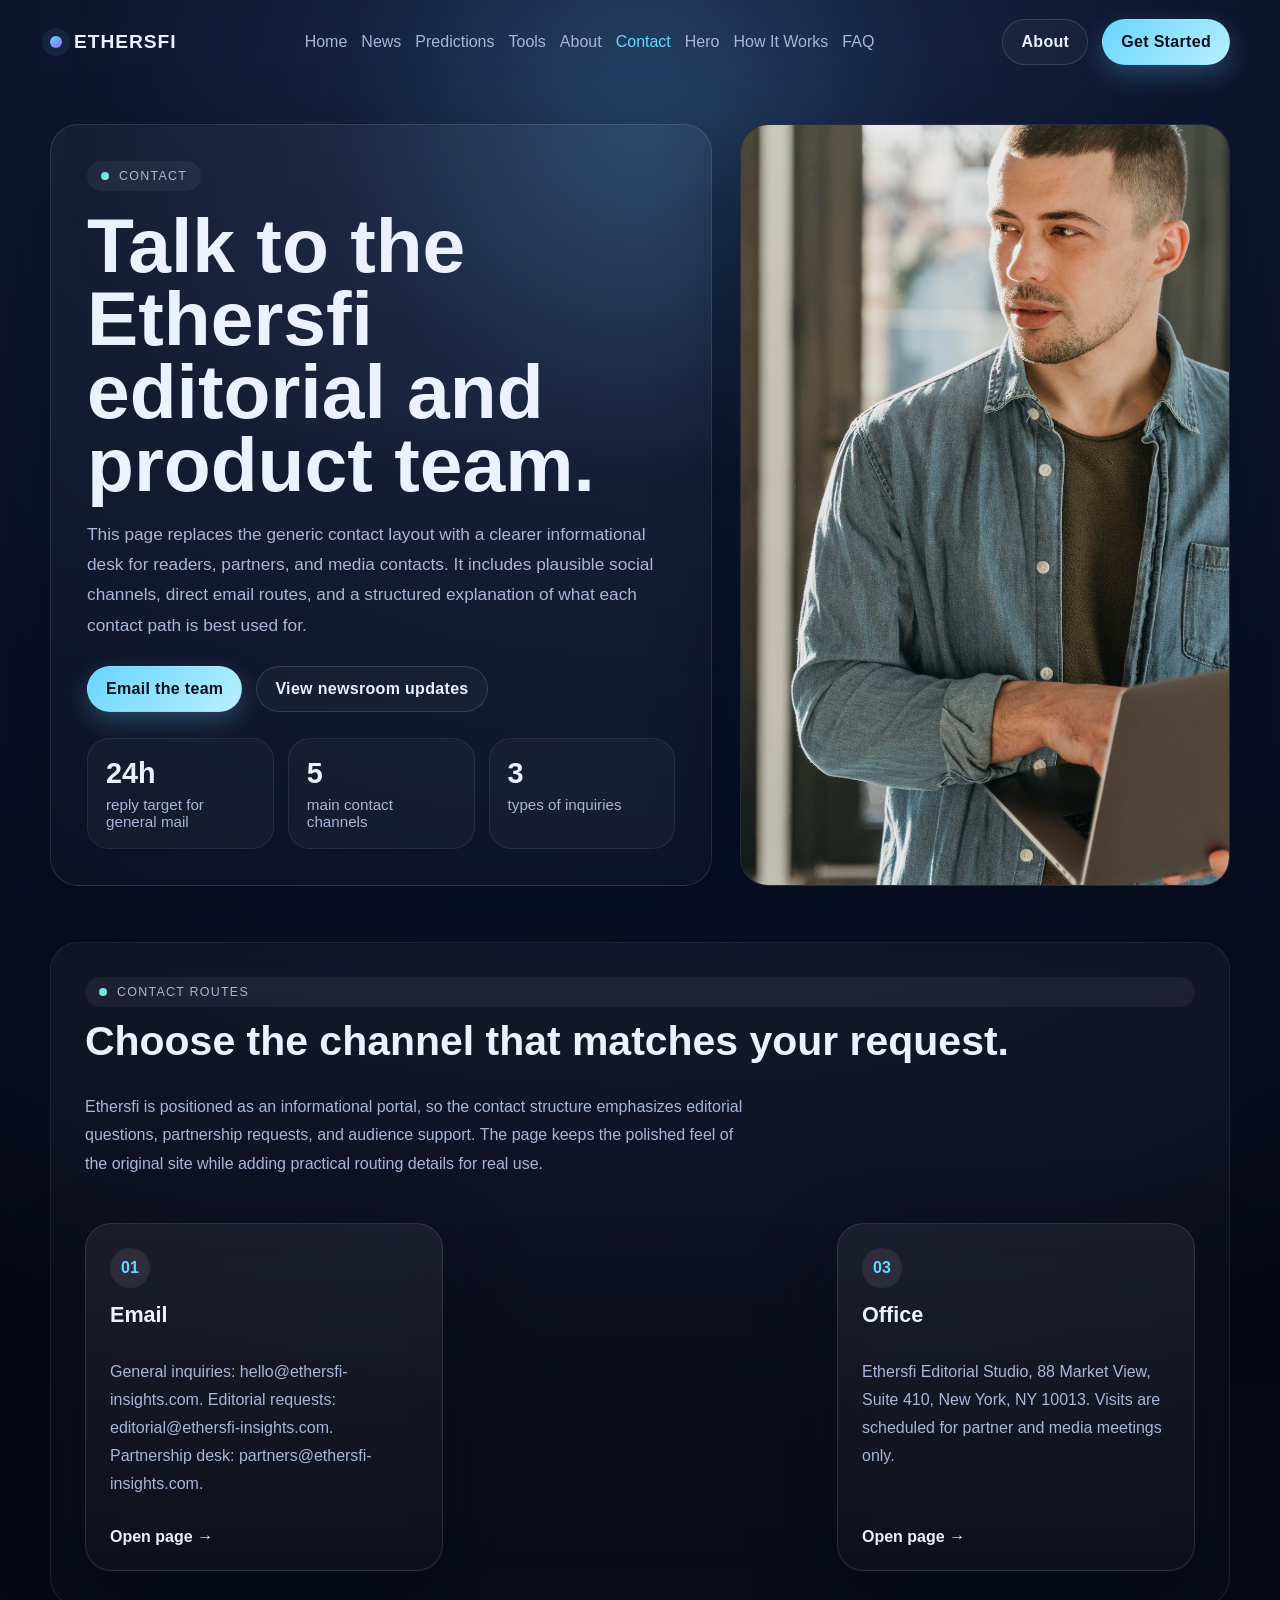
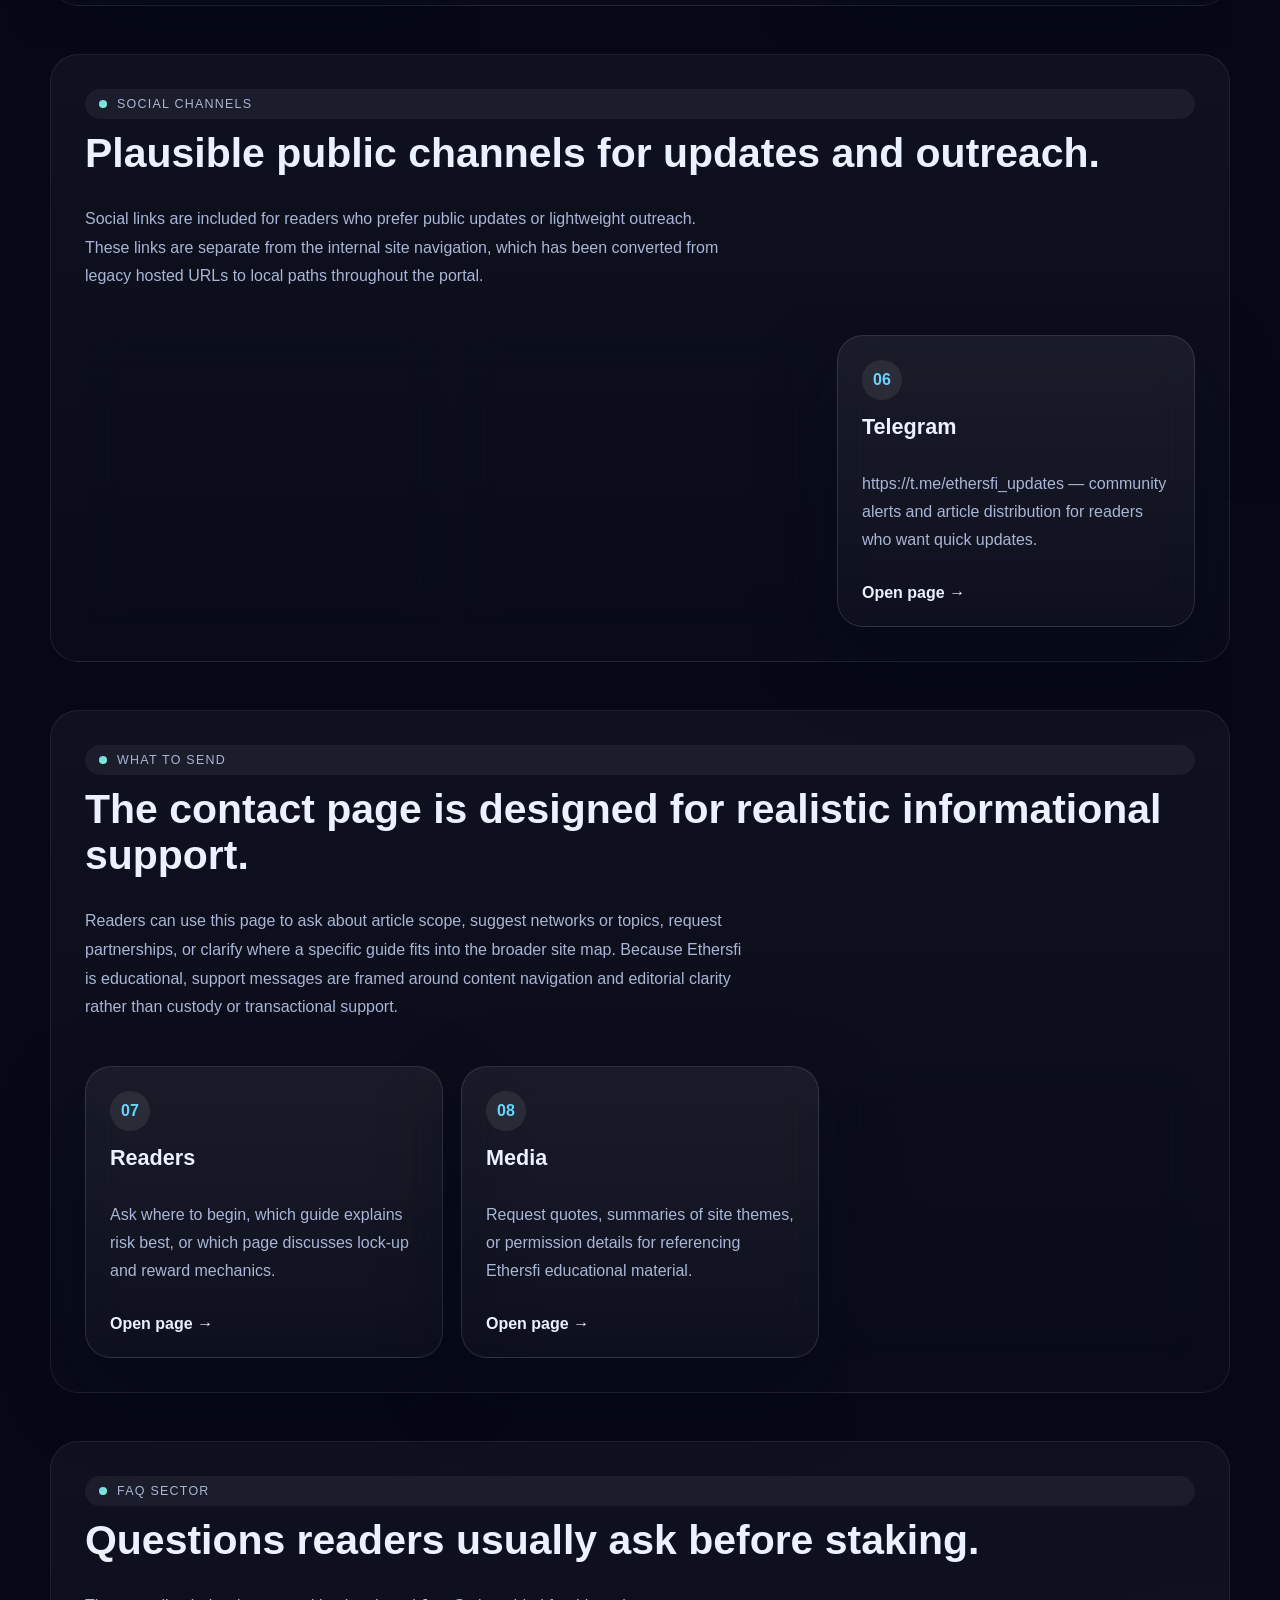
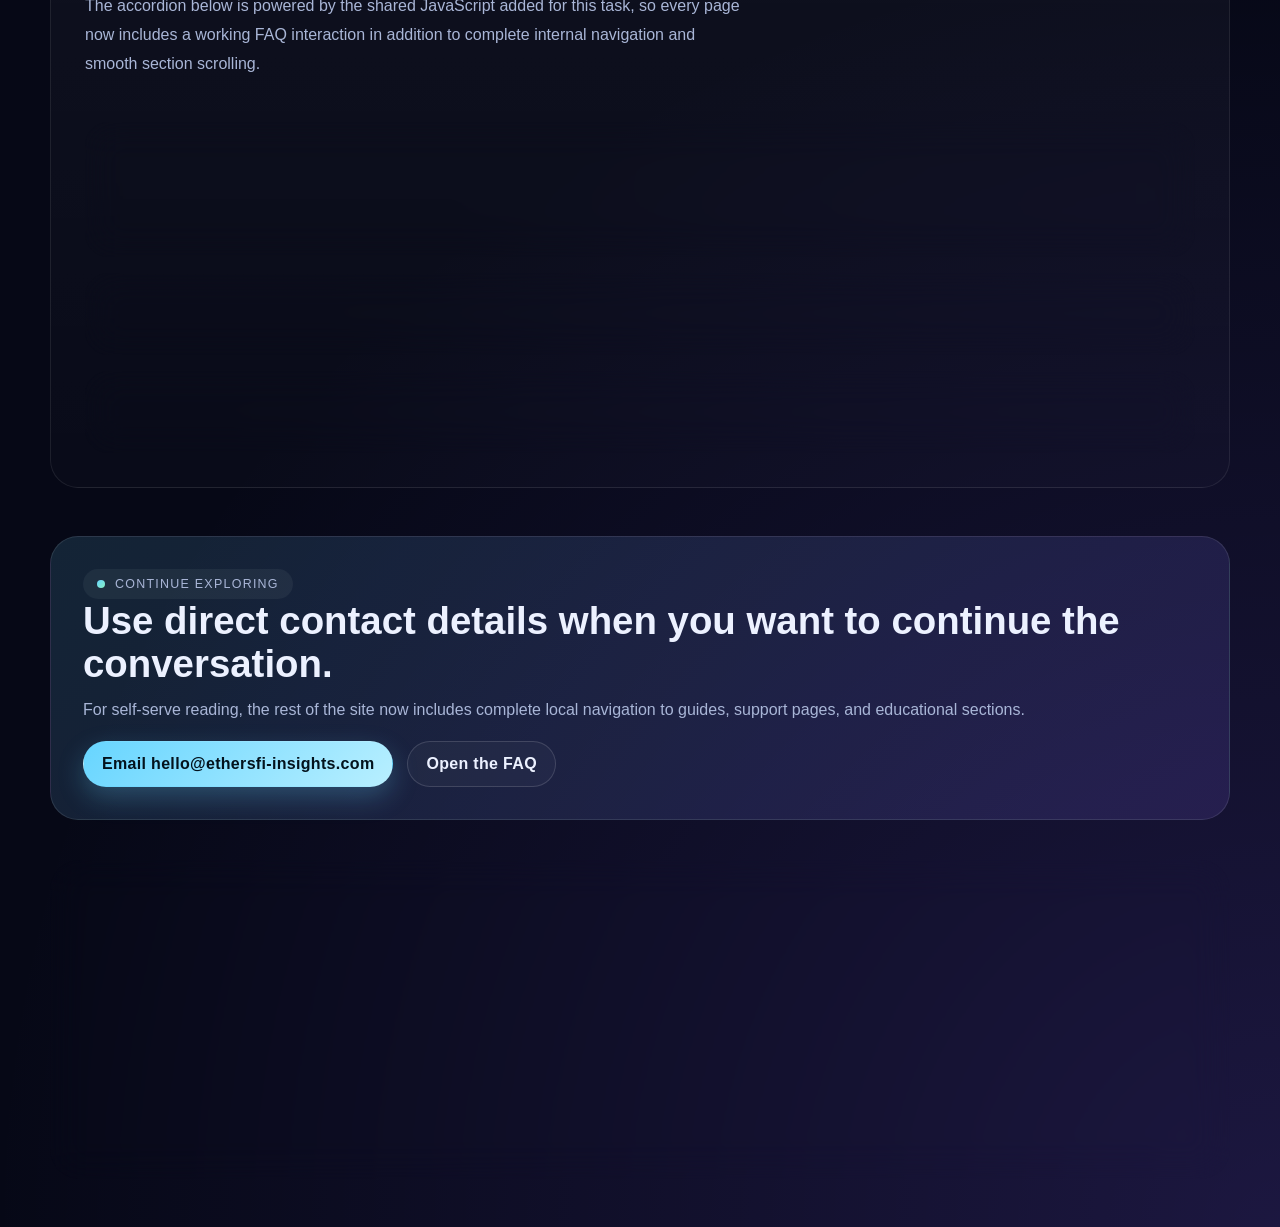
==== commit cb75aaaa: "feat: rebuild Ethersfi staking portal" ====
--- a/stake3/contact/index.html
+++ b/stake3/contact/index.html
@@ -1,5425 +1 @@
-<!DOCTYPE html><html lang="en" data-scrapbook-source="https://3001-ie8262rxrc2i7eny894ae.sandbox.webild.io/contact" data-scrapbook-create="20260731141937254"><head>
-    
-
-    
-
-    <meta charset="UTF-8">
-    
-    
-    <link href="css2.css" rel="stylesheet">
-    
-    <meta name="viewport" content="width=device-width, initial-scale=1.0">
-    <title>Webild Components</title>
-  <style type="text/css" data-vite-dev-id="/home/user/projects/1faf69ab-4532-480f-8fd7-87730c448859/src/index.css">@import url("css2-1.css");
-@layer properties;
-@layer theme, base, components, utilities;
-@layer theme {
-  :root, :host { --font-serif: ui-serif, Georgia, Cambria, "Times New Roman", Times, serif; --color-red-50: oklch(97.1% 0.013 17.38); --color-red-300: oklch(80.8% 0.114 19.571); --color-red-400: oklch(70.4% 0.191 22.216); --color-red-500: oklch(63.7% 0.237 25.331); --color-red-600: oklch(57.7% 0.245 27.325); --color-amber-500: oklch(76.9% 0.188 70.08); --color-amber-600: oklch(66.6% 0.179 58.318); --color-green-500: oklch(72.3% 0.219 149.579); --color-black: #000; --color-white: #fff; --spacing: 0.25rem; --container-xs: 20rem; --container-sm: 24rem; --container-md: 28rem; --container-lg: 32rem; --container-xl: 36rem; --container-4xl: 56rem; --container-7xl: 80rem; --text-xs: var(--text-xs); --text-xs--line-height: calc(1 / 0.75); --text-sm: var(--text-sm); --text-sm--line-height: calc(1.25 / 0.875); --text-base: var(--text-base); --text-base--line-height: calc(1.5 / 1); --text-lg: var(--text-lg); --text-lg--line-height: calc(1.75 / 1.125); --text-xl: var(--text-xl); --text-xl--line-height: calc(1.75 / 1.25); --text-2xl: var(--text-2xl); --text-2xl--line-height: calc(2 / 1.5); --text-3xl: var(--text-3xl); --text-3xl--line-height: calc(2.25 / 1.875); --text-4xl: var(--text-4xl); --text-4xl--line-height: calc(2.5 / 2.25); --text-5xl: var(--text-5xl); --text-5xl--line-height: 1; --text-6xl: var(--text-6xl); --text-6xl--line-height: 1; --text-7xl: var(--text-7xl); --text-7xl--line-height: 1; --text-8xl: var(--text-8xl); --text-8xl--line-height: 1; --text-9xl: var(--text-9xl); --text-9xl--line-height: 1; --font-weight-normal: 400; --font-weight-medium: 500; --font-weight-semibold: 600; --font-weight-bold: 700; --tracking-tight: -0.025em; --tracking-wide: 0.025em; --tracking-widest: 0.1em; --leading-tight: 1.25; --leading-snug: 1.375; --leading-normal: 1.5; --leading-relaxed: 1.625; --radius-xl: 0.75rem; --radius-2xl: 1rem; --radius-3xl: 1.5rem; --radius-4xl: 2rem; --drop-shadow-lg: 0 4px 4px rgb(0 0 0 / 0.15); --drop-shadow-2xl: 0 25px 25px rgb(0 0 0 / 0.15); --ease-out: cubic-bezier(0, 0, 0.2, 1); --ease-in-out: cubic-bezier(0.4, 0, 0.2, 1); --animate-spin: spin 1s linear infinite; --animate-pulse: pulse 2s cubic-bezier(0.4, 0, 0.6, 1) infinite; --blur-xs: 4px; --blur-sm: 8px; --blur-md: 12px; --blur-lg: 16px; --blur-xl: 24px; --blur-3xl: 64px; --perspective-distant: 1200px; --aspect-video: 16 / 9; --default-transition-duration: 150ms; --default-transition-timing-function: cubic-bezier(0.4, 0, 0.2, 1); --default-font-family: 'Mulish', sans-serif; --default-mono-font-family: monospace; --radius: var(--radius); --color-background: var(--background); --color-card: var(--card); --color-foreground: var(--foreground); --color-primary-cta: var(--primary-cta); --color-primary-cta-text: var(--primary-cta-text); --color-secondary-cta: var(--secondary-cta); --color-accent: var(--accent); --color-background-accent: var(--background-accent); --width-content-width: var(--width-content-width); --width-carousel-padding: var(--width-carousel-padding); --width-carousel-padding-controls: var(--width-carousel-padding-controls); --width-carousel-item-2: var(--width-carousel-item-2); --width-carousel-item-3: var(--width-carousel-item-3); --width-carousel-item-4: var(--width-carousel-item-4); --text-2xs: var(--text-2xs); }
-}
-@layer base {
-  *, ::after, ::before, ::backdrop, ::file-selector-button { box-sizing: border-box; margin: 0px; padding: 0px; border: 0px solid; }
-  html, :host { line-height: 1.5; tab-size: 4; font-family: var(--default-font-family, ui-sans-serif, system-ui, sans-serif, "Apple Color Emoji", "Segoe UI Emoji", "Segoe UI Symbol", "Noto Color Emoji"); font-feature-settings: var(--default-font-feature-settings, normal); font-variation-settings: var(--default-font-variation-settings, normal); }
-  hr { height: 0px; color: inherit; border-top-width: 1px; }
-  abbr:where([title]) { text-decoration: underline dotted; }
-  h1, h2, h3, h4, h5, h6 { font-size: inherit; font-weight: inherit; }
-  a { color: inherit; text-decoration: inherit; }
-  b, strong { font-weight: bolder; }
-  code, kbd, samp, pre { font-family: var(--default-mono-font-family, ui-monospace, SFMono-Regular, Menlo, Monaco, Consolas, "Liberation Mono", "Courier New", monospace); font-feature-settings: var(--default-mono-font-feature-settings, normal); font-variation-settings: var(--default-mono-font-variation-settings, normal); font-size: 1em; }
-  small { font-size: 80%; }
-  sub, sup { font-size: 75%; line-height: 0; position: relative; vertical-align: baseline; }
-  sub { bottom: -0.25em; }
-  sup { top: -0.5em; }
-  table { text-indent: 0px; border-color: inherit; border-collapse: collapse; }
-  :focus-visible { outline: auto; }
-  progress { vertical-align: baseline; }
-  summary { display: list-item; }
-  ol, ul, menu { list-style: none; }
-  img, svg, video, canvas, audio, iframe, embed, object { display: block; vertical-align: middle; }
-  img, video { max-width: 100%; height: auto; }
-  button, input, select, optgroup, textarea, ::file-selector-button { font: inherit; letter-spacing: inherit; color: inherit; border-radius: 0px; background-color: transparent; opacity: 1; }
-  :where(select:is([multiple], [size])) optgroup { font-weight: bolder; }
-  :where(select:is([multiple], [size])) optgroup option { padding-inline-start: 20px; }
-  ::file-selector-button { margin-inline-end: 4px; }
-  ::placeholder { opacity: 1; }
-  @supports (not (-webkit-appearance: -apple-pay-button)) or (contain-intrinsic-size: 1px) {
-  ::placeholder {
-  color: currentcolor;
-  @supports (color: color-mix(in lab, red, red)) {
-  color: color-mix(in oklab, currentcolor, transparent);
-}
-}
-}
-  textarea { resize: vertical; }
-  ::-webkit-search-decoration { appearance: none; }
-  ::-webkit-date-and-time-value { min-height: 1lh; text-align: inherit; }
-  ::-webkit-datetime-edit { display: inline-flex; }
-  ::-webkit-datetime-edit-fields-wrapper { padding: 0px; }
-  ::-webkit-datetime-edit, ::-webkit-datetime-edit-year-field, ::-webkit-datetime-edit-month-field, ::-webkit-datetime-edit-day-field, ::-webkit-datetime-edit-hour-field, ::-webkit-datetime-edit-minute-field, ::-webkit-datetime-edit-second-field, ::-webkit-datetime-edit-millisecond-field, ::-webkit-datetime-edit-meridiem-field { padding-block: 0px; }
-  ::-webkit-calendar-picker-indicator { line-height: 1; }
-  :user-invalid { box-shadow: none; }
-  button, input:where([type="button"], [type="reset"], [type="submit"]), ::file-selector-button { appearance: button; }
-  ::-webkit-inner-spin-button, ::-webkit-outer-spin-button { height: auto; }
-  [hidden]:where(:not([hidden="until-found"])) { display: none !important; }
-}
-@layer utilities {
-  .\@container\/field-group { container: field-group / inline-size; }
-  .pointer-events-auto { pointer-events: auto; }
-  .pointer-events-none { pointer-events: none; }
-  .invisible { visibility: hidden; }
-  .visible { visibility: visible; }
-  .sr-only { position: absolute; width: 1px; height: 1px; padding: 0px; margin: -1px; overflow: hidden; clip-path: inset(50%); white-space: nowrap; border-width: 0px; }
-  .absolute { position: absolute; }
-  .fixed { position: fixed; }
-  .relative { position: relative; }
-  .static { position: static; }
-  .sticky { position: sticky; }
-  .inset-0 { inset: calc(var(--spacing) * 0); }
-  .inset-0\.5 { inset: calc(var(--spacing) * 0.5); }
-  .inset-px { inset: 1px; }
-  .-inset-x-px { inset-inline: -1px; }
-  .inset-x-0 { inset-inline: calc(var(--spacing) * 0); }
-  .inset-x-1 { inset-inline: calc(var(--spacing) * 1); }
-  .inset-x-2 { inset-inline: calc(var(--spacing) * 2); }
-  .inset-x-3 { inset-inline: calc(var(--spacing) * 3); }
-  .inset-x-4 { inset-inline: calc(var(--spacing) * 4); }
-  .inset-x-5 { inset-inline: calc(var(--spacing) * 5); }
-  .inset-x-6 { inset-inline: calc(var(--spacing) * 6); }
-  .inset-y-0 { inset-block: calc(var(--spacing) * 0); }
-  .inset-y-1 { inset-block: calc(var(--spacing) * 1); }
-  .start { inset-inline-start: var(--spacing); }
-  .end { inset-inline-end: var(--spacing); }
-  .-top-2 { top: calc(var(--spacing) * -2); }
-  .-top-3 { top: calc(var(--spacing) * -3); }
-  .-top-7 { top: calc(var(--spacing) * -7); }
-  .-top-12 { top: calc(var(--spacing) * -12); }
-  .-top-\[15\%\] { top: calc(-15%); }
-  .-top-\[252px\] { top: calc(-252px); }
-  .-top-\[352px\] { top: calc(-352px); }
-  .-top-\[400px\] { top: calc(-400px); }
-  .-top-\[571px\] { top: calc(-571px); }
-  .top-0 { top: calc(var(--spacing) * 0); }
-  .top-1 { top: calc(var(--spacing) * 1); }
-  .top-1\.5 { top: calc(var(--spacing) * 1.5); }
-  .top-1\/2 { top: calc(50%); }
-  .top-2 { top: calc(var(--spacing) * 2); }
-  .top-3 { top: calc(var(--spacing) * 3); }
-  .top-3\.5 { top: calc(var(--spacing) * 3.5); }
-  .top-4 { top: calc(var(--spacing) * 4); }
-  .top-5 { top: calc(var(--spacing) * 5); }
-  .top-8 { top: calc(var(--spacing) * 8); }
-  .top-15\/100 { top: calc(15%); }
-  .top-\[-20vh\] { top: -20vh; }
-  .top-\[-30vh\] { top: -30vh; }
-  .top-\[1px\] { top: 1px; }
-  .top-\[5\%\] { top: 5%; }
-  .top-\[25vw\] { top: 25vw; }
-  .top-\[28\%\] { top: 28%; }
-  .top-\[40\%\] { top: 40%; }
-  .top-\[50\%\] { top: 50%; }
-  .top-\[60\%\] { top: 60%; }
-  .top-full { top: 100%; }
-  .-right-2 { right: calc(var(--spacing) * -2); }
-  .-right-3 { right: calc(var(--spacing) * -3); }
-  .-right-12 { right: calc(var(--spacing) * -12); }
-  .-right-\[33vw\] { right: calc(-33vw); }
-  .-right-\[36vw\] { right: calc(-36vw); }
-  .right-0 { right: calc(var(--spacing) * 0); }
-  .right-1 { right: calc(var(--spacing) * 1); }
-  .right-2 { right: calc(var(--spacing) * 2); }
-  .right-3 { right: calc(var(--spacing) * 3); }
-  .right-4 { right: calc(var(--spacing) * 4); }
-  .right-5 { right: calc(var(--spacing) * 5); }
-  .right-6 { right: calc(var(--spacing) * 6); }
-  .right-\[2\.5vw\] { right: 2.5vw; }
-  .right-\[5\%\] { right: 5%; }
-  .right-\[calc\(\(100vw-var\(--width-content-width\)\)\/2\)\] { right: calc((100vw - var(--width-content-width)) / 2); }
-  .right-full { right: 100%; }
-  .-bottom-2 { bottom: calc(var(--spacing) * -2); }
-  .-bottom-3 { bottom: calc(var(--spacing) * -3); }
-  .-bottom-12 { bottom: calc(var(--spacing) * -12); }
-  .-bottom-\[9vh\] { bottom: calc(-9vh); }
-  .-bottom-\[46px\] { bottom: calc(-46px); }
-  .-bottom-\[61vh\] { bottom: calc(-61vh); }
-  .-bottom-\[62vh\] { bottom: calc(-62vh); }
-  .-bottom-\[920px\] { bottom: calc(-920px); }
-  .-bottom-px { bottom: -1px; }
-  .bottom-0 { bottom: calc(var(--spacing) * 0); }
-  .bottom-1 { bottom: calc(var(--spacing) * 1); }
-  .bottom-2 { bottom: calc(var(--spacing) * 2); }
-  .bottom-3 { bottom: calc(var(--spacing) * 3); }
-  .bottom-4 { bottom: calc(var(--spacing) * 4); }
-  .bottom-5 { bottom: calc(var(--spacing) * 5); }
-  .bottom-6 { bottom: calc(var(--spacing) * 6); }
-  .bottom-\[-40vh\] { bottom: -40vh; }
-  .bottom-\[5\%\] { bottom: 5%; }
-  .bottom-\[25vh\] { bottom: 25vh; }
-  .bottom-\[calc\(var\(--spacing-4\)\+var\(--spacing-4\)\)\] { bottom: calc(var(--spacing-4) + var(--spacing-4)); }
-  .bottom-full { bottom: 100%; }
-  .-left-2 { left: calc(var(--spacing) * -2); }
-  .-left-3 { left: calc(var(--spacing) * -3); }
-  .-left-7 { left: calc(var(--spacing) * -7); }
-  .-left-12 { left: calc(var(--spacing) * -12); }
-  .-left-\[15\%\] { left: calc(-15%); }
-  .-left-\[33vw\] { left: calc(-33vw); }
-  .-left-\[36vw\] { left: calc(-36vw); }
-  .-left-\[373px\] { left: calc(-373px); }
-  .-left-full { left: -100%; }
-  .left-0 { left: calc(var(--spacing) * 0); }
-  .left-1 { left: calc(var(--spacing) * 1); }
-  .left-1\/2 { left: calc(50%); }
-  .left-2 { left: calc(var(--spacing) * 2); }
-  .left-3 { left: calc(var(--spacing) * 3); }
-  .left-4 { left: calc(var(--spacing) * 4); }
-  .left-5 { left: calc(var(--spacing) * 5); }
-  .left-6 { left: calc(var(--spacing) * 6); }
-  .left-\[2vw\] { left: 2vw; }
-  .left-\[5\%\] { left: 5%; }
-  .left-\[50\%\] { left: 50%; }
-  .left-\[calc\(\(100vw-var\(--width-content-width\)\)\/2\)\] { left: calc((100vw - var(--width-content-width)) / 2); }
-  .left-\[calc\(50\%-7\.5px\)\] { left: calc(50% - 7.5px); }
-  .left-\[calc\(50\%-10px\)\] { left: calc(50% - 10px); }
-  .left-\[calc\(50\%-17\.5px\)\] { left: calc(50% - 17.5px); }
-  .left-\[calc\(50\%-20px\)\] { left: calc(50% - 20px); }
-  .left-\[calc\(50\%-432\.5px\)\] { left: calc(50% - 432.5px); }
-  .left-\[calc\(50\%-599px\)\] { left: calc(50% - 599px); }
-  .left-\[calc\(var\(--vw-1\)\*2\)\] { left: calc(var(--vw-1) * 2); }
-  .left-full { left: 100%; }
-  .isolate { isolation: isolate; }
-  .-z-10 { z-index: calc(-10); }
-  .z-0 { z-index: 0; }
-  .z-1 { z-index: 1; }
-  .z-2 { z-index: 2; }
-  .z-10 { z-index: 10; }
-  .z-20 { z-index: 20; }
-  .z-30 { z-index: 30; }
-  .z-40 { z-index: 40; }
-  .z-50 { z-index: 50; }
-  .z-100 { z-index: 100; }
-  .z-110 { z-index: 110; }
-  .z-999 { z-index: 999; }
-  .z-1000 { z-index: 1000; }
-  .z-1001 { z-index: 1001; }
-  .z-99999 { z-index: 99999; }
-  .z-\[1\] { z-index: 1; }
-  .z-\[100\] { z-index: 100; }
-  .z-\[99999\] { z-index: 99999; }
-  .order-1 { order: 1; }
-  .order-2 { order: 2; }
-  .order-first { order: -9999; }
-  .order-last { order: 9999; }
-  .col-span-1 { grid-column: span 1 / span 1; }
-  .col-start-1 { grid-column-start: 1; }
-  .row-start-1 { grid-row-start: 1; }
-  .container {
-  width: 100%;
-  @media (width >= 40rem) {
-  max-width: 40rem;
-}
-  @media (width >= 48rem) {
-  max-width: 48rem;
-}
-  @media (width >= 64rem) {
-  max-width: 64rem;
-}
-  @media (width >= 80rem) {
-  max-width: 80rem;
-}
-  @media (width >= 96rem) {
-  max-width: 96rem;
-}
-}
-  .\!m-0 { margin: calc(var(--spacing) * 0)  !important; }
-  .m-0 { margin: calc(var(--spacing) * 0); }
-  .m-1 { margin: calc(var(--spacing) * 1); }
-  .m-8 { margin: calc(var(--spacing) * 8); }
-  .m-9 { margin: calc(var(--spacing) * 9); }
-  .m-10 { margin: calc(var(--spacing) * 10); }
-  .m-12 { margin: calc(var(--spacing) * 12); }
-  .m-16 { margin: calc(var(--spacing) * 16); }
-  .-mx-1 { margin-inline: calc(var(--spacing) * -1); }
-  .-mx-\[4\%\] { margin-inline: calc(-4%); }
-  .mx-1 { margin-inline: calc(var(--spacing) * 1); }
-  .mx-2 { margin-inline: calc(var(--spacing) * 2); }
-  .mx-3 { margin-inline: calc(var(--spacing) * 3); }
-  .mx-3\.5 { margin-inline: calc(var(--spacing) * 3.5); }
-  .mx-\[0\.25em\] { margin-inline: 0.25em; }
-  .mx-auto { margin-inline: auto; }
-  .-my-2 { margin-block: calc(var(--spacing) * -2); }
-  .my-0 { margin-block: calc(var(--spacing) * 0); }
-  .my-0\.5 { margin-block: calc(var(--spacing) * 0.5); }
-  .my-1 { margin-block: calc(var(--spacing) * 1); }
-  .my-4 { margin-block: calc(var(--spacing) * 4); }
-  .my-5 { margin-block: calc(var(--spacing) * 5); }
-  .my-8 { margin-block: calc(var(--spacing) * 8); }
-  .my-20 { margin-block: calc(var(--spacing) * 20); }
-  .-mt-1 { margin-top: calc(var(--spacing) * -1); }
-  .-mt-4 { margin-top: calc(var(--spacing) * -4); }
-  .-mt-5 { margin-top: calc(var(--spacing) * -5); }
-  .mt-0\.5 { margin-top: calc(var(--spacing) * 0.5); }
-  .mt-0\.75 { margin-top: calc(var(--spacing) * 0.75); }
-  .mt-1 { margin-top: calc(var(--spacing) * 1); }
-  .mt-1\.5 { margin-top: calc(var(--spacing) * 1.5); }
-  .mt-2 { margin-top: calc(var(--spacing) * 2); }
-  .mt-3 { margin-top: calc(var(--spacing) * 3); }
-  .mt-4 { margin-top: calc(var(--spacing) * 4); }
-  .mt-5 { margin-top: calc(var(--spacing) * 5); }
-  .mt-6 { margin-top: calc(var(--spacing) * 6); }
-  .mt-8 { margin-top: calc(var(--spacing) * 8); }
-  .mt-12 { margin-top: calc(var(--spacing) * 12); }
-  .mt-20 { margin-top: calc(var(--spacing) * 20); }
-  .mt-24 { margin-top: calc(var(--spacing) * 24); }
-  .mt-\[-0\.25em\] { margin-top: -0.25em; }
-  .mt-auto { margin-top: auto; }
-  .mr-1 { margin-right: calc(var(--spacing) * 1); }
-  .mr-2 { margin-right: calc(var(--spacing) * 2); }
-  .mr-3 { margin-right: calc(var(--spacing) * 3); }
-  .mr-5 { margin-right: calc(var(--spacing) * 5); }
-  .-mb-\[0\.1em\] { margin-bottom: calc(-0.1em); }
-  .mb-0\.5 { margin-bottom: calc(var(--spacing) * 0.5); }
-  .mb-1 { margin-bottom: calc(var(--spacing) * 1); }
-  .mb-2 { margin-bottom: calc(var(--spacing) * 2); }
-  .mb-3 { margin-bottom: calc(var(--spacing) * 3); }
-  .mb-4 { margin-bottom: calc(var(--spacing) * 4); }
-  .mb-5 { margin-bottom: calc(var(--spacing) * 5); }
-  .mb-6 { margin-bottom: calc(var(--spacing) * 6); }
-  .mb-8 { margin-bottom: calc(var(--spacing) * 8); }
-  .mb-10 { margin-bottom: calc(var(--spacing) * 10); }
-  .mb-20 { margin-bottom: calc(var(--spacing) * 20); }
-  .-ml-3 { margin-left: calc(var(--spacing) * -3); }
-  .-ml-4 { margin-left: calc(var(--spacing) * -4); }
-  .-ml-5 { margin-left: calc(var(--spacing) * -5); }
-  .-ml-15 { margin-left: calc(var(--spacing) * -15); }
-  .ml-1 { margin-left: calc(var(--spacing) * 1); }
-  .ml-2 { margin-left: calc(var(--spacing) * 2); }
-  .ml-4 { margin-left: calc(var(--spacing) * 4); }
-  .ml-auto { margin-left: auto; }
-  .line-clamp-2 { overflow: hidden; display: -webkit-box; -moz-box-orient: vertical; -webkit-line-clamp: 2; }
-  .line-clamp-3 { overflow: hidden; display: -webkit-box; -moz-box-orient: vertical; -webkit-line-clamp: 3; }
-  .block { display: block; }
-  .flex { display: flex; }
-  .grid { display: grid; }
-  .hidden { display: none; }
-  .inline { display: inline; }
-  .inline-block { display: inline-block; }
-  .inline-flex { display: inline-flex; }
-  .table { display: table; }
-  .aspect-2\/1 { aspect-ratio: 2 / 1; }
-  .aspect-3\/2 { aspect-ratio: 3 / 2; }
-  .aspect-3\/4 { aspect-ratio: 3 / 4; }
-  .aspect-4\/3 { aspect-ratio: 4 / 3; }
-  .aspect-4\/5 { aspect-ratio: 4 / 5; }
-  .aspect-5\/6 { aspect-ratio: 5 / 6; }
-  .aspect-6\/7 { aspect-ratio: 6 / 7; }
-  .aspect-9\/16 { aspect-ratio: 9 / 16; }
-  .aspect-square { aspect-ratio: 1 / 1; }
-  .aspect-video { aspect-ratio: var(--aspect-video); }
-  .size-1\/2 { width: calc(50%); height: calc(50%); }
-  .size-2 { width: calc(var(--spacing) * 2); height: calc(var(--spacing) * 2); }
-  .size-2\.5 { width: calc(var(--spacing) * 2.5); height: calc(var(--spacing) * 2.5); }
-  .size-3 { width: calc(var(--spacing) * 3); height: calc(var(--spacing) * 3); }
-  .size-3\.5 { width: calc(var(--spacing) * 3.5); height: calc(var(--spacing) * 3.5); }
-  .size-4 { width: calc(var(--spacing) * 4); height: calc(var(--spacing) * 4); }
-  .size-4\/10 { width: calc(40%); height: calc(40%); }
-  .size-5 { width: calc(var(--spacing) * 5); height: calc(var(--spacing) * 5); }
-  .size-6 { width: calc(var(--spacing) * 6); height: calc(var(--spacing) * 6); }
-  .size-7 { width: calc(var(--spacing) * 7); height: calc(var(--spacing) * 7); }
-  .size-8 { width: calc(var(--spacing) * 8); height: calc(var(--spacing) * 8); }
-  .size-9 { width: calc(var(--spacing) * 9); height: calc(var(--spacing) * 9); }
-  .size-10 { width: calc(var(--spacing) * 10); height: calc(var(--spacing) * 10); }
-  .size-12 { width: calc(var(--spacing) * 12); height: calc(var(--spacing) * 12); }
-  .size-14 { width: calc(var(--spacing) * 14); height: calc(var(--spacing) * 14); }
-  .size-16 { width: calc(var(--spacing) * 16); height: calc(var(--spacing) * 16); }
-  .size-18 { width: calc(var(--spacing) * 18); height: calc(var(--spacing) * 18); }
-  .size-20 { width: calc(var(--spacing) * 20); height: calc(var(--spacing) * 20); }
-  .size-22 { width: calc(var(--spacing) * 22); height: calc(var(--spacing) * 22); }
-  .size-24 { width: calc(var(--spacing) * 24); height: calc(var(--spacing) * 24); }
-  .size-40 { width: calc(var(--spacing) * 40); height: calc(var(--spacing) * 40); }
-  .size-60 { width: calc(var(--spacing) * 60); height: calc(var(--spacing) * 60); }
-  .size-80 { width: calc(var(--spacing) * 80); height: calc(var(--spacing) * 80); }
-  .size-100 { width: calc(var(--spacing) * 100); height: calc(var(--spacing) * 100); }
-  .size-\[--cell-size\] { }
-  .size-\[1em\] { width: 1em; height: 1em; }
-  .size-full { width: 100%; height: 100%; }
-  .h-\(--text-7xl\) { height: var(--text-7xl); }
-  .h-\(--text-base\) { height: var(--text-base); }
-  .h-\(--text-sm\) { height: var(--text-sm); }
-  .h-\(--text-xl\) { height: var(--text-xl); }
-  .h-0\.5 { height: calc(var(--spacing) * 0.5); }
-  .h-1 { height: calc(var(--spacing) * 1); }
-  .h-1\.5 { height: calc(var(--spacing) * 1.5); }
-  .h-1\/2 { height: calc(50%); }
-  .h-1\/3 { height: calc(33.3333%); }
-  .h-2 { height: calc(var(--spacing) * 2); }
-  .h-2\.5 { height: calc(var(--spacing) * 2.5); }
-  .h-2\/5 { height: calc(40%); }
-  .h-3 { height: calc(var(--spacing) * 3); }
-  .h-3\.5 { height: calc(var(--spacing) * 3.5); }
-  .h-4 { height: calc(var(--spacing) * 4); }
-  .h-4\/5 { height: calc(80%); }
-  .h-5 { height: calc(var(--spacing) * 5); }
-  .h-5\/10 { height: calc(50%); }
-  .h-6 { height: calc(var(--spacing) * 6); }
-  .h-7 { height: calc(var(--spacing) * 7); }
-  .h-8 { height: calc(var(--spacing) * 8); }
-  .h-9 { height: calc(var(--spacing) * 9); }
-  .h-10 { height: calc(var(--spacing) * 10); }
-  .h-11 { height: calc(var(--spacing) * 11); }
-  .h-12 { height: calc(var(--spacing) * 12); }
-  .h-13 { height: calc(var(--spacing) * 13); }
-  .h-14 { height: calc(var(--spacing) * 14); }
-  .h-15 { height: calc(var(--spacing) * 15); }
-  .h-20 { height: calc(var(--spacing) * 20); }
-  .h-30 { height: calc(var(--spacing) * 30); }
-  .h-36 { height: calc(var(--spacing) * 36); }
-  .h-48 { height: calc(var(--spacing) * 48); }
-  .h-60 { height: calc(var(--spacing) * 60); }
-  .h-70\/100 { height: calc(70%); }
-  .h-72 { height: calc(var(--spacing) * 72); }
-  .h-80 { height: calc(var(--spacing) * 80); }
-  .h-90 { height: calc(var(--spacing) * 90); }
-  .h-96 { height: calc(var(--spacing) * 96); }
-  .h-100 { height: calc(var(--spacing) * 100); }
-  .h-150 { height: calc(var(--spacing) * 150); }
-  .h-\[--cell-size\] { }
-  .h-\[1em\] { height: 1em; }
-  .h-\[1px\] { height: 1px; }
-  .h-\[12vh\] { height: 12vh; }
-  .h-\[20em\] { height: 20em; }
-  .h-\[50svh\] { height: 50svh; }
-  .h-\[50vh\] { height: 50vh; }
-  .h-\[70vh\] { height: 70vh; }
-  .h-\[90svh\] { height: 90svh; }
-  .h-\[92px\] { height: 92px; }
-  .h-\[105vh\] { height: 105vh; }
-  .h-\[110vh\] { height: 110vh; }
-  .h-\[120\%\] { height: 120%; }
-  .h-\[129vh\] { height: 129vh; }
-  .h-\[130\%\] { height: 130%; }
-  .h-\[140vw\] { height: 140vw; }
-  .h-\[150vh\] { height: 150vh; }
-  .h-\[150vw\] { height: 150vw; }
-  .h-\[179vh\] { height: 179vh; }
-  .h-\[300vh\] { height: 300vh; }
-  .h-\[450px\] { height: 450px; }
-  .h-\[929px\] { height: 929px; }
-  .h-\[calc\(var\(--text-base\)\*1\.25\)\] { height: calc(var(--text-base) * 1.25); }
-  .h-\[var\(--radix-navigation-menu-viewport-height\)\] { height: var(--radix-navigation-menu-viewport-height); }
-  .h-\[var\(--radix-select-trigger-height\)\] { height: var(--radix-select-trigger-height); }
-  .h-auto { height: auto; }
-  .h-fit { height: fit-content; }
-  .h-full { height: 100%; }
-  .h-max { height: max-content; }
-  .h-px { height: 1px; }
-  .h-screen { height: 100vh; }
-  .h-svh { height: 100svh; }
-  .max-h-96 { max-height: calc(var(--spacing) * 96); }
-  .max-h-\[--radix-context-menu-content-available-height\] { }
-  .max-h-\[300px\] { max-height: 300px; }
-  .max-h-\[var\(--radix-dropdown-menu-content-available-height\)\] { max-height: var(--radix-dropdown-menu-content-available-height); }
-  .max-h-screen { max-height: 100vh; }
-  .min-h-0 { min-height: calc(var(--spacing) * 0); }
-  .min-h-8 { min-height: calc(var(--spacing) * 8); }
-  .min-h-9 { min-height: calc(var(--spacing) * 9); }
-  .min-h-10 { min-height: calc(var(--spacing) * 10); }
-  .min-h-24 { min-height: calc(var(--spacing) * 24); }
-  .min-h-60 { min-height: calc(var(--spacing) * 60); }
-  .min-h-70 { min-height: calc(var(--spacing) * 70); }
-  .min-h-80 { min-height: calc(var(--spacing) * 80); }
-  .min-h-100 { min-height: calc(var(--spacing) * 100); }
-  .min-h-\[60px\] { min-height: 60px; }
-  .min-h-\[80px\] { min-height: 80px; }
-  .min-h-svh { min-height: 100svh; }
-  .w-0 { width: calc(var(--spacing) * 0); }
-  .w-0\.5 { width: calc(var(--spacing) * 0.5); }
-  .w-1 { width: calc(var(--spacing) * 1); }
-  .w-1\/2 { width: calc(50%); }
-  .w-1\/3 { width: calc(33.3333%); }
-  .w-2 { width: calc(var(--spacing) * 2); }
-  .w-2\.5 { width: calc(var(--spacing) * 2.5); }
-  .w-2\/5 { width: calc(40%); }
-  .w-3 { width: calc(var(--spacing) * 3); }
-  .w-3\.5 { width: calc(var(--spacing) * 3.5); }
-  .w-3\/4 { width: calc(75%); }
-  .w-3\/5 { width: calc(60%); }
-  .w-4 { width: calc(var(--spacing) * 4); }
-  .w-4\/5 { width: calc(80%); }
-  .w-5 { width: calc(var(--spacing) * 5); }
-  .w-6 { width: calc(var(--spacing) * 6); }
-  .w-6\/10 { width: calc(60%); }
-  .w-7 { width: calc(var(--spacing) * 7); }
-  .w-7xl { width: var(--container-7xl); }
-  .w-8 { width: calc(var(--spacing) * 8); }
-  .w-9 { width: calc(var(--spacing) * 9); }
-  .w-9\/10 { width: calc(90%); }
-  .w-10 { width: calc(var(--spacing) * 10); }
-  .w-11 { width: calc(var(--spacing) * 11); }
-  .w-12 { width: calc(var(--spacing) * 12); }
-  .w-14 { width: calc(var(--spacing) * 14); }
-  .w-20 { width: calc(var(--spacing) * 20); }
-  .w-24 { width: calc(var(--spacing) * 24); }
-  .w-25\/100 { width: calc(25%); }
-  .w-28 { width: calc(var(--spacing) * 28); }
-  .w-48 { width: calc(var(--spacing) * 48); }
-  .w-60 { width: calc(var(--spacing) * 60); }
-  .w-64 { width: calc(var(--spacing) * 64); }
-  .w-65\/100 { width: calc(65%); }
-  .w-72 { width: calc(var(--spacing) * 72); }
-  .w-75\/100 { width: calc(75%); }
-  .w-80 { width: calc(var(--spacing) * 80); }
-  .w-95\/100 { width: calc(95%); }
-  .w-96 { width: calc(var(--spacing) * 96); }
-  .w-100 { width: calc(var(--spacing) * 100); }
-  .w-\[--cell-size\] { }
-  .w-\[--sidebar-width\] { }
-  .w-\[1px\] { width: 1px; }
-  .w-\[9vw\] { width: 9vw; }
-  .w-\[10vw\] { width: 10vw; }
-  .w-\[12\.5vw\] { width: 12.5vw; }
-  .w-\[15em\] { width: 15em; }
-  .w-\[15px\] { width: 15px; }
-  .w-\[15vw\] { width: 15vw; }
-  .w-\[20px\] { width: 20px; }
-  .w-\[23\%\] { width: 23%; }
-  .w-\[35\%\] { width: 35%; }
-  .w-\[35px\] { width: 35px; }
-  .w-\[40px\] { width: 40px; }
-  .w-\[45vw\] { width: 45vw; }
-  .w-\[49vw\] { width: 49vw; }
-  .w-\[50vw\] { width: 50vw; }
-  .w-\[55\%\] { width: 55%; }
-  .w-\[70\%\] { width: 70%; }
-  .w-\[100px\] { width: 100px; }
-  .w-\[120vw\] { width: 120vw; }
-  .w-\[130\%\] { width: 130%; }
-  .w-\[150vw\] { width: 150vw; }
-  .w-\[160px\] { width: 160px; }
-  .w-\[865px\] { width: 865px; }
-  .w-\[1142px\] { width: 1142px; }
-  .w-\[1198px\] { width: 1198px; }
-  .w-auto { width: auto; }
-  .w-carousel-item-3 { width: var(--width-carousel-item-3); }
-  .w-carousel-item-4 { width: var(--width-carousel-item-4); }
-  .w-carousel-padding { width: var(--width-carousel-padding); }
-  .w-carousel-padding-controls { width: var(--width-carousel-padding-controls); }
-  .w-content-width { width: var(--width-content-width); }
-  .w-fit { width: fit-content; }
-  .w-full { width: 100%; }
-  .w-lg { width: var(--container-lg); }
-  .w-max { width: max-content; }
-  .w-md { width: var(--container-md); }
-  .w-px { width: 1px; }
-  .w-screen { width: 100vw; }
-  .w-xs { width: var(--container-xs); }
-  .max-w-3\/4 { max-width: calc(75%); }
-  .max-w-9\/10 { max-width: calc(90%); }
-  .max-w-\[--skeleton-width\] { }
-  .max-w-\[82px\] { max-width: 82px; }
-  .max-w-\[95\%\] { max-width: 95%; }
-  .max-w-\[340px\] { max-width: 340px; }
-  .max-w-\[420px\] { max-width: 420px; }
-  .max-w-full { max-width: 100%; }
-  .max-w-lg { max-width: var(--container-lg); }
-  .max-w-max { max-width: max-content; }
-  .max-w-sm { max-width: var(--container-sm); }
-  .max-w-xl { max-width: var(--container-xl); }
-  .max-w-xs { max-width: var(--container-xs); }
-  .min-w-0 { min-width: calc(var(--spacing) * 0); }
-  .min-w-5 { min-width: calc(var(--spacing) * 5); }
-  .min-w-8 { min-width: calc(var(--spacing) * 8); }
-  .min-w-9 { min-width: calc(var(--spacing) * 9); }
-  .min-w-10 { min-width: calc(var(--spacing) * 10); }
-  .min-w-32 { min-width: calc(var(--spacing) * 32); }
-  .min-w-\[--cell-size\] { }
-  .min-w-\[8rem\] { min-width: 8rem; }
-  .min-w-\[12rem\] { min-width: 12rem; }
-  .min-w-\[30px\] { min-width: 30px; }
-  .min-w-\[var\(--radix-select-trigger-width\)\] { min-width: var(--radix-select-trigger-width); }
-  .flex-1 { flex: 1 1 0%; }
-  .flex-none { flex: 0 0 auto; }
-  .shrink-0 { flex-shrink: 0; }
-  .flex-grow { flex-grow: 1; }
-  .grow { flex-grow: 1; }
-  .grow-0 { flex-grow: 0; }
-  .basis-full { flex-basis: 100%; }
-  .caption-bottom { caption-side: bottom; }
-  .border-collapse { border-collapse: collapse; }
-  .origin-\[--radix-context-menu-content-transform-origin\] { }
-  .origin-\[--radix-dropdown-menu-content-transform-origin\] { }
-  .origin-\[--radix-hover-card-content-transform-origin\] { }
-  .origin-\[--radix-menubar-content-transform-origin\] { }
-  .origin-\[--radix-popover-content-transform-origin\] { }
-  .origin-center { transform-origin: center center 0px; }
-  .origin-left { transform-origin: 0px center 0px; }
-  .origin-top { transform-origin: center top 0px; }
-  .origin-top-right { transform-origin: 100% 0px 0px; }
-  .-translate-x-1\/2 { --tw-translate-x: calc(calc(1 / 2 * 100%) * -1); translate: var(--tw-translate-x) var(--tw-translate-y); }
-  .-translate-x-1\/4 { --tw-translate-x: calc(calc(1 / 4 * 100%) * -1); translate: var(--tw-translate-x) var(--tw-translate-y); }
-  .-translate-x-3 { --tw-translate-x: calc(var(--spacing) * -3); translate: var(--tw-translate-x) var(--tw-translate-y); }
-  .-translate-x-5 { --tw-translate-x: calc(var(--spacing) * -5); translate: var(--tw-translate-x) var(--tw-translate-y); }
-  .-translate-x-6 { --tw-translate-x: calc(var(--spacing) * -6); translate: var(--tw-translate-x) var(--tw-translate-y); }
-  .-translate-x-10 { --tw-translate-x: calc(var(--spacing) * -10); translate: var(--tw-translate-x) var(--tw-translate-y); }
-  .-translate-x-\[12\%\] { --tw-translate-x: calc(12% * -1); translate: var(--tw-translate-x) var(--tw-translate-y); }
-  .-translate-x-\[120\%\] { --tw-translate-x: calc(120% * -1); translate: var(--tw-translate-x) var(--tw-translate-y); }
-  .-translate-x-\[calc\(-100\%\+2rem\)\] { --tw-translate-x: calc(calc(-100% + 2rem) * -1); translate: var(--tw-translate-x) var(--tw-translate-y); }
-  .-translate-x-px { --tw-translate-x: -1px; translate: var(--tw-translate-x) var(--tw-translate-y); }
-  .translate-x-0\.5 { --tw-translate-x: calc(var(--spacing) * 0.5); translate: var(--tw-translate-x) var(--tw-translate-y); }
-  .translate-x-1\/2 { --tw-translate-x: calc(1 / 2 * 100%); translate: var(--tw-translate-x) var(--tw-translate-y); }
-  .translate-x-1\/4 { --tw-translate-x: calc(1 / 4 * 100%); translate: var(--tw-translate-x) var(--tw-translate-y); }
-  .translate-x-5 { --tw-translate-x: calc(var(--spacing) * 5); translate: var(--tw-translate-x) var(--tw-translate-y); }
-  .translate-x-6 { --tw-translate-x: calc(var(--spacing) * 6); translate: var(--tw-translate-x) var(--tw-translate-y); }
-  .translate-x-16 { --tw-translate-x: calc(var(--spacing) * 16); translate: var(--tw-translate-x) var(--tw-translate-y); }
-  .translate-x-32 { --tw-translate-x: calc(var(--spacing) * 32); translate: var(--tw-translate-x) var(--tw-translate-y); }
-  .translate-x-\[-50\%\] { --tw-translate-x: -50%; translate: var(--tw-translate-x) var(--tw-translate-y); }
-  .translate-x-\[12\%\] { --tw-translate-x: 12%; translate: var(--tw-translate-x) var(--tw-translate-y); }
-  .translate-x-px { --tw-translate-x: 1px; translate: var(--tw-translate-x) var(--tw-translate-y); }
-  .-translate-y-1 { --tw-translate-y: calc(var(--spacing) * -1); translate: var(--tw-translate-x) var(--tw-translate-y); }
-  .-translate-y-1\/2 { --tw-translate-y: calc(calc(1 / 2 * 100%) * -1); translate: var(--tw-translate-x) var(--tw-translate-y); }
-  .-translate-y-5 { --tw-translate-y: calc(var(--spacing) * -5); translate: var(--tw-translate-x) var(--tw-translate-y); }
-  .-translate-y-14 { --tw-translate-y: calc(var(--spacing) * -14); translate: var(--tw-translate-x) var(--tw-translate-y); }
-  .-translate-y-\[8\%\] { --tw-translate-y: calc(8% * -1); translate: var(--tw-translate-x) var(--tw-translate-y); }
-  .translate-y-0 { --tw-translate-y: calc(var(--spacing) * 0); translate: var(--tw-translate-x) var(--tw-translate-y); }
-  .translate-y-1 { --tw-translate-y: calc(var(--spacing) * 1); translate: var(--tw-translate-x) var(--tw-translate-y); }
-  .translate-y-1\/2 { --tw-translate-y: calc(1 / 2 * 100%); translate: var(--tw-translate-x) var(--tw-translate-y); }
-  .translate-y-5 { --tw-translate-y: calc(var(--spacing) * 5); translate: var(--tw-translate-x) var(--tw-translate-y); }
-  .translate-y-16 { --tw-translate-y: calc(var(--spacing) * 16); translate: var(--tw-translate-x) var(--tw-translate-y); }
-  .translate-y-\[-50\%\] { --tw-translate-y: -50%; translate: var(--tw-translate-x) var(--tw-translate-y); }
-  .translate-y-\[10\%\] { --tw-translate-y: 10%; translate: var(--tw-translate-x) var(--tw-translate-y); }
-  .translate-y-full { --tw-translate-y: 100%; translate: var(--tw-translate-x) var(--tw-translate-y); }
-  .scale-0 { --tw-scale-x: 0%; --tw-scale-y: 0%; --tw-scale-z: 0%; scale: var(--tw-scale-x) var(--tw-scale-y); }
-  .scale-75 { --tw-scale-x: 75%; --tw-scale-y: 75%; --tw-scale-z: 75%; scale: var(--tw-scale-x) var(--tw-scale-y); }
-  .scale-85 { --tw-scale-x: 85%; --tw-scale-y: 85%; --tw-scale-z: 85%; scale: var(--tw-scale-x) var(--tw-scale-y); }
-  .scale-90 { --tw-scale-x: 90%; --tw-scale-y: 90%; --tw-scale-z: 90%; scale: var(--tw-scale-x) var(--tw-scale-y); }
-  .scale-100 { --tw-scale-x: 100%; --tw-scale-y: 100%; --tw-scale-z: 100%; scale: var(--tw-scale-x) var(--tw-scale-y); }
-  .scale-150 { --tw-scale-x: 150%; --tw-scale-y: 150%; --tw-scale-z: 150%; scale: var(--tw-scale-x) var(--tw-scale-y); }
-  .scale-x-0 { --tw-scale-x: 0%; scale: var(--tw-scale-x) var(--tw-scale-y); }
-  .scale-x-100 { --tw-scale-x: 100%; scale: var(--tw-scale-x) var(--tw-scale-y); }
-  .-rotate-3 { rotate: calc(-3deg); }
-  .-rotate-6 { rotate: calc(-6deg); }
-  .-rotate-8 { rotate: calc(-8deg); }
-  .-rotate-20 { rotate: calc(-20deg); }
-  .-rotate-45 { rotate: calc(-45deg); }
-  .-rotate-60 { rotate: calc(-60deg); }
-  .-rotate-\[38deg\] { rotate: calc(-38deg); }
-  .-rotate-\[52\.5deg\] { rotate: calc(-52.5deg); }
-  .rotate-0 { rotate: 0deg; }
-  .rotate-3 { rotate: 3deg; }
-  .rotate-6 { rotate: 6deg; }
-  .rotate-8 { rotate: 8deg; }
-  .rotate-10 { rotate: 10deg; }
-  .rotate-45 { rotate: 45deg; }
-  .rotate-90 { rotate: 90deg; }
-  .rotate-180 { rotate: 180deg; }
-  .rotate-x-20 { --tw-rotate-x: rotateX(20deg); transform: var(--tw-rotate-x,) var(--tw-rotate-y,) var(--tw-rotate-z,) var(--tw-skew-x,) var(--tw-skew-y,); }
-  .rotate-y-180 { --tw-rotate-y: rotateY(180deg); transform: var(--tw-rotate-x,) var(--tw-rotate-y,) var(--tw-rotate-z,) var(--tw-skew-x,) var(--tw-skew-y,); }
-  .-skew-y-\[8deg\] { --tw-skew-y: skewY(calc(8deg * -1)); transform: var(--tw-rotate-x,) var(--tw-rotate-y,) var(--tw-rotate-z,) var(--tw-skew-x,) var(--tw-skew-y,); }
-  .transform { transform: var(--tw-rotate-x,) var(--tw-rotate-y,) var(--tw-rotate-z,) var(--tw-skew-x,) var(--tw-skew-y,); }
-  .transform-\[rotateY\(180deg\)\] { transform: rotateY(180deg); }
-  .animate-\[cell-wave-pulse_4s_ease_infinite\] { animation: 4s infinite cell-wave-pulse; }
-  .animate-pulse { animation: var(--animate-pulse); }
-  .animate-spin { animation: var(--animate-spin); }
-  .cursor-default { cursor: default; }
-  .cursor-grab { cursor: grab; }
-  .cursor-not-allowed { cursor: not-allowed; }
-  .cursor-pointer { cursor: pointer; }
-  .cursor-text { cursor: text; }
-  .touch-none { touch-action: none; }
-  .resize { resize: both; }
-  .resize-none { resize: none; }
-  .list-decimal { list-style-type: decimal; }
-  .list-disc { list-style-type: disc; }
-  .list-none { list-style-type: none; }
-  .grid-cols-1 { grid-template-columns: repeat(1, minmax(0px, 1fr)); }
-  .grid-cols-2 { grid-template-columns: repeat(2, minmax(0px, 1fr)); }
-  .grid-cols-4 { grid-template-columns: repeat(4, minmax(0px, 1fr)); }
-  .grid-cols-\[0fr\] { grid-template-columns: 0fr; }
-  .grid-rows-\[0fr\] { grid-template-rows: 0fr; }
-  .grid-rows-\[1fr\] { grid-template-rows: 1fr; }
-  .flex-col { flex-direction: column; }
-  .flex-col-reverse { flex-direction: column-reverse; }
-  .flex-row { flex-direction: row; }
-  .flex-row-reverse { flex-direction: row-reverse; }
-  .flex-wrap { flex-wrap: wrap; }
-  .place-content-center { place-content: center; }
-  .place-items-center { place-items: center; }
-  .items-baseline { align-items: baseline; }
-  .items-center { align-items: center; }
-  .items-end { align-items: flex-end; }
-  .items-start { align-items: flex-start; }
-  .items-stretch { align-items: stretch; }
-  .justify-between { justify-content: space-between; }
-  .justify-center { justify-content: center; }
-  .justify-end { justify-content: flex-end; }
-  .justify-start { justify-content: flex-start; }
-  .gap-0 { gap: calc(var(--spacing) * 0); }
-  .gap-1 { gap: calc(var(--spacing) * 1); }
-  .gap-1\.5 { gap: calc(var(--spacing) * 1.5); }
-  .gap-2 { gap: calc(var(--spacing) * 2); }
-  .gap-2\.5 { gap: calc(var(--spacing) * 2.5); }
-  .gap-3 { gap: calc(var(--spacing) * 3); }
-  .gap-4 { gap: calc(var(--spacing) * 4); }
-  .gap-5 { gap: calc(var(--spacing) * 5); }
-  .gap-6 { gap: calc(var(--spacing) * 6); }
-  .gap-7 { gap: calc(var(--spacing) * 7); }
-  .gap-8 { gap: calc(var(--spacing) * 8); }
-  .gap-9 { gap: calc(var(--spacing) * 9); }
-  .gap-10 { gap: calc(var(--spacing) * 10); }
-  .gap-12 { gap: calc(var(--spacing) * 12); }
-  .gap-20 { gap: calc(var(--spacing) * 20); }
-  .space-y-1 {
-  :where(& > :not(:last-child)) { --tw-space-y-reverse: 0; margin-block-start: calc(calc(var(--spacing) * 1) * var(--tw-space-y-reverse)); margin-block-end: calc(calc(var(--spacing) * 1) * calc(1 - var(--tw-space-y-reverse))); }
-}
-  .space-y-1\.5 {
-  :where(& > :not(:last-child)) { --tw-space-y-reverse: 0; margin-block-start: calc(calc(var(--spacing) * 1.5) * var(--tw-space-y-reverse)); margin-block-end: calc(calc(var(--spacing) * 1.5) * calc(1 - var(--tw-space-y-reverse))); }
-}
-  .space-y-2 {
-  :where(& > :not(:last-child)) { --tw-space-y-reverse: 0; margin-block-start: calc(calc(var(--spacing) * 2) * var(--tw-space-y-reverse)); margin-block-end: calc(calc(var(--spacing) * 2) * calc(1 - var(--tw-space-y-reverse))); }
-}
-  .space-y-4 {
-  :where(& > :not(:last-child)) { --tw-space-y-reverse: 0; margin-block-start: calc(calc(var(--spacing) * 4) * var(--tw-space-y-reverse)); margin-block-end: calc(calc(var(--spacing) * 4) * calc(1 - var(--tw-space-y-reverse))); }
-}
-  .-space-x-2 {
-  :where(& > :not(:last-child)) { --tw-space-x-reverse: 0; margin-inline-start: calc(calc(var(--spacing) * -2) * var(--tw-space-x-reverse)); margin-inline-end: calc(calc(var(--spacing) * -2) * calc(1 - var(--tw-space-x-reverse))); }
-}
-  .space-x-1 {
-  :where(& > :not(:last-child)) { --tw-space-x-reverse: 0; margin-inline-start: calc(calc(var(--spacing) * 1) * var(--tw-space-x-reverse)); margin-inline-end: calc(calc(var(--spacing) * 1) * calc(1 - var(--tw-space-x-reverse))); }
-}
-  .space-x-4 {
-  :where(& > :not(:last-child)) { --tw-space-x-reverse: 0; margin-inline-start: calc(calc(var(--spacing) * 4) * var(--tw-space-x-reverse)); margin-inline-end: calc(calc(var(--spacing) * 4) * calc(1 - var(--tw-space-x-reverse))); }
-}
-  .gap-y-4 { row-gap: calc(var(--spacing) * 4); }
-  .gap-y-10 { row-gap: calc(var(--spacing) * 10); }
-  .divide-y {
-  :where(& > :not(:last-child)) { --tw-divide-y-reverse: 0; border-bottom-style: var(--tw-border-style); border-top-style: var(--tw-border-style); border-top-width: calc(1px * var(--tw-divide-y-reverse)); border-bottom-width: calc(1px * calc(1 - var(--tw-divide-y-reverse))); }
-}
-  .divide-accent {
-  :where(& > :not(:last-child)) { border-color: var(--accent); }
-}
-  .self-end { align-self: flex-end; }
-  .self-stretch { align-self: stretch; }
-  .truncate { overflow: hidden; text-overflow: ellipsis; white-space: nowrap; }
-  .overflow-auto { overflow: auto; }
-  .overflow-clip { overflow: clip; }
-  .overflow-hidden { overflow: hidden; }
-  .overflow-visible { overflow: visible; }
-  .overflow-x-hidden { overflow-x: hidden; }
-  .overflow-y-auto { overflow-y: auto; }
-  .rounded { border-radius: var(--radius); }
-  .rounded-2xl { border-radius: var(--radius-2xl); }
-  .rounded-3xl { border-radius: var(--radius-3xl); }
-  .rounded-4xl { border-radius: var(--radius-4xl); }
-  .rounded-\[0\.5rem\] { border-radius: 0.5rem; }
-  .rounded-\[2px\] { border-radius: 2px; }
-  .rounded-\[6px\] { border-radius: 6px; }
-  .rounded-\[100\%\] { border-radius: 100%; }
-  .rounded-\[calc\(var\(--radius\)-5px\)\] { border-radius: calc(var(--radius) - 5px); }
-  .rounded-\[inherit\] { border-radius: inherit; }
-  .rounded-full { border-radius: calc(infinity * 1px); }
-  .rounded-full\! { border-radius: calc(infinity * 1px) !important; }
-  .rounded-lg { border-radius: var(--radius); }
-  .rounded-md { border-radius: calc(var(--radius) - 2px); }
-  .rounded-none { border-radius: 0px; }
-  .rounded-none\! { border-radius: 0px !important; }
-  .rounded-sm { border-radius: calc(var(--radius) - 4px); }
-  .rounded-xl { border-radius: var(--radius-xl); }
-  .rounded-t { border-top-left-radius: var(--radius); border-top-right-radius: var(--radius); }
-  .rounded-t-\[10px\] { border-top-left-radius: 10px; border-top-right-radius: 10px; }
-  .rounded-t-lg { border-top-left-radius: var(--radius); border-top-right-radius: var(--radius); }
-  .rounded-t-none { border-top-left-radius: 0px; border-top-right-radius: 0px; }
-  .rounded-l { border-top-left-radius: var(--radius); border-bottom-left-radius: var(--radius); }
-  .rounded-l-lg { border-top-left-radius: var(--radius); border-bottom-left-radius: var(--radius); }
-  .rounded-l-md { border-top-left-radius: calc(var(--radius) - 2px); border-bottom-left-radius: calc(var(--radius) - 2px); }
-  .rounded-l-none { border-top-left-radius: 0px; border-bottom-left-radius: 0px; }
-  .rounded-tl-sm { border-top-left-radius: calc(var(--radius) - 4px); }
-  .rounded-r { border-top-right-radius: var(--radius); border-bottom-right-radius: var(--radius); }
-  .rounded-r-lg { border-top-right-radius: var(--radius); border-bottom-right-radius: var(--radius); }
-  .rounded-r-md { border-top-right-radius: calc(var(--radius) - 2px); border-bottom-right-radius: calc(var(--radius) - 2px); }
-  .rounded-r-none { border-top-right-radius: 0px; border-bottom-right-radius: 0px; }
-  .rounded-b { border-bottom-right-radius: var(--radius); border-bottom-left-radius: var(--radius); }
-  .rounded-br-none { border-bottom-right-radius: 0px; }
-  .rounded-bl-none { border-bottom-left-radius: 0px; }
-  .border { border-style: var(--tw-border-style); border-width: 1px; }
-  .border-0 { border-style: var(--tw-border-style); border-width: 0px; }
-  .border-1 { border-style: var(--tw-border-style); border-width: 1px; }
-  .border-2 { border-style: var(--tw-border-style); border-width: 2px; }
-  .border-\[1\.5px\] { border-style: var(--tw-border-style); border-width: 1.5px; }
-  .border-y { border-block-style: var(--tw-border-style); border-block-width: 1px; }
-  .border-t { border-top-style: var(--tw-border-style); border-top-width: 1px; }
-  .border-r { border-right-style: var(--tw-border-style); border-right-width: 1px; }
-  .border-b { border-bottom-style: var(--tw-border-style); border-bottom-width: 1px; }
-  .border-l { border-left-style: var(--tw-border-style); border-left-width: 1px; }
-  .border-dashed { --tw-border-style: dashed; border-style: dashed; }
-  .border-none { --tw-border-style: none; border-style: none; }
-  .\[border-color\:var\(--badge-outline\)\] { border-color: var(--badge-outline); }
-  .\[border-color\:var\(--button-outline\)\] { border-color: var(--button-outline); }
-  .border-\[--color-border\] { }
-  .border-accent { border-color: var(--accent); }
-  .border-accent\/40 {
-  border-color: var(--accent);
-  @supports (color: color-mix(in lab, red, red)) {
-  border-color: color-mix(in oklab, var(--accent) 40%, transparent);
-}
-}
-  .border-amber-500\/50 {
-  border-color: color-mix(in srgb, oklch(0.769 0.188 70.08), transparent);
-  @supports (color: color-mix(in lab, red, red)) {
-  border-color: color-mix(in oklab, var(--color-amber-500) 50%, transparent);
-}
-}
-  .border-background { border-color: var(--background); }
-  .border-background-accent { border-color: var(--background-accent); }
-  .border-background-accent\/30 {
-  border-color: var(--background-accent);
-  @supports (color: color-mix(in lab, red, red)) {
-  border-color: color-mix(in oklab, var(--background-accent) 30%, transparent);
-}
-}
-  .border-background\/15 {
-  border-color: var(--background);
-  @supports (color: color-mix(in lab, red, red)) {
-  border-color: color-mix(in oklab, var(--background) 15%, transparent);
-}
-}
-  .border-background\/30 {
-  border-color: var(--background);
-  @supports (color: color-mix(in lab, red, red)) {
-  border-color: color-mix(in oklab, var(--background) 30%, transparent);
-}
-}
-  .border-current { border-color: currentcolor; }
-  .border-foreground\/5 {
-  border-color: var(--foreground);
-  @supports (color: color-mix(in lab, red, red)) {
-  border-color: color-mix(in oklab, var(--foreground) 5%, transparent);
-}
-}
-  .border-foreground\/10 {
-  border-color: var(--foreground);
-  @supports (color: color-mix(in lab, red, red)) {
-  border-color: color-mix(in oklab, var(--foreground) 10%, transparent);
-}
-}
-  .border-foreground\/15 {
-  border-color: var(--foreground);
-  @supports (color: color-mix(in lab, red, red)) {
-  border-color: color-mix(in oklab, var(--foreground) 15%, transparent);
-}
-}
-  .border-foreground\/20 {
-  border-color: var(--foreground);
-  @supports (color: color-mix(in lab, red, red)) {
-  border-color: color-mix(in oklab, var(--foreground) 20%, transparent);
-}
-}
-  .border-primary-cta-text\/10 {
-  border-color: var(--primary-cta-text);
-  @supports (color: color-mix(in lab, red, red)) {
-  border-color: color-mix(in oklab, var(--primary-cta-text) 10%, transparent);
-}
-}
-  .border-primary-cta-text\/15 {
-  border-color: var(--primary-cta-text);
-  @supports (color: color-mix(in lab, red, red)) {
-  border-color: color-mix(in oklab, var(--primary-cta-text) 15%, transparent);
-}
-}
-  .border-primary-cta-text\/20 {
-  border-color: var(--primary-cta-text);
-  @supports (color: color-mix(in lab, red, red)) {
-  border-color: color-mix(in oklab, var(--primary-cta-text) 20%, transparent);
-}
-}
-  .border-transparent { border-color: transparent; }
-  .border-white\/20 {
-  border-color: color-mix(in srgb, rgb(255, 255, 255) 20%, transparent);
-  @supports (color: color-mix(in lab, red, red)) {
-  border-color: color-mix(in oklab, var(--color-white) 20%, transparent);
-}
-}
-  .border-t-foreground { border-top-color: var(--foreground); }
-  .border-t-transparent { border-top-color: transparent; }
-  .border-l-transparent { border-left-color: transparent; }
-  .bg-\[\#f3f3f3\] { background-color: rgb(243, 243, 243); }
-  .bg-\[--color-bg\] { }
-  .bg-accent { background-color: var(--accent); }
-  .bg-accent\/20 {
-  background-color: var(--accent);
-  @supports (color: color-mix(in lab, red, red)) {
-  background-color: color-mix(in oklab, var(--accent) 20%, transparent);
-}
-}
-  .bg-accent\/50 {
-  background-color: var(--accent);
-  @supports (color: color-mix(in lab, red, red)) {
-  background-color: color-mix(in oklab, var(--accent) 50%, transparent);
-}
-}
-  .bg-amber-500\/15 {
-  background-color: color-mix(in srgb, oklch(0.769 0.188 70.08) 15%, transparent);
-  @supports (color: color-mix(in lab, red, red)) {
-  background-color: color-mix(in oklab, var(--color-amber-500) 15%, transparent);
-}
-}
-  .bg-amber-600 { background-color: var(--color-amber-600); }
-  .bg-background { background-color: var(--background); }
-  .bg-background-accent { background-color: var(--background-accent); }
-  .bg-background-accent\/10 {
-  background-color: var(--background-accent);
-  @supports (color: color-mix(in lab, red, red)) {
-  background-color: color-mix(in oklab, var(--background-accent) 10%, transparent);
-}
-}
-  .bg-background-accent\/15 {
-  background-color: var(--background-accent);
-  @supports (color: color-mix(in lab, red, red)) {
-  background-color: color-mix(in oklab, var(--background-accent) 15%, transparent);
-}
-}
-  .bg-background-accent\/20 {
-  background-color: var(--background-accent);
-  @supports (color: color-mix(in lab, red, red)) {
-  background-color: color-mix(in oklab, var(--background-accent) 20%, transparent);
-}
-}
-  .bg-background-accent\/50 {
-  background-color: var(--background-accent);
-  @supports (color: color-mix(in lab, red, red)) {
-  background-color: color-mix(in oklab, var(--background-accent) 50%, transparent);
-}
-}
-  .bg-background\/0 {
-  background-color: var(--background);
-  @supports (color: color-mix(in lab, red, red)) {
-  background-color: color-mix(in oklab, var(--background) 0%, transparent);
-}
-}
-  .bg-background\/8 {
-  background-color: var(--background);
-  @supports (color: color-mix(in lab, red, red)) {
-  background-color: color-mix(in oklab, var(--background) 8%, transparent);
-}
-}
-  .bg-background\/15 {
-  background-color: var(--background);
-  @supports (color: color-mix(in lab, red, red)) {
-  background-color: color-mix(in oklab, var(--background) 15%, transparent);
-}
-}
-  .bg-background\/20 {
-  background-color: var(--background);
-  @supports (color: color-mix(in lab, red, red)) {
-  background-color: color-mix(in oklab, var(--background) 20%, transparent);
-}
-}
-  .bg-background\/30 {
-  background-color: var(--background);
-  @supports (color: color-mix(in lab, red, red)) {
-  background-color: color-mix(in oklab, var(--background) 30%, transparent);
-}
-}
-  .bg-background\/50 {
-  background-color: var(--background);
-  @supports (color: color-mix(in lab, red, red)) {
-  background-color: color-mix(in oklab, var(--background) 50%, transparent);
-}
-}
-  .bg-background\/80 {
-  background-color: var(--background);
-  @supports (color: color-mix(in lab, red, red)) {
-  background-color: color-mix(in oklab, var(--background) 80%, transparent);
-}
-}
-  .bg-black\/20 {
-  background-color: color-mix(in srgb, rgb(0, 0, 0) 20%, transparent);
-  @supports (color: color-mix(in lab, red, red)) {
-  background-color: color-mix(in oklab, var(--color-black) 20%, transparent);
-}
-}
-  .bg-black\/30 {
-  background-color: color-mix(in srgb, rgb(0, 0, 0) 30%, transparent);
-  @supports (color: color-mix(in lab, red, red)) {
-  background-color: color-mix(in oklab, var(--color-black) 30%, transparent);
-}
-}
-  .bg-black\/80 {
-  background-color: color-mix(in srgb, rgb(0, 0, 0) 80%, transparent);
-  @supports (color: color-mix(in lab, red, red)) {
-  background-color: color-mix(in oklab, var(--color-black) 80%, transparent);
-}
-}
-  .bg-card { background-color: var(--card); }
-  .bg-foreground { background-color: var(--foreground); }
-  .bg-foreground\/5 {
-  background-color: var(--foreground);
-  @supports (color: color-mix(in lab, red, red)) {
-  background-color: color-mix(in oklab, var(--foreground) 5%, transparent);
-}
-}
-  .bg-foreground\/10 {
-  background-color: var(--foreground);
-  @supports (color: color-mix(in lab, red, red)) {
-  background-color: color-mix(in oklab, var(--foreground) 10%, transparent);
-}
-}
-  .bg-foreground\/20 {
-  background-color: var(--foreground);
-  @supports (color: color-mix(in lab, red, red)) {
-  background-color: color-mix(in oklab, var(--foreground) 20%, transparent);
-}
-}
-  .bg-foreground\/40 {
-  background-color: var(--foreground);
-  @supports (color: color-mix(in lab, red, red)) {
-  background-color: color-mix(in oklab, var(--foreground) 40%, transparent);
-}
-}
-  .bg-foreground\/50 {
-  background-color: var(--foreground);
-  @supports (color: color-mix(in lab, red, red)) {
-  background-color: color-mix(in oklab, var(--foreground) 50%, transparent);
-}
-}
-  .bg-foreground\/\[0\.04\] {
-  background-color: var(--foreground);
-  @supports (color: color-mix(in lab, red, red)) {
-  background-color: color-mix(in oklab, var(--foreground) 4%, transparent);
-}
-}
-  .bg-green-500 { background-color: var(--color-green-500); }
-  .bg-primary-cta-text { background-color: var(--primary-cta-text); }
-  .bg-primary-cta-text\/10 {
-  background-color: var(--primary-cta-text);
-  @supports (color: color-mix(in lab, red, red)) {
-  background-color: color-mix(in oklab, var(--primary-cta-text) 10%, transparent);
-}
-}
-  .bg-primary-cta-text\/15 {
-  background-color: var(--primary-cta-text);
-  @supports (color: color-mix(in lab, red, red)) {
-  background-color: color-mix(in oklab, var(--primary-cta-text) 15%, transparent);
-}
-}
-  .bg-primary-cta-text\/20 {
-  background-color: var(--primary-cta-text);
-  @supports (color: color-mix(in lab, red, red)) {
-  background-color: color-mix(in oklab, var(--primary-cta-text) 20%, transparent);
-}
-}
-  .bg-transparent { background-color: transparent; }
-  .bg-white { background-color: var(--color-white); }
-  .bg-white\/10 {
-  background-color: color-mix(in srgb, rgb(255, 255, 255) 10%, transparent);
-  @supports (color: color-mix(in lab, red, red)) {
-  background-color: color-mix(in oklab, var(--color-white) 10%, transparent);
-}
-}
-  .bg-white\/30 {
-  background-color: color-mix(in srgb, rgb(255, 255, 255) 30%, transparent);
-  @supports (color: color-mix(in lab, red, red)) {
-  background-color: color-mix(in oklab, var(--color-white) 30%, transparent);
-}
-}
-  .bg-linear-to-r {
-  --tw-gradient-position: to right;
-  @supports (background-image: linear-gradient(in lab, red, red)) {
-  --tw-gradient-position: to right in oklab;
-}
-  background-image: linear-gradient(var(--tw-gradient-stops));
-}
-  .bg-linear-to-t {
-  --tw-gradient-position: to top;
-  @supports (background-image: linear-gradient(in lab, red, red)) {
-  --tw-gradient-position: to top in oklab;
-}
-  background-image: linear-gradient(var(--tw-gradient-stops));
-}
-  .bg-gradient-to-br { --tw-gradient-position: to bottom right in oklab; background-image: linear-gradient(var(--tw-gradient-stops)); }
-  .bg-gradient-to-r { --tw-gradient-position: to right in oklab; background-image: linear-gradient(var(--tw-gradient-stops)); }
-  .bg-\[linear-gradient\(90deg\,var\(--color-primary-cta\)\,transparent\)\] { background-image: linear-gradient(90deg,var(--color-primary-cta),transparent); }
-  .bg-\[linear-gradient\(180deg\,\#3d8bfa_0\%\,\#5ba2f9_100\%\)\] { background-image: linear-gradient(rgb(61, 139, 250) 0%, rgb(91, 162, 249) 100%); }
-  .bg-\[linear-gradient\(270deg\,var\(--color-primary-cta\)\,transparent\)\] { background-image: linear-gradient(270deg,var(--color-primary-cta),transparent); }
-  .bg-\[linear-gradient\(to_right\,color-mix\(in_srgb\,var\(--color-background-accent\)_17\.5\%\,transparent\)_1px\,transparent_1px\)\,linear-gradient\(to_bottom\,color-mix\(in_srgb\,var\(--color-background-accent\)_17\.5\%\,transparent\)_1px\,transparent_1px\)\] {
-  background-image: linear-gradient(to right,var(--color-background-accent) 1px,transparent 1px),linear-gradient(to bottom,var(--color-background-accent) 1px,transparent 1px);
-  @supports (color: color-mix(in lab, red, red)) {
-  background-image: linear-gradient(to right,color-mix(in srgb,var(--color-background-accent) 17.5%,transparent) 1px,transparent 1px),linear-gradient(to bottom,color-mix(in srgb,var(--color-background-accent) 17.5%,transparent) 1px,transparent 1px);
-}
-}
-  .bg-\[linear-gradient\(to_right\,color-mix\(in_srgb\,var\(--color-background-accent\)_20\%\,transparent\)_1px\,transparent_1px\)\,linear-gradient\(to_bottom\,color-mix\(in_srgb\,var\(--color-background-accent\)_10\%\,transparent\)_1px\,transparent_1px\)\] {
-  background-image: linear-gradient(to right,var(--color-background-accent) 1px,transparent 1px),linear-gradient(to bottom,var(--color-background-accent) 1px,transparent 1px);
-  @supports (color: color-mix(in lab, red, red)) {
-  background-image: linear-gradient(to right,color-mix(in srgb,var(--color-background-accent) 20%,transparent) 1px,transparent 1px),linear-gradient(to bottom,color-mix(in srgb,var(--color-background-accent) 10%,transparent) 1px,transparent 1px);
-}
-}
-  .bg-\[radial-gradient\(50\%_50\%_at_50\%_50\%\,var\(--color-background-accent\)_0\%\,transparent_100\%\)\] { background-image: radial-gradient(50% 50% at 50% 50%,var(--color-background-accent) 0%,transparent 100%); }
-  .bg-\[radial-gradient\(130\%_130\%_at_50\%_15\%\,var\(--background\)_40\%\,var\(--color-background-accent\)_100\%\)\] { background-image: radial-gradient(130% 130% at 50% 15%,var(--background) 40%,var(--color-background-accent) 100%); }
-  .bg-\[url\(https\:\/\/storage\.googleapis\.com\/webild\/default\/noise\.webp\)\] { background-image: url("noise.webp"); }
-  .from-accent { --tw-gradient-from: var(--accent); --tw-gradient-stops: var(--tw-gradient-via-stops, var(--tw-gradient-position), var(--tw-gradient-from) var(--tw-gradient-from-position), var(--tw-gradient-to) var(--tw-gradient-to-position)); }
-  .from-background { --tw-gradient-from: var(--background); --tw-gradient-stops: var(--tw-gradient-via-stops, var(--tw-gradient-position), var(--tw-gradient-from) var(--tw-gradient-from-position), var(--tw-gradient-to) var(--tw-gradient-to-position)); }
-  .from-background\/60 {
-  --tw-gradient-from: var(--background);
-  @supports (color: color-mix(in lab, red, red)) {
-  --tw-gradient-from: color-mix(in oklab, var(--background) 60%, transparent);
-}
-  --tw-gradient-stops: var(--tw-gradient-via-stops, var(--tw-gradient-position), var(--tw-gradient-from) var(--tw-gradient-from-position), var(--tw-gradient-to) var(--tw-gradient-to-position));
-}
-  .from-foreground { --tw-gradient-from: var(--foreground); --tw-gradient-stops: var(--tw-gradient-via-stops, var(--tw-gradient-position), var(--tw-gradient-from) var(--tw-gradient-from-position), var(--tw-gradient-to) var(--tw-gradient-to-position)); }
-  .from-transparent { --tw-gradient-from: transparent; --tw-gradient-stops: var(--tw-gradient-via-stops, var(--tw-gradient-position), var(--tw-gradient-from) var(--tw-gradient-from-position), var(--tw-gradient-to) var(--tw-gradient-to-position)); }
-  .via-background-accent\/10 {
-  --tw-gradient-via: var(--background-accent);
-  @supports (color: color-mix(in lab, red, red)) {
-  --tw-gradient-via: color-mix(in oklab, var(--background-accent) 10%, transparent);
-}
-  --tw-gradient-via-stops: var(--tw-gradient-position), var(--tw-gradient-from) var(--tw-gradient-from-position), var(--tw-gradient-via) var(--tw-gradient-via-position), var(--tw-gradient-to) var(--tw-gradient-to-position); --tw-gradient-stops: var(--tw-gradient-via-stops);
-}
-  .via-foreground\/20 {
-  --tw-gradient-via: var(--foreground);
-  @supports (color: color-mix(in lab, red, red)) {
-  --tw-gradient-via: color-mix(in oklab, var(--foreground) 20%, transparent);
-}
-  --tw-gradient-via-stops: var(--tw-gradient-position), var(--tw-gradient-from) var(--tw-gradient-from-position), var(--tw-gradient-via) var(--tw-gradient-via-position), var(--tw-gradient-to) var(--tw-gradient-to-position); --tw-gradient-stops: var(--tw-gradient-via-stops);
-}
-  .via-transparent { --tw-gradient-via: transparent; --tw-gradient-via-stops: var(--tw-gradient-position), var(--tw-gradient-from) var(--tw-gradient-from-position), var(--tw-gradient-via) var(--tw-gradient-via-position), var(--tw-gradient-to) var(--tw-gradient-to-position); --tw-gradient-stops: var(--tw-gradient-via-stops); }
-  .to-accent\/50 {
-  --tw-gradient-to: var(--accent);
-  @supports (color: color-mix(in lab, red, red)) {
-  --tw-gradient-to: color-mix(in oklab, var(--accent) 50%, transparent);
-}
-  --tw-gradient-stops: var(--tw-gradient-via-stops, var(--tw-gradient-position), var(--tw-gradient-from) var(--tw-gradient-from-position), var(--tw-gradient-to) var(--tw-gradient-to-position));
-}
-  .to-background-accent\/20 {
-  --tw-gradient-to: var(--background-accent);
-  @supports (color: color-mix(in lab, red, red)) {
-  --tw-gradient-to: color-mix(in oklab, var(--background-accent) 20%, transparent);
-}
-  --tw-gradient-stops: var(--tw-gradient-via-stops, var(--tw-gradient-position), var(--tw-gradient-from) var(--tw-gradient-from-position), var(--tw-gradient-to) var(--tw-gradient-to-position));
-}
-  .to-background\/0 {
-  --tw-gradient-to: var(--background);
-  @supports (color: color-mix(in lab, red, red)) {
-  --tw-gradient-to: color-mix(in oklab, var(--background) 0%, transparent);
-}
-  --tw-gradient-stops: var(--tw-gradient-via-stops, var(--tw-gradient-position), var(--tw-gradient-from) var(--tw-gradient-from-position), var(--tw-gradient-to) var(--tw-gradient-to-position));
-}
-  .to-primary-cta { --tw-gradient-to: var(--primary-cta); --tw-gradient-stops: var(--tw-gradient-via-stops, var(--tw-gradient-position), var(--tw-gradient-from) var(--tw-gradient-from-position), var(--tw-gradient-to) var(--tw-gradient-to-position)); }
-  .to-transparent { --tw-gradient-to: transparent; --tw-gradient-stops: var(--tw-gradient-via-stops, var(--tw-gradient-position), var(--tw-gradient-from) var(--tw-gradient-from-position), var(--tw-gradient-to) var(--tw-gradient-to-position)); }
-  .mask-\[linear-gradient\(0deg\,transparent_0\%\,black_100\%\)\] { mask-image: linear-gradient(0deg, transparent 0%, black 100%); }
-  .mask-\[linear-gradient\(90deg\,transparent_0\%\,black_100\%\)\] { mask-image: linear-gradient(90deg, transparent 0%, black 100%); }
-  .mask-\[linear-gradient\(180deg\,rgb\(0\,0\,0\)_0\%\,rgb\(0\,0\,0\)_80\%\,rgba\(0\,0\,0\,0\)_100\%\)\] { mask-image: linear-gradient(rgb(0, 0, 0) 0%, rgb(0, 0, 0) 80%, rgba(0, 0, 0, 0) 100%); }
-  .mask-\[linear-gradient\(180deg\,transparent_0\%\,transparent_15\%\,black_55\%\,black_100\%\)\] { mask-image: linear-gradient(transparent 0%, transparent 15%, black 55%, black 100%); }
-  .mask-\[linear-gradient\(270deg\,transparent_0\%\,black_100\%\)\] { mask-image: linear-gradient(270deg, transparent 0%, black 100%); }
-  .mask-\[linear-gradient\(to_bottom\,transparent\,black_10\%\,black_90\%\,transparent\)\] { mask-image: linear-gradient(transparent, black 10%, black 90%, transparent); }
-  .mask-\[linear-gradient\(to_bottom\,transparent\,black_20\%\,black_80\%\,transparent\)\] { mask-image: linear-gradient(transparent, black 20%, black 80%, transparent); }
-  .mask-\[linear-gradient\(to_bottom\,transparent\,black_60\%\)\] { mask-image: linear-gradient(transparent, black 60%); }
-  .mask-\[radial-gradient\(50\%_50\%_at_50\%_0\%\,white_0\%\,transparent_100\%\)\] { mask-image: radial-gradient(50% 50% at 50% 0%, white 0%, transparent 100%); }
-  .mask-\[radial-gradient\(50\%_109\%\,\#000_0\%\,\#000000f6_0\%\,transparent_96\%\)\] { mask-image: radial-gradient(50% 109%, rgb(0, 0, 0) 0%, rgba(0, 0, 0, 0.965) 0%, transparent 96%); }
-  .mask-\[radial-gradient\(circle\,black_20\%\,transparent_70\%\)\] { mask-image: radial-gradient(circle, black 20%, transparent 70%); }
-  .mask-\[radial-gradient\(circle_at_center\,white_0\%\,transparent_90\%\)\] { mask-image: radial-gradient(circle, white 0%, transparent 90%); }
-  .bg-size-\[10vw_10vw\] { background-size: 10vw 10vw; }
-  .bg-size-\[512px\] { background-size: 512px; }
-  .bg-clip-text { background-clip: text; }
-  .bg-repeat { background-repeat: repeat; }
-  .fill-accent { fill: var(--accent); }
-  .fill-current { fill: currentcolor; }
-  .fill-secondary-cta-text { fill: var(--secondary-cta-text); }
-  .fill-transparent { fill: transparent; }
-  .object-contain { object-fit: contain; }
-  .object-cover { object-fit: cover; }
-  .p-0 { padding: calc(var(--spacing) * 0); }
-  .p-0\.5 { padding: calc(var(--spacing) * 0.5); }
-  .p-1 { padding: calc(var(--spacing) * 1); }
-  .p-1\.5 { padding: calc(var(--spacing) * 1.5); }
-  .p-2 { padding: calc(var(--spacing) * 2); }
-  .p-3 { padding: calc(var(--spacing) * 3); }
-  .p-4 { padding: calc(var(--spacing) * 4); }
-  .p-5 { padding: calc(var(--spacing) * 5); }
-  .p-6 { padding: calc(var(--spacing) * 6); }
-  .p-7 { padding: calc(var(--spacing) * 7); }
-  .p-8 { padding: calc(var(--spacing) * 8); }
-  .p-9 { padding: calc(var(--spacing) * 9); }
-  .p-10 { padding: calc(var(--spacing) * 10); }
-  .p-12 { padding: calc(var(--spacing) * 12); }
-  .p-16 { padding: calc(var(--spacing) * 16); }
-  .p-\[1px\] { padding: 1px; }
-  .p-px { padding: 1px; }
-  .px-1 { padding-inline: calc(var(--spacing) * 1); }
-  .px-1\.5 { padding-inline: calc(var(--spacing) * 1.5); }
-  .px-2 { padding-inline: calc(var(--spacing) * 2); }
-  .px-2\.5 { padding-inline: calc(var(--spacing) * 2.5); }
-  .px-3 { padding-inline: calc(var(--spacing) * 3); }
-  .px-4 { padding-inline: calc(var(--spacing) * 4); }
-  .px-5 { padding-inline: calc(var(--spacing) * 5); }
-  .px-6 { padding-inline: calc(var(--spacing) * 6); }
-  .px-8 { padding-inline: calc(var(--spacing) * 8); }
-  .px-10 { padding-inline: calc(var(--spacing) * 10); }
-  .px-\[--cell-size\] { }
-  .py-0 { padding-block: calc(var(--spacing) * 0); }
-  .py-0\.5 { padding-block: calc(var(--spacing) * 0.5); }
-  .py-1 { padding-block: calc(var(--spacing) * 1); }
-  .py-1\.5 { padding-block: calc(var(--spacing) * 1.5); }
-  .py-2 { padding-block: calc(var(--spacing) * 2); }
-  .py-2\.5 { padding-block: calc(var(--spacing) * 2.5); }
-  .py-3 { padding-block: calc(var(--spacing) * 3); }
-  .py-4 { padding-block: calc(var(--spacing) * 4); }
-  .py-5 { padding-block: calc(var(--spacing) * 5); }
-  .py-6 { padding-block: calc(var(--spacing) * 6); }
-  .py-8 { padding-block: calc(var(--spacing) * 8); }
-  .py-10 { padding-block: calc(var(--spacing) * 10); }
-  .py-14 { padding-block: calc(var(--spacing) * 14); }
-  .py-15 { padding-block: calc(var(--spacing) * 15); }
-  .py-16 { padding-block: calc(var(--spacing) * 16); }
-  .py-20 { padding-block: calc(var(--spacing) * 20); }
-  .py-60 { padding-block: calc(var(--spacing) * 60); }
-  .pt-0 { padding-top: calc(var(--spacing) * 0); }
-  .pt-1 { padding-top: calc(var(--spacing) * 1); }
-  .pt-3 { padding-top: calc(var(--spacing) * 3); }
-  .pt-4 { padding-top: calc(var(--spacing) * 4); }
-  .pt-5 { padding-top: calc(var(--spacing) * 5); }
-  .pt-6 { padding-top: calc(var(--spacing) * 6); }
-  .pt-8 { padding-top: calc(var(--spacing) * 8); }
-  .pt-10 { padding-top: calc(var(--spacing) * 10); }
-  .pt-16 { padding-top: calc(var(--spacing) * 16); }
-  .pt-20 { padding-top: calc(var(--spacing) * 20); }
-  .pt-25 { padding-top: calc(var(--spacing) * 25); }
-  .pt-30 { padding-top: calc(var(--spacing) * 30); }
-  .pt-35 { padding-top: calc(var(--spacing) * 35); }
-  .pt-40 { padding-top: calc(var(--spacing) * 40); }
-  .pr-0\.5 { padding-right: calc(var(--spacing) * 0.5); }
-  .pr-1 { padding-right: calc(var(--spacing) * 1); }
-  .pr-2 { padding-right: calc(var(--spacing) * 2); }
-  .pr-2\.5 { padding-right: calc(var(--spacing) * 2.5); }
-  .pr-3 { padding-right: calc(var(--spacing) * 3); }
-  .pr-4 { padding-right: calc(var(--spacing) * 4); }
-  .pr-5 { padding-right: calc(var(--spacing) * 5); }
-  .pr-6 { padding-right: calc(var(--spacing) * 6); }
-  .pr-8 { padding-right: calc(var(--spacing) * 8); }
-  .pr-12 { padding-right: calc(var(--spacing) * 12); }
-  .pb-3 { padding-bottom: calc(var(--spacing) * 3); }
-  .pb-4 { padding-bottom: calc(var(--spacing) * 4); }
-  .pb-5 { padding-bottom: calc(var(--spacing) * 5); }
-  .pb-8 { padding-bottom: calc(var(--spacing) * 8); }
-  .pb-10 { padding-bottom: calc(var(--spacing) * 10); }
-  .pb-14 { padding-bottom: calc(var(--spacing) * 14); }
-  .pb-20 { padding-bottom: calc(var(--spacing) * 20); }
-  .pb-\[0\.1em\] { padding-bottom: 0.1em; }
-  .pl-2 { padding-left: calc(var(--spacing) * 2); }
-  .pl-2\.5 { padding-left: calc(var(--spacing) * 2.5); }
-  .pl-3 { padding-left: calc(var(--spacing) * 3); }
-  .pl-4 { padding-left: calc(var(--spacing) * 4); }
-  .pl-5 { padding-left: calc(var(--spacing) * 5); }
-  .pl-8 { padding-left: calc(var(--spacing) * 8); }
-  .text-center { text-align: center; }
-  .text-end { text-align: end; }
-  .text-left { text-align: left; }
-  .text-right { text-align: right; }
-  .align-middle { vertical-align: middle; }
-  .font-mono { font-family: monospace; }
-  .font-sans { font-family: "Mulish", sans-serif; }
-  .font-serif { font-family: var(--font-serif); }
-  .text-2xl { font-size: var(--text-2xl); line-height: var(--tw-leading, var(--text-2xl--line-height)); }
-  .text-3xl { font-size: var(--text-3xl); line-height: var(--tw-leading, var(--text-3xl--line-height)); }
-  .text-4xl { font-size: var(--text-4xl); line-height: var(--tw-leading, var(--text-4xl--line-height)); }
-  .text-5xl { font-size: var(--text-5xl); line-height: var(--tw-leading, var(--text-5xl--line-height)); }
-  .text-6xl { font-size: var(--text-6xl); line-height: var(--tw-leading, var(--text-6xl--line-height)); }
-  .text-7xl { font-size: var(--text-7xl); line-height: var(--tw-leading, var(--text-7xl--line-height)); }
-  .text-8xl { font-size: var(--text-8xl); line-height: var(--tw-leading, var(--text-8xl--line-height)); }
-  .text-9xl { font-size: var(--text-9xl); line-height: var(--tw-leading, var(--text-9xl--line-height)); }
-  .text-base { font-size: var(--text-base); line-height: var(--tw-leading, var(--text-base--line-height)); }
-  .text-lg { font-size: var(--text-lg); line-height: var(--tw-leading, var(--text-lg--line-height)); }
-  .text-sm { font-size: var(--text-sm); line-height: var(--tw-leading, var(--text-sm--line-height)); }
-  .text-sm\/relaxed { font-size: var(--text-sm); line-height: var(--leading-relaxed); }
-  .text-xl { font-size: var(--text-xl); line-height: var(--tw-leading, var(--text-xl--line-height)); }
-  .text-xs { font-size: var(--text-xs); line-height: var(--tw-leading, var(--text-xs--line-height)); }
-  .text-2xs { font-size: var(--text-2xs); }
-  .text-\[0\.8rem\] { font-size: 0.8rem; }
-  .leading-\[1\.2\] { --tw-leading: 1.2; line-height: 1.2; }
-  .leading-\[1\.05\] { --tw-leading: 1.05; line-height: 1.05; }
-  .leading-\[1\.15\] { --tw-leading: 1.15; line-height: 1.15; }
-  .leading-none { --tw-leading: 1; line-height: 1; }
-  .leading-normal { --tw-leading: var(--leading-normal); line-height: var(--leading-normal); }
-  .leading-relaxed { --tw-leading: var(--leading-relaxed); line-height: var(--leading-relaxed); }
-  .leading-snug { --tw-leading: var(--leading-snug); line-height: var(--leading-snug); }
-  .leading-tight { --tw-leading: var(--leading-tight); line-height: var(--leading-tight); }
-  .font-bold { --tw-font-weight: var(--font-weight-bold); font-weight: var(--font-weight-bold); }
-  .font-medium { --tw-font-weight: var(--font-weight-medium); font-weight: var(--font-weight-medium); }
-  .font-normal { --tw-font-weight: var(--font-weight-normal); font-weight: var(--font-weight-normal); }
-  .font-semibold { --tw-font-weight: var(--font-weight-semibold); font-weight: var(--font-weight-semibold); }
-  .tracking-tight { --tw-tracking: var(--tracking-tight); letter-spacing: var(--tracking-tight); }
-  .tracking-wide { --tw-tracking: var(--tracking-wide); letter-spacing: var(--tracking-wide); }
-  .tracking-widest { --tw-tracking: var(--tracking-widest); letter-spacing: var(--tracking-widest); }
-  .text-balance { text-wrap: balance; }
-  .text-nowrap { text-wrap: nowrap; }
-  .break-words { overflow-wrap: break-word; }
-  .wrap-break-word { overflow-wrap: break-word; }
-  .whitespace-nowrap { white-space: nowrap; }
-  .whitespace-pre { white-space: pre; }
-  .whitespace-pre-wrap { white-space: pre-wrap; }
-  .text-\[\#1a1a1a\] { color: rgb(26, 26, 26); }
-  .text-\[\#FF9500\] { color: rgb(255, 149, 0); }
-  .text-accent { color: var(--accent); }
-  .text-amber-600 { color: var(--color-amber-600); }
-  .text-background { color: var(--background); }
-  .text-background\/20 {
-  color: var(--background);
-  @supports (color: color-mix(in lab, red, red)) {
-  color: color-mix(in oklab, var(--background) 20%, transparent);
-}
-}
-  .text-background\/40 {
-  color: var(--background);
-  @supports (color: color-mix(in lab, red, red)) {
-  color: color-mix(in oklab, var(--background) 40%, transparent);
-}
-}
-  .text-background\/60 {
-  color: var(--background);
-  @supports (color: color-mix(in lab, red, red)) {
-  color: color-mix(in oklab, var(--background) 60%, transparent);
-}
-}
-  .text-background\/75 {
-  color: var(--background);
-  @supports (color: color-mix(in lab, red, red)) {
-  color: color-mix(in oklab, var(--background) 75%, transparent);
-}
-}
-  .text-black { color: var(--color-black); }
-  .text-current { color: currentcolor; }
-  .text-foreground { color: var(--foreground); }
-  .text-foreground\/50 {
-  color: var(--foreground);
-  @supports (color: color-mix(in lab, red, red)) {
-  color: color-mix(in oklab, var(--foreground) 50%, transparent);
-}
-}
-  .text-foreground\/60 {
-  color: var(--foreground);
-  @supports (color: color-mix(in lab, red, red)) {
-  color: color-mix(in oklab, var(--foreground) 60%, transparent);
-}
-}
-  .text-foreground\/70 {
-  color: var(--foreground);
-  @supports (color: color-mix(in lab, red, red)) {
-  color: color-mix(in oklab, var(--foreground) 70%, transparent);
-}
-}
-  .text-foreground\/75 {
-  color: var(--foreground);
-  @supports (color: color-mix(in lab, red, red)) {
-  color: color-mix(in oklab, var(--foreground) 75%, transparent);
-}
-}
-  .text-primary-cta { color: var(--primary-cta); }
-  .text-primary-cta-text { color: var(--primary-cta-text); }
-  .text-red-500 { color: var(--color-red-500); }
-  .text-secondary-cta-text { color: var(--secondary-cta-text); }
-  .text-secondary-cta-text\/50 {
-  color: var(--secondary-cta-text);
-  @supports (color: color-mix(in lab, red, red)) {
-  color: color-mix(in oklab, var(--secondary-cta-text) 50%, transparent);
-}
-}
-  .text-transparent { color: transparent; }
-  .text-white { color: var(--color-white); }
-  .text-white\/75 {
-  color: color-mix(in srgb, rgb(255, 255, 255) 75%, transparent);
-  @supports (color: color-mix(in lab, red, red)) {
-  color: color-mix(in oklab, var(--color-white) 75%, transparent);
-}
-}
-  .text-white\/80 {
-  color: color-mix(in srgb, rgb(255, 255, 255) 80%, transparent);
-  @supports (color: color-mix(in lab, red, red)) {
-  color: color-mix(in oklab, var(--color-white) 80%, transparent);
-}
-}
-  .uppercase { text-transform: uppercase; }
-  .italic { font-style: italic; }
-  .tabular-nums { --tw-numeric-spacing: tabular-nums; font-variant-numeric: var(--tw-ordinal,) var(--tw-slashed-zero,) var(--tw-numeric-figure,) var(--tw-numeric-spacing,) var(--tw-numeric-fraction,); }
-  .line-through { text-decoration-line: line-through; }
-  .underline { text-decoration-line: underline; }
-  .underline-offset-4 { text-underline-offset: 4px; }
-  .opacity-0 { opacity: 0; }
-  .opacity-10 { opacity: 0.1; }
-  .opacity-15 { opacity: 0.15; }
-  .opacity-20 { opacity: 0.2; }
-  .opacity-25 { opacity: 0.25; }
-  .opacity-50 { opacity: 0.5; }
-  .opacity-60 { opacity: 0.6; }
-  .opacity-65 { opacity: 0.65; }
-  .opacity-70 { opacity: 0.7; }
-  .opacity-75 { opacity: 0.75; }
-  .opacity-85 { opacity: 0.85; }
-  .opacity-90 { opacity: 0.9; }
-  .opacity-100 { opacity: 1; }
-  .opacity-\[0\.05\] { opacity: 0.05; }
-  .opacity-\[0\.15\] { opacity: 0.15; }
-  .opacity-\[0\.025\] { opacity: 0.025; }
-  .opacity-\[0\.075\] { opacity: 0.075; }
-  .opacity-\[0\.125\] { opacity: 0.125; }
-  .mix-blend-overlay { mix-blend-mode: overlay; }
-  .shadow { --tw-shadow: 0 1px 3px 0 var(--tw-shadow-color, rgb(0 0 0 / 0.1)), 0 1px 2px -1px var(--tw-shadow-color, rgb(0 0 0 / 0.1)); box-shadow: var(--tw-inset-shadow), var(--tw-inset-ring-shadow), var(--tw-ring-offset-shadow), var(--tw-ring-shadow), var(--tw-shadow); }
-  .shadow-2xl { --tw-shadow: 0 25px 50px -12px var(--tw-shadow-color, rgb(0 0 0 / 0.25)); box-shadow: var(--tw-inset-shadow), var(--tw-inset-ring-shadow), var(--tw-ring-offset-shadow), var(--tw-ring-shadow), var(--tw-shadow); }
-  .shadow-\[0_0_0_1px_hsl\(var\(--sidebar-border\)\)\] { --tw-shadow: 0 0 0 1px var(--tw-shadow-color, hsl(var(--sidebar-border))); box-shadow: var(--tw-inset-shadow), var(--tw-inset-ring-shadow), var(--tw-ring-offset-shadow), var(--tw-ring-shadow), var(--tw-shadow); }
-  .shadow-\[0_6px_12px_-5px_rgba\(58\,137\,253\,0\.5\)\] { --tw-shadow: 0 6px 12px -5px var(--tw-shadow-color, rgba(58,137,253,0.5)); box-shadow: var(--tw-inset-shadow), var(--tw-inset-ring-shadow), var(--tw-ring-offset-shadow), var(--tw-ring-shadow), var(--tw-shadow); }
-  .shadow-\[0px_4px_4px_0px_rgba\(0\,0\,0\,0\.025\)\,0px_0px_0px_1px_rgba\(0\,0\,0\,0\.07\)\,inset_0px_1px_0px_rgba\(255\,255\,255\,0\.75\)\] { --tw-shadow: 0px 4px 4px 0px var(--tw-shadow-color, rgba(0,0,0,0.025)), 0px 0px 0px 1px var(--tw-shadow-color, rgba(0,0,0,0.07)), inset 0px 1px 0px var(--tw-shadow-color, rgba(255,255,255,0.75)); box-shadow: var(--tw-inset-shadow), var(--tw-inset-ring-shadow), var(--tw-ring-offset-shadow), var(--tw-ring-shadow), var(--tw-shadow); }
-  .shadow-lg { --tw-shadow: 0 10px 15px -3px var(--tw-shadow-color, rgb(0 0 0 / 0.1)), 0 4px 6px -4px var(--tw-shadow-color, rgb(0 0 0 / 0.1)); box-shadow: var(--tw-inset-shadow), var(--tw-inset-ring-shadow), var(--tw-ring-offset-shadow), var(--tw-ring-shadow), var(--tw-shadow); }
-  .shadow-md { --tw-shadow: 0 4px 6px -1px var(--tw-shadow-color, rgb(0 0 0 / 0.1)), 0 2px 4px -2px var(--tw-shadow-color, rgb(0 0 0 / 0.1)); box-shadow: var(--tw-inset-shadow), var(--tw-inset-ring-shadow), var(--tw-ring-offset-shadow), var(--tw-ring-shadow), var(--tw-shadow); }
-  .shadow-none { --tw-shadow: 0 0 #0000; box-shadow: var(--tw-inset-shadow), var(--tw-inset-ring-shadow), var(--tw-ring-offset-shadow), var(--tw-ring-shadow), var(--tw-shadow); }
-  .shadow-sm { --tw-shadow: 0 1px 3px 0 var(--tw-shadow-color, rgb(0 0 0 / 0.1)), 0 1px 2px -1px var(--tw-shadow-color, rgb(0 0 0 / 0.1)); box-shadow: var(--tw-inset-shadow), var(--tw-inset-ring-shadow), var(--tw-ring-offset-shadow), var(--tw-ring-shadow), var(--tw-shadow); }
-  .shadow-xl { --tw-shadow: 0 20px 25px -5px var(--tw-shadow-color, rgb(0 0 0 / 0.1)), 0 8px 10px -6px var(--tw-shadow-color, rgb(0 0 0 / 0.1)); box-shadow: var(--tw-inset-shadow), var(--tw-inset-ring-shadow), var(--tw-ring-offset-shadow), var(--tw-ring-shadow), var(--tw-shadow); }
-  .shadow-xs { --tw-shadow: 0 1px 2px 0 var(--tw-shadow-color, rgb(0 0 0 / 0.05)); box-shadow: var(--tw-inset-shadow), var(--tw-inset-ring-shadow), var(--tw-ring-offset-shadow), var(--tw-ring-shadow), var(--tw-shadow); }
-  .ring-0 { --tw-ring-shadow: var(--tw-ring-inset,) 0 0 0 calc(0px + var(--tw-ring-offset-width)) var(--tw-ring-color, currentcolor); box-shadow: var(--tw-inset-shadow), var(--tw-inset-ring-shadow), var(--tw-ring-offset-shadow), var(--tw-ring-shadow), var(--tw-shadow); }
-  .ring-1 { --tw-ring-shadow: var(--tw-ring-inset,) 0 0 0 calc(1px + var(--tw-ring-offset-width)) var(--tw-ring-color, currentcolor); box-shadow: var(--tw-inset-shadow), var(--tw-inset-ring-shadow), var(--tw-ring-offset-shadow), var(--tw-ring-shadow), var(--tw-shadow); }
-  .ring-2 { --tw-ring-shadow: var(--tw-ring-inset,) 0 0 0 calc(2px + var(--tw-ring-offset-width)) var(--tw-ring-color, currentcolor); box-shadow: var(--tw-inset-shadow), var(--tw-inset-ring-shadow), var(--tw-ring-offset-shadow), var(--tw-ring-shadow), var(--tw-shadow); }
-  .\[box-shadow\:0px_0px_50px_16px_color-mix\(in_srgb\,var\(--color-background-accent\)_12\%\,transparent\)\,0px_0px_7px_1px_color-mix\(in_srgb\,var\(--color-background-accent\)_31\%\,transparent\)\] {
-  box-shadow: 0px 0px 50px 16px var(--color-background-accent),0px 0px 7px 1px var(--color-background-accent);
-  @supports (color: color-mix(in lab, red, red)) {
-  box-shadow: 0px 0px 50px 16px color-mix(in srgb,var(--color-background-accent) 12%,transparent),0px 0px 7px 1px color-mix(in srgb,var(--color-background-accent) 31%,transparent);
-}
-}
-  .\[box-shadow\:inset_0_2px_20px_color-mix\(in_srgb\,var\(--color-primary-cta\)_30\%\,transparent\)\,0_-10px_50px_1px_color-mix\(in_srgb\,var\(--color-primary-cta\)_25\%\,transparent\)\] {
-  box-shadow: inset 0 2px 20px var(--color-primary-cta),0 -10px 50px 1px var(--color-primary-cta);
-  @supports (color: color-mix(in lab, red, red)) {
-  box-shadow: inset 0 2px 20px color-mix(in srgb,var(--color-primary-cta) 30%,transparent),0 -10px 50px 1px color-mix(in srgb,var(--color-primary-cta) 25%,transparent);
-}
-}
-  .shadow-foreground\/5 {
-  --tw-shadow-color: var(--foreground);
-  @supports (color: color-mix(in lab, red, red)) {
-  --tw-shadow-color: color-mix(in oklab, color-mix(in oklab, var(--foreground) 5%, transparent) var(--tw-shadow-alpha), transparent);
-}
-}
-  .ring-offset-background { --tw-ring-offset-color: var(--background); }
-  .outline { outline-style: var(--tw-outline-style); outline-width: 1px; }
-  .blur { --tw-blur: blur(8px); filter: var(--tw-blur,) var(--tw-brightness,) var(--tw-contrast,) var(--tw-grayscale,) var(--tw-hue-rotate,) var(--tw-invert,) var(--tw-saturate,) var(--tw-sepia,) var(--tw-drop-shadow,); }
-  .blur-\[40px\] { --tw-blur: blur(40px); filter: var(--tw-blur,) var(--tw-brightness,) var(--tw-contrast,) var(--tw-grayscale,) var(--tw-hue-rotate,) var(--tw-invert,) var(--tw-saturate,) var(--tw-sepia,) var(--tw-drop-shadow,); }
-  .blur-\[57px\] { --tw-blur: blur(57px); filter: var(--tw-blur,) var(--tw-brightness,) var(--tw-contrast,) var(--tw-grayscale,) var(--tw-hue-rotate,) var(--tw-invert,) var(--tw-saturate,) var(--tw-sepia,) var(--tw-drop-shadow,); }
-  .blur-lg { --tw-blur: blur(var(--blur-lg)); filter: var(--tw-blur,) var(--tw-brightness,) var(--tw-contrast,) var(--tw-grayscale,) var(--tw-hue-rotate,) var(--tw-invert,) var(--tw-saturate,) var(--tw-sepia,) var(--tw-drop-shadow,); }
-  .brightness-0 { --tw-brightness: brightness(0%); filter: var(--tw-blur,) var(--tw-brightness,) var(--tw-contrast,) var(--tw-grayscale,) var(--tw-hue-rotate,) var(--tw-invert,) var(--tw-saturate,) var(--tw-sepia,) var(--tw-drop-shadow,); }
-  .drop-shadow-2xl { --tw-drop-shadow-size: drop-shadow(0 25px 25px var(--tw-drop-shadow-color, rgb(0 0 0 / 0.15))); --tw-drop-shadow: drop-shadow(var(--drop-shadow-2xl)); filter: var(--tw-blur,) var(--tw-brightness,) var(--tw-contrast,) var(--tw-grayscale,) var(--tw-hue-rotate,) var(--tw-invert,) var(--tw-saturate,) var(--tw-sepia,) var(--tw-drop-shadow,); }
-  .drop-shadow-lg { --tw-drop-shadow-size: drop-shadow(0 4px 4px var(--tw-drop-shadow-color, rgb(0 0 0 / 0.15))); --tw-drop-shadow: drop-shadow(var(--drop-shadow-lg)); filter: var(--tw-blur,) var(--tw-brightness,) var(--tw-contrast,) var(--tw-grayscale,) var(--tw-hue-rotate,) var(--tw-invert,) var(--tw-saturate,) var(--tw-sepia,) var(--tw-drop-shadow,); }
-  .invert { --tw-invert: invert(100%); filter: var(--tw-blur,) var(--tw-brightness,) var(--tw-contrast,) var(--tw-grayscale,) var(--tw-hue-rotate,) var(--tw-invert,) var(--tw-saturate,) var(--tw-sepia,) var(--tw-drop-shadow,); }
-  .filter { filter: var(--tw-blur,) var(--tw-brightness,) var(--tw-contrast,) var(--tw-grayscale,) var(--tw-hue-rotate,) var(--tw-invert,) var(--tw-saturate,) var(--tw-sepia,) var(--tw-drop-shadow,); }
-  .backdrop-blur { --tw-backdrop-blur: blur(8px); backdrop-filter: var(--tw-backdrop-blur,) var(--tw-backdrop-brightness,) var(--tw-backdrop-contrast,) var(--tw-backdrop-grayscale,) var(--tw-backdrop-hue-rotate,) var(--tw-backdrop-invert,) var(--tw-backdrop-opacity,) var(--tw-backdrop-saturate,) var(--tw-backdrop-sepia,); }
-  .backdrop-blur-3xl { --tw-backdrop-blur: blur(var(--blur-3xl)); backdrop-filter: var(--tw-backdrop-blur,) var(--tw-backdrop-brightness,) var(--tw-backdrop-contrast,) var(--tw-backdrop-grayscale,) var(--tw-backdrop-hue-rotate,) var(--tw-backdrop-invert,) var(--tw-backdrop-opacity,) var(--tw-backdrop-saturate,) var(--tw-backdrop-sepia,); }
-  .backdrop-blur-\[1px\] { --tw-backdrop-blur: blur(1px); backdrop-filter: var(--tw-backdrop-blur,) var(--tw-backdrop-brightness,) var(--tw-backdrop-contrast,) var(--tw-backdrop-grayscale,) var(--tw-backdrop-hue-rotate,) var(--tw-backdrop-invert,) var(--tw-backdrop-opacity,) var(--tw-backdrop-saturate,) var(--tw-backdrop-sepia,); }
-  .backdrop-blur-md { --tw-backdrop-blur: blur(var(--blur-md)); backdrop-filter: var(--tw-backdrop-blur,) var(--tw-backdrop-brightness,) var(--tw-backdrop-contrast,) var(--tw-backdrop-grayscale,) var(--tw-backdrop-hue-rotate,) var(--tw-backdrop-invert,) var(--tw-backdrop-opacity,) var(--tw-backdrop-saturate,) var(--tw-backdrop-sepia,); }
-  .backdrop-blur-sm { --tw-backdrop-blur: blur(var(--blur-sm)); backdrop-filter: var(--tw-backdrop-blur,) var(--tw-backdrop-brightness,) var(--tw-backdrop-contrast,) var(--tw-backdrop-grayscale,) var(--tw-backdrop-hue-rotate,) var(--tw-backdrop-invert,) var(--tw-backdrop-opacity,) var(--tw-backdrop-saturate,) var(--tw-backdrop-sepia,); }
-  .backdrop-blur-xl { --tw-backdrop-blur: blur(var(--blur-xl)); backdrop-filter: var(--tw-backdrop-blur,) var(--tw-backdrop-brightness,) var(--tw-backdrop-contrast,) var(--tw-backdrop-grayscale,) var(--tw-backdrop-hue-rotate,) var(--tw-backdrop-invert,) var(--tw-backdrop-opacity,) var(--tw-backdrop-saturate,) var(--tw-backdrop-sepia,); }
-  .backdrop-blur-xs { --tw-backdrop-blur: blur(var(--blur-xs)); backdrop-filter: var(--tw-backdrop-blur,) var(--tw-backdrop-brightness,) var(--tw-backdrop-contrast,) var(--tw-backdrop-grayscale,) var(--tw-backdrop-hue-rotate,) var(--tw-backdrop-invert,) var(--tw-backdrop-opacity,) var(--tw-backdrop-saturate,) var(--tw-backdrop-sepia,); }
-  .backdrop-filter { backdrop-filter: var(--tw-backdrop-blur,) var(--tw-backdrop-brightness,) var(--tw-backdrop-contrast,) var(--tw-backdrop-grayscale,) var(--tw-backdrop-hue-rotate,) var(--tw-backdrop-invert,) var(--tw-backdrop-opacity,) var(--tw-backdrop-saturate,) var(--tw-backdrop-sepia,); }
-  .transition { transition-property: color, background-color, border-color, outline-color, text-decoration-color, fill, stroke, --tw-gradient-from, --tw-gradient-via, --tw-gradient-to, opacity, box-shadow, transform, translate, scale, rotate, filter, -webkit-backdrop-filter, backdrop-filter, display, content-visibility, overlay, pointer-events; transition-timing-function: var(--tw-ease, var(--default-transition-timing-function)); transition-duration: var(--tw-duration, var(--default-transition-duration)); }
-  .transition-\[clip-path\] { transition-property: clip-path; transition-timing-function: var(--tw-ease, var(--default-transition-timing-function)); transition-duration: var(--tw-duration, var(--default-transition-duration)); }
-  .transition-\[color\,box-shadow\] { transition-property: color, box-shadow; transition-timing-function: var(--tw-ease, var(--default-transition-timing-function)); transition-duration: var(--tw-duration, var(--default-transition-duration)); }
-  .transition-\[filter\] { transition-property: filter; transition-timing-function: var(--tw-ease, var(--default-transition-timing-function)); transition-duration: var(--tw-duration, var(--default-transition-duration)); }
-  .transition-\[left\,right\,width\] { transition-property: left, right, width; transition-timing-function: var(--tw-ease, var(--default-transition-timing-function)); transition-duration: var(--tw-duration, var(--default-transition-duration)); }
-  .transition-\[margin\,opa\] { transition-property: margin, opa; transition-timing-function: var(--tw-ease, var(--default-transition-timing-function)); transition-duration: var(--tw-duration, var(--default-transition-duration)); }
-  .transition-\[margin\,opacity\] { transition-property: margin, opacity; transition-timing-function: var(--tw-ease, var(--default-transition-timing-function)); transition-duration: var(--tw-duration, var(--default-transition-duration)); }
-  .transition-\[margin\] { transition-property: margin; transition-timing-function: var(--tw-ease, var(--default-transition-timing-function)); transition-duration: var(--tw-duration, var(--default-transition-duration)); }
-  .transition-\[width\,height\,padding\] { transition-property: width, height, padding; transition-timing-function: var(--tw-ease, var(--default-transition-timing-function)); transition-duration: var(--tw-duration, var(--default-transition-duration)); }
-  .transition-\[width\] { transition-property: width; transition-timing-function: var(--tw-ease, var(--default-transition-timing-function)); transition-duration: var(--tw-duration, var(--default-transition-duration)); }
-  .transition-all { transition-property: all; transition-timing-function: var(--tw-ease, var(--default-transition-timing-function)); transition-duration: var(--tw-duration, var(--default-transition-duration)); }
-  .transition-colors { transition-property: color, background-color, border-color, outline-color, text-decoration-color, fill, stroke, --tw-gradient-from, --tw-gradient-via, --tw-gradient-to; transition-timing-function: var(--tw-ease, var(--default-transition-timing-function)); transition-duration: var(--tw-duration, var(--default-transition-duration)); }
-  .transition-opacity { transition-property: opacity; transition-timing-function: var(--tw-ease, var(--default-transition-timing-function)); transition-duration: var(--tw-duration, var(--default-transition-duration)); }
-  .transition-transform { transition-property: transform, translate, scale, rotate; transition-timing-function: var(--tw-ease, var(--default-transition-timing-function)); transition-duration: var(--tw-duration, var(--default-transition-duration)); }
-  .delay-150 { transition-delay: 150ms; }
-  .delay-200 { transition-delay: 200ms; }
-  .delay-900 { transition-delay: 900ms; }
-  .delay-\[250ms\] { transition-delay: 250ms; }
-  .delay-\[350ms\] { transition-delay: 350ms; }
-  .delay-\[400ms\] { transition-delay: 400ms; }
-  .delay-\[450ms\] { transition-delay: 450ms; }
-  .delay-\[550ms\] { transition-delay: 550ms; }
-  .delay-\[600ms\] { transition-delay: 600ms; }
-  .delay-\[650ms\] { transition-delay: 650ms; }
-  .duration-100 { --tw-duration: 100ms; transition-duration: 100ms; }
-  .duration-150 { --tw-duration: 150ms; transition-duration: 150ms; }
-  .duration-200 { --tw-duration: 200ms; transition-duration: 200ms; }
-  .duration-300 { --tw-duration: 300ms; transition-duration: 300ms; }
-  .duration-400 { --tw-duration: 400ms; transition-duration: 400ms; }
-  .duration-500 { --tw-duration: 500ms; transition-duration: 500ms; }
-  .duration-700 { --tw-duration: 700ms; transition-duration: 700ms; }
-  .duration-1000 { --tw-duration: 1000ms; transition-duration: 1000ms; }
-  .duration-1200 { --tw-duration: 1200ms; transition-duration: 1200ms; }
-  .ease-\[cubic-bezier\(0\.9\,0\,0\.1\,1\)\] { --tw-ease: cubic-bezier(0.9,0,0.1,1); transition-timing-function: cubic-bezier(0.9, 0, 0.1, 1); }
-  .ease-\[cubic-bezier\(0\.22\,0\.68\,0\,1\.2\)\] { --tw-ease: cubic-bezier(0.22,0.68,0,1.2); transition-timing-function: cubic-bezier(0.22, 0.68, 0, 1.2); }
-  .ease-in-out { --tw-ease: var(--ease-in-out); transition-timing-function: var(--ease-in-out); }
-  .ease-linear { --tw-ease: linear; transition-timing-function: linear; }
-  .ease-out { --tw-ease: var(--ease-out); transition-timing-function: var(--ease-out); }
-  .outline-none { --tw-outline-style: none; outline-style: none; }
-  .select-none { user-select: none; }
-  .\[--accent\:\#22c55e\] { --accent: #22c55e; }
-  .\[--cell-size\:2rem\] { --cell-size: 2rem; }
-  .\[background\:linear-gradient\(180deg\,color-mix\(in_srgb\,var\(--color-primary-cta\)_30\%\,transparent\)\,transparent\)\] {
-  background: linear-gradient(180deg,var(--color-primary-cta),transparent);
-  @supports (color: color-mix(in lab, red, red)) {
-  background: linear-gradient(180deg,color-mix(in srgb,var(--color-primary-cta) 30%,transparent),transparent);
-}
-}
-  .\[background\:radial-gradient\(50\%_50\%_at_50\%_50\%\,color-mix\(in_srgb\,var\(--color-primary-cta\)_25\%\,transparent\)\,transparent\)\] {
-  background: radial-gradient(50% 50% at 50% 50%,var(--color-primary-cta),transparent);
-  @supports (color: color-mix(in lab, red, red)) {
-  background: radial-gradient(50% 50% at 50% 50%,color-mix(in srgb,var(--color-primary-cta) 25%,transparent),transparent);
-}
-}
-  .\[background\:radial-gradient\(circle_at_center\,var\(--color-background-accent\)_35\%\,transparent_70\%\)\] { background: radial-gradient(circle at center,var(--color-background-accent) 35%,transparent 70%); }
-  .\[grid-area\:stack\] { grid-area: stack; }
-  .\[grid-template-areas\:\'stack\'\] { grid-template-areas: "stack"; }
-  .backface-hidden { backface-visibility: hidden; }
-  .perspective-\[10em\] { perspective: 10em; }
-  .perspective-\[1000px\] { perspective: 1000px; }
-  .perspective-\[3000px\] { perspective: 3000px; }
-  .perspective-distant { perspective: var(--perspective-distant); }
-  .transform-3d { transform-style: preserve-3d; }
-  .\*\:h-full {
-  :is(& > *) { height: 100%; }
-}
-  .group-focus-within\/menu-item\:opacity-100 {
-  &:is(:where(.group\/menu-item):focus-within *) { opacity: 1; }
-}
-  .group-hover\:mr-2 {
-  &:is(:where(.group):hover *) {
-  @media (hover: hover) {
-  margin-right: calc(var(--spacing) * 2);
-}
-}
-}
-  .group-hover\:mr-3 {
-  &:is(:where(.group):hover *) {
-  @media (hover: hover) {
-  margin-right: calc(var(--spacing) * 3);
-}
-}
-}
-  .group-hover\:mr-4 {
-  &:is(:where(.group):hover *) {
-  @media (hover: hover) {
-  margin-right: calc(var(--spacing) * 4);
-}
-}
-}
-  .group-hover\:ml-2 {
-  &:is(:where(.group):hover *) {
-  @media (hover: hover) {
-  margin-left: calc(var(--spacing) * 2);
-}
-}
-}
-  .group-hover\:ml-3 {
-  &:is(:where(.group):hover *) {
-  @media (hover: hover) {
-  margin-left: calc(var(--spacing) * 3);
-}
-}
-}
-  .group-hover\:ml-4 {
-  &:is(:where(.group):hover *) {
-  @media (hover: hover) {
-  margin-left: calc(var(--spacing) * 4);
-}
-}
-}
-  .group-hover\:translate-x-0 {
-  &:is(:where(.group):hover *) {
-  @media (hover: hover) {
-  --tw-translate-x: calc(var(--spacing) * 0); translate: var(--tw-translate-x) var(--tw-translate-y);
-}
-}
-}
-  .group-hover\:translate-x-1 {
-  &:is(:where(.group):hover *) {
-  @media (hover: hover) {
-  --tw-translate-x: calc(var(--spacing) * 1); translate: var(--tw-translate-x) var(--tw-translate-y);
-}
-}
-}
-  .group-hover\:translate-y-0 {
-  &:is(:where(.group):hover *) {
-  @media (hover: hover) {
-  --tw-translate-y: calc(var(--spacing) * 0); translate: var(--tw-translate-x) var(--tw-translate-y);
-}
-}
-}
-  .group-hover\:scale-100 {
-  &:is(:where(.group):hover *) {
-  @media (hover: hover) {
-  --tw-scale-x: 100%; --tw-scale-y: 100%; --tw-scale-z: 100%; scale: var(--tw-scale-x) var(--tw-scale-y);
-}
-}
-}
-  .group-hover\:scale-105 {
-  &:is(:where(.group):hover *) {
-  @media (hover: hover) {
-  --tw-scale-x: 105%; --tw-scale-y: 105%; --tw-scale-z: 105%; scale: var(--tw-scale-x) var(--tw-scale-y);
-}
-}
-}
-  .group-hover\:scale-110 {
-  &:is(:where(.group):hover *) {
-  @media (hover: hover) {
-  --tw-scale-x: 110%; --tw-scale-y: 110%; --tw-scale-z: 110%; scale: var(--tw-scale-x) var(--tw-scale-y);
-}
-}
-}
-  .group-hover\:-rotate-6 {
-  &:is(:where(.group):hover *) {
-  @media (hover: hover) {
-  rotate: calc(-6deg);
-}
-}
-}
-  .group-hover\:rotate-6 {
-  &:is(:where(.group):hover *) {
-  @media (hover: hover) {
-  rotate: 6deg;
-}
-}
-}
-  .group-hover\:rotate-45 {
-  &:is(:where(.group):hover *) {
-  @media (hover: hover) {
-  rotate: 45deg;
-}
-}
-}
-  .group-hover\:rotate-360 {
-  &:is(:where(.group):hover *) {
-  @media (hover: hover) {
-  rotate: 360deg;
-}
-}
-}
-  .group-hover\:rotate-y-180 {
-  &:is(:where(.group):hover *) {
-  @media (hover: hover) {
-  --tw-rotate-y: rotateY(180deg); transform: var(--tw-rotate-x,) var(--tw-rotate-y,) var(--tw-rotate-z,) var(--tw-skew-x,) var(--tw-skew-y,);
-}
-}
-}
-  .group-hover\:grid-cols-\[1fr\] {
-  &:is(:where(.group):hover *) {
-  @media (hover: hover) {
-  grid-template-columns: 1fr;
-}
-}
-}
-  .group-hover\:grid-rows-\[1fr\] {
-  &:is(:where(.group):hover *) {
-  @media (hover: hover) {
-  grid-template-rows: 1fr;
-}
-}
-}
-  .group-hover\:gap-1 {
-  &:is(:where(.group):hover *) {
-  @media (hover: hover) {
-  gap: calc(var(--spacing) * 1);
-}
-}
-}
-  .group-hover\:bg-background\/20 {
-  &:is(:where(.group):hover *) {
-  @media (hover: hover) {
-  background-color: var(--background);
-  @supports (color: color-mix(in lab, red, red)) {
-  background-color: color-mix(in oklab, var(--background) 20%, transparent);
-}
-}
-}
-}
-  .group-hover\:text-foreground {
-  &:is(:where(.group):hover *) {
-  @media (hover: hover) {
-  color: var(--foreground);
-}
-}
-}
-  .group-hover\:opacity-0 {
-  &:is(:where(.group):hover *) {
-  @media (hover: hover) {
-  opacity: 0;
-}
-}
-}
-  .group-hover\:opacity-100 {
-  &:is(:where(.group):hover *) {
-  @media (hover: hover) {
-  opacity: 1;
-}
-}
-}
-  .group-hover\:backdrop-blur-xs {
-  &:is(:where(.group):hover *) {
-  @media (hover: hover) {
-  --tw-backdrop-blur: blur(var(--blur-xs)); backdrop-filter: var(--tw-backdrop-blur,) var(--tw-backdrop-brightness,) var(--tw-backdrop-contrast,) var(--tw-backdrop-grayscale,) var(--tw-backdrop-hue-rotate,) var(--tw-backdrop-invert,) var(--tw-backdrop-opacity,) var(--tw-backdrop-saturate,) var(--tw-backdrop-sepia,);
-}
-}
-}
-  .group-hover\/arrow\:rotate-45 {
-  &:is(:where(.group\/arrow):hover *) {
-  @media (hover: hover) {
-  rotate: 45deg;
-}
-}
-}
-  .group-hover\/menu-item\:opacity-100 {
-  &:is(:where(.group\/menu-item):hover *) {
-  @media (hover: hover) {
-  opacity: 1;
-}
-}
-}
-  .group-hover\/pattern\:opacity-25 {
-  &:is(:where(.group\/pattern):hover *) {
-  @media (hover: hover) {
-  opacity: 0.25;
-}
-}
-}
-  .group-hover\/pattern\:opacity-100 {
-  &:is(:where(.group\/pattern):hover *) {
-  @media (hover: hover) {
-  opacity: 1;
-}
-}
-}
-  .group-hover\/stack\:-translate-x-\[22\%\] {
-  &:is(:where(.group\/stack):hover *) {
-  @media (hover: hover) {
-  --tw-translate-x: calc(22% * -1); translate: var(--tw-translate-x) var(--tw-translate-y);
-}
-}
-}
-  .group-hover\/stack\:translate-x-\[22\%\] {
-  &:is(:where(.group\/stack):hover *) {
-  @media (hover: hover) {
-  --tw-translate-x: 22%; translate: var(--tw-translate-x) var(--tw-translate-y);
-}
-}
-}
-  .group-hover\/stack\:-translate-y-\[14\%\] {
-  &:is(:where(.group\/stack):hover *) {
-  @media (hover: hover) {
-  --tw-translate-y: calc(14% * -1); translate: var(--tw-translate-x) var(--tw-translate-y);
-}
-}
-}
-  .group-hover\/stack\:translate-y-\[20\%\] {
-  &:is(:where(.group\/stack):hover *) {
-  @media (hover: hover) {
-  --tw-translate-y: 20%; translate: var(--tw-translate-x) var(--tw-translate-y);
-}
-}
-}
-  .group-hover\/stack\:-rotate-12 {
-  &:is(:where(.group\/stack):hover *) {
-  @media (hover: hover) {
-  rotate: calc(-12deg);
-}
-}
-}
-  .group-hover\/stack\:rotate-12 {
-  &:is(:where(.group\/stack):hover *) {
-  @media (hover: hover) {
-  rotate: 12deg;
-}
-}
-}
-  .group-has-\[\[data-orientation\=horizontal\]\]\/field\:text-balance {
-  &:is(:where(.group\/field):has(:is([data-orientation="horizontal"])) *) { text-wrap: balance; }
-}
-  .group-has-\[\[data-sidebar\=menu-action\]\]\/menu-item\:pr-8 {
-  &:is(:where(.group\/menu-item):has(:is([data-sidebar="menu-action"])) *) { padding-right: calc(var(--spacing) * 8); }
-}
-  .group-has-\[\[data-slot\=item-description\]\]\/item\:translate-y-0\.5 {
-  &:is(:where(.group\/item):has(:is([data-slot="item-description"])) *) { --tw-translate-y: calc(var(--spacing) * 0.5); translate: var(--tw-translate-x) var(--tw-translate-y); }
-}
-  .group-has-\[\[data-slot\=item-description\]\]\/item\:self-start {
-  &:is(:where(.group\/item):has(:is([data-slot="item-description"])) *) { align-self: flex-start; }
-}
-  .group-has-\[\>input\]\/input-group\:pt-2 {
-  &:is(:where(.group\/input-group):has(> input) *) { padding-top: calc(var(--spacing) * 2); }
-}
-  .group-has-\[\>input\]\/input-group\:pb-2 {
-  &:is(:where(.group\/input-group):has(> input) *) { padding-bottom: calc(var(--spacing) * 2); }
-}
-  .group-data-\[collapsible\=icon\]\:-mt-8 {
-  &:is(:where(.group)[data-collapsible="icon"] *) { margin-top: calc(var(--spacing) * -8); }
-}
-  .group-data-\[collapsible\=icon\]\:hidden {
-  &:is(:where(.group)[data-collapsible="icon"] *) { display: none; }
-}
-  .group-data-\[collapsible\=icon\]\:\!size-8 {
-  &:is(:where(.group)[data-collapsible="icon"] *) { width: calc(var(--spacing) * 8)  !important; height: calc(var(--spacing) * 8)  !important; }
-}
-  .group-data-\[collapsible\=icon\]\:w-\[--sidebar-width-icon\] {
-  &:is(:where(.group)[data-collapsible="icon"] *) { }
-}
-  .group-data-\[collapsible\=icon\]\:w-\[calc\(var\(--sidebar-width-icon\)_\+_theme\(spacing\.4\)\)\] {
-  &:is(:where(.group)[data-collapsible="icon"] *) { width: calc(var(--sidebar-width-icon) + 1rem); }
-}
-  .group-data-\[collapsible\=icon\]\:w-\[calc\(var\(--sidebar-width-icon\)_\+_theme\(spacing\.4\)_\+2px\)\] {
-  &:is(:where(.group)[data-collapsible="icon"] *) { width: calc(var(--sidebar-width-icon) + 1rem + 2px); }
-}
-  .group-data-\[collapsible\=icon\]\:overflow-hidden {
-  &:is(:where(.group)[data-collapsible="icon"] *) { overflow: hidden; }
-}
-  .group-data-\[collapsible\=icon\]\:\!p-0 {
-  &:is(:where(.group)[data-collapsible="icon"] *) { padding: calc(var(--spacing) * 0)  !important; }
-}
-  .group-data-\[collapsible\=icon\]\:\!p-2 {
-  &:is(:where(.group)[data-collapsible="icon"] *) { padding: calc(var(--spacing) * 2)  !important; }
-}
-  .group-data-\[collapsible\=icon\]\:opacity-0 {
-  &:is(:where(.group)[data-collapsible="icon"] *) { opacity: 0; }
-}
-  .group-data-\[collapsible\=offcanvas\]\:right-\[calc\(var\(--sidebar-width\)\*-1\)\] {
-  &:is(:where(.group)[data-collapsible="offcanvas"] *) { right: calc(var(--sidebar-width) * -1); }
-}
-  .group-data-\[collapsible\=offcanvas\]\:left-\[calc\(var\(--sidebar-width\)\*-1\)\] {
-  &:is(:where(.group)[data-collapsible="offcanvas"] *) { left: calc(var(--sidebar-width) * -1); }
-}
-  .group-data-\[collapsible\=offcanvas\]\:w-0 {
-  &:is(:where(.group)[data-collapsible="offcanvas"] *) { width: calc(var(--spacing) * 0); }
-}
-  .group-data-\[collapsible\=offcanvas\]\:translate-x-0 {
-  &:is(:where(.group)[data-collapsible="offcanvas"] *) { --tw-translate-x: calc(var(--spacing) * 0); translate: var(--tw-translate-x) var(--tw-translate-y); }
-}
-  .group-data-\[disabled\=true\]\/field\:opacity-50 {
-  &:is(:where(.group\/field)[data-disabled="true"] *) { opacity: 0.5; }
-}
-  .group-data-\[disabled\=true\]\/input-group\:opacity-50 {
-  &:is(:where(.group\/input-group)[data-disabled="true"] *) { opacity: 0.5; }
-}
-  .group-data-\[focused\=true\]\/day\:relative {
-  &:is(:where(.group\/day)[data-focused="true"] *) { position: relative; }
-}
-  .group-data-\[focused\=true\]\/day\:z-10 {
-  &:is(:where(.group\/day)[data-focused="true"] *) { z-index: 10; }
-}
-  .group-data-\[focused\=true\]\/day\:ring-\[3px\] {
-  &:is(:where(.group\/day)[data-focused="true"] *) { --tw-ring-shadow: var(--tw-ring-inset,) 0 0 0 calc(3px + var(--tw-ring-offset-width)) var(--tw-ring-color, currentcolor); box-shadow: var(--tw-inset-shadow), var(--tw-inset-ring-shadow), var(--tw-ring-offset-shadow), var(--tw-ring-shadow), var(--tw-shadow); }
-}
-  .group-data-\[side\=left\]\:-right-4 {
-  &:is(:where(.group)[data-side="left"] *) { right: calc(var(--spacing) * -4); }
-}
-  .group-data-\[side\=left\]\:border-r {
-  &:is(:where(.group)[data-side="left"] *) { border-right-style: var(--tw-border-style); border-right-width: 1px; }
-}
-  .group-data-\[side\=right\]\:left-0 {
-  &:is(:where(.group)[data-side="right"] *) { left: calc(var(--spacing) * 0); }
-}
-  .group-data-\[side\=right\]\:rotate-180 {
-  &:is(:where(.group)[data-side="right"] *) { rotate: 180deg; }
-}
-  .group-data-\[side\=right\]\:border-l {
-  &:is(:where(.group)[data-side="right"] *) { border-left-style: var(--tw-border-style); border-left-width: 1px; }
-}
-  .group-data-\[state\=open\]\:rotate-180 {
-  &:is(:where(.group)[data-state="open"] *) { rotate: 180deg; }
-}
-  .group-data-\[variant\=floating\]\:rounded-lg {
-  &:is(:where(.group)[data-variant="floating"] *) { border-radius: var(--radius); }
-}
-  .group-data-\[variant\=floating\]\:border {
-  &:is(:where(.group)[data-variant="floating"] *) { border-style: var(--tw-border-style); border-width: 1px; }
-}
-  .group-data-\[variant\=floating\]\:shadow {
-  &:is(:where(.group)[data-variant="floating"] *) { --tw-shadow: 0 1px 3px 0 var(--tw-shadow-color, rgb(0 0 0 / 0.1)), 0 1px 2px -1px var(--tw-shadow-color, rgb(0 0 0 / 0.1)); box-shadow: var(--tw-inset-shadow), var(--tw-inset-ring-shadow), var(--tw-ring-offset-shadow), var(--tw-ring-shadow), var(--tw-shadow); }
-}
-  .group-data-\[variant\=outline\]\/field-group\:-mb-2 {
-  &:is(:where(.group\/field-group)[data-variant="outline"] *) { margin-bottom: calc(var(--spacing) * -2); }
-}
-  .group-\[\.destructive\]\:text-red-300 {
-  &:is(:where(.group):is(.destructive) *) { color: var(--color-red-300); }
-}
-  .group-\[\.toaster\]\:bg-background {
-  &:is(:where(.group):is(.toaster) *) { background-color: var(--background); }
-}
-  .group-\[\.toaster\]\:text-foreground {
-  &:is(:where(.group):is(.toaster) *) { color: var(--foreground); }
-}
-  .group-\[\.toaster\]\:shadow-lg {
-  &:is(:where(.group):is(.toaster) *) { --tw-shadow: 0 10px 15px -3px var(--tw-shadow-color, rgb(0 0 0 / 0.1)), 0 4px 6px -4px var(--tw-shadow-color, rgb(0 0 0 / 0.1)); box-shadow: var(--tw-inset-shadow), var(--tw-inset-ring-shadow), var(--tw-ring-offset-shadow), var(--tw-ring-shadow), var(--tw-shadow); }
-}
-  .peer-disabled\:cursor-not-allowed {
-  &:is(:where(.peer):disabled ~ *) { cursor: not-allowed; }
-}
-  .peer-disabled\:opacity-70 {
-  &:is(:where(.peer):disabled ~ *) { opacity: 0.7; }
-}
-  .peer-data-\[size\=default\]\/menu-button\:top-1\.5 {
-  &:is(:where(.peer\/menu-button)[data-size="default"] ~ *) { top: calc(var(--spacing) * 1.5); }
-}
-  .peer-data-\[size\=lg\]\/menu-button\:top-2\.5 {
-  &:is(:where(.peer\/menu-button)[data-size="lg"] ~ *) { top: calc(var(--spacing) * 2.5); }
-}
-  .peer-data-\[size\=sm\]\/menu-button\:top-1 {
-  &:is(:where(.peer\/menu-button)[data-size="sm"] ~ *) { top: calc(var(--spacing) * 1); }
-}
-  .peer-data-\[variant\=inset\]\:min-h-\[calc\(100svh-theme\(spacing\.4\)\)\] {
-  &:is(:where(.peer)[data-variant="inset"] ~ *) { min-height: calc(-1rem + 100svh); }
-}
-  .file\:border-0 {
-  &::file-selector-button { border-style: var(--tw-border-style); border-width: 0px; }
-}
-  .file\:bg-transparent {
-  &::file-selector-button { background-color: transparent; }
-}
-  .file\:text-sm {
-  &::file-selector-button { font-size: var(--text-sm); line-height: var(--tw-leading, var(--text-sm--line-height)); }
-}
-  .file\:font-medium {
-  &::file-selector-button { --tw-font-weight: var(--font-weight-medium); font-weight: var(--font-weight-medium); }
-}
-  .file\:text-foreground {
-  &::file-selector-button { color: var(--foreground); }
-}
-  .placeholder\:text-secondary-cta-text\/50 {
-  &::placeholder {
-  color: var(--secondary-cta-text);
-  @supports (color: color-mix(in lab, red, red)) {
-  color: color-mix(in oklab, var(--secondary-cta-text) 50%, transparent);
-}
-}
-}
-  .placeholder\:text-white\/40 {
-  &::placeholder {
-  color: color-mix(in srgb, rgb(255, 255, 255) 40%, transparent);
-  @supports (color: color-mix(in lab, red, red)) {
-  color: color-mix(in oklab, var(--color-white) 40%, transparent);
-}
-}
-}
-  .placeholder\:opacity-75 {
-  &::placeholder { opacity: 0.75; }
-}
-  .after\:absolute {
-  &::after { content: var(--tw-content); position: absolute; }
-}
-  .after\:-inset-2 {
-  &::after { content: var(--tw-content); inset: calc(var(--spacing) * -2); }
-}
-  .after\:inset-\[calc\(-1\*var\(--border-width\)\)\] {
-  &::after { content: var(--tw-content); inset: calc(-1 * var(--border-width)); }
-}
-  .after\:inset-y-0 {
-  &::after { content: var(--tw-content); inset-block: calc(var(--spacing) * 0); }
-}
-  .after\:bottom-0 {
-  &::after { content: var(--tw-content); bottom: calc(var(--spacing) * 0); }
-}
-  .after\:left-0 {
-  &::after { content: var(--tw-content); left: calc(var(--spacing) * 0); }
-}
-  .after\:left-1\/2 {
-  &::after { content: var(--tw-content); left: calc(50%); }
-}
-  .after\:h-px {
-  &::after { content: var(--tw-content); height: 1px; }
-}
-  .after\:w-1 {
-  &::after { content: var(--tw-content); width: calc(var(--spacing) * 1); }
-}
-  .after\:w-\[2px\] {
-  &::after { content: var(--tw-content); width: 2px; }
-}
-  .after\:w-full {
-  &::after { content: var(--tw-content); width: 100%; }
-}
-  .after\:origin-right {
-  &::after { content: var(--tw-content); transform-origin: 100% center 0px; }
-}
-  .after\:-translate-x-1\/2 {
-  &::after { content: var(--tw-content); --tw-translate-x: calc(calc(1 / 2 * 100%) * -1); translate: var(--tw-translate-x) var(--tw-translate-y); }
-}
-  .after\:scale-x-0 {
-  &::after { content: var(--tw-content); --tw-scale-x: 0%; scale: var(--tw-scale-x) var(--tw-scale-y); }
-}
-  .after\:rounded-\[inherit\] {
-  &::after { content: var(--tw-content); border-radius: inherit; }
-}
-  .after\:bg-current {
-  &::after { content: var(--tw-content); background-color: currentcolor; }
-}
-  .after\:mask-\[linear-gradient\(\#0000\,\#0000\)\,conic-gradient\(from_calc\(\(var\(--start\)-var\(--spread\)\)\*1deg\)\,\#00000000_0deg\,\#fff\,\#00000000_calc\(var\(--spread\)\*2deg\)\)\] {
-  &::after { content: var(--tw-content); mask-image: linear-gradient(#0000,#0000),conic-gradient(from calc((var(--start) - var(--spread)) * 1deg),#00000000 0deg,#fff,#00000000 calc(var(--spread) * 2deg)); }
-}
-  .after\:bg-fixed {
-  &::after { content: var(--tw-content); background-attachment: fixed; }
-}
-  .after\:mask-intersect {
-  &::after { content: var(--tw-content); mask-composite: intersect; }
-}
-  .after\:\[mask-clip\:padding-box\,border-box\] {
-  &::after { content: var(--tw-content); mask-clip: padding-box, border-box; }
-}
-  .after\:opacity-\(--active\) {
-  &::after { content: var(--tw-content); opacity: var(--active); }
-}
-  .after\:transition-opacity {
-  &::after { content: var(--tw-content); transition-property: opacity; transition-timing-function: var(--tw-ease, var(--default-transition-timing-function)); transition-duration: var(--tw-duration, var(--default-transition-duration)); }
-}
-  .after\:transition-transform {
-  &::after { content: var(--tw-content); transition-property: transform, translate, scale, rotate; transition-timing-function: var(--tw-ease, var(--default-transition-timing-function)); transition-duration: var(--tw-duration, var(--default-transition-duration)); }
-}
-  .after\:duration-300 {
-  &::after { content: var(--tw-content); --tw-duration: 300ms; transition-duration: 300ms; }
-}
-  .after\:content-\[\"\"\] {
-  &::after { --tw-content: ""; content: var(--tw-content); }
-}
-  .after\:\[background\:var\(--gradient\)\] {
-  &::after { content: var(--tw-content); background: var(--gradient); }
-}
-  .after\:\[border\:var\(--border-width\)_solid_transparent\] {
-  &::after { content: var(--tw-content); border: var(--border-width) solid transparent; }
-}
-  .group-data-\[collapsible\=offcanvas\]\:after\:left-full {
-  &:is(:where(.group)[data-collapsible="offcanvas"] *) {
-  &::after { content: var(--tw-content); left: 100%; }
-}
-}
-  .first\:rounded-l-md {
-  &:first-child { border-top-left-radius: calc(var(--radius) - 2px); border-bottom-left-radius: calc(var(--radius) - 2px); }
-}
-  .first\:border-l {
-  &:first-child { border-left-style: var(--tw-border-style); border-left-width: 1px; }
-}
-  .last\:mt-0 {
-  &:last-child { margin-top: calc(var(--spacing) * 0); }
-}
-  .last\:rounded-r-md {
-  &:last-child { border-top-right-radius: calc(var(--radius) - 2px); border-bottom-right-radius: calc(var(--radius) - 2px); }
-}
-  .last\:pb-0 {
-  &:last-child { padding-bottom: calc(var(--spacing) * 0); }
-}
-  .focus-within\:relative {
-  &:focus-within { position: relative; }
-}
-  .focus-within\:z-20 {
-  &:focus-within { z-index: 20; }
-}
-  .hover\:-translate-y-4 {
-  &:hover {
-  @media (hover: hover) {
-  --tw-translate-y: calc(var(--spacing) * -4); translate: var(--tw-translate-x) var(--tw-translate-y);
-}
-}
-}
-  .hover\:-translate-y-20 {
-  &:hover {
-  @media (hover: hover) {
-  --tw-translate-y: calc(var(--spacing) * -20); translate: var(--tw-translate-x) var(--tw-translate-y);
-}
-}
-}
-  .hover\:-translate-y-\[3px\] {
-  &:hover {
-  @media (hover: hover) {
-  --tw-translate-y: calc(3px * -1); translate: var(--tw-translate-x) var(--tw-translate-y);
-}
-}
-}
-  .hover\:translate-y-10 {
-  &:hover {
-  @media (hover: hover) {
-  --tw-translate-y: calc(var(--spacing) * 10); translate: var(--tw-translate-x) var(--tw-translate-y);
-}
-}
-}
-  .hover\:scale-110 {
-  &:hover {
-  @media (hover: hover) {
-  --tw-scale-x: 110%; --tw-scale-y: 110%; --tw-scale-z: 110%; scale: var(--tw-scale-x) var(--tw-scale-y);
-}
-}
-}
-  .hover\:border-foreground\/40 {
-  &:hover {
-  @media (hover: hover) {
-  border-color: var(--foreground);
-  @supports (color: color-mix(in lab, red, red)) {
-  border-color: color-mix(in oklab, var(--foreground) 40%, transparent);
-}
-}
-}
-}
-  .hover\:bg-accent {
-  &:hover {
-  @media (hover: hover) {
-  background-color: var(--accent);
-}
-}
-}
-  .hover\:bg-background\/90 {
-  &:hover {
-  @media (hover: hover) {
-  background-color: var(--background);
-  @supports (color: color-mix(in lab, red, red)) {
-  background-color: color-mix(in oklab, var(--background) 90%, transparent);
-}
-}
-}
-}
-  .hover\:bg-foreground\/5 {
-  &:hover {
-  @media (hover: hover) {
-  background-color: var(--foreground);
-  @supports (color: color-mix(in lab, red, red)) {
-  background-color: color-mix(in oklab, var(--foreground) 5%, transparent);
-}
-}
-}
-}
-  .hover\:bg-foreground\/10 {
-  &:hover {
-  @media (hover: hover) {
-  background-color: var(--foreground);
-  @supports (color: color-mix(in lab, red, red)) {
-  background-color: color-mix(in oklab, var(--foreground) 10%, transparent);
-}
-}
-}
-}
-  .hover\:bg-primary-cta-text\/25 {
-  &:hover {
-  @media (hover: hover) {
-  background-color: var(--primary-cta-text);
-  @supports (color: color-mix(in lab, red, red)) {
-  background-color: color-mix(in oklab, var(--primary-cta-text) 25%, transparent);
-}
-}
-}
-}
-  .hover\:text-foreground {
-  &:hover {
-  @media (hover: hover) {
-  color: var(--foreground);
-}
-}
-}
-  .hover\:text-foreground\/80 {
-  &:hover {
-  @media (hover: hover) {
-  color: var(--foreground);
-  @supports (color: color-mix(in lab, red, red)) {
-  color: color-mix(in oklab, var(--foreground) 80%, transparent);
-}
-}
-}
-}
-  .hover\:underline {
-  &:hover {
-  @media (hover: hover) {
-  text-decoration-line: underline;
-}
-}
-}
-  .hover\:opacity-70 {
-  &:hover {
-  @media (hover: hover) {
-  opacity: 0.7;
-}
-}
-}
-  .hover\:opacity-75 {
-  &:hover {
-  @media (hover: hover) {
-  opacity: 0.75;
-}
-}
-}
-  .hover\:opacity-80 {
-  &:hover {
-  @media (hover: hover) {
-  opacity: 0.8;
-}
-}
-}
-  .hover\:opacity-90 {
-  &:hover {
-  @media (hover: hover) {
-  opacity: 0.9;
-}
-}
-}
-  .hover\:opacity-100 {
-  &:hover {
-  @media (hover: hover) {
-  opacity: 1;
-}
-}
-}
-  .hover\:shadow-\[0_0_0_1px_hsl\(var\(--sidebar-accent\)\)\] {
-  &:hover {
-  @media (hover: hover) {
-  --tw-shadow: 0 0 0 1px var(--tw-shadow-color, hsl(var(--sidebar-accent))); box-shadow: var(--tw-inset-shadow), var(--tw-inset-ring-shadow), var(--tw-ring-offset-shadow), var(--tw-ring-shadow), var(--tw-shadow);
-}
-}
-}
-  .hover\:\[animation-play-state\:paused\] {
-  &:hover {
-  @media (hover: hover) {
-  animation-play-state: paused;
-}
-}
-}
-  .group-\[\.destructive\]\:hover\:text-red-50 {
-  &:is(:where(.group):is(.destructive) *) {
-  &:hover {
-  @media (hover: hover) {
-  color: var(--color-red-50);
-}
-}
-}
-}
-  .hover\:after\:origin-left {
-  &:hover {
-  @media (hover: hover) {
-  &::after { content: var(--tw-content); transform-origin: 0px center 0px; }
-}
-}
-}
-  .hover\:after\:scale-x-100 {
-  &:hover {
-  @media (hover: hover) {
-  &::after { content: var(--tw-content); --tw-scale-x: 100%; scale: var(--tw-scale-x) var(--tw-scale-y); }
-}
-}
-}
-  .focus\:border-accent\/50 {
-  &:focus {
-  border-color: var(--accent);
-  @supports (color: color-mix(in lab, red, red)) {
-  border-color: color-mix(in oklab, var(--accent) 50%, transparent);
-}
-}
-}
-  .focus\:bg-accent {
-  &:focus { background-color: var(--accent); }
-}
-  .focus\:opacity-100 {
-  &:focus { opacity: 1; }
-}
-  .focus\:ring-1 {
-  &:focus { --tw-ring-shadow: var(--tw-ring-inset,) 0 0 0 calc(1px + var(--tw-ring-offset-width)) var(--tw-ring-color, currentcolor); box-shadow: var(--tw-inset-shadow), var(--tw-inset-ring-shadow), var(--tw-ring-offset-shadow), var(--tw-ring-shadow), var(--tw-shadow); }
-}
-  .focus\:ring-2 {
-  &:focus { --tw-ring-shadow: var(--tw-ring-inset,) 0 0 0 calc(2px + var(--tw-ring-offset-width)) var(--tw-ring-color, currentcolor); box-shadow: var(--tw-inset-shadow), var(--tw-inset-ring-shadow), var(--tw-ring-offset-shadow), var(--tw-ring-shadow), var(--tw-shadow); }
-}
-  .focus\:ring-foreground\/50 {
-  &:focus {
-  --tw-ring-color: var(--foreground);
-  @supports (color: color-mix(in lab, red, red)) {
-  --tw-ring-color: color-mix(in oklab, var(--foreground) 50%, transparent);
-}
-}
-}
-  .focus\:ring-offset-2 {
-  &:focus { --tw-ring-offset-width: 2px; --tw-ring-offset-shadow: var(--tw-ring-inset,) 0 0 0 var(--tw-ring-offset-width) var(--tw-ring-offset-color); }
-}
-  .focus\:outline-none {
-  &:focus { --tw-outline-style: none; outline-style: none; }
-}
-  .group-\[\.destructive\]\:focus\:ring-red-400 {
-  &:is(:where(.group):is(.destructive) *) {
-  &:focus { --tw-ring-color: var(--color-red-400); }
-}
-}
-  .group-\[\.destructive\]\:focus\:ring-offset-red-600 {
-  &:is(:where(.group):is(.destructive) *) {
-  &:focus { --tw-ring-offset-color: var(--color-red-600); }
-}
-}
-  .focus-visible\:ring-0 {
-  &:focus-visible { --tw-ring-shadow: var(--tw-ring-inset,) 0 0 0 calc(0px + var(--tw-ring-offset-width)) var(--tw-ring-color, currentcolor); box-shadow: var(--tw-inset-shadow), var(--tw-inset-ring-shadow), var(--tw-ring-offset-shadow), var(--tw-ring-shadow), var(--tw-shadow); }
-}
-  .focus-visible\:ring-1 {
-  &:focus-visible { --tw-ring-shadow: var(--tw-ring-inset,) 0 0 0 calc(1px + var(--tw-ring-offset-width)) var(--tw-ring-color, currentcolor); box-shadow: var(--tw-inset-shadow), var(--tw-inset-ring-shadow), var(--tw-ring-offset-shadow), var(--tw-ring-shadow), var(--tw-shadow); }
-}
-  .focus-visible\:ring-2 {
-  &:focus-visible { --tw-ring-shadow: var(--tw-ring-inset,) 0 0 0 calc(2px + var(--tw-ring-offset-width)) var(--tw-ring-color, currentcolor); box-shadow: var(--tw-inset-shadow), var(--tw-inset-ring-shadow), var(--tw-ring-offset-shadow), var(--tw-ring-shadow), var(--tw-shadow); }
-}
-  .focus-visible\:ring-\[3px\] {
-  &:focus-visible { --tw-ring-shadow: var(--tw-ring-inset,) 0 0 0 calc(3px + var(--tw-ring-offset-width)) var(--tw-ring-color, currentcolor); box-shadow: var(--tw-inset-shadow), var(--tw-inset-ring-shadow), var(--tw-ring-offset-shadow), var(--tw-ring-shadow), var(--tw-shadow); }
-}
-  .focus-visible\:ring-offset-1 {
-  &:focus-visible { --tw-ring-offset-width: 1px; --tw-ring-offset-shadow: var(--tw-ring-inset,) 0 0 0 var(--tw-ring-offset-width) var(--tw-ring-offset-color); }
-}
-  .focus-visible\:ring-offset-2 {
-  &:focus-visible { --tw-ring-offset-width: 2px; --tw-ring-offset-shadow: var(--tw-ring-inset,) 0 0 0 var(--tw-ring-offset-width) var(--tw-ring-offset-color); }
-}
-  .focus-visible\:ring-offset-background {
-  &:focus-visible { --tw-ring-offset-color: var(--background); }
-}
-  .focus-visible\:outline-none {
-  &:focus-visible { --tw-outline-style: none; outline-style: none; }
-}
-  .active\:scale-\[0\.96\] {
-  &:active { scale: 0.96; }
-}
-  .active\:cursor-grabbing {
-  &:active { cursor: grabbing; }
-}
-  .active\:shadow-none {
-  &:active { --tw-shadow: 0 0 #0000; box-shadow: var(--tw-inset-shadow), var(--tw-inset-ring-shadow), var(--tw-ring-offset-shadow), var(--tw-ring-shadow), var(--tw-shadow); }
-}
-  .disabled\:pointer-events-none {
-  &:disabled { pointer-events: none; }
-}
-  .disabled\:cursor-default {
-  &:disabled { cursor: default; }
-}
-  .disabled\:cursor-not-allowed {
-  &:disabled { cursor: not-allowed; }
-}
-  .disabled\:opacity-50 {
-  &:disabled { opacity: 0.5; }
-}
-  .disabled\:opacity-60 {
-  &:disabled { opacity: 0.6; }
-}
-  .has-focus\:ring-\[3px\] {
-  &:has(:focus) { --tw-ring-shadow: var(--tw-ring-inset,) 0 0 0 calc(3px + var(--tw-ring-offset-width)) var(--tw-ring-color, currentcolor); box-shadow: var(--tw-inset-shadow), var(--tw-inset-ring-shadow), var(--tw-ring-offset-shadow), var(--tw-ring-shadow), var(--tw-shadow); }
-}
-  .has-\[\:disabled\]\:opacity-50 {
-  &:has(:is(:disabled)) { opacity: 0.5; }
-}
-  .has-\[\[data-slot\=input-group-control\]\:focus-visible\]\:ring-1 {
-  &:has(:is([data-slot="input-group-control"]:focus-visible)) { --tw-ring-shadow: var(--tw-ring-inset,) 0 0 0 calc(1px + var(--tw-ring-offset-width)) var(--tw-ring-color, currentcolor); box-shadow: var(--tw-inset-shadow), var(--tw-inset-ring-shadow), var(--tw-ring-offset-shadow), var(--tw-ring-shadow), var(--tw-shadow); }
-}
-  .has-\[\>\[data-align\=block-end\]\]\:h-auto {
-  &:has(> [data-align="block-end"]) { height: auto; }
-}
-  .has-\[\>\[data-align\=block-end\]\]\:flex-col {
-  &:has(> [data-align="block-end"]) { flex-direction: column; }
-}
-  .has-\[\>\[data-align\=block-start\]\]\:h-auto {
-  &:has(> [data-align="block-start"]) { height: auto; }
-}
-  .has-\[\>\[data-align\=block-start\]\]\:flex-col {
-  &:has(> [data-align="block-start"]) { flex-direction: column; }
-}
-  .has-\[\>\[data-slot\=button-group\]\]\:gap-2 {
-  &:has(> [data-slot="button-group"]) { gap: calc(var(--spacing) * 2); }
-}
-  .has-\[\>\[data-slot\=checkbox-group\]\]\:gap-3 {
-  &:has(> [data-slot="checkbox-group"]) { gap: calc(var(--spacing) * 3); }
-}
-  .has-\[\>\[data-slot\=field-content\]\]\:items-start {
-  &:has(> [data-slot="field-content"]) { align-items: flex-start; }
-}
-  .has-\[\>\[data-slot\=field\]\]\:w-full {
-  &:has(> [data-slot="field"]) { width: 100%; }
-}
-  .has-\[\>\[data-slot\=field\]\]\:flex-col {
-  &:has(> [data-slot="field"]) { flex-direction: column; }
-}
-  .has-\[\>\[data-slot\=field\]\]\:rounded-md {
-  &:has(> [data-slot="field"]) { border-radius: calc(var(--radius) - 2px); }
-}
-  .has-\[\>\[data-slot\=field\]\]\:border {
-  &:has(> [data-slot="field"]) { border-style: var(--tw-border-style); border-width: 1px; }
-}
-  .has-\[\>\[data-slot\=radio-group\]\]\:gap-3 {
-  &:has(> [data-slot="radio-group"]) { gap: calc(var(--spacing) * 3); }
-}
-  .has-\[\>button\]\:mr-\[-0\.4rem\] {
-  &:has(> button) { margin-right: -0.4rem; }
-}
-  .has-\[\>button\]\:ml-\[-0\.45rem\] {
-  &:has(> button) { margin-left: -0.45rem; }
-}
-  .has-\[\>kbd\]\:mr-\[-0\.35rem\] {
-  &:has(> kbd) { margin-right: -0.35rem; }
-}
-  .has-\[\>kbd\]\:ml-\[-0\.35rem\] {
-  &:has(> kbd) { margin-left: -0.35rem; }
-}
-  .has-\[\>svg\]\:p-0 {
-  &:has(> svg) { padding: calc(var(--spacing) * 0); }
-}
-  .has-\[\>svg\]\:px-2 {
-  &:has(> svg) { padding-inline: calc(var(--spacing) * 2); }
-}
-  .has-\[\>textarea\]\:h-auto {
-  &:has(> textarea) { height: auto; }
-}
-  .aria-disabled\:pointer-events-none {
-  &[aria-disabled="true"] { pointer-events: none; }
-}
-  .aria-disabled\:opacity-50 {
-  &[aria-disabled="true"] { opacity: 0.5; }
-}
-  .aria-selected\:bg-accent {
-  &[aria-selected="true"] { background-color: var(--accent); }
-}
-  .aria-selected\:bg-accent\/50 {
-  &[aria-selected="true"] {
-  background-color: var(--accent);
-  @supports (color: color-mix(in lab, red, red)) {
-  background-color: color-mix(in oklab, var(--accent) 50%, transparent);
-}
-}
-}
-  .aria-selected\:opacity-30 {
-  &[aria-selected="true"] { opacity: 0.3; }
-}
-  .aria-selected\:opacity-100 {
-  &[aria-selected="true"] { opacity: 1; }
-}
-  .data-\[active\]\:bg-accent\/50 {
-  &[data-active] {
-  background-color: var(--accent);
-  @supports (color: color-mix(in lab, red, red)) {
-  background-color: color-mix(in oklab, var(--accent) 50%, transparent);
-}
-}
-}
-  .data-\[active\=true\]\:cursor-default {
-  &[data-active="true"] { cursor: default; }
-}
-  .data-\[active\=true\]\:font-medium {
-  &[data-active="true"] { --tw-font-weight: var(--font-weight-medium); font-weight: var(--font-weight-medium); }
-}
-  .data-\[active\=true\]\:opacity-100 {
-  &[data-active="true"] { opacity: 1; }
-}
-  .data-\[active\=true\]\:hover\:opacity-100 {
-  &[data-active="true"] {
-  &:hover {
-  @media (hover: hover) {
-  opacity: 1;
-}
-}
-}
-}
-  .data-\[disabled\]\:pointer-events-none {
-  &[data-disabled] { pointer-events: none; }
-}
-  .data-\[disabled\]\:opacity-50 {
-  &[data-disabled] { opacity: 0.5; }
-}
-  .data-\[disabled\=true\]\:pointer-events-none {
-  &[data-disabled="true"] { pointer-events: none; }
-}
-  .data-\[disabled\=true\]\:opacity-50 {
-  &[data-disabled="true"] { opacity: 0.5; }
-}
-  .data-\[flipped\=true\]\:transform-\[rotateY\(180deg\)\] {
-  &[data-flipped="true"] { transform: rotateY(180deg); }
-}
-  .data-\[orientation\=vertical\]\:h-auto {
-  &[data-orientation="vertical"] { height: auto; }
-}
-  .data-\[panel-group-direction\=vertical\]\:h-px {
-  &[data-panel-group-direction="vertical"] { height: 1px; }
-}
-  .data-\[panel-group-direction\=vertical\]\:w-full {
-  &[data-panel-group-direction="vertical"] { width: 100%; }
-}
-  .data-\[panel-group-direction\=vertical\]\:flex-col {
-  &[data-panel-group-direction="vertical"] { flex-direction: column; }
-}
-  .data-\[panel-group-direction\=vertical\]\:after\:left-0 {
-  &[data-panel-group-direction="vertical"] {
-  &::after { content: var(--tw-content); left: calc(var(--spacing) * 0); }
-}
-}
-  .data-\[panel-group-direction\=vertical\]\:after\:h-1 {
-  &[data-panel-group-direction="vertical"] {
-  &::after { content: var(--tw-content); height: calc(var(--spacing) * 1); }
-}
-}
-  .data-\[panel-group-direction\=vertical\]\:after\:w-full {
-  &[data-panel-group-direction="vertical"] {
-  &::after { content: var(--tw-content); width: 100%; }
-}
-}
-  .data-\[panel-group-direction\=vertical\]\:after\:translate-x-0 {
-  &[data-panel-group-direction="vertical"] {
-  &::after { content: var(--tw-content); --tw-translate-x: calc(var(--spacing) * 0); translate: var(--tw-translate-x) var(--tw-translate-y); }
-}
-}
-  .data-\[panel-group-direction\=vertical\]\:after\:-translate-y-1\/2 {
-  &[data-panel-group-direction="vertical"] {
-  &::after { content: var(--tw-content); --tw-translate-y: calc(calc(1 / 2 * 100%) * -1); translate: var(--tw-translate-x) var(--tw-translate-y); }
-}
-}
-  .data-\[range-end\=true\]\:rounded-md {
-  &[data-range-end="true"] { border-radius: calc(var(--radius) - 2px); }
-}
-  .data-\[range-middle\=true\]\:rounded-none {
-  &[data-range-middle="true"] { border-radius: 0px; }
-}
-  .data-\[range-middle\=true\]\:bg-accent {
-  &[data-range-middle="true"] { background-color: var(--accent); }
-}
-  .data-\[range-start\=true\]\:rounded-md {
-  &[data-range-start="true"] { border-radius: calc(var(--radius) - 2px); }
-}
-  .data-\[selected\=\'true\'\]\:bg-accent {
-  &[data-selected="true"] { background-color: var(--accent); }
-}
-  .data-\[selected\=true\]\:rounded-none {
-  &[data-selected="true"] { border-radius: 0px; }
-}
-  .data-\[selected\=true\]\:bg-accent {
-  &[data-selected="true"] { background-color: var(--accent); }
-}
-  .data-\[side\=bottom\]\:translate-y-1 {
-  &[data-side="bottom"] { --tw-translate-y: calc(var(--spacing) * 1); translate: var(--tw-translate-x) var(--tw-translate-y); }
-}
-  .data-\[side\=left\]\:-translate-x-1 {
-  &[data-side="left"] { --tw-translate-x: calc(var(--spacing) * -1); translate: var(--tw-translate-x) var(--tw-translate-y); }
-}
-  .data-\[side\=right\]\:translate-x-1 {
-  &[data-side="right"] { --tw-translate-x: calc(var(--spacing) * 1); translate: var(--tw-translate-x) var(--tw-translate-y); }
-}
-  .data-\[side\=top\]\:-translate-y-1 {
-  &[data-side="top"] { --tw-translate-y: calc(var(--spacing) * -1); translate: var(--tw-translate-x) var(--tw-translate-y); }
-}
-  .data-\[slot\=checkbox-group\]\:gap-3 {
-  &[data-slot="checkbox-group"] { gap: calc(var(--spacing) * 3); }
-}
-  .data-\[state\=active\]\:bg-background {
-  &[data-state="active"] { background-color: var(--background); }
-}
-  .data-\[state\=active\]\:text-foreground {
-  &[data-state="active"] { color: var(--foreground); }
-}
-  .data-\[state\=active\]\:shadow {
-  &[data-state="active"] { --tw-shadow: 0 1px 3px 0 var(--tw-shadow-color, rgb(0 0 0 / 0.1)), 0 1px 2px -1px var(--tw-shadow-color, rgb(0 0 0 / 0.1)); box-shadow: var(--tw-inset-shadow), var(--tw-inset-ring-shadow), var(--tw-ring-offset-shadow), var(--tw-ring-shadow), var(--tw-shadow); }
-}
-  .data-\[state\=active\]\:shadow-sm {
-  &[data-state="active"] { --tw-shadow: 0 1px 3px 0 var(--tw-shadow-color, rgb(0 0 0 / 0.1)), 0 1px 2px -1px var(--tw-shadow-color, rgb(0 0 0 / 0.1)); box-shadow: var(--tw-inset-shadow), var(--tw-inset-ring-shadow), var(--tw-ring-offset-shadow), var(--tw-ring-shadow), var(--tw-shadow); }
-}
-  .data-\[state\=checked\]\:translate-x-4 {
-  &[data-state="checked"] { --tw-translate-x: calc(var(--spacing) * 4); translate: var(--tw-translate-x) var(--tw-translate-y); }
-}
-  .data-\[state\=checked\]\:translate-x-5 {
-  &[data-state="checked"] { --tw-translate-x: calc(var(--spacing) * 5); translate: var(--tw-translate-x) var(--tw-translate-y); }
-}
-  .data-\[state\=closed\]\:duration-300 {
-  &[data-state="closed"] { --tw-duration: 300ms; transition-duration: 300ms; }
-}
-  .data-\[state\=on\]\:bg-accent {
-  &[data-state="on"] { background-color: var(--accent); }
-}
-  .data-\[state\=open\]\:bg-accent {
-  &[data-state="open"] { background-color: var(--accent); }
-}
-  .data-\[state\=open\]\:bg-accent\/50 {
-  &[data-state="open"] {
-  background-color: var(--accent);
-  @supports (color: color-mix(in lab, red, red)) {
-  background-color: color-mix(in oklab, var(--accent) 50%, transparent);
-}
-}
-}
-  .data-\[state\=open\]\:opacity-100 {
-  &[data-state="open"] { opacity: 1; }
-}
-  .data-\[state\=open\]\:duration-500 {
-  &[data-state="open"] { --tw-duration: 500ms; transition-duration: 500ms; }
-}
-  .data-\[state\=open\]\:hover\:bg-accent {
-  &[data-state="open"] {
-  &:hover {
-  @media (hover: hover) {
-  background-color: var(--accent);
-}
-}
-}
-}
-  .data-\[state\=open\]\:focus\:bg-accent {
-  &[data-state="open"] {
-  &:focus { background-color: var(--accent); }
-}
-}
-  .data-\[state\=unchecked\]\:translate-x-0 {
-  &[data-state="unchecked"] { --tw-translate-x: calc(var(--spacing) * 0); translate: var(--tw-translate-x) var(--tw-translate-y); }
-}
-  .data-\[swipe\=cancel\]\:translate-x-0 {
-  &[data-swipe="cancel"] { --tw-translate-x: calc(var(--spacing) * 0); translate: var(--tw-translate-x) var(--tw-translate-y); }
-}
-  .data-\[swipe\=end\]\:translate-x-\[var\(--radix-toast-swipe-end-x\)\] {
-  &[data-swipe="end"] { --tw-translate-x: var(--radix-toast-swipe-end-x); translate: var(--tw-translate-x) var(--tw-translate-y); }
-}
-  .data-\[swipe\=move\]\:translate-x-\[var\(--radix-toast-swipe-move-x\)\] {
-  &[data-swipe="move"] { --tw-translate-x: var(--radix-toast-swipe-move-x); translate: var(--tw-translate-x) var(--tw-translate-y); }
-}
-  .data-\[swipe\=move\]\:transition-none {
-  &[data-swipe="move"] { transition-property: none; }
-}
-  .data-\[variant\=label\]\:text-sm {
-  &[data-variant="label"] { font-size: var(--text-sm); line-height: var(--tw-leading, var(--text-sm--line-height)); }
-}
-  .data-\[variant\=legend\]\:text-base {
-  &[data-variant="legend"] { font-size: var(--text-base); line-height: var(--tw-leading, var(--text-base--line-height)); }
-}
-  .nth-last-2\:-mt-1 {
-  &:nth-last-child(2) { margin-top: calc(var(--spacing) * -1); }
-}
-  .max-md\:justify-center {
-  @media (width < 48rem) {
-  justify-content: center;
-}
-}
-  .sm\:top-auto {
-  @media (width >= 40rem) {
-  top: auto;
-}
-}
-  .sm\:right-0 {
-  @media (width >= 40rem) {
-  right: calc(var(--spacing) * 0);
-}
-}
-  .sm\:bottom-0 {
-  @media (width >= 40rem) {
-  bottom: calc(var(--spacing) * 0);
-}
-}
-  .sm\:mt-0 {
-  @media (width >= 40rem) {
-  margin-top: calc(var(--spacing) * 0);
-}
-}
-  .sm\:flex {
-  @media (width >= 40rem) {
-  display: flex;
-}
-}
-  .sm\:max-w-sm {
-  @media (width >= 40rem) {
-  max-width: var(--container-sm);
-}
-}
-  .sm\:grid-cols-2 {
-  @media (width >= 40rem) {
-  grid-template-columns: repeat(2, minmax(0px, 1fr));
-}
-}
-  .sm\:flex-col {
-  @media (width >= 40rem) {
-  flex-direction: column;
-}
-}
-  .sm\:flex-row {
-  @media (width >= 40rem) {
-  flex-direction: row;
-}
-}
-  .sm\:justify-end {
-  @media (width >= 40rem) {
-  justify-content: flex-end;
-}
-}
-  .sm\:gap-2\.5 {
-  @media (width >= 40rem) {
-  gap: calc(var(--spacing) * 2.5);
-}
-}
-  .sm\:space-y-0 {
-  @media (width >= 40rem) {
-  :where(& > :not(:last-child)) { --tw-space-y-reverse: 0; margin-block-start: calc(calc(var(--spacing) * 0) * var(--tw-space-y-reverse)); margin-block-end: calc(calc(var(--spacing) * 0) * calc(1 - var(--tw-space-y-reverse))); }
-}
-}
-  .sm\:space-x-2 {
-  @media (width >= 40rem) {
-  :where(& > :not(:last-child)) { --tw-space-x-reverse: 0; margin-inline-start: calc(calc(var(--spacing) * 2) * var(--tw-space-x-reverse)); margin-inline-end: calc(calc(var(--spacing) * 2) * calc(1 - var(--tw-space-x-reverse))); }
-}
-}
-  .sm\:space-x-4 {
-  @media (width >= 40rem) {
-  :where(& > :not(:last-child)) { --tw-space-x-reverse: 0; margin-inline-start: calc(calc(var(--spacing) * 4) * var(--tw-space-x-reverse)); margin-inline-end: calc(calc(var(--spacing) * 4) * calc(1 - var(--tw-space-x-reverse))); }
-}
-}
-  .sm\:rounded-lg {
-  @media (width >= 40rem) {
-  border-radius: var(--radius);
-}
-}
-  .sm\:text-left {
-  @media (width >= 40rem) {
-  text-align: left;
-}
-}
-  .md\:absolute {
-  @media (width >= 48rem) {
-  position: absolute;
-}
-}
-  .md\:inset-0 {
-  @media (width >= 48rem) {
-  inset: calc(var(--spacing) * 0);
-}
-}
-  .md\:-top-8 {
-  @media (width >= 48rem) {
-  top: calc(var(--spacing) * -8);
-}
-}
-  .md\:top-6 {
-  @media (width >= 48rem) {
-  top: calc(var(--spacing) * 6);
-}
-}
-  .md\:top-\[2\%\] {
-  @media (width >= 48rem) {
-  top: 2%;
-}
-}
-  .md\:top-\[12\%\] {
-  @media (width >= 48rem) {
-  top: 12%;
-}
-}
-  .md\:top-\[12\.5vh\] {
-  @media (width >= 48rem) {
-  top: 12.5vh;
-}
-}
-  .md\:right-5 {
-  @media (width >= 48rem) {
-  right: calc(var(--spacing) * 5);
-}
-}
-  .md\:right-\[12\%\] {
-  @media (width >= 48rem) {
-  right: 12%;
-}
-}
-  .md\:bottom-5 {
-  @media (width >= 48rem) {
-  bottom: calc(var(--spacing) * 5);
-}
-}
-  .md\:-left-8 {
-  @media (width >= 48rem) {
-  left: calc(var(--spacing) * -8);
-}
-}
-  .md\:left-\[12\%\] {
-  @media (width >= 48rem) {
-  left: 12%;
-}
-}
-  .md\:left-auto {
-  @media (width >= 48rem) {
-  left: auto;
-}
-}
-  .md\:order-1 {
-  @media (width >= 48rem) {
-  order: 1;
-}
-}
-  .md\:order-2 {
-  @media (width >= 48rem) {
-  order: 2;
-}
-}
-  .md\:col-span-2 {
-  @media (width >= 48rem) {
-  grid-column: span 2 / span 2;
-}
-}
-  .md\:col-span-3 {
-  @media (width >= 48rem) {
-  grid-column: span 3 / span 3;
-}
-}
-  .md\:col-span-4 {
-  @media (width >= 48rem) {
-  grid-column: span 4 / span 4;
-}
-}
-  .md\:col-span-5 {
-  @media (width >= 48rem) {
-  grid-column: span 5 / span 5;
-}
-}
-  .md\:col-span-7 {
-  @media (width >= 48rem) {
-  grid-column: span 7 / span 7;
-}
-}
-  .md\:-mx-\[2\%\] {
-  @media (width >= 48rem) {
-  margin-inline: calc(-2%);
-}
-}
-  .md\:mt-2 {
-  @media (width >= 48rem) {
-  margin-top: calc(var(--spacing) * 2);
-}
-}
-  .md\:mt-3 {
-  @media (width >= 48rem) {
-  margin-top: calc(var(--spacing) * 3);
-}
-}
-  .md\:mt-4 {
-  @media (width >= 48rem) {
-  margin-top: calc(var(--spacing) * 4);
-}
-}
-  .md\:mt-\[-0\.75em\] {
-  @media (width >= 48rem) {
-  margin-top: -0.75em;
-}
-}
-  .md\:mr-5 {
-  @media (width >= 48rem) {
-  margin-right: calc(var(--spacing) * 5);
-}
-}
-  .md\:mr-6 {
-  @media (width >= 48rem) {
-  margin-right: calc(var(--spacing) * 6);
-}
-}
-  .md\:block {
-  @media (width >= 48rem) {
-  display: block;
-}
-}
-  .md\:flex {
-  @media (width >= 48rem) {
-  display: flex;
-}
-}
-  .md\:grid {
-  @media (width >= 48rem) {
-  display: grid;
-}
-}
-  .md\:hidden {
-  @media (width >= 48rem) {
-  display: none;
-}
-}
-  .md\:aspect-3\/2 {
-  @media (width >= 48rem) {
-  aspect-ratio: 3 / 2;
-}
-}
-  .md\:aspect-4\/3 {
-  @media (width >= 48rem) {
-  aspect-ratio: 4 / 3;
-}
-}
-  .md\:aspect-5\/4 {
-  @media (width >= 48rem) {
-  aspect-ratio: 5 / 4;
-}
-}
-  .md\:aspect-10\/4 {
-  @media (width >= 48rem) {
-  aspect-ratio: 10 / 4;
-}
-}
-  .md\:aspect-16\/6 {
-  @media (width >= 48rem) {
-  aspect-ratio: 16 / 6;
-}
-}
-  .md\:aspect-auto {
-  @media (width >= 48rem) {
-  aspect-ratio: auto;
-}
-}
-  .md\:aspect-square {
-  @media (width >= 48rem) {
-  aspect-ratio: 1 / 1;
-}
-}
-  .md\:aspect-video {
-  @media (width >= 48rem) {
-  aspect-ratio: var(--aspect-video);
-}
-}
-  .md\:size-4 {
-  @media (width >= 48rem) {
-  width: calc(var(--spacing) * 4); height: calc(var(--spacing) * 4);
-}
-}
-  .md\:size-9 {
-  @media (width >= 48rem) {
-  width: calc(var(--spacing) * 9); height: calc(var(--spacing) * 9);
-}
-}
-  .md\:size-10 {
-  @media (width >= 48rem) {
-  width: calc(var(--spacing) * 10); height: calc(var(--spacing) * 10);
-}
-}
-  .md\:size-11 {
-  @media (width >= 48rem) {
-  width: calc(var(--spacing) * 11); height: calc(var(--spacing) * 11);
-}
-}
-  .md\:size-14 {
-  @media (width >= 48rem) {
-  width: calc(var(--spacing) * 14); height: calc(var(--spacing) * 14);
-}
-}
-  .md\:size-16 {
-  @media (width >= 48rem) {
-  width: calc(var(--spacing) * 16); height: calc(var(--spacing) * 16);
-}
-}
-  .md\:size-75 {
-  @media (width >= 48rem) {
-  width: calc(var(--spacing) * 75); height: calc(var(--spacing) * 75);
-}
-}
-  .md\:h-\(--text-2xl\) {
-  @media (width >= 48rem) {
-  height: var(--text-2xl);
-}
-}
-  .md\:h-\(--text-9xl\) {
-  @media (width >= 48rem) {
-  height: var(--text-9xl);
-}
-}
-  .md\:h-20 {
-  @media (width >= 48rem) {
-  height: calc(var(--spacing) * 20);
-}
-}
-  .md\:h-96 {
-  @media (width >= 48rem) {
-  height: calc(var(--spacing) * 96);
-}
-}
-  .md\:h-125 {
-  @media (width >= 48rem) {
-  height: calc(var(--spacing) * 125);
-}
-}
-  .md\:h-\[55vh\] {
-  @media (width >= 48rem) {
-  height: 55vh;
-}
-}
-  .md\:h-\[65vh\] {
-  @media (width >= 48rem) {
-  height: 65vh;
-}
-}
-  .md\:h-\[75svh\] {
-  @media (width >= 48rem) {
-  height: 75svh;
-}
-}
-  .md\:h-\[75vh\] {
-  @media (width >= 48rem) {
-  height: 75vh;
-}
-}
-  .md\:h-\[550px\] {
-  @media (width >= 48rem) {
-  height: 550px;
-}
-}
-  .md\:h-auto {
-  @media (width >= 48rem) {
-  height: auto;
-}
-}
-  .md\:h-full {
-  @media (width >= 48rem) {
-  height: 100%;
-}
-}
-  .md\:h-svh {
-  @media (width >= 48rem) {
-  height: 100svh;
-}
-}
-  .md\:max-h-\[75svh\] {
-  @media (width >= 48rem) {
-  max-height: 75svh;
-}
-}
-  .md\:min-h-70 {
-  @media (width >= 48rem) {
-  min-height: calc(var(--spacing) * 70);
-}
-}
-  .md\:min-h-120 {
-  @media (width >= 48rem) {
-  min-height: calc(var(--spacing) * 120);
-}
-}
-  .md\:w-1\/2 {
-  @media (width >= 48rem) {
-  width: calc(50%);
-}
-}
-  .md\:w-3\/10 {
-  @media (width >= 48rem) {
-  width: calc(30%);
-}
-}
-  .md\:w-4\/10 {
-  @media (width >= 48rem) {
-  width: calc(40%);
-}
-}
-  .md\:w-6\/10 {
-  @media (width >= 48rem) {
-  width: calc(60%);
-}
-}
-  .md\:w-8\/10 {
-  @media (width >= 48rem) {
-  width: calc(80%);
-}
-}
-  .md\:w-28 {
-  @media (width >= 48rem) {
-  width: calc(var(--spacing) * 28);
-}
-}
-  .md\:w-30 {
-  @media (width >= 48rem) {
-  width: calc(var(--spacing) * 30);
-}
-}
-  .md\:w-35\/100 {
-  @media (width >= 48rem) {
-  width: calc(35%);
-}
-}
-  .md\:w-45\/100 {
-  @media (width >= 48rem) {
-  width: calc(45%);
-}
-}
-  .md\:w-55\/100 {
-  @media (width >= 48rem) {
-  width: calc(55%);
-}
-}
-  .md\:w-65 {
-  @media (width >= 48rem) {
-  width: calc(var(--spacing) * 65);
-}
-}
-  .md\:w-75 {
-  @media (width >= 48rem) {
-  width: calc(var(--spacing) * 75);
-}
-}
-  .md\:w-80 {
-  @media (width >= 48rem) {
-  width: calc(var(--spacing) * 80);
-}
-}
-  .md\:w-96 {
-  @media (width >= 48rem) {
-  width: calc(var(--spacing) * 96);
-}
-}
-  .md\:w-120 {
-  @media (width >= 48rem) {
-  width: calc(var(--spacing) * 120);
-}
-}
-  .md\:w-\[20vw\] {
-  @media (width >= 48rem) {
-  width: 20vw;
-}
-}
-  .md\:w-\[26vw\] {
-  @media (width >= 48rem) {
-  width: 26vw;
-}
-}
-  .md\:w-\[28\%\] {
-  @media (width >= 48rem) {
-  width: 28%;
-}
-}
-  .md\:w-\[40\%\] {
-  @media (width >= 48rem) {
-  width: 40%;
-}
-}
-  .md\:w-\[46\%\] {
-  @media (width >= 48rem) {
-  width: 46%;
-}
-}
-  .md\:w-\[54\%\] {
-  @media (width >= 48rem) {
-  width: 54%;
-}
-}
-  .md\:w-\[calc\(var\(--width-content-width\)\*0\.8\)\] {
-  @media (width >= 48rem) {
-  width: calc(var(--width-content-width) * 0.8);
-}
-}
-  .md\:w-\[clamp\(18rem\,50vw\,48rem\)\] {
-  @media (width >= 48rem) {
-  width: clamp(18rem, 50vw, 48rem);
-}
-}
-  .md\:w-\[var\(--radix-navigation-menu-viewport-width\)\] {
-  @media (width >= 48rem) {
-  width: var(--radix-navigation-menu-viewport-width);
-}
-}
-  .md\:w-auto {
-  @media (width >= 48rem) {
-  width: auto;
-}
-}
-  .md\:w-content-width {
-  @media (width >= 48rem) {
-  width: var(--width-content-width);
-}
-}
-  .md\:w-fit {
-  @media (width >= 48rem) {
-  width: fit-content;
-}
-}
-  .md\:w-px {
-  @media (width >= 48rem) {
-  width: 1px;
-}
-}
-  .md\:max-w-1\/2 {
-  @media (width >= 48rem) {
-  max-width: calc(50%);
-}
-}
-  .md\:max-w-4xl {
-  @media (width >= 48rem) {
-  max-width: var(--container-4xl);
-}
-}
-  .md\:max-w-5\/10 {
-  @media (width >= 48rem) {
-  max-width: calc(50%);
-}
-}
-  .md\:max-w-6\/10 {
-  @media (width >= 48rem) {
-  max-width: calc(60%);
-}
-}
-  .md\:max-w-7\/10 {
-  @media (width >= 48rem) {
-  max-width: calc(70%);
-}
-}
-  .md\:max-w-8\/10 {
-  @media (width >= 48rem) {
-  max-width: calc(80%);
-}
-}
-  .md\:max-w-9\/10 {
-  @media (width >= 48rem) {
-  max-width: calc(90%);
-}
-}
-  .md\:max-w-25\/100 {
-  @media (width >= 48rem) {
-  max-width: calc(25%);
-}
-}
-  .md\:max-w-\[420px\] {
-  @media (width >= 48rem) {
-  max-width: 420px;
-}
-}
-  .md\:flex-1 {
-  @media (width >= 48rem) {
-  flex: 1 1 0%;
-}
-}
-  .md\:origin-left {
-  @media (width >= 48rem) {
-  transform-origin: 0px center 0px;
-}
-}
-  .md\:origin-right {
-  @media (width >= 48rem) {
-  transform-origin: 100% center 0px;
-}
-}
-  .md\:translate-y-full {
-  @media (width >= 48rem) {
-  --tw-translate-y: 100%; translate: var(--tw-translate-x) var(--tw-translate-y);
-}
-}
-  .md\:scale-100 {
-  @media (width >= 48rem) {
-  --tw-scale-x: 100%; --tw-scale-y: 100%; --tw-scale-z: 100%; scale: var(--tw-scale-x) var(--tw-scale-y);
-}
-}
-  .md\:grid-cols-2 {
-  @media (width >= 48rem) {
-  grid-template-columns: repeat(2, minmax(0px, 1fr));
-}
-}
-  .md\:grid-cols-3 {
-  @media (width >= 48rem) {
-  grid-template-columns: repeat(3, minmax(0px, 1fr));
-}
-}
-  .md\:grid-cols-5 {
-  @media (width >= 48rem) {
-  grid-template-columns: repeat(5, minmax(0px, 1fr));
-}
-}
-  .md\:grid-cols-6 {
-  @media (width >= 48rem) {
-  grid-template-columns: repeat(6, minmax(0px, 1fr));
-}
-}
-  .md\:grid-cols-12 {
-  @media (width >= 48rem) {
-  grid-template-columns: repeat(12, minmax(0px, 1fr));
-}
-}
-  .md\:grid-rows-\[0fr\] {
-  @media (width >= 48rem) {
-  grid-template-rows: 0fr;
-}
-}
-  .md\:flex-col {
-  @media (width >= 48rem) {
-  flex-direction: column;
-}
-}
-  .md\:flex-row {
-  @media (width >= 48rem) {
-  flex-direction: row;
-}
-}
-  .md\:flex-row-reverse {
-  @media (width >= 48rem) {
-  flex-direction: row-reverse;
-}
-}
-  .md\:items-center {
-  @media (width >= 48rem) {
-  align-items: center;
-}
-}
-  .md\:items-end {
-  @media (width >= 48rem) {
-  align-items: flex-end;
-}
-}
-  .md\:items-start {
-  @media (width >= 48rem) {
-  align-items: flex-start;
-}
-}
-  .md\:items-stretch {
-  @media (width >= 48rem) {
-  align-items: stretch;
-}
-}
-  .md\:justify-between {
-  @media (width >= 48rem) {
-  justify-content: space-between;
-}
-}
-  .md\:justify-center {
-  @media (width >= 48rem) {
-  justify-content: center;
-}
-}
-  .md\:justify-end {
-  @media (width >= 48rem) {
-  justify-content: flex-end;
-}
-}
-  .md\:justify-start {
-  @media (width >= 48rem) {
-  justify-content: flex-start;
-}
-}
-  .md\:gap-0 {
-  @media (width >= 48rem) {
-  gap: calc(var(--spacing) * 0);
-}
-}
-  .md\:gap-1 {
-  @media (width >= 48rem) {
-  gap: calc(var(--spacing) * 1);
-}
-}
-  .md\:gap-4 {
-  @media (width >= 48rem) {
-  gap: calc(var(--spacing) * 4);
-}
-}
-  .md\:gap-5 {
-  @media (width >= 48rem) {
-  gap: calc(var(--spacing) * 5);
-}
-}
-  .md\:gap-8 {
-  @media (width >= 48rem) {
-  gap: calc(var(--spacing) * 8);
-}
-}
-  .md\:gap-10 {
-  @media (width >= 48rem) {
-  gap: calc(var(--spacing) * 10);
-}
-}
-  .md\:gap-12 {
-  @media (width >= 48rem) {
-  gap: calc(var(--spacing) * 12);
-}
-}
-  .md\:gap-15 {
-  @media (width >= 48rem) {
-  gap: calc(var(--spacing) * 15);
-}
-}
-  .md\:gap-16 {
-  @media (width >= 48rem) {
-  gap: calc(var(--spacing) * 16);
-}
-}
-  .md\:gap-20 {
-  @media (width >= 48rem) {
-  gap: calc(var(--spacing) * 20);
-}
-}
-  .md\:gap-\[6vh\] {
-  @media (width >= 48rem) {
-  gap: 6vh;
-}
-}
-  .md\:overflow-visible {
-  @media (width >= 48rem) {
-  overflow: visible;
-}
-}
-  .md\:p-8 {
-  @media (width >= 48rem) {
-  padding: calc(var(--spacing) * 8);
-}
-}
-  .md\:p-9 {
-  @media (width >= 48rem) {
-  padding: calc(var(--spacing) * 9);
-}
-}
-  .md\:p-10 {
-  @media (width >= 48rem) {
-  padding: calc(var(--spacing) * 10);
-}
-}
-  .md\:p-12 {
-  @media (width >= 48rem) {
-  padding: calc(var(--spacing) * 12);
-}
-}
-  .md\:p-20 {
-  @media (width >= 48rem) {
-  padding: calc(var(--spacing) * 20);
-}
-}
-  .md\:px-3\.5 {
-  @media (width >= 48rem) {
-  padding-inline: calc(var(--spacing) * 3.5);
-}
-}
-  .md\:px-12 {
-  @media (width >= 48rem) {
-  padding-inline: calc(var(--spacing) * 12);
-}
-}
-  .md\:py-0 {
-  @media (width >= 48rem) {
-  padding-block: calc(var(--spacing) * 0);
-}
-}
-  .md\:py-1 {
-  @media (width >= 48rem) {
-  padding-block: calc(var(--spacing) * 1);
-}
-}
-  .md\:py-2 {
-  @media (width >= 48rem) {
-  padding-block: calc(var(--spacing) * 2);
-}
-}
-  .md\:py-12 {
-  @media (width >= 48rem) {
-  padding-block: calc(var(--spacing) * 12);
-}
-}
-  .md\:py-16 {
-  @media (width >= 48rem) {
-  padding-block: calc(var(--spacing) * 16);
-}
-}
-  .md\:py-20 {
-  @media (width >= 48rem) {
-  padding-block: calc(var(--spacing) * 20);
-}
-}
-  .md\:py-24 {
-  @media (width >= 48rem) {
-  padding-block: calc(var(--spacing) * 24);
-}
-}
-  .md\:py-30 {
-  @media (width >= 48rem) {
-  padding-block: calc(var(--spacing) * 30);
-}
-}
-  .md\:pt-0 {
-  @media (width >= 48rem) {
-  padding-top: calc(var(--spacing) * 0);
-}
-}
-  .md\:pt-22 {
-  @media (width >= 48rem) {
-  padding-top: calc(var(--spacing) * 22);
-}
-}
-  .md\:pt-30 {
-  @media (width >= 48rem) {
-  padding-top: calc(var(--spacing) * 30);
-}
-}
-  .md\:pb-12 {
-  @media (width >= 48rem) {
-  padding-bottom: calc(var(--spacing) * 12);
-}
-}
-  .md\:pb-25 {
-  @media (width >= 48rem) {
-  padding-bottom: calc(var(--spacing) * 25);
-}
-}
-  .md\:text-left {
-  @media (width >= 48rem) {
-  text-align: left;
-}
-}
-  .md\:text-2xl {
-  @media (width >= 48rem) {
-  font-size: var(--text-2xl); line-height: var(--tw-leading, var(--text-2xl--line-height));
-}
-}
-  .md\:text-3xl {
-  @media (width >= 48rem) {
-  font-size: var(--text-3xl); line-height: var(--tw-leading, var(--text-3xl--line-height));
-}
-}
-  .md\:text-4xl {
-  @media (width >= 48rem) {
-  font-size: var(--text-4xl); line-height: var(--tw-leading, var(--text-4xl--line-height));
-}
-}
-  .md\:text-5xl {
-  @media (width >= 48rem) {
-  font-size: var(--text-5xl); line-height: var(--tw-leading, var(--text-5xl--line-height));
-}
-}
-  .md\:text-6xl {
-  @media (width >= 48rem) {
-  font-size: var(--text-6xl); line-height: var(--tw-leading, var(--text-6xl--line-height));
-}
-}
-  .md\:text-7xl {
-  @media (width >= 48rem) {
-  font-size: var(--text-7xl); line-height: var(--tw-leading, var(--text-7xl--line-height));
-}
-}
-  .md\:text-8xl {
-  @media (width >= 48rem) {
-  font-size: var(--text-8xl); line-height: var(--tw-leading, var(--text-8xl--line-height));
-}
-}
-  .md\:text-9xl {
-  @media (width >= 48rem) {
-  font-size: var(--text-9xl); line-height: var(--tw-leading, var(--text-9xl--line-height));
-}
-}
-  .md\:text-base {
-  @media (width >= 48rem) {
-  font-size: var(--text-base); line-height: var(--tw-leading, var(--text-base--line-height));
-}
-}
-  .md\:text-lg {
-  @media (width >= 48rem) {
-  font-size: var(--text-lg); line-height: var(--tw-leading, var(--text-lg--line-height));
-}
-}
-  .md\:text-sm {
-  @media (width >= 48rem) {
-  font-size: var(--text-sm); line-height: var(--tw-leading, var(--text-sm--line-height));
-}
-}
-  .md\:text-xl {
-  @media (width >= 48rem) {
-  font-size: var(--text-xl); line-height: var(--tw-leading, var(--text-xl--line-height));
-}
-}
-  .md\:text-background {
-  @media (width >= 48rem) {
-  color: var(--background);
-}
-}
-  .md\:text-white {
-  @media (width >= 48rem) {
-  color: var(--color-white);
-}
-}
-  .md\:opacity-0 {
-  @media (width >= 48rem) {
-  opacity: 0;
-}
-}
-  .md\:transition-\[border-radius\] {
-  @media (width >= 48rem) {
-  transition-property: border-radius; transition-timing-function: var(--tw-ease, var(--default-transition-timing-function)); transition-duration: var(--tw-duration, var(--default-transition-duration));
-}
-}
-  .md\:transition-all {
-  @media (width >= 48rem) {
-  transition-property: all; transition-timing-function: var(--tw-ease, var(--default-transition-timing-function)); transition-duration: var(--tw-duration, var(--default-transition-duration));
-}
-}
-  .md\:transition-colors {
-  @media (width >= 48rem) {
-  transition-property: color, background-color, border-color, outline-color, text-decoration-color, fill, stroke, --tw-gradient-from, --tw-gradient-via, --tw-gradient-to; transition-timing-function: var(--tw-ease, var(--default-transition-timing-function)); transition-duration: var(--tw-duration, var(--default-transition-duration));
-}
-}
-  .md\:transition-opacity {
-  @media (width >= 48rem) {
-  transition-property: opacity; transition-timing-function: var(--tw-ease, var(--default-transition-timing-function)); transition-duration: var(--tw-duration, var(--default-transition-duration));
-}
-}
-  .md\:transition-transform {
-  @media (width >= 48rem) {
-  transition-property: transform, translate, scale, rotate; transition-timing-function: var(--tw-ease, var(--default-transition-timing-function)); transition-duration: var(--tw-duration, var(--default-transition-duration));
-}
-}
-  .md\:duration-300 {
-  @media (width >= 48rem) {
-  --tw-duration: 300ms; transition-duration: 300ms;
-}
-}
-  .md\:duration-500 {
-  @media (width >= 48rem) {
-  --tw-duration: 500ms; transition-duration: 500ms;
-}
-}
-  .md\:duration-700 {
-  @media (width >= 48rem) {
-  --tw-duration: 700ms; transition-duration: 700ms;
-}
-}
-  .md\:ease-\[cubic-bezier\(0\.32\,0\.72\,0\,1\)\] {
-  @media (width >= 48rem) {
-  --tw-ease: cubic-bezier(0.32,0.72,0,1); transition-timing-function: cubic-bezier(0.32, 0.72, 0, 1);
-}
-}
-  .md\:ease-out {
-  @media (width >= 48rem) {
-  --tw-ease: var(--ease-out); transition-timing-function: var(--ease-out);
-}
-}
-  .md\:group-hover\:translate-x-0 {
-  @media (width >= 48rem) {
-  &:is(:where(.group):hover *) {
-  @media (hover: hover) {
-  --tw-translate-x: calc(var(--spacing) * 0); translate: var(--tw-translate-x) var(--tw-translate-y);
-}
-}
-}
-}
-  .md\:group-hover\:translate-x-2 {
-  @media (width >= 48rem) {
-  &:is(:where(.group):hover *) {
-  @media (hover: hover) {
-  --tw-translate-x: calc(var(--spacing) * 2); translate: var(--tw-translate-x) var(--tw-translate-y);
-}
-}
-}
-}
-  .md\:group-hover\:translate-x-4 {
-  @media (width >= 48rem) {
-  &:is(:where(.group):hover *) {
-  @media (hover: hover) {
-  --tw-translate-x: calc(var(--spacing) * 4); translate: var(--tw-translate-x) var(--tw-translate-y);
-}
-}
-}
-}
-  .md\:group-hover\:translate-x-6 {
-  @media (width >= 48rem) {
-  &:is(:where(.group):hover *) {
-  @media (hover: hover) {
-  --tw-translate-x: calc(var(--spacing) * 6); translate: var(--tw-translate-x) var(--tw-translate-y);
-}
-}
-}
-}
-  .md\:group-hover\:-translate-y-\[1\.25em\] {
-  @media (width >= 48rem) {
-  &:is(:where(.group):hover *) {
-  @media (hover: hover) {
-  --tw-translate-y: calc(1.25em * -1); translate: var(--tw-translate-x) var(--tw-translate-y);
-}
-}
-}
-}
-  .md\:group-hover\:translate-y-0 {
-  @media (width >= 48rem) {
-  &:is(:where(.group):hover *) {
-  @media (hover: hover) {
-  --tw-translate-y: calc(var(--spacing) * 0); translate: var(--tw-translate-x) var(--tw-translate-y);
-}
-}
-}
-}
-  .md\:group-hover\:scale-0 {
-  @media (width >= 48rem) {
-  &:is(:where(.group):hover *) {
-  @media (hover: hover) {
-  --tw-scale-x: 0%; --tw-scale-y: 0%; --tw-scale-z: 0%; scale: var(--tw-scale-x) var(--tw-scale-y);
-}
-}
-}
-}
-  .md\:group-hover\:scale-100 {
-  @media (width >= 48rem) {
-  &:is(:where(.group):hover *) {
-  @media (hover: hover) {
-  --tw-scale-x: 100%; --tw-scale-y: 100%; --tw-scale-z: 100%; scale: var(--tw-scale-x) var(--tw-scale-y);
-}
-}
-}
-}
-  .md\:group-hover\:scale-\[0\.2\] {
-  @media (width >= 48rem) {
-  &:is(:where(.group):hover *) {
-  @media (hover: hover) {
-  scale: 0.2;
-}
-}
-}
-}
-  .md\:group-hover\:-rotate-45 {
-  @media (width >= 48rem) {
-  &:is(:where(.group):hover *) {
-  @media (hover: hover) {
-  rotate: calc(-45deg);
-}
-}
-}
-}
-  .md\:group-hover\:rotate-3 {
-  @media (width >= 48rem) {
-  &:is(:where(.group):hover *) {
-  @media (hover: hover) {
-  rotate: 3deg;
-}
-}
-}
-}
-  .md\:group-hover\:rotate-90 {
-  @media (width >= 48rem) {
-  &:is(:where(.group):hover *) {
-  @media (hover: hover) {
-  rotate: 90deg;
-}
-}
-}
-}
-  .md\:group-hover\:grid-rows-\[1fr\] {
-  @media (width >= 48rem) {
-  &:is(:where(.group):hover *) {
-  @media (hover: hover) {
-  grid-template-rows: 1fr;
-}
-}
-}
-}
-  .md\:group-hover\:gap-1 {
-  @media (width >= 48rem) {
-  &:is(:where(.group):hover *) {
-  @media (hover: hover) {
-  gap: calc(var(--spacing) * 1);
-}
-}
-}
-}
-  .md\:group-hover\:text-foreground {
-  @media (width >= 48rem) {
-  &:is(:where(.group):hover *) {
-  @media (hover: hover) {
-  color: var(--foreground);
-}
-}
-}
-}
-  .md\:group-hover\:text-primary-cta-text {
-  @media (width >= 48rem) {
-  &:is(:where(.group):hover *) {
-  @media (hover: hover) {
-  color: var(--primary-cta-text);
-}
-}
-}
-}
-  .md\:group-hover\:text-secondary-cta-text {
-  @media (width >= 48rem) {
-  &:is(:where(.group):hover *) {
-  @media (hover: hover) {
-  color: var(--secondary-cta-text);
-}
-}
-}
-}
-  .md\:group-hover\:opacity-0 {
-  @media (width >= 48rem) {
-  &:is(:where(.group):hover *) {
-  @media (hover: hover) {
-  opacity: 0;
-}
-}
-}
-}
-  .md\:group-hover\:opacity-100 {
-  @media (width >= 48rem) {
-  &:is(:where(.group):hover *) {
-  @media (hover: hover) {
-  opacity: 1;
-}
-}
-}
-}
-  .md\:group-hover\:delay-50 {
-  @media (width >= 48rem) {
-  &:is(:where(.group):hover *) {
-  @media (hover: hover) {
-  transition-delay: 50ms;
-}
-}
-}
-}
-  .md\:group-hover\:delay-75 {
-  @media (width >= 48rem) {
-  &:is(:where(.group):hover *) {
-  @media (hover: hover) {
-  transition-delay: 75ms;
-}
-}
-}
-}
-  .md\:peer-data-\[variant\=inset\]\:m-2 {
-  @media (width >= 48rem) {
-  &:is(:where(.peer)[data-variant="inset"] ~ *) { margin: calc(var(--spacing) * 2); }
-}
-}
-  .md\:peer-data-\[variant\=inset\]\:ml-0 {
-  @media (width >= 48rem) {
-  &:is(:where(.peer)[data-variant="inset"] ~ *) { margin-left: calc(var(--spacing) * 0); }
-}
-}
-  .md\:peer-data-\[variant\=inset\]\:rounded-xl {
-  @media (width >= 48rem) {
-  &:is(:where(.peer)[data-variant="inset"] ~ *) { border-radius: var(--radius-xl); }
-}
-}
-  .md\:peer-data-\[variant\=inset\]\:shadow {
-  @media (width >= 48rem) {
-  &:is(:where(.peer)[data-variant="inset"] ~ *) { --tw-shadow: 0 1px 3px 0 var(--tw-shadow-color, rgb(0 0 0 / 0.1)), 0 1px 2px -1px var(--tw-shadow-color, rgb(0 0 0 / 0.1)); box-shadow: var(--tw-inset-shadow), var(--tw-inset-ring-shadow), var(--tw-ring-offset-shadow), var(--tw-ring-shadow), var(--tw-shadow); }
-}
-}
-  .md\:peer-data-\[state\=collapsed\]\:peer-data-\[variant\=inset\]\:ml-2 {
-  @media (width >= 48rem) {
-  &:is(:where(.peer)[data-state="collapsed"] ~ *) {
-  &:is(:where(.peer)[data-variant="inset"] ~ *) { margin-left: calc(var(--spacing) * 2); }
-}
-}
-}
-  .after\:md\:hidden {
-  &::after {
-  content: var(--tw-content);
-  @media (width >= 48rem) {
-  display: none;
-}
-}
-}
-  .md\:hover\:scale-90 {
-  @media (width >= 48rem) {
-  &:hover {
-  @media (hover: hover) {
-  --tw-scale-x: 90%; --tw-scale-y: 90%; --tw-scale-z: 90%; scale: var(--tw-scale-x) var(--tw-scale-y);
-}
-}
-}
-}
-  .md\:hover\:-rotate-3 {
-  @media (width >= 48rem) {
-  &:hover {
-  @media (hover: hover) {
-  rotate: calc(-3deg);
-}
-}
-}
-}
-  .md\:hover\:rounded-\[5rem\] {
-  @media (width >= 48rem) {
-  &:hover {
-  @media (hover: hover) {
-  border-radius: 5rem;
-}
-}
-}
-}
-  .lg\:block {
-  @media (width >= 64rem) {
-  display: block;
-}
-}
-  .lg\:size-24 {
-  @media (width >= 64rem) {
-  width: calc(var(--spacing) * 24); height: calc(var(--spacing) * 24);
-}
-}
-  .lg\:w-1\/2 {
-  @media (width >= 64rem) {
-  width: calc(50%);
-}
-}
-  .lg\:w-5\/12 {
-  @media (width >= 64rem) {
-  width: calc(41.6667%);
-}
-}
-  .lg\:-translate-x-1\/2 {
-  @media (width >= 64rem) {
-  --tw-translate-x: calc(calc(1 / 2 * 100%) * -1); translate: var(--tw-translate-x) var(--tw-translate-y);
-}
-}
-  .lg\:translate-x-1\/2 {
-  @media (width >= 64rem) {
-  --tw-translate-x: calc(1 / 2 * 100%); translate: var(--tw-translate-x) var(--tw-translate-y);
-}
-}
-  .lg\:grid-cols-3 {
-  @media (width >= 64rem) {
-  grid-template-columns: repeat(3, minmax(0px, 1fr));
-}
-}
-  .lg\:grid-cols-4 {
-  @media (width >= 64rem) {
-  grid-template-columns: repeat(4, minmax(0px, 1fr));
-}
-}
-  .lg\:text-2xl {
-  @media (width >= 64rem) {
-  font-size: var(--text-2xl); line-height: var(--tw-leading, var(--text-2xl--line-height));
-}
-}
-  .xl\:inset-x-2 {
-  @media (width >= 80rem) {
-  inset-inline: calc(var(--spacing) * 2);
-}
-}
-  .xl\:inset-x-3 {
-  @media (width >= 80rem) {
-  inset-inline: calc(var(--spacing) * 3);
-}
-}
-  .xl\:inset-x-4 {
-  @media (width >= 80rem) {
-  inset-inline: calc(var(--spacing) * 4);
-}
-}
-  .xl\:inset-x-5 {
-  @media (width >= 80rem) {
-  inset-inline: calc(var(--spacing) * 5);
-}
-}
-  .xl\:inset-x-6 {
-  @media (width >= 80rem) {
-  inset-inline: calc(var(--spacing) * 6);
-}
-}
-  .xl\:inset-x-7 {
-  @media (width >= 80rem) {
-  inset-inline: calc(var(--spacing) * 7);
-}
-}
-  .xl\:top-3 {
-  @media (width >= 80rem) {
-  top: calc(var(--spacing) * 3);
-}
-}
-  .xl\:top-3\.5 {
-  @media (width >= 80rem) {
-  top: calc(var(--spacing) * 3.5);
-}
-}
-  .xl\:top-4 {
-  @media (width >= 80rem) {
-  top: calc(var(--spacing) * 4);
-}
-}
-  .xl\:top-6 {
-  @media (width >= 80rem) {
-  top: calc(var(--spacing) * 6);
-}
-}
-  .xl\:right-3 {
-  @media (width >= 80rem) {
-  right: calc(var(--spacing) * 3);
-}
-}
-  .xl\:right-3\.5 {
-  @media (width >= 80rem) {
-  right: calc(var(--spacing) * 3.5);
-}
-}
-  .xl\:right-6 {
-  @media (width >= 80rem) {
-  right: calc(var(--spacing) * 6);
-}
-}
-  .xl\:right-auto {
-  @media (width >= 80rem) {
-  right: auto;
-}
-}
-  .xl\:bottom-2 {
-  @media (width >= 80rem) {
-  bottom: calc(var(--spacing) * 2);
-}
-}
-  .xl\:bottom-3 {
-  @media (width >= 80rem) {
-  bottom: calc(var(--spacing) * 3);
-}
-}
-  .xl\:bottom-3\.5 {
-  @media (width >= 80rem) {
-  bottom: calc(var(--spacing) * 3.5);
-}
-}
-  .xl\:bottom-4 {
-  @media (width >= 80rem) {
-  bottom: calc(var(--spacing) * 4);
-}
-}
-  .xl\:bottom-5 {
-  @media (width >= 80rem) {
-  bottom: calc(var(--spacing) * 5);
-}
-}
-  .xl\:bottom-6 {
-  @media (width >= 80rem) {
-  bottom: calc(var(--spacing) * 6);
-}
-}
-  .xl\:bottom-7 {
-  @media (width >= 80rem) {
-  bottom: calc(var(--spacing) * 7);
-}
-}
-  .xl\:left-3 {
-  @media (width >= 80rem) {
-  left: calc(var(--spacing) * 3);
-}
-}
-  .xl\:left-3\.5 {
-  @media (width >= 80rem) {
-  left: calc(var(--spacing) * 3.5);
-}
-}
-  .xl\:left-4 {
-  @media (width >= 80rem) {
-  left: calc(var(--spacing) * 4);
-}
-}
-  .xl\:left-6 {
-  @media (width >= 80rem) {
-  left: calc(var(--spacing) * 6);
-}
-}
-  .xl\:left-7 {
-  @media (width >= 80rem) {
-  left: calc(var(--spacing) * 7);
-}
-}
-  .xl\:mx-2 {
-  @media (width >= 80rem) {
-  margin-inline: calc(var(--spacing) * 2);
-}
-}
-  .xl\:mt-4 {
-  @media (width >= 80rem) {
-  margin-top: calc(var(--spacing) * 4);
-}
-}
-  .xl\:mt-5 {
-  @media (width >= 80rem) {
-  margin-top: calc(var(--spacing) * 5);
-}
-}
-  .xl\:mr-4 {
-  @media (width >= 80rem) {
-  margin-right: calc(var(--spacing) * 4);
-}
-}
-  .xl\:mb-4 {
-  @media (width >= 80rem) {
-  margin-bottom: calc(var(--spacing) * 4);
-}
-}
-  .xl\:mb-5 {
-  @media (width >= 80rem) {
-  margin-bottom: calc(var(--spacing) * 5);
-}
-}
-  .xl\:size-20 {
-  @media (width >= 80rem) {
-  width: calc(var(--spacing) * 20); height: calc(var(--spacing) * 20);
-}
-}
-  .xl\:size-22 {
-  @media (width >= 80rem) {
-  width: calc(var(--spacing) * 22); height: calc(var(--spacing) * 22);
-}
-}
-  .xl\:size-24 {
-  @media (width >= 80rem) {
-  width: calc(var(--spacing) * 24); height: calc(var(--spacing) * 24);
-}
-}
-  .xl\:size-28 {
-  @media (width >= 80rem) {
-  width: calc(var(--spacing) * 28); height: calc(var(--spacing) * 28);
-}
-}
-  .xl\:h-16 {
-  @media (width >= 80rem) {
-  height: calc(var(--spacing) * 16);
-}
-}
-  .xl\:h-72 {
-  @media (width >= 80rem) {
-  height: calc(var(--spacing) * 72);
-}
-}
-  .xl\:h-100 {
-  @media (width >= 80rem) {
-  height: calc(var(--spacing) * 100);
-}
-}
-  .xl\:h-150 {
-  @media (width >= 80rem) {
-  height: calc(var(--spacing) * 150);
-}
-}
-  .xl\:min-h-80 {
-  @media (width >= 80rem) {
-  min-height: calc(var(--spacing) * 80);
-}
-}
-  .xl\:w-27\/100 {
-  @media (width >= 80rem) {
-  width: calc(27%);
-}
-}
-  .xl\:w-45\/100 {
-  @media (width >= 80rem) {
-  width: calc(45%);
-}
-}
-  .xl\:w-48 {
-  @media (width >= 80rem) {
-  width: calc(var(--spacing) * 48);
-}
-}
-  .xl\:gap-2 {
-  @media (width >= 80rem) {
-  gap: calc(var(--spacing) * 2);
-}
-}
-  .xl\:gap-2\.5 {
-  @media (width >= 80rem) {
-  gap: calc(var(--spacing) * 2.5);
-}
-}
-  .xl\:gap-3 {
-  @media (width >= 80rem) {
-  gap: calc(var(--spacing) * 3);
-}
-}
-  .xl\:gap-3\.5 {
-  @media (width >= 80rem) {
-  gap: calc(var(--spacing) * 3.5);
-}
-}
-  .xl\:gap-4 {
-  @media (width >= 80rem) {
-  gap: calc(var(--spacing) * 4);
-}
-}
-  .xl\:gap-5 {
-  @media (width >= 80rem) {
-  gap: calc(var(--spacing) * 5);
-}
-}
-  .xl\:gap-y-5 {
-  @media (width >= 80rem) {
-  row-gap: calc(var(--spacing) * 5);
-}
-}
-  .xl\:p-2 {
-  @media (width >= 80rem) {
-  padding: calc(var(--spacing) * 2);
-}
-}
-  .xl\:p-3 {
-  @media (width >= 80rem) {
-  padding: calc(var(--spacing) * 3);
-}
-}
-  .xl\:p-3\.5 {
-  @media (width >= 80rem) {
-  padding: calc(var(--spacing) * 3.5);
-}
-}
-  .xl\:p-4 {
-  @media (width >= 80rem) {
-  padding: calc(var(--spacing) * 4);
-}
-}
-  .xl\:p-5 {
-  @media (width >= 80rem) {
-  padding: calc(var(--spacing) * 5);
-}
-}
-  .xl\:p-7 {
-  @media (width >= 80rem) {
-  padding: calc(var(--spacing) * 7);
-}
-}
-  .xl\:p-10 {
-  @media (width >= 80rem) {
-  padding: calc(var(--spacing) * 10);
-}
-}
-  .xl\:px-2\.5 {
-  @media (width >= 80rem) {
-  padding-inline: calc(var(--spacing) * 2.5);
-}
-}
-  .xl\:px-4 {
-  @media (width >= 80rem) {
-  padding-inline: calc(var(--spacing) * 4);
-}
-}
-  .xl\:px-7 {
-  @media (width >= 80rem) {
-  padding-inline: calc(var(--spacing) * 7);
-}
-}
-  .xl\:px-10 {
-  @media (width >= 80rem) {
-  padding-inline: calc(var(--spacing) * 10);
-}
-}
-  .xl\:py-1\.5 {
-  @media (width >= 80rem) {
-  padding-block: calc(var(--spacing) * 1.5);
-}
-}
-  .xl\:pt-0 {
-  @media (width >= 80rem) {
-  padding-top: calc(var(--spacing) * 0);
-}
-}
-  .xl\:pb-16 {
-  @media (width >= 80rem) {
-  padding-bottom: calc(var(--spacing) * 16);
-}
-}
-  .xl\:text-xl {
-  @media (width >= 80rem) {
-  font-size: var(--text-xl); line-height: var(--tw-leading, var(--text-xl--line-height));
-}
-}
-  .xl\:group-hover\:gap-2 {
-  @media (width >= 80rem) {
-  &:is(:where(.group):hover *) {
-  @media (hover: hover) {
-  gap: calc(var(--spacing) * 2);
-}
-}
-}
-}
-  .\32 xl\:inset-x-3 {
-  @media (width >= 96rem) {
-  inset-inline: calc(var(--spacing) * 3);
-}
-}
-  .\32 xl\:inset-x-4 {
-  @media (width >= 96rem) {
-  inset-inline: calc(var(--spacing) * 4);
-}
-}
-  .\32 xl\:inset-x-5 {
-  @media (width >= 96rem) {
-  inset-inline: calc(var(--spacing) * 5);
-}
-}
-  .\32 xl\:inset-x-6 {
-  @media (width >= 96rem) {
-  inset-inline: calc(var(--spacing) * 6);
-}
-}
-  .\32 xl\:inset-x-7 {
-  @media (width >= 96rem) {
-  inset-inline: calc(var(--spacing) * 7);
-}
-}
-  .\32 xl\:inset-x-8 {
-  @media (width >= 96rem) {
-  inset-inline: calc(var(--spacing) * 8);
-}
-}
-  .\32 xl\:top-4 {
-  @media (width >= 96rem) {
-  top: calc(var(--spacing) * 4);
-}
-}
-  .\32 xl\:top-5 {
-  @media (width >= 96rem) {
-  top: calc(var(--spacing) * 5);
-}
-}
-  .\32 xl\:top-7 {
-  @media (width >= 96rem) {
-  top: calc(var(--spacing) * 7);
-}
-}
-  .\32 xl\:top-8 {
-  @media (width >= 96rem) {
-  top: calc(var(--spacing) * 8);
-}
-}
-  .\32 xl\:right-4 {
-  @media (width >= 96rem) {
-  right: calc(var(--spacing) * 4);
-}
-}
-  .\32 xl\:right-6 {
-  @media (width >= 96rem) {
-  right: calc(var(--spacing) * 6);
-}
-}
-  .\32 xl\:right-8 {
-  @media (width >= 96rem) {
-  right: calc(var(--spacing) * 8);
-}
-}
-  .\32 xl\:bottom-3 {
-  @media (width >= 96rem) {
-  bottom: calc(var(--spacing) * 3);
-}
-}
-  .\32 xl\:bottom-4 {
-  @media (width >= 96rem) {
-  bottom: calc(var(--spacing) * 4);
-}
-}
-  .\32 xl\:bottom-5 {
-  @media (width >= 96rem) {
-  bottom: calc(var(--spacing) * 5);
-}
-}
-  .\32 xl\:bottom-6 {
-  @media (width >= 96rem) {
-  bottom: calc(var(--spacing) * 6);
-}
-}
-  .\32 xl\:bottom-7 {
-  @media (width >= 96rem) {
-  bottom: calc(var(--spacing) * 7);
-}
-}
-  .\32 xl\:bottom-8 {
-  @media (width >= 96rem) {
-  bottom: calc(var(--spacing) * 8);
-}
-}
-  .\32 xl\:left-4 {
-  @media (width >= 96rem) {
-  left: calc(var(--spacing) * 4);
-}
-}
-  .\32 xl\:left-5 {
-  @media (width >= 96rem) {
-  left: calc(var(--spacing) * 5);
-}
-}
-  .\32 xl\:left-8 {
-  @media (width >= 96rem) {
-  left: calc(var(--spacing) * 8);
-}
-}
-  .\32 xl\:mx-3 {
-  @media (width >= 96rem) {
-  margin-inline: calc(var(--spacing) * 3);
-}
-}
-  .\32 xl\:mt-2 {
-  @media (width >= 96rem) {
-  margin-top: calc(var(--spacing) * 2);
-}
-}
-  .\32 xl\:mt-6 {
-  @media (width >= 96rem) {
-  margin-top: calc(var(--spacing) * 6);
-}
-}
-  .\32 xl\:mt-8 {
-  @media (width >= 96rem) {
-  margin-top: calc(var(--spacing) * 8);
-}
-}
-  .\32 xl\:mr-5 {
-  @media (width >= 96rem) {
-  margin-right: calc(var(--spacing) * 5);
-}
-}
-  .\32 xl\:mb-5 {
-  @media (width >= 96rem) {
-  margin-bottom: calc(var(--spacing) * 5);
-}
-}
-  .\32 xl\:mb-6 {
-  @media (width >= 96rem) {
-  margin-bottom: calc(var(--spacing) * 6);
-}
-}
-  .\32 xl\:grid {
-  @media (width >= 96rem) {
-  display: grid;
-}
-}
-  .\32 xl\:hidden {
-  @media (width >= 96rem) {
-  display: none;
-}
-}
-  .\32 xl\:size-3\.5 {
-  @media (width >= 96rem) {
-  width: calc(var(--spacing) * 3.5); height: calc(var(--spacing) * 3.5);
-}
-}
-  .\32 xl\:size-6 {
-  @media (width >= 96rem) {
-  width: calc(var(--spacing) * 6); height: calc(var(--spacing) * 6);
-}
-}
-  .\32 xl\:size-7 {
-  @media (width >= 96rem) {
-  width: calc(var(--spacing) * 7); height: calc(var(--spacing) * 7);
-}
-}
-  .\32 xl\:size-11 {
-  @media (width >= 96rem) {
-  width: calc(var(--spacing) * 11); height: calc(var(--spacing) * 11);
-}
-}
-  .\32 xl\:size-12 {
-  @media (width >= 96rem) {
-  width: calc(var(--spacing) * 12); height: calc(var(--spacing) * 12);
-}
-}
-  .\32 xl\:size-16 {
-  @media (width >= 96rem) {
-  width: calc(var(--spacing) * 16); height: calc(var(--spacing) * 16);
-}
-}
-  .\32 xl\:size-22 {
-  @media (width >= 96rem) {
-  width: calc(var(--spacing) * 22); height: calc(var(--spacing) * 22);
-}
-}
-  .\32 xl\:size-24 {
-  @media (width >= 96rem) {
-  width: calc(var(--spacing) * 24); height: calc(var(--spacing) * 24);
-}
-}
-  .\32 xl\:size-26 {
-  @media (width >= 96rem) {
-  width: calc(var(--spacing) * 26); height: calc(var(--spacing) * 26);
-}
-}
-  .\32 xl\:size-30 {
-  @media (width >= 96rem) {
-  width: calc(var(--spacing) * 30); height: calc(var(--spacing) * 30);
-}
-}
-  .\32 xl\:size-85 {
-  @media (width >= 96rem) {
-  width: calc(var(--spacing) * 85); height: calc(var(--spacing) * 85);
-}
-}
-  .\32 xl\:h-7 {
-  @media (width >= 96rem) {
-  height: calc(var(--spacing) * 7);
-}
-}
-  .\32 xl\:h-18 {
-  @media (width >= 96rem) {
-  height: calc(var(--spacing) * 18);
-}
-}
-  .\32 xl\:h-80 {
-  @media (width >= 96rem) {
-  height: calc(var(--spacing) * 80);
-}
-}
-  .\32 xl\:h-120 {
-  @media (width >= 96rem) {
-  height: calc(var(--spacing) * 120);
-}
-}
-  .\32 xl\:h-175 {
-  @media (width >= 96rem) {
-  height: calc(var(--spacing) * 175);
-}
-}
-  .\32 xl\:min-h-80 {
-  @media (width >= 96rem) {
-  min-height: calc(var(--spacing) * 80);
-}
-}
-  .\32 xl\:min-h-90 {
-  @media (width >= 96rem) {
-  min-height: calc(var(--spacing) * 90);
-}
-}
-  .\32 xl\:w-4\/10 {
-  @media (width >= 96rem) {
-  width: calc(40%);
-}
-}
-  .\32 xl\:w-6\/10 {
-  @media (width >= 96rem) {
-  width: calc(60%);
-}
-}
-  .\32 xl\:w-7\/10 {
-  @media (width >= 96rem) {
-  width: calc(70%);
-}
-}
-  .\32 xl\:w-8\/10 {
-  @media (width >= 96rem) {
-  width: calc(80%);
-}
-}
-  .\32 xl\:w-14 {
-  @media (width >= 96rem) {
-  width: calc(var(--spacing) * 14);
-}
-}
-  .\32 xl\:w-25\/100 {
-  @media (width >= 96rem) {
-  width: calc(25%);
-}
-}
-  .\32 xl\:w-28\/100 {
-  @media (width >= 96rem) {
-  width: calc(28%);
-}
-}
-  .\32 xl\:w-29\/100 {
-  @media (width >= 96rem) {
-  width: calc(29%);
-}
-}
-  .\32 xl\:w-32 {
-  @media (width >= 96rem) {
-  width: calc(var(--spacing) * 32);
-}
-}
-  .\32 xl\:w-35\/100 {
-  @media (width >= 96rem) {
-  width: calc(35%);
-}
-}
-  .\32 xl\:w-36 {
-  @media (width >= 96rem) {
-  width: calc(var(--spacing) * 36);
-}
-}
-  .\32 xl\:w-52 {
-  @media (width >= 96rem) {
-  width: calc(var(--spacing) * 52);
-}
-}
-  .\32 xl\:w-70 {
-  @media (width >= 96rem) {
-  width: calc(var(--spacing) * 70);
-}
-}
-  .\32 xl\:w-80 {
-  @media (width >= 96rem) {
-  width: calc(var(--spacing) * 80);
-}
-}
-  .\32 xl\:w-90 {
-  @media (width >= 96rem) {
-  width: calc(var(--spacing) * 90);
-}
-}
-  .\32 xl\:w-140 {
-  @media (width >= 96rem) {
-  width: calc(var(--spacing) * 140);
-}
-}
-  .\32 xl\:w-carousel-item-4 {
-  @media (width >= 96rem) {
-  width: var(--width-carousel-item-4);
-}
-}
-  .\32 xl\:max-w-2\/10 {
-  @media (width >= 96rem) {
-  max-width: calc(20%);
-}
-}
-  .\32 xl\:max-w-4\/10 {
-  @media (width >= 96rem) {
-  max-width: calc(40%);
-}
-}
-  .\32 xl\:translate-x-7 {
-  @media (width >= 96rem) {
-  --tw-translate-x: calc(var(--spacing) * 7); translate: var(--tw-translate-x) var(--tw-translate-y);
-}
-}
-  .\32 xl\:gap-3 {
-  @media (width >= 96rem) {
-  gap: calc(var(--spacing) * 3);
-}
-}
-  .\32 xl\:gap-4 {
-  @media (width >= 96rem) {
-  gap: calc(var(--spacing) * 4);
-}
-}
-  .\32 xl\:gap-5 {
-  @media (width >= 96rem) {
-  gap: calc(var(--spacing) * 5);
-}
-}
-  .\32 xl\:gap-6 {
-  @media (width >= 96rem) {
-  gap: calc(var(--spacing) * 6);
-}
-}
-  .\32 xl\:gap-y-6 {
-  @media (width >= 96rem) {
-  row-gap: calc(var(--spacing) * 6);
-}
-}
-  .\32 xl\:p-3 {
-  @media (width >= 96rem) {
-  padding: calc(var(--spacing) * 3);
-}
-}
-  .\32 xl\:p-4 {
-  @media (width >= 96rem) {
-  padding: calc(var(--spacing) * 4);
-}
-}
-  .\32 xl\:p-5 {
-  @media (width >= 96rem) {
-  padding: calc(var(--spacing) * 5);
-}
-}
-  .\32 xl\:p-6 {
-  @media (width >= 96rem) {
-  padding: calc(var(--spacing) * 6);
-}
-}
-  .\32 xl\:p-8 {
-  @media (width >= 96rem) {
-  padding: calc(var(--spacing) * 8);
-}
-}
-  .\32 xl\:p-11 {
-  @media (width >= 96rem) {
-  padding: calc(var(--spacing) * 11);
-}
-}
-  .\32 xl\:px-3 {
-  @media (width >= 96rem) {
-  padding-inline: calc(var(--spacing) * 3);
-}
-}
-  .\32 xl\:px-4 {
-  @media (width >= 96rem) {
-  padding-inline: calc(var(--spacing) * 4);
-}
-}
-  .\32 xl\:px-5 {
-  @media (width >= 96rem) {
-  padding-inline: calc(var(--spacing) * 5);
-}
-}
-  .\32 xl\:px-8 {
-  @media (width >= 96rem) {
-  padding-inline: calc(var(--spacing) * 8);
-}
-}
-  .\32 xl\:px-12 {
-  @media (width >= 96rem) {
-  padding-inline: calc(var(--spacing) * 12);
-}
-}
-  .\32 xl\:py-2 {
-  @media (width >= 96rem) {
-  padding-block: calc(var(--spacing) * 2);
-}
-}
-  .\32 xl\:py-2\.5 {
-  @media (width >= 96rem) {
-  padding-block: calc(var(--spacing) * 2.5);
-}
-}
-  .\32 xl\:pt-0 {
-  @media (width >= 96rem) {
-  padding-top: calc(var(--spacing) * 0);
-}
-}
-  .\32 xl\:pb-20 {
-  @media (width >= 96rem) {
-  padding-bottom: calc(var(--spacing) * 20);
-}
-}
-  .\32 xl\:text-3xl {
-  @media (width >= 96rem) {
-  font-size: var(--text-3xl); line-height: var(--tw-leading, var(--text-3xl--line-height));
-}
-}
-  .\32 xl\:text-6xl {
-  @media (width >= 96rem) {
-  font-size: var(--text-6xl); line-height: var(--tw-leading, var(--text-6xl--line-height));
-}
-}
-  .\32 xl\:text-7xl {
-  @media (width >= 96rem) {
-  font-size: var(--text-7xl); line-height: var(--tw-leading, var(--text-7xl--line-height));
-}
-}
-  .\32 xl\:text-8xl {
-  @media (width >= 96rem) {
-  font-size: var(--text-8xl); line-height: var(--tw-leading, var(--text-8xl--line-height));
-}
-}
-  .\32 xl\:group-hover\:gap-3 {
-  @media (width >= 96rem) {
-  &:is(:where(.group):hover *) {
-  @media (hover: hover) {
-  gap: calc(var(--spacing) * 3);
-}
-}
-}
-}
-  .\@md\/field-group\:flex-row {
-  @container field-group (width >= 28rem) {
-  flex-direction: row;
-}
-}
-  .\@md\/field-group\:items-center {
-  @container field-group (width >= 28rem) {
-  align-items: center;
-}
-}
-  .\@md\/field-group\:has-\[\>\[data-slot\=field-content\]\]\:items-start {
-  @container field-group (width >= 28rem) {
-  &:has(> [data-slot="field-content"]) { align-items: flex-start; }
-}
-}
-  .dark\:bg-transparent {
-  @media (prefers-color-scheme: dark) {
-  background-color: transparent;
-}
-}
-  .\[\&_\.recharts-dot\[stroke\=\'\#fff\'\]\]\:stroke-transparent {
-  & .recharts-dot[stroke="#fff"] { stroke: transparent; }
-}
-  .\[\&_\.recharts-layer\]\:outline-none {
-  & .recharts-layer { --tw-outline-style: none; outline-style: none; }
-}
-  .\[\&_\.recharts-sector\]\:outline-none {
-  & .recharts-sector { --tw-outline-style: none; outline-style: none; }
-}
-  .\[\&_\.recharts-sector\[stroke\=\'\#fff\'\]\]\:stroke-transparent {
-  & .recharts-sector[stroke="#fff"] { stroke: transparent; }
-}
-  .\[\&_\.recharts-surface\]\:outline-none {
-  & .recharts-surface { --tw-outline-style: none; outline-style: none; }
-}
-  .\[\&_\[cmdk-group-heading\]\]\:px-2 {
-  & [cmdk-group-heading] { padding-inline: calc(var(--spacing) * 2); }
-}
-  .\[\&_\[cmdk-group-heading\]\]\:py-1\.5 {
-  & [cmdk-group-heading] { padding-block: calc(var(--spacing) * 1.5); }
-}
-  .\[\&_\[cmdk-group-heading\]\]\:text-xs {
-  & [cmdk-group-heading] { font-size: var(--text-xs); line-height: var(--tw-leading, var(--text-xs--line-height)); }
-}
-  .\[\&_\[cmdk-group-heading\]\]\:font-medium {
-  & [cmdk-group-heading] { --tw-font-weight: var(--font-weight-medium); font-weight: var(--font-weight-medium); }
-}
-  .\[\&_\[cmdk-group\]\]\:px-2 {
-  & [cmdk-group] { padding-inline: calc(var(--spacing) * 2); }
-}
-  .\[\&_\[cmdk-group\]\:not\(\[hidden\]\)_\~\[cmdk-group\]\]\:pt-0 {
-  & [cmdk-group]:not([hidden]) ~ [cmdk-group] { padding-top: calc(var(--spacing) * 0); }
-}
-  .\[\&_\[cmdk-input-wrapper\]_svg\]\:h-5 {
-  & [cmdk-input-wrapper] svg { height: calc(var(--spacing) * 5); }
-}
-  .\[\&_\[cmdk-input-wrapper\]_svg\]\:w-5 {
-  & [cmdk-input-wrapper] svg { width: calc(var(--spacing) * 5); }
-}
-  .\[\&_\[cmdk-input\]\]\:h-12 {
-  & [cmdk-input] { height: calc(var(--spacing) * 12); }
-}
-  .\[\&_\[cmdk-item\]\]\:px-2 {
-  & [cmdk-item] { padding-inline: calc(var(--spacing) * 2); }
-}
-  .\[\&_\[cmdk-item\]\]\:py-3 {
-  & [cmdk-item] { padding-block: calc(var(--spacing) * 3); }
-}
-  .\[\&_\[cmdk-item\]_svg\]\:h-5 {
-  & [cmdk-item] svg { height: calc(var(--spacing) * 5); }
-}
-  .\[\&_\[cmdk-item\]_svg\]\:w-5 {
-  & [cmdk-item] svg { width: calc(var(--spacing) * 5); }
-}
-  .\[\&_em\]\:italic {
-  & em { font-style: italic; }
-}
-  .\[\&_img\]\:size-full {
-  & img { width: 100%; height: 100%; }
-}
-  .\[\&_img\]\:object-cover {
-  & img { object-fit: cover; }
-}
-  .\[\&_p\]\:leading-relaxed {
-  & p { --tw-leading: var(--leading-relaxed); line-height: var(--leading-relaxed); }
-}
-  .\[\&_strong\]\:font-semibold {
-  & strong { --tw-font-weight: var(--font-weight-semibold); font-weight: var(--font-weight-semibold); }
-}
-  .\[\&_svg\]\:pointer-events-none {
-  & svg { pointer-events: none; }
-}
-  .\[\&_svg\]\:size-4 {
-  & svg { width: calc(var(--spacing) * 4); height: calc(var(--spacing) * 4); }
-}
-  .\[\&_svg\]\:shrink-0 {
-  & svg { flex-shrink: 0; }
-}
-  .\[\&_svg\:not\(\[class\*\=\'size-\'\]\)\]\:size-3 {
-  & svg:not([class*="size-"]) { width: calc(var(--spacing) * 3); height: calc(var(--spacing) * 3); }
-}
-  .\[\&_svg\:not\(\[class\*\=\'size-\'\]\)\]\:size-4 {
-  & svg:not([class*="size-"]) { width: calc(var(--spacing) * 4); height: calc(var(--spacing) * 4); }
-}
-  .\[\&_svg\:not\(\[class\*\=\'size-\'\]\)\]\:size-6 {
-  & svg:not([class*="size-"]) { width: calc(var(--spacing) * 6); height: calc(var(--spacing) * 6); }
-}
-  .\[\&_tr\]\:border-b {
-  & tr { border-bottom-style: var(--tw-border-style); border-bottom-width: 1px; }
-}
-  .\[\&_tr\:last-child\]\:border-0 {
-  & tr:last-child { border-style: var(--tw-border-style); border-width: 0px; }
-}
-  .\[\&_u\]\:underline {
-  & u { text-decoration-line: underline; }
-}
-  .\[\&\+\[data-slot\=item-content\]\]\:flex-none {
-  & + [data-slot="item-content"] { flex: 0 0 auto; }
-}
-  .\[\&\:first-child\[data-selected\=true\]_button\]\:rounded-l-md {
-  &:first-child[data-selected="true"] button { border-top-left-radius: calc(var(--radius) - 2px); border-bottom-left-radius: calc(var(--radius) - 2px); }
-}
-  .\[\&\:has\(\>\.day-range-end\)\]\:rounded-r-md {
-  &:has(> .day-range-end) { border-top-right-radius: calc(var(--radius) - 2px); border-bottom-right-radius: calc(var(--radius) - 2px); }
-}
-  .\[\&\:has\(\>\.day-range-start\)\]\:rounded-l-md {
-  &:has(> .day-range-start) { border-top-left-radius: calc(var(--radius) - 2px); border-bottom-left-radius: calc(var(--radius) - 2px); }
-}
-  .\[\&\:has\(\[aria-selected\]\)\]\:rounded-md {
-  &:has([aria-selected]) { border-radius: calc(var(--radius) - 2px); }
-}
-  .\[\&\:has\(\[aria-selected\]\)\]\:bg-accent {
-  &:has([aria-selected]) { background-color: var(--accent); }
-}
-  .first\:\[\&\:has\(\[aria-selected\]\)\]\:rounded-l-md {
-  &:first-child {
-  &:has([aria-selected]) { border-top-left-radius: calc(var(--radius) - 2px); border-bottom-left-radius: calc(var(--radius) - 2px); }
-}
-}
-  .last\:\[\&\:has\(\[aria-selected\]\)\]\:rounded-r-md {
-  &:last-child {
-  &:has([aria-selected]) { border-top-right-radius: calc(var(--radius) - 2px); border-bottom-right-radius: calc(var(--radius) - 2px); }
-}
-}
-  .\[\&\:has\(\[aria-selected\]\.day-outside\)\]\:bg-accent\/50 {
-  &:has([aria-selected].day-outside) {
-  background-color: var(--accent);
-  @supports (color: color-mix(in lab, red, red)) {
-  background-color: color-mix(in oklab, var(--accent) 50%, transparent);
-}
-}
-}
-  .\[\&\:has\(\[aria-selected\]\.day-range-end\)\]\:rounded-r-md {
-  &:has([aria-selected].day-range-end) { border-top-right-radius: calc(var(--radius) - 2px); border-bottom-right-radius: calc(var(--radius) - 2px); }
-}
-  .\[\&\:has\(\[role\=checkbox\]\)\]\:pr-0 {
-  &:has([role="checkbox"]) { padding-right: calc(var(--spacing) * 0); }
-}
-  .\[\.border-b\]\:pb-3 {
-  &:is(.border-b) { padding-bottom: calc(var(--spacing) * 3); }
-}
-  .\[\.border-t\]\:pt-3 {
-  &:is(.border-t) { padding-top: calc(var(--spacing) * 3); }
-}
-  .rtl\:\*\*\:\[\.rdp-button\\_next\>svg\]\:rotate-180 {
-  &:where(:dir(rtl), [dir="rtl"], [dir="rtl"] *) {
-  :is(& *) {
-  &:is(.rdp-button_next > svg) { rotate: 180deg; }
-}
-}
-}
-  .rtl\:\*\*\:\[\.rdp-button\\_previous\>svg\]\:rotate-180 {
-  &:where(:dir(rtl), [dir="rtl"], [dir="rtl"] *) {
-  :is(& *) {
-  &:is(.rdp-button_previous > svg) { rotate: 180deg; }
-}
-}
-}
-  .\[a\]\:transition-colors {
-  &:is(a) { transition-property: color, background-color, border-color, outline-color, text-decoration-color, fill, stroke, --tw-gradient-from, --tw-gradient-via, --tw-gradient-to; transition-timing-function: var(--tw-ease, var(--default-transition-timing-function)); transition-duration: var(--tw-duration, var(--default-transition-duration)); }
-}
-  .\[a\]\:hover\:bg-accent\/50 {
-  &:is(a) {
-  &:hover {
-  @media (hover: hover) {
-  background-color: var(--accent);
-  @supports (color: color-mix(in lab, red, red)) {
-  background-color: color-mix(in oklab, var(--accent) 50%, transparent);
-}
-}
-}
-}
-}
-  .\[\&\:last-child\[data-selected\=true\]_button\]\:rounded-r-md {
-  &:last-child[data-selected="true"] button { border-top-right-radius: calc(var(--radius) - 2px); border-bottom-right-radius: calc(var(--radius) - 2px); }
-}
-  .\[\&\>\*\]\:w-full {
-  & > * { width: 100%; }
-}
-  .\[\&\>\*\]\:focus-visible\:relative {
-  & > * {
-  &:focus-visible { position: relative; }
-}
-}
-  .\[\&\>\*\]\:focus-visible\:z-10 {
-  & > * {
-  &:focus-visible { z-index: 10; }
-}
-}
-  .\@md\/field-group\:\[\&\>\*\]\:w-auto {
-  @container field-group (width >= 28rem) {
-  & > * { width: auto; }
-}
-}
-  .\[\&\>\*\:not\(\:first-child\)\]\:rounded-t-none {
-  & > :not(:first-child) { border-top-left-radius: 0px; border-top-right-radius: 0px; }
-}
-  .\[\&\>\*\:not\(\:first-child\)\]\:rounded-l-none {
-  & > :not(:first-child) { border-top-left-radius: 0px; border-bottom-left-radius: 0px; }
-}
-  .\[\&\>\*\:not\(\:first-child\)\]\:border-t-0 {
-  & > :not(:first-child) { border-top-style: var(--tw-border-style); border-top-width: 0px; }
-}
-  .\[\&\>\*\:not\(\:first-child\)\]\:border-l-0 {
-  & > :not(:first-child) { border-left-style: var(--tw-border-style); border-left-width: 0px; }
-}
-  .\[\&\>\*\:not\(\:last-child\)\]\:rounded-r-none {
-  & > :not(:last-child) { border-top-right-radius: 0px; border-bottom-right-radius: 0px; }
-}
-  .\[\&\>\*\:not\(\:last-child\)\]\:rounded-b-none {
-  & > :not(:last-child) { border-bottom-right-radius: 0px; border-bottom-left-radius: 0px; }
-}
-  .\[\&\>\.sr-only\]\:w-auto {
-  & > .sr-only { width: auto; }
-}
-  .\[\&\>\[data-slot\=field-group\]\]\:gap-4 {
-  & > [data-slot="field-group"] { gap: calc(var(--spacing) * 4); }
-}
-  .\[\&\>\[data-slot\=field-label\]\]\:flex-auto {
-  & > [data-slot="field-label"] { flex: 1 1 auto; }
-}
-  .\@md\/field-group\:\[\&\>\[data-slot\=field-label\]\]\:flex-auto {
-  @container field-group (width >= 28rem) {
-  & > [data-slot="field-label"] { flex: 1 1 auto; }
-}
-}
-  .\[\&\>\[data-slot\=field\]\]\:p-4 {
-  & > [data-slot="field"] { padding: calc(var(--spacing) * 4); }
-}
-  .has-\[select\[aria-hidden\=true\]\:last-child\]\:\[\&\>\[data-slot\=select-trigger\]\:last-of-type\]\:rounded-r-md {
-  &:has(:is(select[aria-hidden="true"]:last-child)) {
-  & > [data-slot="select-trigger"]:last-of-type { border-top-right-radius: calc(var(--radius) - 2px); border-bottom-right-radius: calc(var(--radius) - 2px); }
-}
-}
-  .\[\&\>\[data-slot\=select-trigger\]\:not\(\[class\*\=\'w-\'\]\)\]\:w-fit {
-  & > [data-slot="select-trigger"]:not([class*="w-"]) { width: fit-content; }
-}
-  .\[\&\>\[role\=checkbox\]\]\:translate-y-\[2px\] {
-  & > [role="checkbox"] { --tw-translate-y: 2px; translate: var(--tw-translate-x) var(--tw-translate-y); }
-}
-  .has-\[\>\[data-slot\=field-content\]\]\:\[\&\>\[role\=checkbox\]\,\[role\=radio\]\]\:mt-px {
-  &:has(> [data-slot="field-content"]) {
-  & > [role="checkbox"], & [role="radio"] { margin-top: 1px; }
-}
-}
-  .\@md\/field-group\:has-\[\>\[data-slot\=field-content\]\]\:\[\&\>\[role\=checkbox\]\,\[role\=radio\]\]\:mt-px {
-  @container field-group (width >= 28rem) {
-  &:has(> [data-slot="field-content"]) {
-  & > [role="checkbox"], & [role="radio"] { margin-top: 1px; }
-}
-}
-}
-  .\[\&\>a\]\:underline {
-  & > a { text-decoration-line: underline; }
-}
-  .\[\&\>a\]\:underline-offset-4 {
-  & > a { text-underline-offset: 4px; }
-}
-  .\[\&\>button\]\:hidden {
-  & > button { display: none; }
-}
-  .\[\&\>button\]\:cursor-not-allowed {
-  & > button { cursor: not-allowed; }
-}
-  .\[\&\>button\]\:bg-foreground {
-  & > button { background-color: var(--foreground); }
-}
-  .\[\&\>button\]\:font-bold {
-  & > button { --tw-font-weight: var(--font-weight-bold); font-weight: var(--font-weight-bold); }
-}
-  .\[\&\>button\]\:text-background {
-  & > button { color: var(--background); }
-}
-  .\[\&\>button\]\:opacity-30 {
-  & > button { opacity: 0.3; }
-}
-  .\[\&\>button\]\:hover\:bg-foreground\/90 {
-  & > button {
-  &:hover {
-  @media (hover: hover) {
-  background-color: var(--foreground);
-  @supports (color: color-mix(in lab, red, red)) {
-  background-color: color-mix(in oklab, var(--foreground) 90%, transparent);
-}
-}
-}
-}
-}
-  .\[\&\>h1\]\:mt-4 {
-  & > h1 { margin-top: calc(var(--spacing) * 4); }
-}
-  .\[\&\>h1\]\:text-4xl {
-  & > h1 { font-size: var(--text-4xl); line-height: var(--tw-leading, var(--text-4xl--line-height)); }
-}
-  .\[\&\>h1\]\:font-semibold {
-  & > h1 { --tw-font-weight: var(--font-weight-semibold); font-weight: var(--font-weight-semibold); }
-}
-  .\[\&\>h2\]\:mt-4 {
-  & > h2 { margin-top: calc(var(--spacing) * 4); }
-}
-  .\[\&\>h2\]\:text-3xl {
-  & > h2 { font-size: var(--text-3xl); line-height: var(--tw-leading, var(--text-3xl--line-height)); }
-}
-  .\[\&\>h2\]\:font-semibold {
-  & > h2 { --tw-font-weight: var(--font-weight-semibold); font-weight: var(--font-weight-semibold); }
-}
-  .\[\&\>h3\]\:mt-2 {
-  & > h3 { margin-top: calc(var(--spacing) * 2); }
-}
-  .\[\&\>h3\]\:text-2xl {
-  & > h3 { font-size: var(--text-2xl); line-height: var(--tw-leading, var(--text-2xl--line-height)); }
-}
-  .\[\&\>h3\]\:font-semibold {
-  & > h3 { --tw-font-weight: var(--font-weight-semibold); font-weight: var(--font-weight-semibold); }
-}
-  .\[\&\>h4\]\:mt-2 {
-  & > h4 { margin-top: calc(var(--spacing) * 2); }
-}
-  .\[\&\>h4\]\:text-xl {
-  & > h4 { font-size: var(--text-xl); line-height: var(--tw-leading, var(--text-xl--line-height)); }
-}
-  .\[\&\>h4\]\:font-semibold {
-  & > h4 { --tw-font-weight: var(--font-weight-semibold); font-weight: var(--font-weight-semibold); }
-}
-  .\[\&\>input\]\:flex-1 {
-  & > input { flex: 1 1 0%; }
-}
-  .has-\[\>\[data-align\=block-end\]\]\:\[\&\>input\]\:pt-3 {
-  &:has(> [data-align="block-end"]) {
-  & > input { padding-top: calc(var(--spacing) * 3); }
-}
-}
-  .has-\[\>\[data-align\=block-start\]\]\:\[\&\>input\]\:pb-3 {
-  &:has(> [data-align="block-start"]) {
-  & > input { padding-bottom: calc(var(--spacing) * 3); }
-}
-}
-  .has-\[\>\[data-align\=inline-end\]\]\:\[\&\>input\]\:pr-2 {
-  &:has(> [data-align="inline-end"]) {
-  & > input { padding-right: calc(var(--spacing) * 2); }
-}
-}
-  .has-\[\>\[data-align\=inline-start\]\]\:\[\&\>input\]\:pl-2 {
-  &:has(> [data-align="inline-start"]) {
-  & > input { padding-left: calc(var(--spacing) * 2); }
-}
-}
-  .\[\&\>kbd\]\:rounded-\[calc\(var\(--radius\)-5px\)\] {
-  & > kbd { border-radius: calc(var(--radius) - 5px); }
-}
-  .\[\&\>ol\]\:flex {
-  & > ol { display: flex; }
-}
-  .\[\&\>ol\]\:list-decimal {
-  & > ol { list-style-type: decimal; }
-}
-  .\[\&\>ol\]\:flex-col {
-  & > ol { flex-direction: column; }
-}
-  .\[\&\>ol\]\:gap-2 {
-  & > ol { gap: calc(var(--spacing) * 2); }
-}
-  .\[\&\>ol\]\:pl-6 {
-  & > ol { padding-left: calc(var(--spacing) * 6); }
-}
-  .\[\&\>ol\]\:text-base {
-  & > ol { font-size: var(--text-base); line-height: var(--tw-leading, var(--text-base--line-height)); }
-}
-  .\[\&\>ol\]\:leading-relaxed {
-  & > ol { --tw-leading: var(--leading-relaxed); line-height: var(--leading-relaxed); }
-}
-  .\[\&\>ol\]\:text-foreground\/85 {
-  & > ol {
-  color: var(--foreground);
-  @supports (color: color-mix(in lab, red, red)) {
-  color: color-mix(in oklab, var(--foreground) 85%, transparent);
-}
-}
-}
-  .\[\&\>p\]\:text-base {
-  & > p { font-size: var(--text-base); line-height: var(--tw-leading, var(--text-base--line-height)); }
-}
-  .\[\&\>p\]\:leading-relaxed {
-  & > p { --tw-leading: var(--leading-relaxed); line-height: var(--leading-relaxed); }
-}
-  .\[\&\>p\]\:text-foreground\/85 {
-  & > p {
-  color: var(--foreground);
-  @supports (color: color-mix(in lab, red, red)) {
-  color: color-mix(in oklab, var(--foreground) 85%, transparent);
-}
-}
-}
-  .\[\&\>span\]\:line-clamp-1 {
-  & > span { overflow: hidden; display: -webkit-box; -moz-box-orient: vertical; -webkit-line-clamp: 1; }
-}
-  .\[\&\>span\]\:text-xs {
-  & > span { font-size: var(--text-xs); line-height: var(--tw-leading, var(--text-xs--line-height)); }
-}
-  .\[\&\>span\]\:opacity-70 {
-  & > span { opacity: 0.7; }
-}
-  .\[\&\>span\:last-child\]\:truncate {
-  & > span:last-child { overflow: hidden; text-overflow: ellipsis; white-space: nowrap; }
-}
-  .\[\&\>svg\]\:absolute {
-  & > svg { position: absolute; }
-}
-  .\[\&\>svg\]\:top-4 {
-  & > svg { top: calc(var(--spacing) * 4); }
-}
-  .\[\&\>svg\]\:left-4 {
-  & > svg { left: calc(var(--spacing) * 4); }
-}
-  .\[\&\>svg\]\:size-3 {
-  & > svg { width: calc(var(--spacing) * 3); height: calc(var(--spacing) * 3); }
-}
-  .\[\&\>svg\]\:size-4 {
-  & > svg { width: calc(var(--spacing) * 4); height: calc(var(--spacing) * 4); }
-}
-  .\[\&\>svg\]\:h-2\.5 {
-  & > svg { height: calc(var(--spacing) * 2.5); }
-}
-  .\[\&\>svg\]\:h-3 {
-  & > svg { height: calc(var(--spacing) * 3); }
-}
-  .\[\&\>svg\]\:w-2\.5 {
-  & > svg { width: calc(var(--spacing) * 2.5); }
-}
-  .\[\&\>svg\]\:w-3 {
-  & > svg { width: calc(var(--spacing) * 3); }
-}
-  .\[\&\>svg\]\:shrink-0 {
-  & > svg { flex-shrink: 0; }
-}
-  .\[\&\>svg\]\:text-foreground {
-  & > svg { color: var(--foreground); }
-}
-  .\[\&\>svg\+div\]\:translate-y-\[-3px\] {
-  & > svg + div { --tw-translate-y: -3px; translate: var(--tw-translate-x) var(--tw-translate-y); }
-}
-  .\[\&\>svg\:not\(\[class\*\=\'size-\'\]\)\]\:size-3 {
-  & > svg:not([class*="size-"]) { width: calc(var(--spacing) * 3); height: calc(var(--spacing) * 3); }
-}
-  .\[\&\>svg\:not\(\[class\*\=\'size-\'\]\)\]\:size-4 {
-  & > svg:not([class*="size-"]) { width: calc(var(--spacing) * 4); height: calc(var(--spacing) * 4); }
-}
-  .\[\&\>svg\~\*\]\:pl-7 {
-  & > svg ~ * { padding-left: calc(var(--spacing) * 7); }
-}
-  .\[\&\>tr\]\:last\:border-b-0 {
-  & > tr {
-  &:last-child { border-bottom-style: var(--tw-border-style); border-bottom-width: 0px; }
-}
-}
-  .\[\&\>ul\]\:flex {
-  & > ul { display: flex; }
-}
-  .\[\&\>ul\]\:list-disc {
-  & > ul { list-style-type: disc; }
-}
-  .\[\&\>ul\]\:flex-col {
-  & > ul { flex-direction: column; }
-}
-  .\[\&\>ul\]\:gap-2 {
-  & > ul { gap: calc(var(--spacing) * 2); }
-}
-  .\[\&\>ul\]\:pl-6 {
-  & > ul { padding-left: calc(var(--spacing) * 6); }
-}
-  .\[\&\>ul\]\:text-base {
-  & > ul { font-size: var(--text-base); line-height: var(--tw-leading, var(--text-base--line-height)); }
-}
-  .\[\&\>ul\]\:leading-relaxed {
-  & > ul { --tw-leading: var(--leading-relaxed); line-height: var(--leading-relaxed); }
-}
-  .\[\&\>ul\]\:text-foreground\/85 {
-  & > ul {
-  color: var(--foreground);
-  @supports (color: color-mix(in lab, red, red)) {
-  color: color-mix(in oklab, var(--foreground) 85%, transparent);
-}
-}
-}
-  .\[\&\[data-panel-group-direction\=vertical\]\>div\]\:rotate-90 {
-  &[data-panel-group-direction="vertical"] > div { rotate: 90deg; }
-}
-  .\[\&\[data-state\=open\]\>svg\]\:rotate-180 {
-  &[data-state="open"] > svg { rotate: 180deg; }
-}
-  .\[\[data-side\=left\]_\&\]\:cursor-w-resize {
-  [data-side="left"] & { cursor: w-resize; }
-}
-  .\[\[data-side\=left\]\[data-collapsible\=offcanvas\]_\&\]\:-right-2 {
-  [data-side="left"][data-collapsible="offcanvas"] & { right: calc(var(--spacing) * -2); }
-}
-  .\[\[data-side\=left\]\[data-state\=collapsed\]_\&\]\:cursor-e-resize {
-  [data-side="left"][data-state="collapsed"] & { cursor: e-resize; }
-}
-  .\[\[data-side\=right\]_\&\]\:cursor-e-resize {
-  [data-side="right"] & { cursor: e-resize; }
-}
-  .\[\[data-side\=right\]\[data-collapsible\=offcanvas\]_\&\]\:-left-2 {
-  [data-side="right"][data-collapsible="offcanvas"] & { left: calc(var(--spacing) * -2); }
-}
-  .\[\[data-side\=right\]\[data-state\=collapsed\]_\&\]\:cursor-w-resize {
-  [data-side="right"][data-state="collapsed"] & { cursor: w-resize; }
-}
-  .\[\[data-slot\=card-content\]_\&\]\:bg-transparent {
-  [data-slot="card-content"] & { background-color: transparent; }
-}
-  .\[\[data-slot\=popover-content\]_\&\]\:bg-transparent {
-  [data-slot="popover-content"] & { background-color: transparent; }
-}
-  .\[\[data-slot\=tooltip-content\]_\&\]\:bg-background\/20 {
-  [data-slot="tooltip-content"] & {
-  background-color: var(--background);
-  @supports (color: color-mix(in lab, red, red)) {
-  background-color: color-mix(in oklab, var(--background) 20%, transparent);
-}
-}
-}
-  .\[\[data-slot\=tooltip-content\]_\&\]\:text-background {
-  [data-slot="tooltip-content"] & { color: var(--background); }
-}
-  .dark\:\[\[data-slot\=tooltip-content\]_\&\]\:bg-background\/10 {
-  @media (prefers-color-scheme: dark) {
-  [data-slot="tooltip-content"] & {
-  background-color: var(--background);
-  @supports (color: color-mix(in lab, red, red)) {
-  background-color: color-mix(in oklab, var(--background) 10%, transparent);
-}
-}
-}
-}
-  .\[\[data-variant\=legend\]\+\&\]\:-mt-1\.5 {
-  [data-variant="legend"] + & { margin-top: calc(var(--spacing) * -1.5); }
-}
-}
-.mask-fade-top-overlay { mask-image: linear-gradient(transparent, black 60%); }
-@keyframes pulsate {
-  0% { box-shadow: 0 0 0 0 var(--accent); transform: scale(0.9); }
-  50% { transform: scale(1); }
-  100% { box-shadow: transparent 0px 0px 20px 10px; transform: scale(0.9); }
-}
-@keyframes fadeInOpacity {
-  0% { opacity: 0; }
-  100% { opacity: 1; }
-}
-@keyframes fadeInTranslate {
-  0% { transform: translateY(0.75vh); }
-  100% { transform: translateY(0vh); }
-}
-@keyframes aurora {
-  0% { background-position: 50% 50%, 50% 50%; }
-  100% { background-position: 350% 50%, 350% 50%; }
-}
-@keyframes spin-slow {
-  0% { transform: rotate(0deg); }
-  100% { transform: rotate(360deg); }
-}
-@keyframes spin-reverse {
-  0% { transform: rotate(0deg); }
-  100% { transform: rotate(-360deg); }
-}
-@keyframes marquee-vertical {
-  0% { transform: translateY(0px); }
-  100% { transform: translateY(-50%); }
-}
-@keyframes marquee-vertical-reverse {
-  0% { transform: translateY(-50%); }
-  100% { transform: translateY(0px); }
-}
-@keyframes marquee-horizontal {
-  0% { transform: translateX(0px); }
-  100% { transform: translateX(-50%); }
-}
-@keyframes marquee-horizontal-reverse {
-  0% { transform: translateX(-50%); }
-  100% { transform: translateX(0px); }
-}
-@keyframes orbit {
-  0% { transform: rotate(var(--initial-position, 0deg)) translateX(var(--translate-position, 120px)) rotate(calc(-1 * var(--initial-position, 0deg))); }
-  100% { transform: rotate(calc(var(--initial-position, 0deg) + 360deg)) translateX(var(--translate-position, 120px)) rotate(calc(-1 * (var(--initial-position, 0deg) + 360deg))); }
-}
-@keyframes map-dot-pulse {
-  0%, 100% { transform: scale(0.4); opacity: 0.6; }
-  50% { transform: scale(1.4); opacity: 1; }
-}
-@keyframes progress {
-  0% { transform: scaleX(0); }
-  100% { transform: scaleX(1); }
-}
-@keyframes ray-pulse {
-  0%, 100% { opacity: 0; }
-  50% { opacity: var(--ray-opacity); }
-}
-@keyframes rotated-ray-pulse {
-  0%, 100% { opacity: 0; }
-  50% { opacity: var(--ray-opacity); }
-}
-@keyframes floating-move-in-circle {
-  0% { transform: rotate(0deg); }
-  50% { transform: rotate(180deg); }
-  100% { transform: rotate(360deg); }
-}
-@keyframes floating-move-vertical {
-  0% { transform: translateY(-50%); }
-  50% { transform: translateY(50%); }
-  100% { transform: translateY(-50%); }
-}
-@keyframes floating-move-horizontal {
-  0% { transform: translateX(-50%) translateY(-10%); }
-  50% { transform: translateX(50%) translateY(10%); }
-  100% { transform: translateX(-50%) translateY(-10%); }
-}
-@keyframes cell-wave-pulse {
-  0%, 100% { opacity: 0; }
-  11% { opacity: 0.05; }
-  22% { opacity: 0.15; }
-  33% { opacity: 0.25; }
-  44% { opacity: 0.5; }
-  55% { opacity: 0.25; }
-  66% { opacity: 0.15; }
-  77% { opacity: 0.05; }
-  88% { opacity: 0; }
-}
-:root { --background: #050012; --card: #040121; --foreground: #f0e6ff; --primary-cta: #c89bff; --primary-cta-text: #050012; --secondary-cta: #1d123b; --secondary-cta-text: #f0e6ff; --accent: #684f7b; --background-accent: #65417c; --radius: 1.5rem; --width-content-width: clamp(40rem, 72.5vw, 100rem); --vw-1_5: 1.5vw; --width-x-padding-mask-fade: 5vw; --width-carousel-padding: calc((100vw - var(--width-content-width)) / 2 + 1px - 1rem); --width-carousel-padding-controls: calc((100vw - var(--width-content-width)) / 2 + 1px); --width-carousel-item-2: calc(var(--width-content-width) / 2 - var(--vw-1_5) / 2); --width-carousel-item-3: calc(var(--width-content-width) / 3 - var(--vw-1_5) / 3 * 2); --width-carousel-item-4: calc(var(--width-content-width) / 4 - var(--vw-1_5) / 4 * 3); --text-2xs: clamp(0.465rem, 0.62vw, 0.62rem); --text-xs: clamp(0.54rem, 0.72vw, 0.72rem); --text-sm: clamp(0.615rem, 0.82vw, 0.82rem); --text-base: clamp(0.69rem, 0.92vw, 0.92rem); --text-lg: clamp(0.75rem, 1vw, 1rem); --text-xl: clamp(0.825rem, 1.1vw, 1.1rem); --text-2xl: clamp(0.975rem, 1.3vw, 1.3rem); --text-3xl: clamp(1.2rem, 1.6vw, 1.6rem); --text-4xl: clamp(1.5rem, 2vw, 2rem); --text-5xl: clamp(2.025rem, 2.75vw, 2.75rem); --text-6xl: clamp(2.475rem, 3.3vw, 3.3rem); --text-7xl: clamp(3rem, 4vw, 4rem); --text-8xl: clamp(3.5rem, 4.5vw, 4.5rem); --text-9xl: clamp(5.25rem, 7vw, 7rem); }
-@media (max-width: 768px) {
-  :root { --text-2xs: 2.5vw; --text-xs: 2.75vw; --text-sm: 3vw; --text-base: 3.25vw; --text-lg: 3.5vw; --text-xl: 4.25vw; --text-2xl: 5vw; --text-3xl: 6vw; --text-4xl: 7vw; --text-5xl: 7.5vw; --text-6xl: 8.5vw; --text-7xl: 10vw; --text-8xl: 12vw; --text-9xl: 14vw; --width-content-width: 80vw; --width-carousel-padding: calc((100vw - var(--width-content-width)) / 2 + 1px - 1rem); --width-carousel-padding-controls: calc((100vw - var(--width-content-width)) / 2 + 1px); --width-carousel-item-2: var(--width-content-width); --width-carousel-item-3: var(--width-content-width); --width-carousel-item-4: var(--width-content-width); }
-}
-* { scrollbar-width: thin; scrollbar-color: rgb(255, 255, 255) rgba(255, 255, 255, 0); }
-html { overscroll-behavior: none; }
-body { margin: 0px; background-color: var(--background); color: var(--foreground); font-family: "Mulish", sans-serif; position: relative; min-height: 100vh; overscroll-behavior: none; }
-h1, h2, h3, h4, h5, h6 { font-family: "Mulish", sans-serif; }
-.card {
-  background: radial-gradient(circle at center, var(--color-card) 0%, var(--color-card) 90%);
-  @supports (color: color-mix(in lab, red, red)) {
-    background: radial-gradient(circle at center, color-mix(in srgb, var(--color-card) 100%, var(--color-accent) 20%) 0%, var(--color-card) 90%);
-  }
-}
-.primary-button {
-  background: linear-gradient(135deg, var(--color-primary-cta) 0%, var(--color-primary-cta) 25%, var(--color-primary-cta) 50%, var(--color-primary-cta) 75%, var(--color-primary-cta) 100%);
-  @supports (color: color-mix(in lab, red, red)) {
-    background: linear-gradient(135deg, color-mix(in srgb, var(--color-primary-cta) 80%, var(--color-foreground)) 0%, var(--color-primary-cta) 25%, color-mix(in srgb, var(--color-primary-cta) 90%, var(--color-background)) 50%, var(--color-primary-cta) 75%, color-mix(in srgb, var(--color-primary-cta) 85%, var(--color-foreground)) 100%);
-  }
-  box-shadow: inset 0 1px 0 0 var(--color-foreground), 0 3px 8px -2px var(--color-background);
-  @supports (color: color-mix(in lab, red, red)) {
-    box-shadow: inset 0 1px 0 0 color-mix(in srgb, var(--color-foreground) 30%, transparent), 0 3px 8px -2px color-mix(in srgb, var(--color-background) 50%, transparent);
-  }
-}
-.secondary-button {
-  background: linear-gradient(var(--color-accent) 0%, transparent 59.26%), linear-gradient(var(--color-secondary-cta), var(--color-secondary-cta)), linear-gradient(var(--color-secondary-cta), var(--color-secondary-cta)), linear-gradient(var(--color-accent) 0%, transparent 59.26%), linear-gradient(var(--color-secondary-cta), var(--color-secondary-cta)), var(--color-secondary-cta);
-  @supports (color: color-mix(in lab, red, red)) {
-    background: linear-gradient(color-mix(in srgb, var(--color-accent) 5%, transparent) 0%, transparent 59.26%), linear-gradient(var(--color-secondary-cta), var(--color-secondary-cta)), linear-gradient(var(--color-secondary-cta), var(--color-secondary-cta)), linear-gradient(color-mix(in srgb, var(--color-accent) 5%, transparent) 0%, transparent 59.26%), linear-gradient(color-mix(in srgb, var(--color-secondary-cta) 60%, transparent), color-mix(in srgb, var(--color-secondary-cta) 60%, transparent)), var(--color-secondary-cta);
-  }
-  box-shadow: 2.10837px 3.16256px 9.48767px var(--color-accent);
-  @supports (color: color-mix(in lab, red, red)) {
-    box-shadow: 2.10837px 3.16256px 9.48767px color-mix(in srgb, var(--color-accent) 10%, transparent);
-  }
-  border: 1px solid var(--color-secondary-cta);
-}
-@property --tw-translate-x { syntax: "*"; inherits: false; initial-value: 0; }
-@property --tw-translate-y { syntax: "*"; inherits: false; initial-value: 0; }
-@property --tw-translate-z { syntax: "*"; inherits: false; initial-value: 0; }
-@property --tw-scale-x { syntax: "*"; inherits: false; initial-value: 1; }
-@property --tw-scale-y { syntax: "*"; inherits: false; initial-value: 1; }
-@property --tw-scale-z { syntax: "*"; inherits: false; initial-value: 1; }
-@property --tw-rotate-x { syntax: "*"; inherits: false; }
-@property --tw-rotate-y { syntax: "*"; inherits: false; }
-@property --tw-rotate-z { syntax: "*"; inherits: false; }
-@property --tw-skew-x { syntax: "*"; inherits: false; }
-@property --tw-skew-y { syntax: "*"; inherits: false; }
-@property --tw-space-y-reverse { syntax: "*"; inherits: false; initial-value: 0; }
-@property --tw-space-x-reverse { syntax: "*"; inherits: false; initial-value: 0; }
-@property --tw-divide-y-reverse { syntax: "*"; inherits: false; initial-value: 0; }
-@property --tw-border-style { syntax: "*"; inherits: false; initial-value: solid; }
-@property --tw-gradient-position { syntax: "*"; inherits: false; }
-@property --tw-gradient-from { syntax: "<color>"; inherits: false; initial-value: #0000; }
-@property --tw-gradient-via { syntax: "<color>"; inherits: false; initial-value: #0000; }
-@property --tw-gradient-to { syntax: "<color>"; inherits: false; initial-value: #0000; }
-@property --tw-gradient-stops { syntax: "*"; inherits: false; }
-@property --tw-gradient-via-stops { syntax: "*"; inherits: false; }
-@property --tw-gradient-from-position { syntax: "<length-percentage>"; inherits: false; initial-value: 0%; }
-@property --tw-gradient-via-position { syntax: "<length-percentage>"; inherits: false; initial-value: 50%; }
-@property --tw-gradient-to-position { syntax: "<length-percentage>"; inherits: false; initial-value: 100%; }
-@property --tw-leading { syntax: "*"; inherits: false; }
-@property --tw-font-weight { syntax: "*"; inherits: false; }
-@property --tw-tracking { syntax: "*"; inherits: false; }
-@property --tw-ordinal { syntax: "*"; inherits: false; }
-@property --tw-slashed-zero { syntax: "*"; inherits: false; }
-@property --tw-numeric-figure { syntax: "*"; inherits: false; }
-@property --tw-numeric-spacing { syntax: "*"; inherits: false; }
-@property --tw-numeric-fraction { syntax: "*"; inherits: false; }
-@property --tw-shadow { syntax: "*"; inherits: false; initial-value: 0 0 #0000; }
-@property --tw-shadow-color { syntax: "*"; inherits: false; }
-@property --tw-shadow-alpha { syntax: "<percentage>"; inherits: false; initial-value: 100%; }
-@property --tw-inset-shadow { syntax: "*"; inherits: false; initial-value: 0 0 #0000; }
-@property --tw-inset-shadow-color { syntax: "*"; inherits: false; }
-@property --tw-inset-shadow-alpha { syntax: "<percentage>"; inherits: false; initial-value: 100%; }
-@property --tw-ring-color { syntax: "*"; inherits: false; }
-@property --tw-ring-shadow { syntax: "*"; inherits: false; initial-value: 0 0 #0000; }
-@property --tw-inset-ring-color { syntax: "*"; inherits: false; }
-@property --tw-inset-ring-shadow { syntax: "*"; inherits: false; initial-value: 0 0 #0000; }
-@property --tw-ring-inset { syntax: "*"; inherits: false; }
-@property --tw-ring-offset-width { syntax: "<length>"; inherits: false; initial-value: 0px; }
-@property --tw-ring-offset-color { syntax: "*"; inherits: false; initial-value: #fff; }
-@property --tw-ring-offset-shadow { syntax: "*"; inherits: false; initial-value: 0 0 #0000; }
-@property --tw-outline-style { syntax: "*"; inherits: false; initial-value: solid; }
-@property --tw-blur { syntax: "*"; inherits: false; }
-@property --tw-brightness { syntax: "*"; inherits: false; }
-@property --tw-contrast { syntax: "*"; inherits: false; }
-@property --tw-grayscale { syntax: "*"; inherits: false; }
-@property --tw-hue-rotate { syntax: "*"; inherits: false; }
-@property --tw-invert { syntax: "*"; inherits: false; }
-@property --tw-opacity { syntax: "*"; inherits: false; }
-@property --tw-saturate { syntax: "*"; inherits: false; }
-@property --tw-sepia { syntax: "*"; inherits: false; }
-@property --tw-drop-shadow { syntax: "*"; inherits: false; }
-@property --tw-drop-shadow-color { syntax: "*"; inherits: false; }
-@property --tw-drop-shadow-alpha { syntax: "<percentage>"; inherits: false; initial-value: 100%; }
-@property --tw-drop-shadow-size { syntax: "*"; inherits: false; }
-@property --tw-backdrop-blur { syntax: "*"; inherits: false; }
-@property --tw-backdrop-brightness { syntax: "*"; inherits: false; }
-@property --tw-backdrop-contrast { syntax: "*"; inherits: false; }
-@property --tw-backdrop-grayscale { syntax: "*"; inherits: false; }
-@property --tw-backdrop-hue-rotate { syntax: "*"; inherits: false; }
-@property --tw-backdrop-invert { syntax: "*"; inherits: false; }
-@property --tw-backdrop-opacity { syntax: "*"; inherits: false; }
-@property --tw-backdrop-saturate { syntax: "*"; inherits: false; }
-@property --tw-backdrop-sepia { syntax: "*"; inherits: false; }
-@property --tw-duration { syntax: "*"; inherits: false; }
-@property --tw-ease { syntax: "*"; inherits: false; }
-@property --tw-content { syntax: "*"; inherits: false; initial-value: ""; }
-@keyframes spin {
-  100% { transform: rotate(360deg); }
-}
-@keyframes pulse {
-  50% { opacity: 0.5; }
-}
-@layer properties {
-  @supports ((-webkit-hyphens: none) and (not (margin-trim: inline))) or ((-moz-orient: inline) and (not (color:rgb(from red r g b)))) {
-  *, ::before, ::after, ::backdrop { --tw-translate-x: 0; --tw-translate-y: 0; --tw-translate-z: 0; --tw-scale-x: 1; --tw-scale-y: 1; --tw-scale-z: 1; --tw-rotate-x: initial; --tw-rotate-y: initial; --tw-rotate-z: initial; --tw-skew-x: initial; --tw-skew-y: initial; --tw-space-y-reverse: 0; --tw-space-x-reverse: 0; --tw-divide-y-reverse: 0; --tw-border-style: solid; --tw-gradient-position: initial; --tw-gradient-from: #0000; --tw-gradient-via: #0000; --tw-gradient-to: #0000; --tw-gradient-stops: initial; --tw-gradient-via-stops: initial; --tw-gradient-from-position: 0%; --tw-gradient-via-position: 50%; --tw-gradient-to-position: 100%; --tw-leading: initial; --tw-font-weight: initial; --tw-tracking: initial; --tw-ordinal: initial; --tw-slashed-zero: initial; --tw-numeric-figure: initial; --tw-numeric-spacing: initial; --tw-numeric-fraction: initial; --tw-shadow: 0 0 #0000; --tw-shadow-color: initial; --tw-shadow-alpha: 100%; --tw-inset-shadow: 0 0 #0000; --tw-inset-shadow-color: initial; --tw-inset-shadow-alpha: 100%; --tw-ring-color: initial; --tw-ring-shadow: 0 0 #0000; --tw-inset-ring-color: initial; --tw-inset-ring-shadow: 0 0 #0000; --tw-ring-inset: initial; --tw-ring-offset-width: 0px; --tw-ring-offset-color: #fff; --tw-ring-offset-shadow: 0 0 #0000; --tw-outline-style: solid; --tw-blur: initial; --tw-brightness: initial; --tw-contrast: initial; --tw-grayscale: initial; --tw-hue-rotate: initial; --tw-invert: initial; --tw-opacity: initial; --tw-saturate: initial; --tw-sepia: initial; --tw-drop-shadow: initial; --tw-drop-shadow-color: initial; --tw-drop-shadow-alpha: 100%; --tw-drop-shadow-size: initial; --tw-backdrop-blur: initial; --tw-backdrop-brightness: initial; --tw-backdrop-contrast: initial; --tw-backdrop-grayscale: initial; --tw-backdrop-hue-rotate: initial; --tw-backdrop-invert: initial; --tw-backdrop-opacity: initial; --tw-backdrop-saturate: initial; --tw-backdrop-sepia: initial; --tw-duration: initial; --tw-ease: initial; --tw-content: ""; }
-}
-}</style></head>
-  <body>
-    <div id="root"><div class="fixed inset-0 -z-10 overflow-hidden bg-background-accent/10 pointer-events-none select-none" aria-hidden="true"><div class="absolute inset-0 overflow-hidden bg-gradient-to-br from-background via-background-accent/10 to-background-accent/20"></div><div class="absolute inset-0 bg-repeat mix-blend-overlay opacity-10 bg-[url(https://storage.googleapis.com/webild/default/noise.webp)] bg-size-[512px]"></div></div><nav data-section="navbar" class="fixed z-1000 top-0 left-0 w-full transition-all duration-500 ease-in-out h-20 bg-background/0 backdrop-blur-0"><div class="relative mx-auto flex items-center justify-between h-full w-content-width"><a href="https://3001-ie8262rxrc2i7eny894ae.sandbox.webild.io/" class="text-xl font-medium text-foreground">StakeChain</a><div class="hidden md:flex absolute left-1/2 -translate-x-1/2 items-center gap-6"><a href="https://3001-ie8262rxrc2i7eny894ae.sandbox.webild.io/" class="text-base text-foreground hover:opacity-70 transition-opacity">Home</a><a href="https://3001-ie8262rxrc2i7eny894ae.sandbox.webild.io/news" class="text-base text-foreground hover:opacity-70 transition-opacity">News</a><a href="https://3001-ie8262rxrc2i7eny894ae.sandbox.webild.io/predictions" class="text-base text-foreground hover:opacity-70 transition-opacity">Predictions</a><a href="https://3001-ie8262rxrc2i7eny894ae.sandbox.webild.io/tools" class="text-base text-foreground hover:opacity-70 transition-opacity">Tools</a><a href="#hero" class="text-base text-foreground hover:opacity-70 transition-opacity">Hero</a><a href="#features" class="text-base text-foreground hover:opacity-70 transition-opacity">Features</a><a href="#metrics" class="text-base text-foreground hover:opacity-70 transition-opacity">Metrics</a></div><div class="flex items-center gap-2 xl:gap-3 2xl:gap-4"><a href="" class="group flex items-center justify-center h-10 px-6 text-sm rounded cursor-pointer transition-transform duration-300 ease-out md:hover:scale-90 md:hover:-rotate-3 primary-button text-primary-cta-text"><span class="truncate overflow-hidden"><span class="inline-block transition-transform duration-300 ease-out md:group-hover:-translate-y-[1.25em] md:group-hover:rotate-3" style="text-shadow: currentcolor 0px 1.25em;">G</span><span class="inline-block transition-transform duration-300 ease-out md:group-hover:-translate-y-[1.25em] md:group-hover:rotate-3" style="text-shadow: currentcolor 0px 1.25em;">e</span><span class="inline-block transition-transform duration-300 ease-out md:group-hover:-translate-y-[1.25em] md:group-hover:rotate-3" style="text-shadow: currentcolor 0px 1.25em;">t</span><span class="inline-block transition-transform duration-300 ease-out md:group-hover:-translate-y-[1.25em] md:group-hover:rotate-3" style="text-shadow: currentcolor 0px 1.25em; white-space: pre;"> </span><span class="inline-block transition-transform duration-300 ease-out md:group-hover:-translate-y-[1.25em] md:group-hover:rotate-3" style="text-shadow: currentcolor 0px 1.25em;">S</span><span class="inline-block transition-transform duration-300 ease-out md:group-hover:-translate-y-[1.25em] md:group-hover:rotate-3" style="text-shadow: currentcolor 0px 1.25em;">t</span><span class="inline-block transition-transform duration-300 ease-out md:group-hover:-translate-y-[1.25em] md:group-hover:rotate-3" style="text-shadow: currentcolor 0px 1.25em;">a</span><span class="inline-block transition-transform duration-300 ease-out md:group-hover:-translate-y-[1.25em] md:group-hover:rotate-3" style="text-shadow: currentcolor 0px 1.25em;">r</span><span class="inline-block transition-transform duration-300 ease-out md:group-hover:-translate-y-[1.25em] md:group-hover:rotate-3" style="text-shadow: currentcolor 0px 1.25em;">t</span><span class="inline-block transition-transform duration-300 ease-out md:group-hover:-translate-y-[1.25em] md:group-hover:rotate-3" style="text-shadow: currentcolor 0px 1.25em;">e</span><span class="inline-block transition-transform duration-300 ease-out md:group-hover:-translate-y-[1.25em] md:group-hover:rotate-3" style="text-shadow: currentcolor 0px 1.25em;">d</span></span></a></div></div></nav><main class="flex-grow"><div id="features" data-section="features"><section aria-label="Features section" class="py-20"><div class="flex flex-col gap-8 md:gap-10"><div class="flex flex-col items-center w-content-width mx-auto gap-2"><div class="px-3 py-1 mb-1 text-sm card rounded w-fit"><p>Support</p></div><h2 class="bg-gradient-to-r from-foreground to-primary-cta bg-clip-text text-transparent pb-[0.1em] -mb-[0.1em] md:max-w-8/10 text-6xl 2xl:text-7xl leading-[1.15] font-semibold text-center text-balance">We're Here For You</h2><p class="md:max-w-7/10 text-lg md:text-xl leading-snug text-center text-balance">Direct lines of communication to our technical and account managers.</p></div><div class="" style="opacity: 1; filter: blur(0px);"><div class="grid grid-cols-1 gap-5 mx-auto w-content-width md:grid-cols-2"><div class="group relative overflow-hidden aspect-6/7 rounded"><img alt="http://img.b2bpic.net/free-photo/programmer-data-center-doing-yearly-maintenance-checkup-using-laptop_482257-89729.jpg" class="w-full h-full min-h-0 object-cover rounded absolute inset-0" src="programmer-data-center-doing-yearly-maintenance-checkup-using-laptop_482257-89729.jpg"><div class="absolute top-4 left-4 xl:top-6 xl:left-6 2xl:top-8 2xl:left-8 z-20 perspective-[1000px]"><div class="relative size-8 transform-3d transition-transform duration-400 group-hover:rotate-y-180"><div class="absolute inset-0 flex items-center justify-center text-sm rounded bg-background backface-hidden text-foreground"><p>1</p></div><div class="absolute inset-0 flex items-center justify-center rounded bg-background backface-hidden rotate-y-180"><svg xmlns="http://www.w3.org/2000/svg" width="24" height="24" viewBox="0 0 24 24" fill="none" stroke="currentColor" stroke-width="1.5" stroke-linecap="round" stroke-linejoin="round" class="lucide lucide-info h-1/2 w-1/2 text-foreground" aria-hidden="true"><circle cx="12" cy="12" r="10"></circle><path d="M12 16v-4"></path><path d="M12 8h.01"></path></svg></div></div></div><div class="absolute -inset-x-px -bottom-px h-2/5 backdrop-blur-xl mask-fade-top-overlay" aria-hidden="true"></div><div class="absolute inset-x-2 bottom-2 xl:inset-x-3 xl:bottom-3 2xl:inset-x-4 2xl:bottom-4 z-10"><div class="relative flex flex-col gap-0 group-hover:gap-1 xl:group-hover:gap-2 2xl:group-hover:gap-3 p-2 xl:p-3 2xl:p-4 transition-all duration-400"><div class="absolute inset-0 -z-10 card rounded translate-y-full opacity-0 transition-all duration-400 ease-out group-hover:translate-y-0 group-hover:opacity-100"></div><h3 class="text-2xl font-semibold leading-snug text-white transition-colors duration-400 group-hover:text-foreground">24/7 Priority Support</h3><div class="grid grid-rows-[0fr] transition-all duration-400 ease-out group-hover:grid-rows-[1fr]"><p class="overflow-hidden text-sm leading-snug text-foreground opacity-0 transition-opacity duration-400 group-hover:opacity-100">Instant assistance for institutional accounts.</p></div></div></div></div><div class="group relative overflow-hidden aspect-6/7 rounded"><img alt="http://img.b2bpic.net/free-photo/businessman-office-with-laptop-portrait_23-2148825877.jpg" class="w-full h-full min-h-0 object-cover rounded absolute inset-0" src="businessman-office-with-laptop-portrait_23-2148825877.jpg"><div class="absolute top-4 left-4 xl:top-6 xl:left-6 2xl:top-8 2xl:left-8 z-20 perspective-[1000px]"><div class="relative size-8 transform-3d transition-transform duration-400 group-hover:rotate-y-180"><div class="absolute inset-0 flex items-center justify-center text-sm rounded bg-background backface-hidden text-foreground"><p>2</p></div><div class="absolute inset-0 flex items-center justify-center rounded bg-background backface-hidden rotate-y-180"><svg xmlns="http://www.w3.org/2000/svg" width="24" height="24" viewBox="0 0 24 24" fill="none" stroke="currentColor" stroke-width="1.5" stroke-linecap="round" stroke-linejoin="round" class="lucide lucide-info h-1/2 w-1/2 text-foreground" aria-hidden="true"><circle cx="12" cy="12" r="10"></circle><path d="M12 16v-4"></path><path d="M12 8h.01"></path></svg></div></div></div><div class="absolute -inset-x-px -bottom-px h-2/5 backdrop-blur-xl mask-fade-top-overlay" aria-hidden="true"></div><div class="absolute inset-x-2 bottom-2 xl:inset-x-3 xl:bottom-3 2xl:inset-x-4 2xl:bottom-4 z-10"><div class="relative flex flex-col gap-0 group-hover:gap-1 xl:group-hover:gap-2 2xl:group-hover:gap-3 p-2 xl:p-3 2xl:p-4 transition-all duration-400"><div class="absolute inset-0 -z-10 card rounded translate-y-full opacity-0 transition-all duration-400 ease-out group-hover:translate-y-0 group-hover:opacity-100"></div><h3 class="text-2xl font-semibold leading-snug text-white transition-colors duration-400 group-hover:text-foreground">Dedicated Manager</h3><div class="grid grid-rows-[0fr] transition-all duration-400 ease-out group-hover:grid-rows-[1fr]"><p class="overflow-hidden text-sm leading-snug text-foreground opacity-0 transition-opacity duration-400 group-hover:opacity-100">Personalized account strategy for stakers.</p></div></div></div></div></div></div></div></section></div><div id="contact" data-section="contact"><section aria-label="Contact section" class="py-20"><div class="w-content-width mx-auto"><div class="" style="opacity: 1; transform: none;"><div class="flex flex-col items-center gap-8 md:gap-10 py-20 px-8 rounded card"><div class="flex flex-col items-center gap-2"><div class="px-3 py-1 mb-1 text-sm card rounded w-fit"><p>Contact Us</p></div><h2 class="bg-gradient-to-r from-foreground to-primary-cta bg-clip-text text-transparent pb-[0.1em] -mb-[0.1em] md:max-w-8/10 text-5xl 2xl:text-6xl leading-[1.15] font-semibold text-center text-balance">Send us your inquiry and our team will get back to you within 24 hours.</h2><div class="flex flex-wrap justify-center gap-3 mt-2 md:mt-3"><div style="opacity: 1; transform: none;"><a href="" class="group flex items-center justify-center h-10 px-6 text-sm rounded cursor-pointer transition-transform duration-300 ease-out md:hover:scale-90 md:hover:-rotate-3 primary-button text-primary-cta-text"><span class="truncate overflow-hidden"><span class="inline-block transition-transform duration-300 ease-out md:group-hover:-translate-y-[1.25em] md:group-hover:rotate-3" style="text-shadow: currentcolor 0px 1.25em;">O</span><span class="inline-block transition-transform duration-300 ease-out md:group-hover:-translate-y-[1.25em] md:group-hover:rotate-3" style="text-shadow: currentcolor 0px 1.25em;">p</span><span class="inline-block transition-transform duration-300 ease-out md:group-hover:-translate-y-[1.25em] md:group-hover:rotate-3" style="text-shadow: currentcolor 0px 1.25em;">e</span><span class="inline-block transition-transform duration-300 ease-out md:group-hover:-translate-y-[1.25em] md:group-hover:rotate-3" style="text-shadow: currentcolor 0px 1.25em;">n</span><span class="inline-block transition-transform duration-300 ease-out md:group-hover:-translate-y-[1.25em] md:group-hover:rotate-3" style="text-shadow: currentcolor 0px 1.25em; white-space: pre;"> </span><span class="inline-block transition-transform duration-300 ease-out md:group-hover:-translate-y-[1.25em] md:group-hover:rotate-3" style="text-shadow: currentcolor 0px 1.25em;">T</span><span class="inline-block transition-transform duration-300 ease-out md:group-hover:-translate-y-[1.25em] md:group-hover:rotate-3" style="text-shadow: currentcolor 0px 1.25em;">i</span><span class="inline-block transition-transform duration-300 ease-out md:group-hover:-translate-y-[1.25em] md:group-hover:rotate-3" style="text-shadow: currentcolor 0px 1.25em;">c</span><span class="inline-block transition-transform duration-300 ease-out md:group-hover:-translate-y-[1.25em] md:group-hover:rotate-3" style="text-shadow: currentcolor 0px 1.25em;">k</span><span class="inline-block transition-transform duration-300 ease-out md:group-hover:-translate-y-[1.25em] md:group-hover:rotate-3" style="text-shadow: currentcolor 0px 1.25em;">e</span><span class="inline-block transition-transform duration-300 ease-out md:group-hover:-translate-y-[1.25em] md:group-hover:rotate-3" style="text-shadow: currentcolor 0px 1.25em;">t</span></span></a></div><div style="opacity: 1; transform: none;"><a href="" class="group flex items-center justify-center h-10 px-6 text-sm rounded cursor-pointer transition-transform duration-300 ease-out md:hover:scale-90 md:hover:-rotate-3 secondary-button text-secondary-cta-text"><span class="truncate overflow-hidden"><span class="inline-block transition-transform duration-300 ease-out md:group-hover:-translate-y-[1.25em] md:group-hover:rotate-3" style="text-shadow: currentcolor 0px 1.25em;">V</span><span class="inline-block transition-transform duration-300 ease-out md:group-hover:-translate-y-[1.25em] md:group-hover:rotate-3" style="text-shadow: currentcolor 0px 1.25em;">i</span><span class="inline-block transition-transform duration-300 ease-out md:group-hover:-translate-y-[1.25em] md:group-hover:rotate-3" style="text-shadow: currentcolor 0px 1.25em;">s</span><span class="inline-block transition-transform duration-300 ease-out md:group-hover:-translate-y-[1.25em] md:group-hover:rotate-3" style="text-shadow: currentcolor 0px 1.25em;">i</span><span class="inline-block transition-transform duration-300 ease-out md:group-hover:-translate-y-[1.25em] md:group-hover:rotate-3" style="text-shadow: currentcolor 0px 1.25em;">t</span><span class="inline-block transition-transform duration-300 ease-out md:group-hover:-translate-y-[1.25em] md:group-hover:rotate-3" style="text-shadow: currentcolor 0px 1.25em; white-space: pre;"> </span><span class="inline-block transition-transform duration-300 ease-out md:group-hover:-translate-y-[1.25em] md:group-hover:rotate-3" style="text-shadow: currentcolor 0px 1.25em;">O</span><span class="inline-block transition-transform duration-300 ease-out md:group-hover:-translate-y-[1.25em] md:group-hover:rotate-3" style="text-shadow: currentcolor 0px 1.25em;">f</span><span class="inline-block transition-transform duration-300 ease-out md:group-hover:-translate-y-[1.25em] md:group-hover:rotate-3" style="text-shadow: currentcolor 0px 1.25em;">f</span><span class="inline-block transition-transform duration-300 ease-out md:group-hover:-translate-y-[1.25em] md:group-hover:rotate-3" style="text-shadow: currentcolor 0px 1.25em;">i</span><span class="inline-block transition-transform duration-300 ease-out md:group-hover:-translate-y-[1.25em] md:group-hover:rotate-3" style="text-shadow: currentcolor 0px 1.25em;">c</span><span class="inline-block transition-transform duration-300 ease-out md:group-hover:-translate-y-[1.25em] md:group-hover:rotate-3" style="text-shadow: currentcolor 0px 1.25em;">e</span></span></a></div></div></div></div></div></div></section></div></main><footer data-section="footer" aria-label="Site footer" class="w-full pt-20 pb-10"><div class="w-content-width mx-auto pt-10 border-t border-foreground/15"><div class="w-full flex flex-wrap justify-between gap-y-10 mb-10"><div class="w-1/2 md:w-auto flex flex-col items-start gap-3"><h3 class="text-sm opacity-50 truncate">Platform</h3><button class="text-base hover:opacity-75 transition-opacity cursor-pointer">News</button><button class="text-base hover:opacity-75 transition-opacity cursor-pointer">Predictions</button><button class="text-base hover:opacity-75 transition-opacity cursor-pointer">Tools</button></div><div class="w-1/2 md:w-auto flex flex-col items-start gap-3"><h3 class="text-sm opacity-50 truncate">Company</h3><button class="text-base hover:opacity-75 transition-opacity cursor-pointer">About Us</button><button class="text-base hover:opacity-75 transition-opacity cursor-pointer">Press Release</button><button class="text-base hover:opacity-75 transition-opacity cursor-pointer">Careers</button></div><div class="w-1/2 md:w-auto flex flex-col items-start gap-3"><h3 class="text-sm opacity-50 truncate">Support</h3><button class="text-base hover:opacity-75 transition-opacity cursor-pointer">FAQ</button><button class="text-base hover:opacity-75 transition-opacity cursor-pointer">Contact</button><button class="text-base hover:opacity-75 transition-opacity cursor-pointer">Terms</button></div></div><div class="w-full h-px bg-foreground/20"></div><div class="w-full flex items-center justify-between pt-5"><span class="text-sm opacity-50">© 2024 StakeChain. All rights reserved.</span><span class="text-sm opacity-50">Proof of Stake Financial Solutions.</span></div></div></footer></div>
-    
-  
-
-</body></html>+<!DOCTYPE html><html lang="en"><head><meta charset="UTF-8"><meta name="viewport" content="width=device-width, initial-scale=1.0"><meta name="description" content="Contact Ethersfi through email, social media, and phone for general informational inquiries about the site."><title>Ethersfi Contact — Reach the Editorial Team</title><link rel="stylesheet" href="../site.css"></head><body style="--noise-url:url('../noise.webp')"><div class="page-shell"><div class="bg-glow" aria-hidden="true"></div><div class="bg-noise" aria-hidden="true"></div><header class="site-header" data-site-header><div class="container"><div class="nav-row"><a href="../" class="brand"><span class="brand-mark"></span><span>Ethersfi</span></a><nav class="nav-links" aria-label="Primary navigation"><a href="../" class="">Home</a><a href="../news/" class="">News</a><a href="../predictions/" class="">Predictions</a><a href="../tools/" class="">Tools</a><a href="../about/" class="">About</a><a href="../contact/" class="is-active">Contact</a><a href="#hero">Hero</a><a href="#sections">How It Works</a><a href="#faq">FAQ</a></nav><div class="nav-actions"><a class="button button-secondary" href="../about/">About</a><a class="button button-primary" href="../contact/">Get Started</a><button class="mobile-toggle" data-mobile-toggle aria-expanded="false" aria-label="Open navigation">☰</button></div></div><div class="mobile-panel" data-mobile-panel><div class="mobile-links"><a href="../" class="">Home</a><a href="../news/" class="">News</a><a href="../predictions/" class="">Predictions</a><a href="../tools/" class="">Tools</a><a href="../about/" class="">About</a><a href="../contact/" class="is-active">Contact</a><a href="#hero">Hero</a><a href="#sections">How It Works</a><a href="#faq">FAQ</a><a class="button button-secondary" href="../about/">About</a><a class="button button-primary" href="../contact/">Get Started</a></div></div></div></header><main><section class="hero anchor-offset" id="hero"><div class="container"><div class="hero-grid"><div class="hero-copy"><span class="eyebrow">Contact</span><h1>Talk to the Ethersfi editorial and product team.</h1><p>This page replaces the generic contact layout with a clearer informational desk for readers, partners, and media contacts. It includes plausible social channels, direct email routes, and a structured explanation of what each contact path is best used for.</p><div class="hero-actions"><a class="button button-primary" href="mailto:hello@ethersfi-insights.com">Email the team</a><a class="button button-secondary" href="../news/">View newsroom updates</a></div><div class="hero-stats"><div class="stat-card"><div class="stat-value">24h</div><div class="stat-copy">reply target for general mail</div></div><div class="stat-card"><div class="stat-value">5</div><div class="stat-copy">main contact channels</div></div><div class="stat-card"><div class="stat-value">3</div><div class="stat-copy">types of inquiries</div></div></div></div><div class="hero-media card"><img src="../contact/businessman-office-with-laptop-portrait_23-2148825877.jpg" alt="Talk to the Ethersfi editorial and product team."></div></div></div></section><section class="section anchor-offset" id="sections"><div class="container"><div class="section-shell"><div class="section-header"><span class="eyebrow">Contact routes</span><h2 class="section-title">Choose the channel that matches your request.</h2><p class="section-intro">Ethersfi is positioned as an informational portal, so the contact structure emphasizes editorial questions, partnership requests, and audience support. The page keeps the polished feel of the original site while adding practical routing details for real use.</p></div><div class="grid-3"><article class="feature-card"><div class="feature-index">01</div><h3>Email</h3><p>General inquiries: hello@ethersfi-insights.com. Editorial requests: editorial@ethersfi-insights.com. Partnership desk: partners@ethersfi-insights.com.</p><a class="inline-link" href="mailto:hello@ethersfi-insights.com">Open page →</a></article><article class="feature-card"><div class="feature-index">02</div><h3>Phone</h3><p>Reader support line: +1 (415) 555-0147. Partnerships and media: +1 (646) 555-0189. Weekday response window: 09:00–18:00 UTC.</p><a class="inline-link" href="tel:+14155550147">Open page →</a></article><article class="feature-card"><div class="feature-index">03</div><h3>Office</h3><p>Ethersfi Editorial Studio, 88 Market View, Suite 410, New York, NY 10013. Visits are scheduled for partner and media meetings only.</p><a class="inline-link" href="../about/">Open page →</a></article></div></div></div></section><section class="section anchor-offset" id="social"><div class="container"><div class="section-shell"><div class="section-header"><span class="eyebrow">Social channels</span><h2 class="section-title">Plausible public channels for updates and outreach.</h2><p class="section-intro">Social links are included for readers who prefer public updates or lightweight outreach. These links are separate from the internal site navigation, which has been converted from legacy hosted URLs to local paths throughout the portal.</p></div><div class="grid-3"><article class="feature-card"><div class="feature-index">04</div><h3>X / Twitter</h3><p>https://x.com/ethersfi_news — short news bursts, market notes, and release announcements.</p><a class="inline-link" href="https://x.com/ethersfi_news">Open page →</a></article><article class="feature-card"><div class="feature-index">05</div><h3>LinkedIn</h3><p>https://www.linkedin.com/company/ethersfi-insights — business updates, hiring notes, and editorial partnerships.</p><a class="inline-link" href="https://www.linkedin.com/company/ethersfi-insights">Open page →</a></article><article class="feature-card"><div class="feature-index">06</div><h3>Telegram</h3><p>https://t.me/ethersfi_updates — community alerts and article distribution for readers who want quick updates.</p><a class="inline-link" href="https://t.me/ethersfi_updates">Open page →</a></article></div></div></div></section><section class="section anchor-offset" id="support-model"><div class="container"><div class="section-shell"><div class="section-header"><span class="eyebrow">What to send</span><h2 class="section-title">The contact page is designed for realistic informational support.</h2><p class="section-intro">Readers can use this page to ask about article scope, suggest networks or topics, request partnerships, or clarify where a specific guide fits into the broader site map. Because Ethersfi is educational, support messages are framed around content navigation and editorial clarity rather than custody or transactional support.</p></div><div class="grid-3"><article class="feature-card"><div class="feature-index">07</div><h3>Readers</h3><p>Ask where to begin, which guide explains risk best, or which page discusses lock-up and reward mechanics.</p><a class="inline-link" href="../guides/basics/">Open page →</a></article><article class="feature-card"><div class="feature-index">08</div><h3>Media</h3><p>Request quotes, summaries of site themes, or permission details for referencing Ethersfi educational material.</p><a class="inline-link" href="../press/">Open page →</a></article><article class="feature-card"><div class="feature-index">09</div><h3>Partners</h3><p>Share collaboration ideas, webinar concepts, or validator education initiatives aligned with the site mission.</p><a class="inline-link" href="../about/">Open page →</a></article></div></div></div></section><section class="section anchor-offset" id="faq"><div class="container"><div class="section-shell"><div class="section-header"><span class="eyebrow">FAQ sector</span><h2 class="section-title">Questions readers usually ask before staking.</h2><p class="section-intro">The accordion below is powered by the shared JavaScript added for this task, so every page now includes a working FAQ interaction in addition to complete internal navigation and smooth section scrolling.</p></div><div class="faq-grid"><div class="faq-item" data-faq-item><button class="faq-question" data-faq-button aria-expanded="false"><span>Does Ethersfi offer account support?</span><span class="faq-icon">+</span></button><div class="faq-answer">No. The site is informational and does not manage customer staking accounts, balances, or transaction disputes.</div></div><div class="faq-item" data-faq-item><button class="faq-question" data-faq-button aria-expanded="false"><span>Can I suggest a topic for the site?</span><span class="faq-icon">+</span></button><div class="faq-answer">Yes. Topic suggestions, article corrections, and requests for new educational sections are welcome through the editorial email address.</div></div><div class="faq-item" data-faq-item><button class="faq-question" data-faq-button aria-expanded="false"><span>How quickly does the team respond?</span><span class="faq-icon">+</span></button><div class="faq-answer">General informational requests target a reply within 24 hours on business days, while partnership and media inquiries may vary based on scope.</div></div></div></div></div></section><section class="cta"><div class="container"><div class="cta-shell"><span class="eyebrow">Continue exploring</span><h2>Use direct contact details when you want to continue the conversation.</h2><p>For self-serve reading, the rest of the site now includes complete local navigation to guides, support pages, and educational sections.</p><div class="cta-actions"><a class="button button-primary" href="mailto:hello@ethersfi-insights.com">Email hello@ethersfi-insights.com</a><a class="button button-secondary" href="../faq/">Open the FAQ</a></div></div></div></section></main><footer class="site-footer"><div class="container"><div class="footer-panel"><div class="footer-grid"><div><a href="../" class="brand"><span class="brand-mark"></span><span>Ethersfi</span></a><p class="footer-copy">Ethersfi is a crypto staking education portal focused on explainers, market context, practical tools, and support pages that help readers make sense of proof-of-stake systems.</p></div><div><h3 class="footer-title">Platform</h3><div class="footer-links"><a href="../news/">News</a><a href="../predictions/">Predictions</a><a href="../tools/">Tools</a></div></div><div><h3 class="footer-title">Company</h3><div class="footer-links"><a href="../about/">About</a><a href="../press/">Press</a><a href="../careers/">Careers</a></div></div><div><h3 class="footer-title">Support</h3><div class="footer-links"><a href="../faq/">FAQ</a><a href="../contact/">Contact</a><a href="../terms/">Terms</a></div></div></div><div class="footer-bottom"><span class="meta-text">© <span data-current-year></span> Ethersfi. Educational content about crypto staking and validator ecosystems.</span><span class="meta-text">Built as a local static experience with complete internal navigation.</span></div></div></div></footer></div><script src="../site.js"></script></body></html>
--- a/stake3/site.css
+++ b/stake3/site.css
@@ -0,0 +1,94 @@
+
+:root {
+  --bg: #060816;
+  --bg-soft: rgba(17, 24, 49, 0.78);
+  --panel: rgba(14, 20, 41, 0.84);
+  --text: #ecf1ff;
+  --muted: #a9b6d7;
+  --border: rgba(255, 255, 255, 0.12);
+  --accent: #67d5ff;
+  --accent-2: #8b6bff;
+  --success: #88f0c1;
+  --shadow: 0 30px 80px rgba(3, 8, 25, 0.45);
+  --radius: 28px;
+  --content-width: min(1180px, calc(100vw - 32px));
+  --nav-height: 84px;
+}
+* { box-sizing: border-box; }
+html { scroll-behavior: smooth; }
+body { margin: 0; font-family: Mulish, Inter, Arial, sans-serif; color: var(--text); background: radial-gradient(circle at top, rgba(87, 135, 255, 0.18), transparent 32%), radial-gradient(circle at right bottom, rgba(128, 92, 255, 0.18), transparent 28%), var(--bg); min-height: 100vh; }
+a { color: inherit; text-decoration: none; }
+img { display: block; max-width: 100%; border: 0; }
+button { font: inherit; }
+.page-shell { position: relative; overflow: hidden; }
+.bg-noise { position: fixed; inset: 0; z-index: -2; opacity: 0.16; background-image: linear-gradient(180deg, rgba(255,255,255,0.02), rgba(255,255,255,0.01)), var(--noise-url); background-size: 512px; pointer-events: none; }
+.bg-glow { position: fixed; inset: -20vh -10vw auto; height: 70vh; z-index: -3; background: radial-gradient(circle, rgba(103, 213, 255, 0.22) 0%, rgba(103, 213, 255, 0.04) 35%, transparent 70%); filter: blur(30px); pointer-events: none; }
+.container { width: var(--content-width); margin: 0 auto; }
+.site-header { position: sticky; top: 0; z-index: 30; height: var(--nav-height); transition: background .25s ease, border-color .25s ease, backdrop-filter .25s ease, box-shadow .25s ease; }
+.site-header.is-scrolled { background: rgba(6, 8, 22, 0.8); border-bottom: 1px solid rgba(255,255,255,0.08); backdrop-filter: blur(18px); box-shadow: 0 12px 30px rgba(3, 8, 25, 0.25); }
+.nav-row { display: flex; align-items: center; justify-content: space-between; gap: 20px; min-height: var(--nav-height); }
+.brand { display: inline-flex; align-items: center; gap: 12px; font-size: 1.2rem; font-weight: 700; letter-spacing: .05em; text-transform: uppercase; }
+.brand-mark { width: 12px; height: 12px; border-radius: 999px; background: linear-gradient(135deg, var(--accent), var(--accent-2)); box-shadow: 0 0 0 8px rgba(103, 213, 255, 0.08); }
+.nav-links,.nav-actions,.mobile-links { display: flex; align-items: center; gap: 14px; }
+.nav-links a,.mobile-links a,.footer-links a,.inline-link { color: var(--muted); transition: color .2s ease, opacity .2s ease; }
+.nav-links a:hover,.nav-links a.is-active,.mobile-links a:hover,.footer-links a:hover,.inline-link:hover { color: var(--text); }
+.nav-links a.is-active { color: var(--accent); }
+.button,button.button { display: inline-flex; align-items: center; justify-content: center; min-height: 46px; padding: 0 18px; border-radius: 999px; border: 1px solid transparent; font-weight: 700; letter-spacing: .02em; transition: transform .25s ease, border-color .25s ease, background .25s ease; }
+.button:hover { transform: translateY(-2px); }
+.button-primary { color: #03121c; background: linear-gradient(135deg, var(--accent), #b8efff); box-shadow: 0 10px 26px rgba(103, 213, 255, 0.25); }
+.button-secondary { color: var(--text); background: rgba(255,255,255,0.03); border-color: rgba(255,255,255,0.14); }
+.mobile-toggle { display: none; width: 46px; height: 46px; border-radius: 999px; border: 1px solid rgba(255,255,255,0.1); background: rgba(255,255,255,0.04); color: var(--text); }
+.mobile-panel { display: none; margin-top: 10px; padding: 18px; border-radius: 24px; background: rgba(12, 18, 36, 0.94); border: 1px solid rgba(255,255,255,0.08); box-shadow: var(--shadow); }
+.mobile-panel.is-open { display: block; }
+.mobile-links { flex-direction: column; align-items: stretch; }
+.mobile-links a, .mobile-links .button { width: 100%; }
+.hero { padding: 40px 0 32px; }
+.hero-grid { display: grid; grid-template-columns: 1.15fr .85fr; gap: 28px; align-items: stretch; }
+.card, .feature-card, .faq-item, .footer-panel { background: var(--panel); border: 1px solid var(--border); box-shadow: var(--shadow); backdrop-filter: blur(18px); }
+.hero-copy, .hero-media, .section-shell, .cta-shell, .footer-panel { border-radius: var(--radius); }
+.hero-copy { padding: 36px; background: linear-gradient(180deg, rgba(255,255,255,0.04), rgba(255,255,255,0.015)); border: 1px solid var(--border); box-shadow: var(--shadow); }
+.eyebrow { display: inline-flex; align-items: center; gap: 10px; padding: 8px 14px; border-radius: 999px; background: rgba(255,255,255,0.05); color: var(--muted); text-transform: uppercase; letter-spacing: .1em; font-size: .78rem; }
+.eyebrow::before { content: ''; width: 8px; height: 8px; border-radius: 999px; background: linear-gradient(135deg, var(--accent), var(--success)); }
+.hero h1 { font-size: clamp(2.6rem, 6vw, 5rem); line-height: .95; margin: 18px 0; }
+.hero p,.section-intro,.card p,.footer-copy,.cta-shell p,.stat-copy,.faq-answer,.meta-text,.feature-card p { color: var(--muted); }
+.hero p { font-size: 1.08rem; line-height: 1.75; max-width: 62ch; }
+.hero-actions { display: flex; flex-wrap: wrap; gap: 14px; margin-top: 26px; }
+.hero-stats { display: grid; grid-template-columns: repeat(3, minmax(0,1fr)); gap: 14px; margin-top: 26px; }
+.stat-card { padding: 18px; border-radius: 22px; background: rgba(255,255,255,0.03); border: 1px solid rgba(255,255,255,0.08); }
+.stat-value { font-size: 1.8rem; font-weight: 800; margin-bottom: 6px; }
+.stat-copy { font-size: .95rem; }
+.hero-media { overflow: hidden; min-height: 100%; border: 1px solid rgba(255,255,255,0.1); }
+.hero-media img { width: 100%; height: 100%; object-fit: cover; }
+.section { padding: 24px 0; }
+.section-shell { padding: 34px; background: linear-gradient(180deg, rgba(255,255,255,0.04), rgba(255,255,255,0.015)); border: 1px solid rgba(255,255,255,0.08); }
+.section-header { display: flex; flex-direction: column; gap: 12px; margin-bottom: 28px; }
+.section-title { font-size: clamp(1.9rem, 3.2vw, 3rem); line-height: 1.12; margin: 0; }
+.section-intro { line-height: 1.8; max-width: 74ch; }
+.grid-3 { display: grid; grid-template-columns: repeat(3, minmax(0,1fr)); gap: 18px; }
+.feature-card { position: relative; padding: 24px; border-radius: 26px; min-height: 250px; display: flex; flex-direction: column; gap: 14px; background: linear-gradient(180deg, rgba(255,255,255,0.06), rgba(255,255,255,0.025)); }
+.feature-index { width: 40px; height: 40px; border-radius: 999px; display: inline-flex; align-items: center; justify-content: center; font-weight: 800; background: rgba(255,255,255,0.08); color: var(--accent); }
+.feature-card h3 { margin: 0; font-size: 1.35rem; }
+.feature-card p { line-height: 1.75; flex: 1; }
+.feature-card a { margin-top: auto; font-weight: 700; color: var(--text); }
+.faq-grid { display: grid; gap: 16px; }
+.faq-item { border-radius: 24px; overflow: hidden; }
+.faq-question { width: 100%; display: flex; align-items: center; justify-content: space-between; gap: 18px; padding: 22px 24px; background: transparent; color: var(--text); cursor: pointer; }
+.faq-question span { font-size: 1.04rem; font-weight: 700; text-align: left; }
+.faq-icon { width: 32px; height: 32px; border-radius: 999px; background: rgba(255,255,255,0.08); display: inline-flex; align-items: center; justify-content: center; flex: 0 0 auto; }
+.faq-answer { padding: 0 24px 24px; line-height: 1.8; display: none; }
+.faq-item.is-open .faq-answer { display: block; }
+.faq-item.is-open .faq-icon { background: rgba(103, 213, 255, 0.18); color: var(--accent); }
+.cta { padding: 24px 0 40px; }
+.cta-shell { padding: 32px; background: linear-gradient(135deg, rgba(103, 213, 255, 0.14), rgba(139, 107, 255, 0.14)); border: 1px solid rgba(255,255,255,0.1); }
+.cta-shell h2 { margin: 0 0 12px; font-size: clamp(2rem, 3vw, 2.8rem); line-height: 1.12; }
+.cta-actions { display: flex; flex-wrap: wrap; gap: 14px; margin-top: 22px; }
+.site-footer { padding: 0 0 48px; }
+.footer-panel { padding: 30px; border-radius: 30px; }
+.footer-grid { display: grid; grid-template-columns: 1.1fr 1fr 1fr 1fr; gap: 20px; }
+.footer-links { display: flex; flex-direction: column; gap: 10px; }
+.footer-title { margin: 0 0 16px; font-size: 1rem; color: var(--text); }
+.footer-copy { line-height: 1.8; max-width: 34ch; }
+.footer-bottom { display: flex; flex-wrap: wrap; justify-content: space-between; gap: 10px; margin-top: 22px; padding-top: 18px; border-top: 1px solid rgba(255,255,255,0.08); }
+.anchor-offset { scroll-margin-top: calc(var(--nav-height) + 18px); }
+@media (max-width: 980px) { .nav-links, .nav-actions .button-secondary { display: none; } .mobile-toggle { display: inline-flex; align-items: center; justify-content: center; } .hero-grid, .grid-3, .footer-grid { grid-template-columns: 1fr; } .hero-copy, .hero-media, .section-shell, .cta-shell, .footer-panel { border-radius: 24px; } }
+@media (max-width: 720px) { .hero { padding-top: 22px; } .hero-copy, .section-shell, .cta-shell, .footer-panel { padding: 22px; } .hero-stats { grid-template-columns: 1fr; } .nav-row { gap: 12px; } .brand { font-size: 1rem; } }
